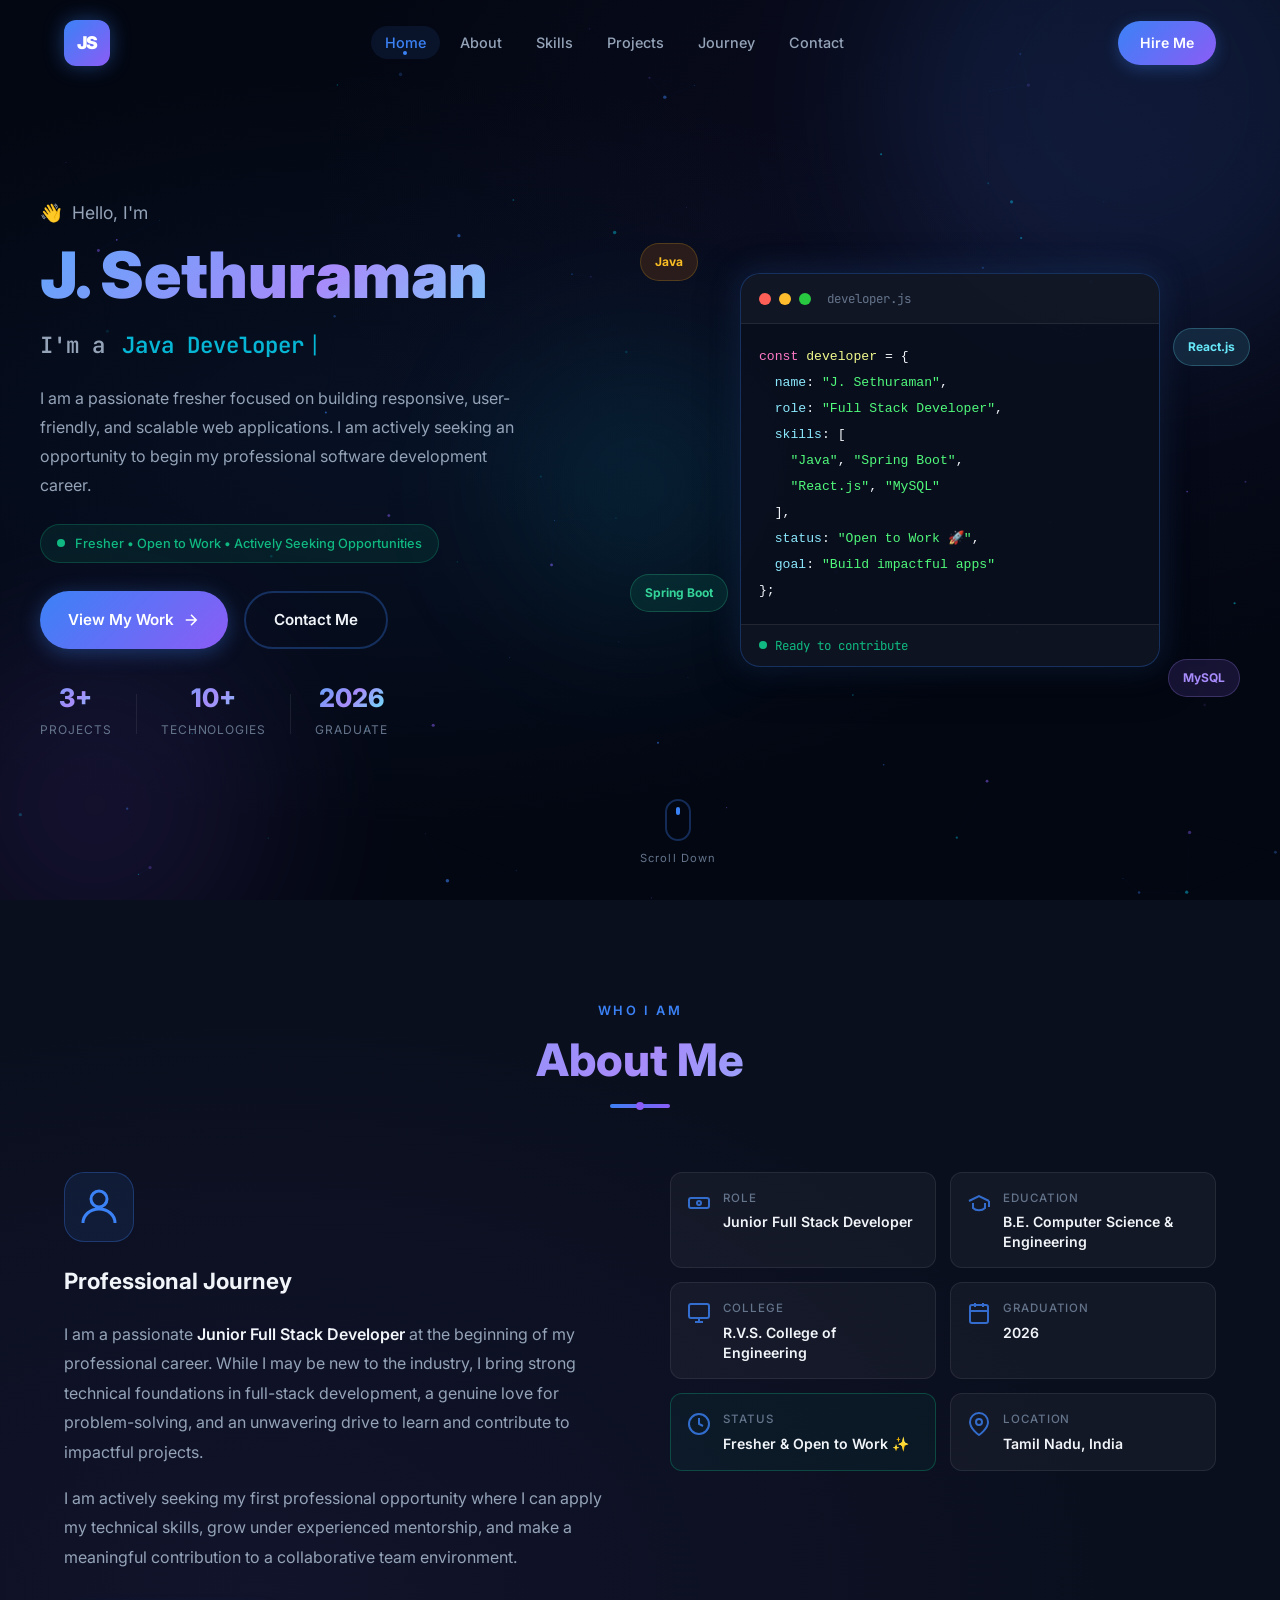
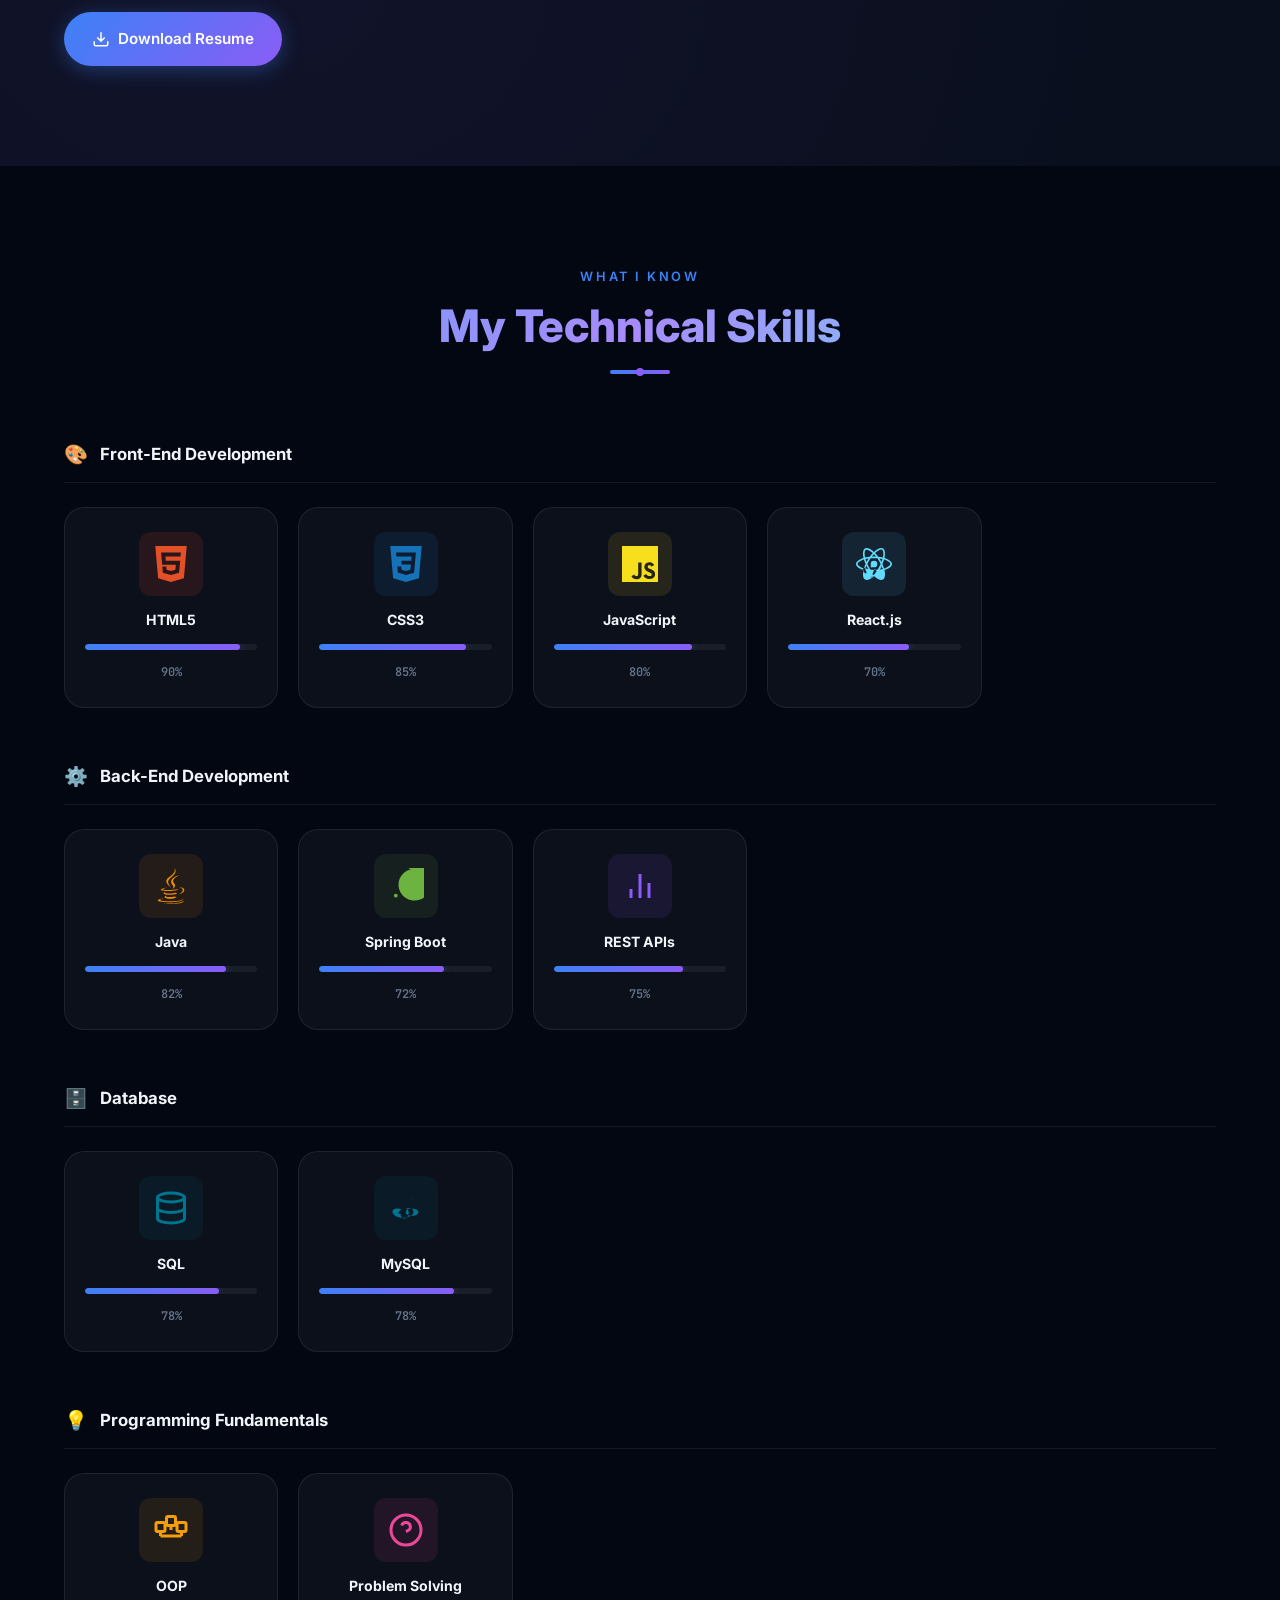
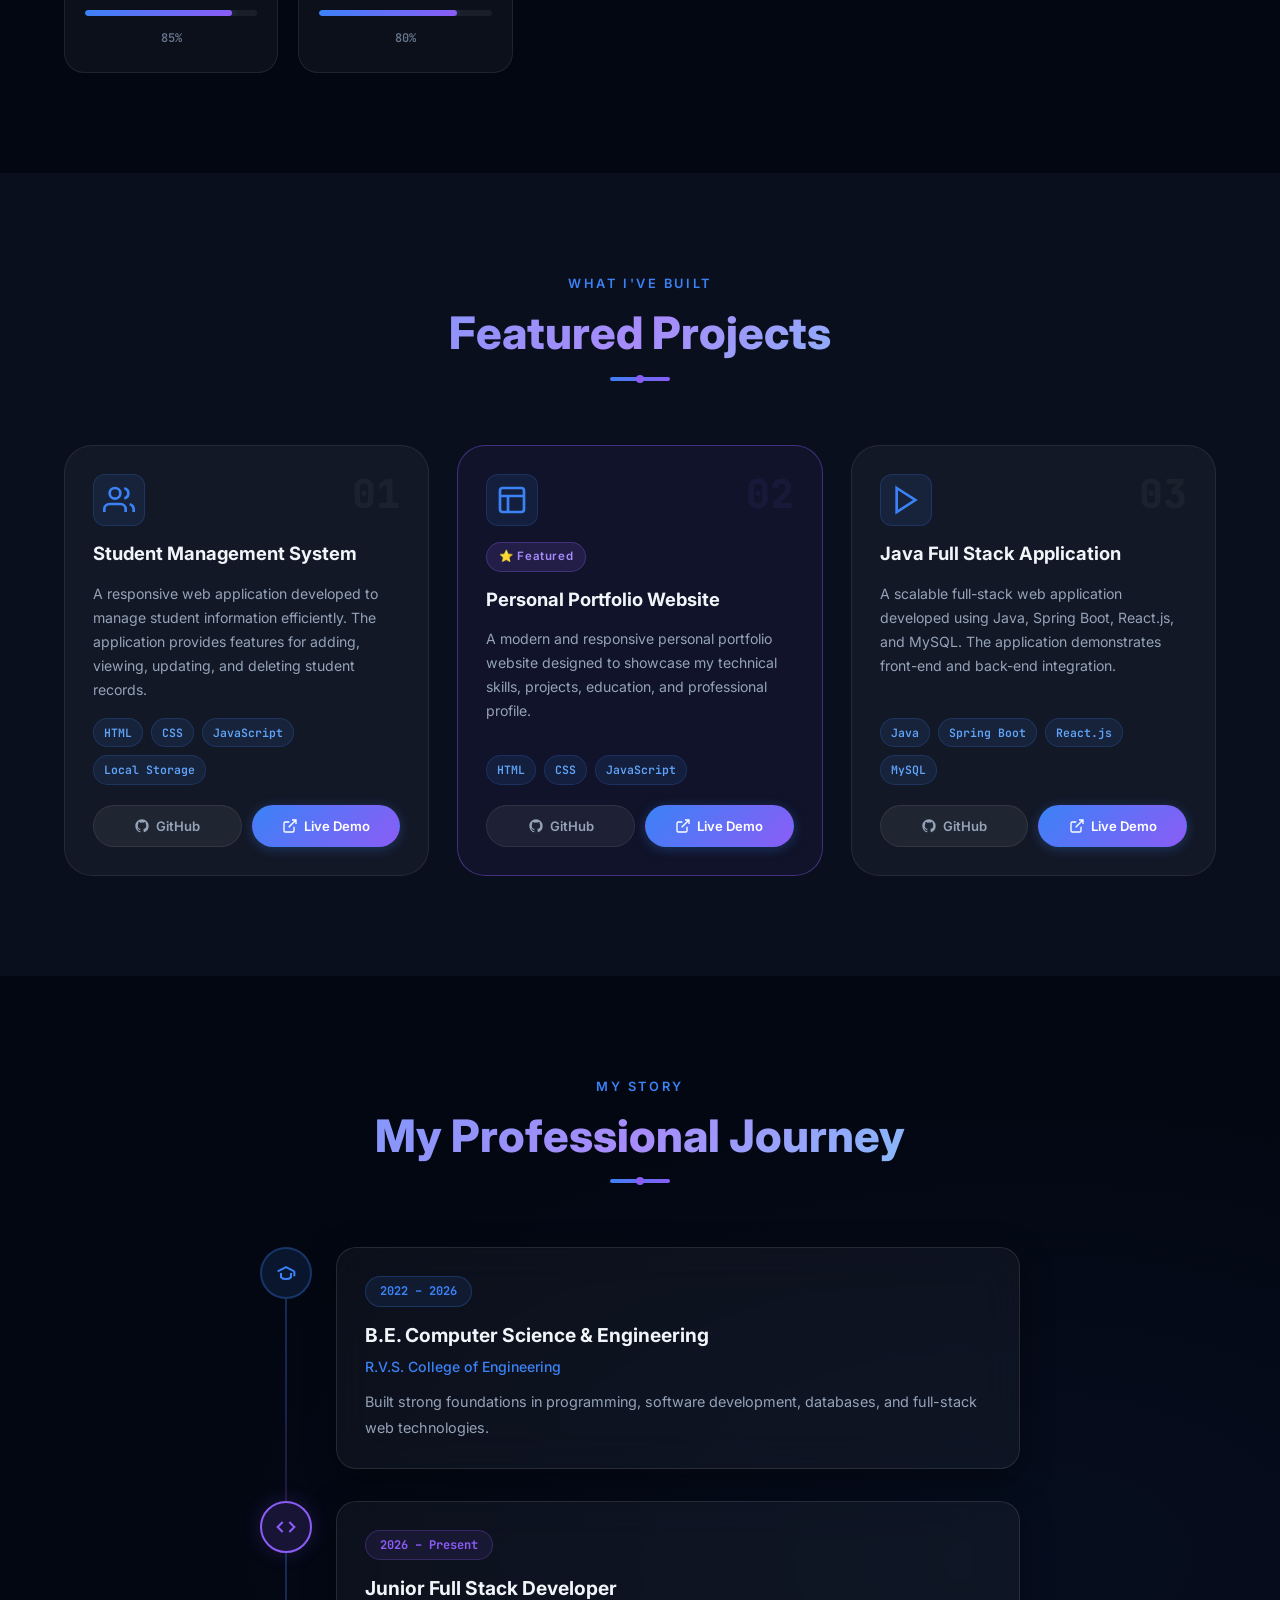
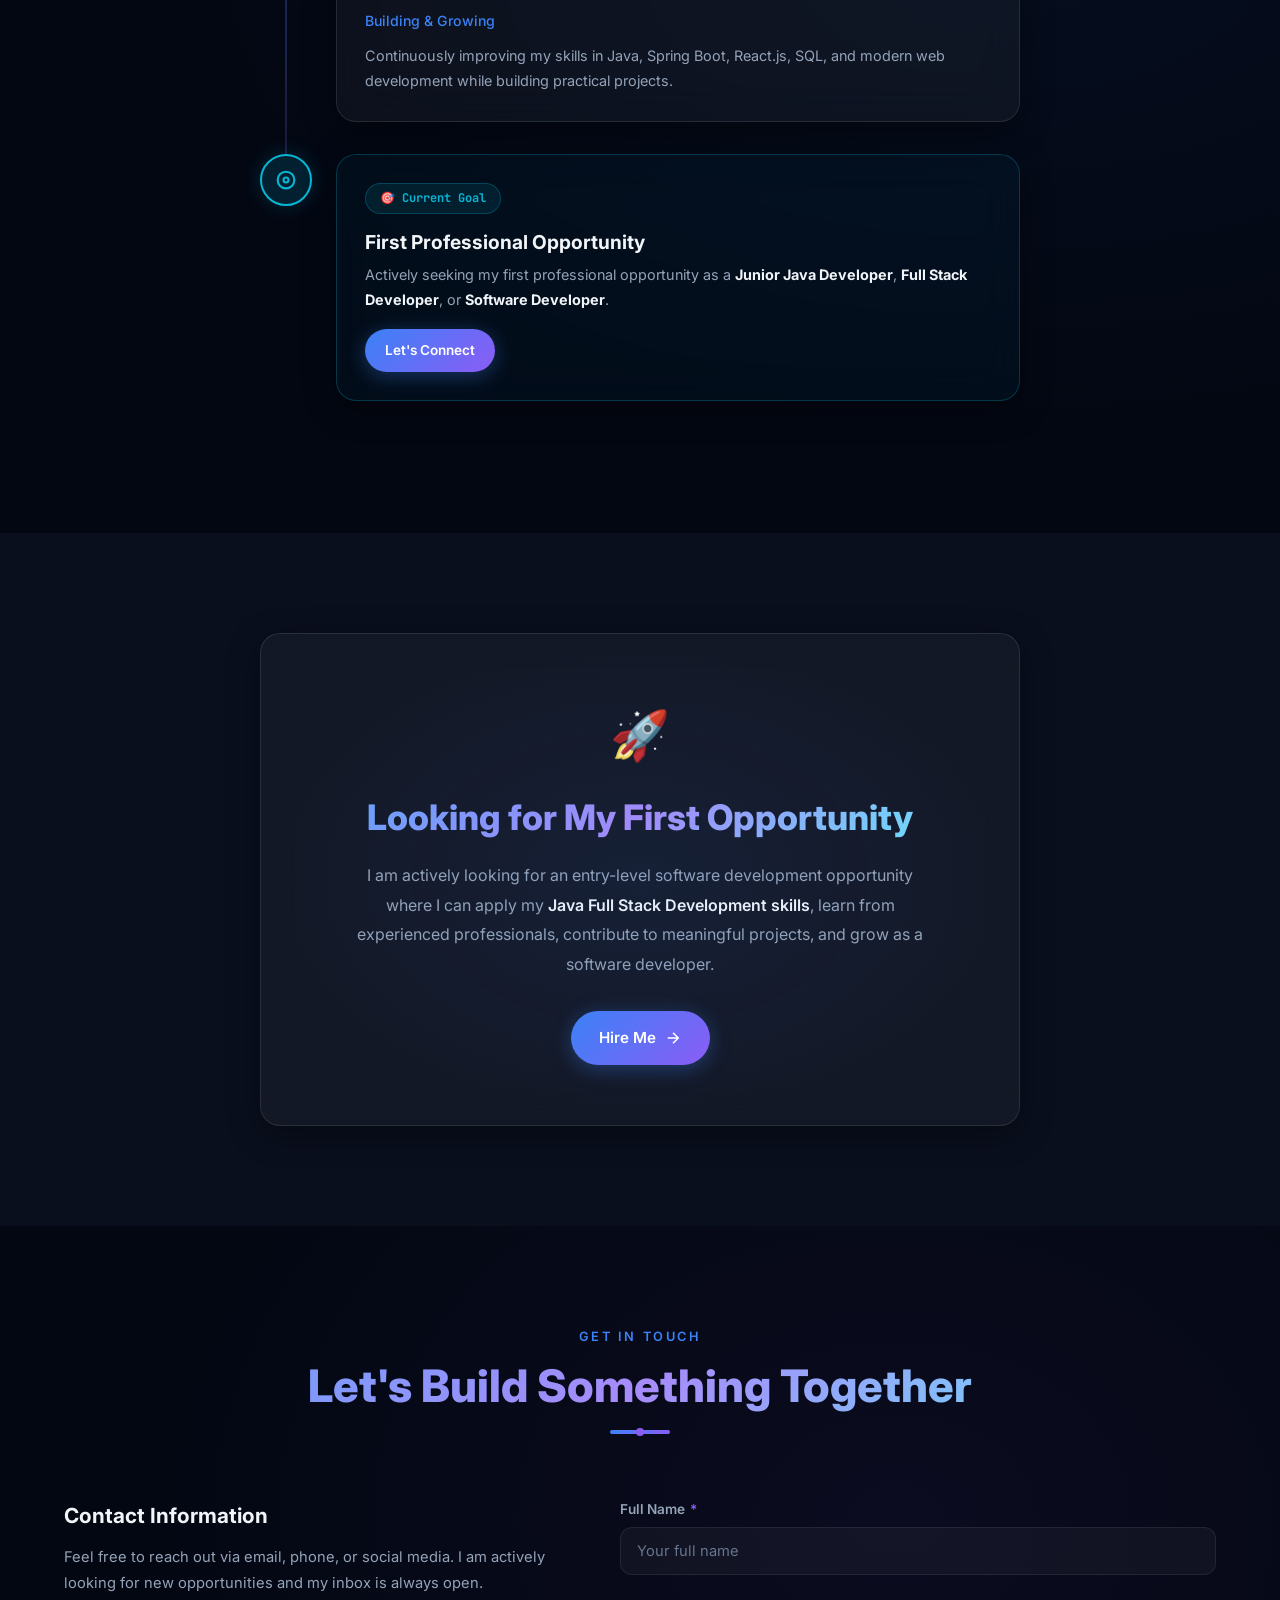
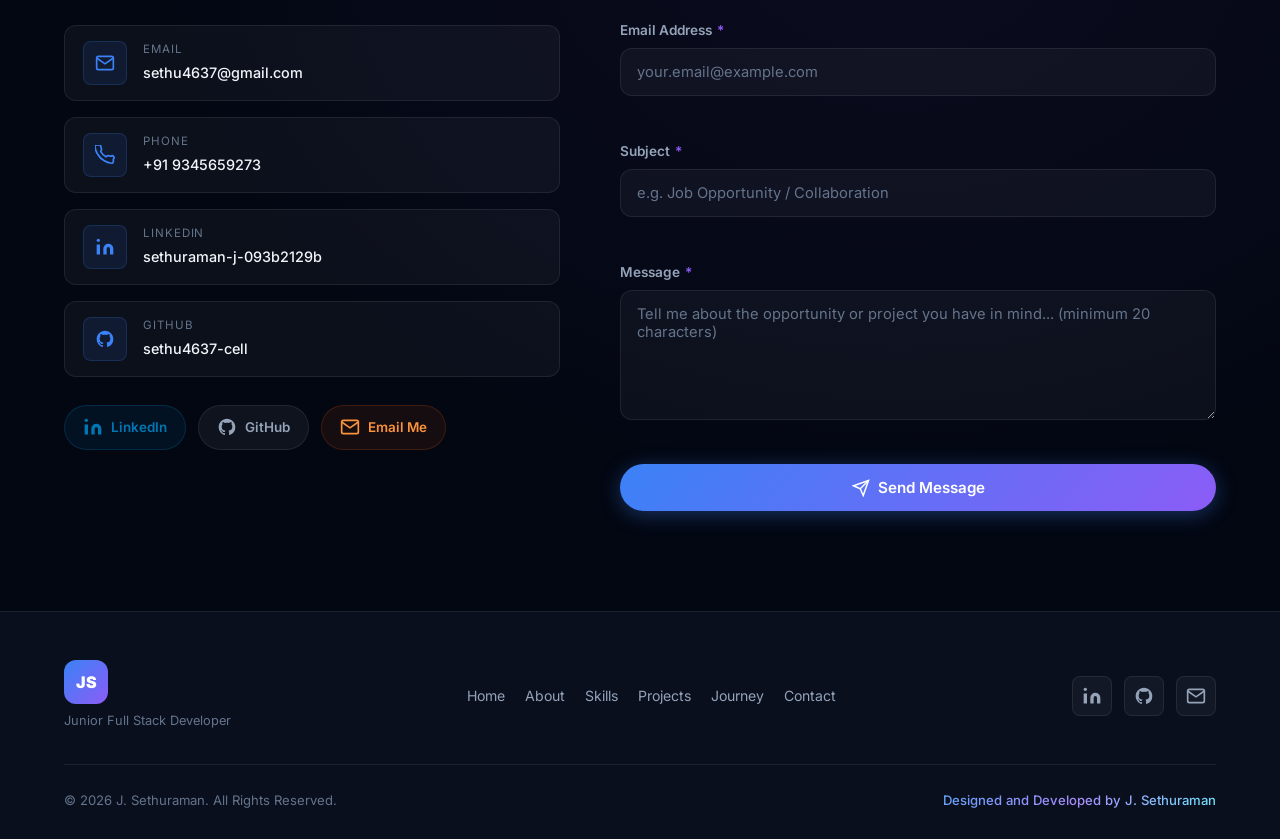
==== index.html @ eea94710 "first commit" ====
<!DOCTYPE html>
<html lang="en">
<head>
  <meta charset="UTF-8" />
  <meta name="viewport" content="width=device-width, initial-scale=1.0" />

  <!-- SEO Meta Tags -->
  <title>J. Sethuraman | Junior Full Stack Developer</title>
  <meta name="description" content="Official portfolio of J. Sethuraman, a Junior Full Stack Developer skilled in Java, Spring Boot, React.js, JavaScript, HTML, CSS, SQL, and MySQL." />
  <meta name="keywords" content="J. Sethuraman, Junior Full Stack Developer, Java Developer, Spring Boot, React.js, HTML, CSS, JavaScript, SQL, MySQL, Fresher, CSE 2026" />
  <meta name="author" content="J. Sethuraman" />
  <meta name="robots" content="index, follow" />

  <!-- Open Graph Meta Tags -->
  <meta property="og:title" content="J. Sethuraman | Junior Full Stack Developer" />
  <meta property="og:description" content="Official portfolio of J. Sethuraman, a Junior Full Stack Developer skilled in Java, Spring Boot, React.js, JavaScript, HTML, CSS, SQL, and MySQL." />
  <meta property="og:type" content="website" />
  <meta property="og:url" content="https://sethuraman-portfolio.com" />
  <meta property="og:image" content="assets/images/og-image.png" />

  <!-- Favicon Placeholder -->
  <!-- Replace with your actual favicon file -->
  <link rel="icon" type="image/png" href="assets/images/favicon.png" />

  <!-- Google Fonts -->
  <link rel="preconnect" href="https://fonts.googleapis.com" />
  <link rel="preconnect" href="https://fonts.gstatic.com" crossorigin />
  <link href="https://fonts.googleapis.com/css2?family=Inter:wght@300;400;500;600;700;800;900&family=JetBrains+Mono:wght@400;500;600&display=swap" rel="stylesheet" />

  <!-- Main Stylesheet -->
  <link rel="stylesheet" href="css/style.css" />
</head>
<body>

  <!-- ===========================
       LOADING SCREEN
  ============================ -->
  <div id="loading-screen" class="loading-screen" role="status" aria-label="Loading portfolio">
    <div class="loader-content">
      <div class="loader-logo">JS</div>
      <div class="loader-name">J. Sethuraman</div>
      <div class="loader-text">Loading Portfolio...</div>
      <div class="loader-bar-wrap">
        <div class="loader-bar" id="loader-bar"></div>
      </div>
      <div class="loader-dots">
        <span></span><span></span><span></span>
      </div>
    </div>
  </div>

  <!-- ===========================
       NAVIGATION BAR
  ============================ -->
  <header id="navbar" class="navbar" role="banner">
    <nav class="nav-container" aria-label="Main navigation">
      <!-- Logo -->
      <a href="#home" class="nav-logo" aria-label="J. Sethuraman - Home">
        <span class="logo-text">JS</span>
      </a>

      <!-- Navigation Links -->
      <ul class="nav-links" id="nav-links" role="list">
        <li><a href="#home"    class="nav-link active" data-section="home">Home</a></li>
        <li><a href="#about"   class="nav-link" data-section="about">About</a></li>
        <li><a href="#skills"  class="nav-link" data-section="skills">Skills</a></li>
        <li><a href="#projects" class="nav-link" data-section="projects">Projects</a></li>
        <li><a href="#journey" class="nav-link" data-section="journey">Journey</a></li>
        <li><a href="#contact" class="nav-link" data-section="contact">Contact</a></li>
      </ul>

      <!-- Hire Me CTA (desktop) -->
      <a href="#contact" class="nav-cta-btn" aria-label="Hire Me">Hire Me</a>

      <!-- Hamburger Button (mobile) -->
      <button class="hamburger" id="hamburger" aria-label="Toggle navigation menu" aria-expanded="false" aria-controls="nav-links">
        <span class="bar"></span>
        <span class="bar"></span>
        <span class="bar"></span>
      </button>
    </nav>
  </header>

  <!-- Mobile Menu Overlay -->
  <div class="mobile-overlay" id="mobile-overlay" aria-hidden="true"></div>

  <!-- ===========================
       HERO SECTION
  ============================ -->
  <main id="main-content">
    <section id="home" class="hero-section" aria-label="Hero introduction">

      <!-- Animated background particles canvas -->
      <canvas id="particles-canvas" aria-hidden="true"></canvas>

      <!-- Floating shapes (decorative) -->
      <div class="hero-bg-shapes" aria-hidden="true">
        <div class="shape shape-1"></div>
        <div class="shape shape-2"></div>
        <div class="shape shape-3"></div>
      </div>

      <div class="hero-container">
        <!-- Hero Text Content -->
        <div class="hero-text" data-reveal>
          <p class="hero-greeting">
            <span class="wave-emoji" aria-hidden="true">👋</span> Hello, I'm
          </p>
          <h1 class="hero-name">J. Sethuraman</h1>
          <div class="hero-role-wrap">
            <span class="hero-role-static">I'm a&nbsp;</span>
            <span class="hero-typing" id="typing-text" aria-live="polite"></span>
            <span class="typing-cursor" aria-hidden="true">|</span>
          </div>
          <p class="hero-description">
            I am a passionate fresher focused on building responsive, user-friendly, and
            scalable web applications. I am actively seeking an opportunity to begin my
            professional software development career.
          </p>

          <!-- Status Badge -->
          <div class="hero-status" aria-label="Current status">
            <span class="status-dot" aria-hidden="true"></span>
            <span>Fresher &bull; Open to Work &bull; Actively Seeking Opportunities</span>
          </div>

          <!-- CTA Buttons -->
          <div class="hero-buttons">
            <a href="#projects" class="btn btn-primary" aria-label="View my work">
              <span>View My Work</span>
              <svg width="18" height="18" viewBox="0 0 24 24" fill="none" stroke="currentColor" stroke-width="2" aria-hidden="true"><path d="M5 12h14M12 5l7 7-7 7"/></svg>
            </a>
            <a href="#contact" class="btn btn-secondary" aria-label="Contact me">
              <span>Contact Me</span>
            </a>
          </div>

          <!-- Quick Stats -->
          <div class="hero-stats">
            <div class="stat-item">
              <span class="stat-number">3+</span>
              <span class="stat-label">Projects</span>
            </div>
            <div class="stat-divider" aria-hidden="true"></div>
            <div class="stat-item">
              <span class="stat-number">10+</span>
              <span class="stat-label">Technologies</span>
            </div>
            <div class="stat-divider" aria-hidden="true"></div>
            <div class="stat-item">
              <span class="stat-number">2026</span>
              <span class="stat-label">Graduate</span>
            </div>
          </div>
        </div>

        <!-- Hero Visual (Abstract Code Card) -->
        <div class="hero-visual" aria-hidden="true" data-reveal>
          <div class="code-card">
            <div class="code-card-header">
              <span class="dot dot-red"></span>
              <span class="dot dot-yellow"></span>
              <span class="dot dot-green"></span>
              <span class="code-card-title">developer.js</span>
            </div>
            <div class="code-card-body">
              <pre class="code-snippet"><code><span class="code-keyword">const</span> <span class="code-var">developer</span> = {
  <span class="code-key">name</span>: <span class="code-str">"J. Sethuraman"</span>,
  <span class="code-key">role</span>: <span class="code-str">"Full Stack Developer"</span>,
  <span class="code-key">skills</span>: [
    <span class="code-str">"Java"</span>, <span class="code-str">"Spring Boot"</span>,
    <span class="code-str">"React.js"</span>, <span class="code-str">"MySQL"</span>
  ],
  <span class="code-key">status</span>: <span class="code-str">"Open to Work 🚀"</span>,
  <span class="code-key">goal</span>: <span class="code-str">"Build impactful apps"</span>
};</code></pre>
            </div>
            <div class="code-card-footer">
              <span class="code-status-dot"></span> Ready to contribute
            </div>
          </div>

          <!-- Floating tech badges -->
          <div class="floating-badge badge-java" aria-label="Java">Java</div>
          <div class="floating-badge badge-react" aria-label="React">React.js</div>
          <div class="floating-badge badge-spring" aria-label="Spring Boot">Spring Boot</div>
          <div class="floating-badge badge-sql" aria-label="SQL">MySQL</div>
        </div>
      </div>

      <!-- Scroll Down Indicator -->
      <div class="scroll-indicator" aria-label="Scroll down">
        <div class="scroll-mouse">
          <div class="scroll-wheel"></div>
        </div>
        <p class="scroll-text">Scroll Down</p>
      </div>
    </section>

    <!-- ===========================
         ABOUT SECTION
    ============================ -->
    <section id="about" class="about-section section" aria-labelledby="about-heading">
      <div class="container">
        <!-- Section Title -->
        <div class="section-header" data-reveal>
          <p class="section-tag">Who I Am</p>
          <h2 id="about-heading" class="section-title">About Me</h2>
          <div class="section-underline" aria-hidden="true"></div>
        </div>

        <div class="about-grid">
          <!-- About Text -->
          <div class="about-text-col" data-reveal>
            <div class="about-icon-wrap" aria-hidden="true">
              <svg width="48" height="48" viewBox="0 0 24 24" fill="none" stroke="currentColor" stroke-width="1.5"><circle cx="12" cy="8" r="4"/><path d="M4 20c0-4 3.6-7 8-7s8 3 8 7"/></svg>
            </div>
            <h3 class="about-subtitle">Professional Journey</h3>
            <p class="about-paragraph">
              I am a passionate <strong>Junior Full Stack Developer</strong> at the beginning of my professional career.
              While I may be new to the industry, I bring strong technical foundations in full-stack development,
              a genuine love for problem-solving, and an unwavering drive to learn and contribute to impactful projects.
            </p>
            <p class="about-paragraph">
              I am actively seeking my first professional opportunity where I can apply my technical skills,
              grow under experienced mentorship, and make a meaningful contribution to a collaborative team environment.
            </p>

            <!-- Download Resume Button -->
            <!-- DEVELOPER NOTE: Place your resume PDF file at: assets/resume.pdf -->
            <a href="assets/resume.pdf" class="btn btn-primary btn-resume" download aria-label="Download resume PDF">
              <svg width="18" height="18" viewBox="0 0 24 24" fill="none" stroke="currentColor" stroke-width="2" aria-hidden="true"><path d="M21 15v4a2 2 0 01-2 2H5a2 2 0 01-2-2v-4M7 10l5 5 5-5M12 15V3"/></svg>
              <span>Download Resume</span>
            </a>
          </div>

          <!-- About Info Cards -->
          <div class="about-cards-col" data-reveal>
            <div class="about-cards-grid">

              <div class="info-card" data-reveal-delay="0">
                <div class="info-card-icon" aria-hidden="true">
                  <svg width="24" height="24" viewBox="0 0 24 24" fill="none" stroke="currentColor" stroke-width="2"><path d="M20 7H4a2 2 0 00-2 2v6a2 2 0 002 2h16a2 2 0 002-2V9a2 2 0 00-2-2z"/><circle cx="12" cy="12" r="2"/></svg>
                </div>
                <div class="info-card-content">
                  <p class="info-card-label">Role</p>
                  <p class="info-card-value">Junior Full Stack Developer</p>
                </div>
              </div>

              <div class="info-card" data-reveal-delay="1">
                <div class="info-card-icon" aria-hidden="true">
                  <svg width="24" height="24" viewBox="0 0 24 24" fill="none" stroke="currentColor" stroke-width="2"><path d="M22 10v6M2 10l10-5 10 5M6 12v5c3 3 9 3 12 0v-5"/></svg>
                </div>
                <div class="info-card-content">
                  <p class="info-card-label">Education</p>
                  <p class="info-card-value">B.E. Computer Science &amp; Engineering</p>
                </div>
              </div>

              <div class="info-card" data-reveal-delay="2">
                <div class="info-card-icon" aria-hidden="true">
                  <svg width="24" height="24" viewBox="0 0 24 24" fill="none" stroke="currentColor" stroke-width="2"><rect x="2" y="3" width="20" height="14" rx="2"/><path d="M8 21h8M12 17v4"/></svg>
                </div>
                <div class="info-card-content">
                  <p class="info-card-label">College</p>
                  <p class="info-card-value">R.V.S. College of Engineering</p>
                </div>
              </div>

              <div class="info-card" data-reveal-delay="3">
                <div class="info-card-icon" aria-hidden="true">
                  <svg width="24" height="24" viewBox="0 0 24 24" fill="none" stroke="currentColor" stroke-width="2"><rect x="3" y="4" width="18" height="18" rx="2" ry="2"/><line x1="16" y1="2" x2="16" y2="6"/><line x1="8" y1="2" x2="8" y2="6"/><line x1="3" y1="10" x2="21" y2="10"/></svg>
                </div>
                <div class="info-card-content">
                  <p class="info-card-label">Graduation</p>
                  <p class="info-card-value">2026</p>
                </div>
              </div>

              <div class="info-card highlight-card" data-reveal-delay="4">
                <div class="info-card-icon" aria-hidden="true">
                  <svg width="24" height="24" viewBox="0 0 24 24" fill="none" stroke="currentColor" stroke-width="2"><circle cx="12" cy="12" r="10"/><polyline points="12 6 12 12 16 14"/></svg>
                </div>
                <div class="info-card-content">
                  <p class="info-card-label">Status</p>
                  <p class="info-card-value">Fresher &amp; Open to Work ✨</p>
                </div>
              </div>

              <div class="info-card" data-reveal-delay="5">
                <div class="info-card-icon" aria-hidden="true">
                  <svg width="24" height="24" viewBox="0 0 24 24" fill="none" stroke="currentColor" stroke-width="2"><path d="M21 10c0 7-9 13-9 13s-9-6-9-13a9 9 0 0118 0z"/><circle cx="12" cy="10" r="3"/></svg>
                </div>
                <div class="info-card-content">
                  <p class="info-card-label">Location</p>
                  <p class="info-card-value">Tamil Nadu, India</p>
                </div>
              </div>

            </div>
          </div>
        </div>
      </div>
    </section>

    <!-- ===========================
         SKILLS SECTION
    ============================ -->
    <section id="skills" class="skills-section section" aria-labelledby="skills-heading">
      <div class="container">
        <div class="section-header" data-reveal>
          <p class="section-tag">What I Know</p>
          <h2 id="skills-heading" class="section-title">My Technical Skills</h2>
          <div class="section-underline" aria-hidden="true"></div>
        </div>

        <!-- Front-End Skills -->
        <div class="skills-group" data-reveal>
          <h3 class="skills-group-title">
            <span class="skills-group-icon" aria-hidden="true">🎨</span>
            Front-End Development
          </h3>
          <div class="skills-grid">

            <div class="skill-card" tabindex="0" aria-label="HTML5 skill">
              <div class="skill-icon-wrap html5-color">
                <svg viewBox="0 0 24 24" width="36" height="36" fill="currentColor" aria-hidden="true"><path d="M1.5 0h21l-1.91 21.563L11.977 24l-8.565-2.438L1.5 0zm7.031 9.75l-.232-2.718 10.059.003.23-2.622L5.412 4.41l.698 8.01h9.126l-.326 3.426-2.91.804-2.955-.81-.188-2.11H6.248l.33 4.171L12 19.351l5.379-1.443.744-8.157H8.531z"/></svg>
              </div>
              <p class="skill-name">HTML5</p>
              <div class="skill-bar-wrap"><div class="skill-bar" data-width="90" style="--skill-w:90%"></div></div>
              <p class="skill-percent">90%</p>
            </div>

            <div class="skill-card" tabindex="0" aria-label="CSS3 skill">
              <div class="skill-icon-wrap css3-color">
                <svg viewBox="0 0 24 24" width="36" height="36" fill="currentColor" aria-hidden="true"><path d="M1.5 0h21l-1.91 21.563L11.977 24l-8.564-2.438L1.5 0zm17.09 4.413L5.41 4.41l.213 2.622 10.125.002-.255 2.716h-6.64l.24 2.573h6.182l-.366 3.523-2.91.804-2.956-.81-.188-2.11h-2.61l.29 3.855L12 19.288l5.373-1.53L18.59 4.414z"/></svg>
              </div>
              <p class="skill-name">CSS3</p>
              <div class="skill-bar-wrap"><div class="skill-bar" data-width="85" style="--skill-w:85%"></div></div>
              <p class="skill-percent">85%</p>
            </div>

            <div class="skill-card" tabindex="0" aria-label="JavaScript skill">
              <div class="skill-icon-wrap js-color">
                <svg viewBox="0 0 24 24" width="36" height="36" fill="currentColor" aria-hidden="true"><path d="M0 0h24v24H0V0zm22.034 18.276c-.175-1.095-.888-2.015-3.003-2.873-.736-.345-1.554-.585-1.797-1.14-.091-.33-.105-.51-.046-.705.15-.646.915-.84 1.515-.66.39.12.75.42.976.9 1.034-.676 1.034-.676 1.755-1.125-.27-.42-.404-.601-.586-.78-.63-.705-1.469-1.065-2.834-1.034l-.705.089c-.676.165-1.32.525-1.71 1.005-1.14 1.291-.811 3.541.569 4.471 1.365 1.02 3.361 1.244 3.616 2.205.24 1.17-.87 1.545-1.966 1.41-.811-.18-1.26-.586-1.755-1.336l-1.83 1.051c.21.48.45.689.81 1.109 1.74 1.756 6.09 1.666 6.871-1.004.029-.09.24-.705.074-1.65l.046.067zm-8.983-7.245h-2.248c0 1.938-.009 3.864-.009 5.805 0 1.232.063 2.363-.138 2.711-.33.689-1.18.601-1.566.48-.396-.196-.597-.466-.83-.855-.063-.105-.11-.196-.127-.196l-1.825 1.125c.305.63.75 1.172 1.324 1.517.855.51 2.004.675 3.207.405.783-.226 1.458-.691 1.811-1.411.51-.93.402-2.07.397-3.346.012-2.054 0-4.109 0-6.179l.004-.056z"/></svg>
              </div>
              <p class="skill-name">JavaScript</p>
              <div class="skill-bar-wrap"><div class="skill-bar" data-width="80" style="--skill-w:80%"></div></div>
              <p class="skill-percent">80%</p>
            </div>

            <div class="skill-card" tabindex="0" aria-label="React.js skill">
              <div class="skill-icon-wrap react-color">
                <svg viewBox="0 0 24 24" width="36" height="36" fill="currentColor" aria-hidden="true"><path d="M14.23 12.004a2.236 2.236 0 01-2.235 2.236 2.236 2.236 0 01-2.236-2.236 2.236 2.236 0 012.235-2.236 2.236 2.236 0 012.236 2.236zm2.648-10.69c-1.346 0-3.107.96-4.888 2.622-1.78-1.653-3.542-2.602-4.887-2.602-.41 0-.783.093-1.106.278-1.375.793-1.683 3.264-.973 6.365C1.98 8.917 0 10.42 0 12.004c0 1.59 1.99 3.097 5.043 4.03-.704 3.113-.39 5.588.988 6.38.32.187.69.275 1.102.275 1.345 0 3.107-.96 4.888-2.624 1.78 1.654 3.542 2.603 4.887 2.603.41 0 .783-.09 1.106-.275 1.374-.792 1.683-3.263.973-6.365C22.02 15.096 24 13.59 24 12.004c0-1.59-1.99-3.097-5.043-4.032.704-3.11.39-5.587-.988-6.38-.318-.184-.688-.277-1.092-.278zm-.005 1.09v.006c.225 0 .406.044.558.127.666.382.955 1.835.73 3.704-.054.46-.142.945-.25 1.44-.96-.236-2.006-.417-3.107-.534-.66-.905-1.345-1.727-2.035-2.447 1.592-1.48 3.087-2.292 4.104-2.295zm-9.77.02c1.012 0 2.514.808 4.11 2.28-.686.72-1.37 1.537-2.02 2.442-1.107.117-2.154.298-3.113.538-.112-.49-.195-.964-.254-1.42-.23-1.868.054-3.32.714-3.707.19-.09.4-.127.563-.132zm4.882 3.05c.455.468.91.992 1.36 1.564-.44-.02-.89-.034-1.345-.034-.46 0-.915.01-1.36.034.44-.572.895-1.096 1.345-1.565zM12 8.1c.74 0 1.477.034 2.202.093.406.582.802 1.203 1.183 1.86.372.64.71 1.29 1.018 1.946-.308.655-.646 1.31-1.013 1.95-.38.66-.773 1.288-1.18 1.87-.728.063-1.466.098-2.21.098-.74 0-1.477-.035-2.202-.093-.406-.582-.802-1.204-1.183-1.86-.372-.64-.71-1.29-1.018-1.946.303-.657.646-1.313 1.013-1.954.38-.66.773-1.286 1.18-1.868.728-.064 1.466-.098 2.21-.098zm-3.635.254c-.24.377-.48.763-.704 1.16-.225.39-.435.782-.635 1.174-.265-.656-.49-1.31-.676-1.947.64-.15 1.315-.283 2.015-.386zm7.26 0c.695.103 1.365.23 2.006.387-.18.632-.405 1.282-.66 1.933-.2-.39-.41-.783-.64-1.174-.225-.392-.465-.774-.705-1.146zm3.063.675c.484.15.944.317 1.375.498 1.732.74 2.852 1.708 2.852 2.476-.005.768-1.125 1.74-2.857 2.475-.42.18-.88.342-1.355.493-.28-.958-.646-1.956-1.1-2.98.45-1.017.81-2.01 1.085-2.964zm-13.395.004c.278.96.645 1.957 1.1 2.98-.45 1.017-.812 2.01-1.086 2.964-.484-.15-.944-.318-1.375-.498-1.732-.74-2.852-1.708-2.852-2.476.005-.768 1.125-1.74 2.857-2.475.42-.18.88-.342 1.356-.495zm11.33 4.044c.232.375.462.762.684 1.15.225.39.435.785.635 1.177-.64.15-1.32.285-2.02.39.24-.38.48-.762.705-1.15.226-.39.436-.78.636-1.176l-.64.41zm-9.75-.005c.2.392.41.783.64 1.174.225.392.465.774.705 1.15-.695-.104-1.365-.23-2.006-.387.18-.63.406-1.282.66-1.937zm4.064 5.61c.445-.977.895-2.03 1.311-3.14.532.35 1.04.745 1.51 1.178-.505 1.033-1.226 2.001-2.08 2.844-.23-.29-.48-.585-.74-.883zm-4.654-.158c-.765-.846-1.486-1.82-1.99-2.858.47-.432.978-.826 1.51-1.178.42 1.112.87 2.165 1.315 3.142-.275.3-.526.597-.835.894zm4.663 2.844c-.303-.3-.604-.617-.9-.94.285.02.575.034.87.034.295 0 .585-.014.87-.034-.295.324-.596.64-.9.94zm-.29-7.015c-.36-.104-.724-.2-1.093-.28.225-.36.45-.712.69-1.045.236.333.46.685.685 1.045-.09.026-.187.054-.28.28z"/></svg>
              </div>
              <p class="skill-name">React.js</p>
              <div class="skill-bar-wrap"><div class="skill-bar" data-width="70" style="--skill-w:70%"></div></div>
              <p class="skill-percent">70%</p>
            </div>

          </div>
        </div>

        <!-- Back-End Skills -->
        <div class="skills-group" data-reveal>
          <h3 class="skills-group-title">
            <span class="skills-group-icon" aria-hidden="true">⚙️</span>
            Back-End Development
          </h3>
          <div class="skills-grid">

            <div class="skill-card" tabindex="0" aria-label="Java skill">
              <div class="skill-icon-wrap java-color">
                <svg viewBox="0 0 24 24" width="36" height="36" fill="currentColor" aria-hidden="true"><path d="M8.851 18.56s-.917.534.653.714c1.902.218 2.874.187 4.969-.211 0 0 .552.346 1.321.646-4.699 2.013-10.633-.118-6.943-1.149M8.276 15.933s-1.028.761.542.924c2.032.209 3.636.227 6.413-.308 0 0 .384.389.987.602-5.679 1.661-12.007.13-7.942-1.218M13.116 11.475c1.158 1.333-.304 2.533-.304 2.533s2.939-1.518 1.589-3.418c-1.261-1.772-2.228-2.652 3.007-5.688 0-.001-8.216 2.051-4.292 6.573M19.33 20.504s.679.559-.747.991c-2.712.822-11.288 1.069-13.669.033-.856-.373.75-.89 1.254-.998.527-.114.828-.093.828-.093-.953-.671-6.156 1.317-2.643 1.887 9.58 1.553 17.462-.7 14.977-1.82M9.292 13.21s-4.362 1.036-1.544 1.412c1.189.159 3.561.123 5.77-.062 1.806-.152 3.618-.477 3.618-.477s-.637.272-1.098.587c-4.429 1.165-12.986.623-10.522-.568 2.082-1.006 3.776-.892 3.776-.892M17.116 17.584c4.503-2.34 2.421-4.589.968-4.285-.355.074-.515.138-.515.138s.132-.207.385-.297c2.875-1.011 5.086 2.981-.928 4.562 0-.001.07-.062.09-.118M14.401 0s2.494 2.494-2.365 6.33c-3.896 3.077-.888 4.832-.001 6.836-2.274-2.053-3.943-3.858-2.824-5.539 1.644-2.469 6.197-3.665 5.19-7.627M9.734 23.924c4.322.277 10.959-.153 11.116-2.198 0 0-.302.775-3.572 1.391-3.688.694-8.239.613-10.937.168 0-.001.553.457 3.393.639"/></svg>
              </div>
              <p class="skill-name">Java</p>
              <div class="skill-bar-wrap"><div class="skill-bar" data-width="82" style="--skill-w:82%"></div></div>
              <p class="skill-percent">82%</p>
            </div>

            <div class="skill-card" tabindex="0" aria-label="Spring Boot skill">
              <div class="skill-icon-wrap spring-color">
                <svg viewBox="0 0 24 24" width="36" height="36" fill="currentColor" aria-hidden="true"><path d="M21.8537 1.4158a10.4495 10.4495 0 01-1.284 2.2471A11.9666 11.9666 0 1014.2142.5l1.0904.2734a10.6055 10.6055 0 106.5491.6424zM5.2138 19.6444a1.2588 1.2588 0 111.2588-1.2588 1.2588 1.2588 0 01-1.2588 1.2588z"/></svg>
              </div>
              <p class="skill-name">Spring Boot</p>
              <div class="skill-bar-wrap"><div class="skill-bar" data-width="72" style="--skill-w:72%"></div></div>
              <p class="skill-percent">72%</p>
            </div>

            <div class="skill-card" tabindex="0" aria-label="REST APIs skill">
              <div class="skill-icon-wrap api-color">
                <svg viewBox="0 0 24 24" width="36" height="36" fill="none" stroke="currentColor" stroke-width="2" aria-hidden="true"><path d="M18 20V10M12 20V4M6 20v-6"/></svg>
              </div>
              <p class="skill-name">REST APIs</p>
              <div class="skill-bar-wrap"><div class="skill-bar" data-width="75" style="--skill-w:75%"></div></div>
              <p class="skill-percent">75%</p>
            </div>

          </div>
        </div>

        <!-- Database Skills -->
        <div class="skills-group" data-reveal>
          <h3 class="skills-group-title">
            <span class="skills-group-icon" aria-hidden="true">🗄️</span>
            Database
          </h3>
          <div class="skills-grid">

            <div class="skill-card" tabindex="0" aria-label="SQL skill">
              <div class="skill-icon-wrap sql-color">
                <svg viewBox="0 0 24 24" width="36" height="36" fill="none" stroke="currentColor" stroke-width="2" aria-hidden="true"><ellipse cx="12" cy="5" rx="9" ry="3"/><path d="M21 12c0 1.66-4 3-9 3s-9-1.34-9-3"/><path d="M3 5v14c0 1.66 4 3 9 3s9-1.34 9-3V5"/></svg>
              </div>
              <p class="skill-name">SQL</p>
              <div class="skill-bar-wrap"><div class="skill-bar" data-width="78" style="--skill-w:78%"></div></div>
              <p class="skill-percent">78%</p>
            </div>

            <div class="skill-card" tabindex="0" aria-label="MySQL skill">
              <div class="skill-icon-wrap mysql-color">
                <svg viewBox="0 0 24 24" width="36" height="36" fill="currentColor" aria-hidden="true"><path d="M16.405 5.501c-.115 0-.193.014-.274.033v.013h.014c.054.104.146.18.214.273.054.107.1.214.154.32l.014-.015c.094-.066.14-.172.14-.333-.04-.047-.046-.094-.062-.14-.015-.047-.04-.094-.2-.151zm-4.45 6.95l-.012.01c.122.063.236.127.345.197.073.048.148.097.22.147l.037.025c.11.076.213.157.313.24l.05.043a5.1 5.1 0 01.21.208l.017.018a3.455 3.455 0 01.37.505l.009.017c.07.13.136.267.184.41l.005.02c.043.136.073.281.091.434l.004.038c.012.103.018.212.018.322 0 .183-.014.365-.042.536l-.007.038a5.55 5.55 0 01-.076.41 7.53 7.53 0 01-.266.813c-.035.078-.07.158-.108.234l-.013.027a5.47 5.47 0 01-.14.278l-.013.024a5.88 5.88 0 01-.163.284 2.5 2.5 0 01-.187.274l-.012.017c-.072.098-.151.19-.237.277l-.015.015a3.89 3.89 0 01-.28.252l-.02.016c-.11.086-.225.163-.347.228l-.02.01c-.135.068-.275.12-.42.158l-.022.006c-.147.035-.298.055-.455.055-.156 0-.307-.02-.452-.055l-.022-.006a3.044 3.044 0 01-.42-.158l-.02-.01a3.62 3.62 0 01-.347-.228l-.02-.016a3.89 3.89 0 01-.28-.252l-.015-.015a3.755 3.755 0 01-.237-.277l-.012-.017a2.5 2.5 0 01-.187-.274 5.88 5.88 0 01-.163-.284l-.013-.024a5.47 5.47 0 01-.14-.278l-.013-.027c-.038-.076-.073-.156-.108-.234a7.53 7.53 0 01-.266-.813 5.55 5.55 0 01-.076-.41l-.007-.038A3.97 3.97 0 017 15.79c0-.11.006-.219.018-.322l.004-.038c.018-.153.048-.298.091-.434l.005-.02c.048-.143.114-.28.184-.41l.009-.017c.085-.153.18-.3.285-.44l.017-.025a3.455 3.455 0 01.29-.345l.017-.018c.068-.07.14-.14.213-.208l.05-.043c.1-.083.203-.164.313-.24l.037-.025c.072-.05.147-.099.22-.147.109-.07.223-.134.345-.197l-.012-.01C5.524 11.793 3 12.45 3 14.5c0 2.21 3.134 4 7 4s7-1.79 7-4c0-2.05-2.524-2.707-5.045-2.049zm5.045.049c.04 0 .082 0 .122.003 1.742.176 3.098 1.067 3.098 2.247 0 1.305-1.747 2.366-3.947 2.487-.09.005-.182.008-.273.008-.09 0-.183-.003-.273-.008-2.2-.121-3.947-1.182-3.947-2.487 0-1.18 1.356-2.07 3.098-2.247.04-.003.082-.003.122-.003zm0 0"/></svg>
              </div>
              <p class="skill-name">MySQL</p>
              <div class="skill-bar-wrap"><div class="skill-bar" data-width="78" style="--skill-w:78%"></div></div>
              <p class="skill-percent">78%</p>
            </div>

          </div>
        </div>

        <!-- Programming Fundamentals -->
        <div class="skills-group" data-reveal>
          <h3 class="skills-group-title">
            <span class="skills-group-icon" aria-hidden="true">💡</span>
            Programming Fundamentals
          </h3>
          <div class="skills-grid">

            <div class="skill-card" tabindex="0" aria-label="Object-Oriented Programming skill">
              <div class="skill-icon-wrap oop-color">
                <svg viewBox="0 0 24 24" width="36" height="36" fill="none" stroke="currentColor" stroke-width="2" aria-hidden="true"><rect x="2" y="7" width="6" height="6" rx="1"/><rect x="9" y="3" width="6" height="6" rx="1"/><rect x="16" y="7" width="6" height="6" rx="1"/><path d="M5 13v3M12 9v3M19 13v3M5 16h14"/></svg>
              </div>
              <p class="skill-name">OOP</p>
              <div class="skill-bar-wrap"><div class="skill-bar" data-width="85" style="--skill-w:85%"></div></div>
              <p class="skill-percent">85%</p>
            </div>

            <div class="skill-card" tabindex="0" aria-label="Problem Solving skill">
              <div class="skill-icon-wrap ps-color">
                <svg viewBox="0 0 24 24" width="36" height="36" fill="none" stroke="currentColor" stroke-width="2" aria-hidden="true"><circle cx="12" cy="12" r="10"/><path d="M9.09 9a3 3 0 015.83 1c0 2-3 3-3 3M12 17h.01"/></svg>
              </div>
              <p class="skill-name">Problem Solving</p>
              <div class="skill-bar-wrap"><div class="skill-bar" data-width="80" style="--skill-w:80%"></div></div>
              <p class="skill-percent">80%</p>
            </div>

          </div>
        </div>

      </div>
    </section>

    <!-- ===========================
         PROJECTS SECTION
    ============================ -->
    <section id="projects" class="projects-section section" aria-labelledby="projects-heading">
      <div class="container">
        <div class="section-header" data-reveal>
          <p class="section-tag">What I've Built</p>
          <h2 id="projects-heading" class="section-title">Featured Projects</h2>
          <div class="section-underline" aria-hidden="true"></div>
        </div>

        <div class="projects-grid">

          <!-- Project 1: Student Management System -->
          <!-- DEVELOPER NOTE: Replace '#' with your actual GitHub repo URL and Live Demo URL -->
          <article class="project-card" data-reveal tabindex="0" aria-label="Student Management System project">
            <div class="project-card-top">
              <div class="project-icon" aria-hidden="true">
                <svg width="32" height="32" viewBox="0 0 24 24" fill="none" stroke="currentColor" stroke-width="2"><path d="M17 21v-2a4 4 0 00-4-4H5a4 4 0 00-4 4v2"/><circle cx="9" cy="7" r="4"/><path d="M23 21v-2a4 4 0 00-3-3.87M16 3.13a4 4 0 010 7.75"/></svg>
              </div>
              <div class="project-number" aria-hidden="true">01</div>
            </div>
            <h3 class="project-title">Student Management System</h3>
            <p class="project-desc">
              A responsive web application developed to manage student information efficiently.
              The application provides features for adding, viewing, updating, and deleting student records.
            </p>
            <div class="project-tech" aria-label="Technologies used">
              <span class="tech-tag">HTML</span>
              <span class="tech-tag">CSS</span>
              <span class="tech-tag">JavaScript</span>
              <span class="tech-tag">Local Storage</span>
            </div>
            <div class="project-links">
              <!-- DEVELOPER NOTE: Replace '#' with your GitHub repository URL -->
              <a href="#" class="project-btn project-btn-github" target="_blank" rel="noopener noreferrer" aria-label="View Student Management System on GitHub">
                <svg width="16" height="16" viewBox="0 0 24 24" fill="currentColor" aria-hidden="true"><path d="M12 2C6.477 2 2 6.484 2 12.017c0 4.425 2.865 8.18 6.839 9.504.5.092.682-.217.682-.483 0-.237-.008-.868-.013-1.703-2.782.605-3.369-1.343-3.369-1.343-.454-1.158-1.11-1.466-1.11-1.466-.908-.62.069-.608.069-.608 1.003.07 1.531 1.032 1.531 1.032.892 1.53 2.341 1.088 2.91.832.092-.647.35-1.088.636-1.338-2.22-.253-4.555-1.113-4.555-4.951 0-1.093.39-1.988 1.029-2.688-.103-.253-.446-1.272.098-2.65 0 0 .84-.27 2.75 1.026A9.564 9.564 0 0112 6.844c.85.004 1.705.115 2.504.337 1.909-1.296 2.747-1.027 2.747-1.027.546 1.379.202 2.398.1 2.651.64.7 1.028 1.595 1.028 2.688 0 3.848-2.339 4.695-4.566 4.943.359.309.678.92.678 1.855 0 1.338-.012 2.419-.012 2.747 0 .268.18.58.688.482A10.019 10.019 0 0022 12.017C22 6.484 17.522 2 12 2z"/></svg>
                GitHub
              </a>
              <!-- DEVELOPER NOTE: Replace '#' with your Live Demo URL -->
              <a href="#" class="project-btn project-btn-demo" target="_blank" rel="noopener noreferrer" aria-label="View Student Management System live demo">
                <svg width="16" height="16" viewBox="0 0 24 24" fill="none" stroke="currentColor" stroke-width="2" aria-hidden="true"><path d="M18 13v6a2 2 0 01-2 2H5a2 2 0 01-2-2V8a2 2 0 012-2h6M15 3h6v6M10 14L21 3"/></svg>
                Live Demo
              </a>
            </div>
          </article>

          <!-- Project 2: Personal Portfolio Website -->
          <!-- DEVELOPER NOTE: Replace '#' with your actual GitHub repo URL and Live Demo URL -->
          <article class="project-card featured-project" data-reveal tabindex="0" aria-label="Personal Portfolio Website project">
            <div class="project-card-top">
              <div class="project-icon" aria-hidden="true">
                <svg width="32" height="32" viewBox="0 0 24 24" fill="none" stroke="currentColor" stroke-width="2"><rect x="3" y="3" width="18" height="18" rx="2"/><path d="M3 9h18M9 21V9"/></svg>
              </div>
              <div class="project-number featured-num" aria-hidden="true">02</div>
            </div>
            <div class="featured-badge" aria-label="Featured project">⭐ Featured</div>
            <h3 class="project-title">Personal Portfolio Website</h3>
            <p class="project-desc">
              A modern and responsive personal portfolio website designed to showcase my technical skills,
              projects, education, and professional profile.
            </p>
            <div class="project-tech" aria-label="Technologies used">
              <span class="tech-tag">HTML</span>
              <span class="tech-tag">CSS</span>
              <span class="tech-tag">JavaScript</span>
            </div>
            <div class="project-links">
              <a href="https://github.com/sethu4637-cell" class="project-btn project-btn-github" target="_blank" rel="noopener noreferrer" aria-label="View Personal Portfolio Website on GitHub">
                <svg width="16" height="16" viewBox="0 0 24 24" fill="currentColor" aria-hidden="true"><path d="M12 2C6.477 2 2 6.484 2 12.017c0 4.425 2.865 8.18 6.839 9.504.5.092.682-.217.682-.483 0-.237-.008-.868-.013-1.703-2.782.605-3.369-1.343-3.369-1.343-.454-1.158-1.11-1.466-1.11-1.466-.908-.62.069-.608.069-.608 1.003.07 1.531 1.032 1.531 1.032.892 1.53 2.341 1.088 2.91.832.092-.647.35-1.088.636-1.338-2.22-.253-4.555-1.113-4.555-4.951 0-1.093.39-1.988 1.029-2.688-.103-.253-.446-1.272.098-2.65 0 0 .84-.27 2.75 1.026A9.564 9.564 0 0112 6.844c.85.004 1.705.115 2.504.337 1.909-1.296 2.747-1.027 2.747-1.027.546 1.379.202 2.398.1 2.651.64.7 1.028 1.595 1.028 2.688 0 3.848-2.339 4.695-4.566 4.943.359.309.678.92.678 1.855 0 1.338-.012 2.419-.012 2.747 0 .268.18.58.688.482A10.019 10.019 0 0022 12.017C22 6.484 17.522 2 12 2z"/></svg>
                GitHub
              </a>
              <a href="#" class="project-btn project-btn-demo" target="_blank" rel="noopener noreferrer" aria-label="View Personal Portfolio Website live demo">
                <svg width="16" height="16" viewBox="0 0 24 24" fill="none" stroke="currentColor" stroke-width="2" aria-hidden="true"><path d="M18 13v6a2 2 0 01-2 2H5a2 2 0 01-2-2V8a2 2 0 012-2h6M15 3h6v6M10 14L21 3"/></svg>
                Live Demo
              </a>
            </div>
          </article>

          <!-- Project 3: Java Full Stack Application -->
          <!-- DEVELOPER NOTE: Replace '#' with your actual GitHub repo URL and Live Demo URL -->
          <article class="project-card" data-reveal tabindex="0" aria-label="Java Full Stack Application project">
            <div class="project-card-top">
              <div class="project-icon" aria-hidden="true">
                <svg width="32" height="32" viewBox="0 0 24 24" fill="none" stroke="currentColor" stroke-width="2"><path d="M5 3l14 9-14 9V3z"/></svg>
              </div>
              <div class="project-number" aria-hidden="true">03</div>
            </div>
            <h3 class="project-title">Java Full Stack Application</h3>
            <p class="project-desc">
              A scalable full-stack web application developed using Java, Spring Boot, React.js, and MySQL.
              The application demonstrates front-end and back-end integration.
            </p>
            <div class="project-tech" aria-label="Technologies used">
              <span class="tech-tag">Java</span>
              <span class="tech-tag">Spring Boot</span>
              <span class="tech-tag">React.js</span>
              <span class="tech-tag">MySQL</span>
            </div>
            <div class="project-links">
              <a href="#" class="project-btn project-btn-github" target="_blank" rel="noopener noreferrer" aria-label="View Java Full Stack Application on GitHub">
                <svg width="16" height="16" viewBox="0 0 24 24" fill="currentColor" aria-hidden="true"><path d="M12 2C6.477 2 2 6.484 2 12.017c0 4.425 2.865 8.18 6.839 9.504.5.092.682-.217.682-.483 0-.237-.008-.868-.013-1.703-2.782.605-3.369-1.343-3.369-1.343-.454-1.158-1.11-1.466-1.11-1.466-.908-.62.069-.608.069-.608 1.003.07 1.531 1.032 1.531 1.032.892 1.53 2.341 1.088 2.91.832.092-.647.35-1.088.636-1.338-2.22-.253-4.555-1.113-4.555-4.951 0-1.093.39-1.988 1.029-2.688-.103-.253-.446-1.272.098-2.65 0 0 .84-.27 2.75 1.026A9.564 9.564 0 0112 6.844c.85.004 1.705.115 2.504.337 1.909-1.296 2.747-1.027 2.747-1.027.546 1.379.202 2.398.1 2.651.64.7 1.028 1.595 1.028 2.688 0 3.848-2.339 4.695-4.566 4.943.359.309.678.92.678 1.855 0 1.338-.012 2.419-.012 2.747 0 .268.18.58.688.482A10.019 10.019 0 0022 12.017C22 6.484 17.522 2 12 2z"/></svg>
                GitHub
              </a>
              <a href="#" class="project-btn project-btn-demo" target="_blank" rel="noopener noreferrer" aria-label="View Java Full Stack Application live demo">
                <svg width="16" height="16" viewBox="0 0 24 24" fill="none" stroke="currentColor" stroke-width="2" aria-hidden="true"><path d="M18 13v6a2 2 0 01-2 2H5a2 2 0 01-2-2V8a2 2 0 012-2h6M15 3h6v6M10 14L21 3"/></svg>
                Live Demo
              </a>
            </div>
          </article>

        </div>
      </div>
    </section>

    <!-- ===========================
         PROFESSIONAL JOURNEY SECTION (Timeline)
    ============================ -->
    <section id="journey" class="journey-section section" aria-labelledby="journey-heading">
      <div class="container">
        <div class="section-header" data-reveal>
          <p class="section-tag">My Story</p>
          <h2 id="journey-heading" class="section-title">My Professional Journey</h2>
          <div class="section-underline" aria-hidden="true"></div>
        </div>

        <div class="timeline" role="list">

          <!-- Timeline Item 1 -->
          <div class="timeline-item" data-reveal role="listitem">
            <div class="timeline-marker" aria-hidden="true">
              <div class="timeline-dot">
                <svg width="20" height="20" viewBox="0 0 24 24" fill="none" stroke="currentColor" stroke-width="2.5"><path d="M22 10v6M2 10l10-5 10 5M6 12v5c3 3 9 3 12 0v-5"/></svg>
              </div>
              <div class="timeline-line"></div>
            </div>
            <div class="timeline-content glass-card">
              <div class="timeline-badge">2022 – 2026</div>
              <h3 class="timeline-title">B.E. Computer Science &amp; Engineering</h3>
              <p class="timeline-org">R.V.S. College of Engineering</p>
              <p class="timeline-desc">
                Built strong foundations in programming, software development, databases,
                and full-stack web technologies.
              </p>
            </div>
          </div>

          <!-- Timeline Item 2 -->
          <div class="timeline-item" data-reveal role="listitem">
            <div class="timeline-marker" aria-hidden="true">
              <div class="timeline-dot active-dot">
                <svg width="20" height="20" viewBox="0 0 24 24" fill="none" stroke="currentColor" stroke-width="2.5"><polyline points="16 18 22 12 16 6"/><polyline points="8 6 2 12 8 18"/></svg>
              </div>
              <div class="timeline-line"></div>
            </div>
            <div class="timeline-content glass-card">
              <div class="timeline-badge timeline-badge-active">2026 – Present</div>
              <h3 class="timeline-title">Junior Full Stack Developer</h3>
              <p class="timeline-org">Building &amp; Growing</p>
              <p class="timeline-desc">
                Continuously improving my skills in Java, Spring Boot, React.js, SQL,
                and modern web development while building practical projects.
              </p>
            </div>
          </div>

          <!-- Timeline Item 3 (Current Goal) -->
          <div class="timeline-item" data-reveal role="listitem">
            <div class="timeline-marker" aria-hidden="true">
              <div class="timeline-dot goal-dot">
                <svg width="20" height="20" viewBox="0 0 24 24" fill="none" stroke="currentColor" stroke-width="2.5"><circle cx="12" cy="12" r="10"/><circle cx="12" cy="12" r="3"/></svg>
              </div>
            </div>
            <div class="timeline-content glass-card goal-card">
              <div class="timeline-badge timeline-badge-goal">🎯 Current Goal</div>
              <h3 class="timeline-title">First Professional Opportunity</h3>
              <p class="timeline-desc">
                Actively seeking my first professional opportunity as a <strong>Junior Java Developer</strong>,
                <strong>Full Stack Developer</strong>, or <strong>Software Developer</strong>.
              </p>
              <a href="#contact" class="btn btn-primary btn-sm">Let's Connect</a>
            </div>
          </div>

        </div>
      </div>
    </section>

    <!-- ===========================
         CAREER OBJECTIVE SECTION
    ============================ -->
    <section id="career" class="career-section section" aria-labelledby="career-heading">
      <div class="container">
        <div class="career-card glass-card" data-reveal>
          <div class="career-icon" aria-hidden="true">🚀</div>
          <h2 id="career-heading" class="career-title">Looking for My First Opportunity</h2>
          <p class="career-text">
            I am actively looking for an entry-level software development opportunity where I can apply my
            <strong>Java Full Stack Development skills</strong>, learn from experienced professionals,
            contribute to meaningful projects, and grow as a software developer.
          </p>
          <a href="#contact" class="btn btn-primary btn-hire" aria-label="Hire me - contact section">
            <span>Hire Me</span>
            <svg width="18" height="18" viewBox="0 0 24 24" fill="none" stroke="currentColor" stroke-width="2" aria-hidden="true"><path d="M5 12h14M12 5l7 7-7 7"/></svg>
          </a>
        </div>
      </div>
    </section>

    <!-- ===========================
         CONTACT SECTION
    ============================ -->
    <section id="contact" class="contact-section section" aria-labelledby="contact-heading">
      <div class="container">
        <div class="section-header" data-reveal>
          <p class="section-tag">Get In Touch</p>
          <h2 id="contact-heading" class="section-title">Let's Build Something Together</h2>
          <div class="section-underline" aria-hidden="true"></div>
        </div>

        <div class="contact-grid">

          <!-- Contact Info -->
          <div class="contact-info-col" data-reveal>
            <h3 class="contact-info-title">Contact Information</h3>
            <p class="contact-info-desc">
              Feel free to reach out via email, phone, or social media. I am actively
              looking for new opportunities and my inbox is always open.
            </p>

            <div class="contact-details">
              <a href="mailto:sethu4637@gmail.com" class="contact-item" aria-label="Email: sethu4637@gmail.com">
                <div class="contact-item-icon" aria-hidden="true">
                  <svg width="20" height="20" viewBox="0 0 24 24" fill="none" stroke="currentColor" stroke-width="2"><path d="M4 4h16c1.1 0 2 .9 2 2v12c0 1.1-.9 2-2 2H4c-1.1 0-2-.9-2-2V6c0-1.1.9-2 2-2z"/><polyline points="22,6 12,13 2,6"/></svg>
                </div>
                <div>
                  <p class="contact-item-label">Email</p>
                  <p class="contact-item-value">sethu4637@gmail.com</p>
                </div>
              </a>

              <a href="tel:+919345659273" class="contact-item" aria-label="Phone: +91 9345659273">
                <div class="contact-item-icon" aria-hidden="true">
                  <svg width="20" height="20" viewBox="0 0 24 24" fill="none" stroke="currentColor" stroke-width="2"><path d="M22 16.92v3a2 2 0 01-2.18 2 19.79 19.79 0 01-8.63-3.07A19.5 19.5 0 013.07 10.8a19.79 19.79 0 01-3.07-8.68A2 2 0 012 0h3a2 2 0 012 1.72 12.84 12.84 0 00.7 2.81 2 2 0 01-.45 2.11L6.91 7.91a16 16 0 006.18 6.18l1.27-.84a2 2 0 012.11-.45 12.84 12.84 0 002.81.7A2 2 0 0122 16.92z"/></svg>
                </div>
                <div>
                  <p class="contact-item-label">Phone</p>
                  <p class="contact-item-value">+91 9345659273</p>
                </div>
              </a>

              <a href="https://www.linkedin.com/in/sethuraman-j-093b2129b" target="_blank" rel="noopener noreferrer" class="contact-item" aria-label="LinkedIn profile">
                <div class="contact-item-icon" aria-hidden="true">
                  <svg width="20" height="20" viewBox="0 0 24 24" fill="currentColor" aria-hidden="true"><path d="M16 8a6 6 0 016 6v7h-4v-7a2 2 0 00-2-2 2 2 0 00-2 2v7h-4v-7a6 6 0 016-6zM2 9h4v12H2z"/><circle cx="4" cy="4" r="2"/></svg>
                </div>
                <div>
                  <p class="contact-item-label">LinkedIn</p>
                  <p class="contact-item-value">sethuraman-j-093b2129b</p>
                </div>
              </a>

              <a href="https://github.com/sethu4637-cell" target="_blank" rel="noopener noreferrer" class="contact-item" aria-label="GitHub profile">
                <div class="contact-item-icon" aria-hidden="true">
                  <svg width="20" height="20" viewBox="0 0 24 24" fill="currentColor" aria-hidden="true"><path d="M12 2C6.477 2 2 6.484 2 12.017c0 4.425 2.865 8.18 6.839 9.504.5.092.682-.217.682-.483 0-.237-.008-.868-.013-1.703-2.782.605-3.369-1.343-3.369-1.343-.454-1.158-1.11-1.466-1.11-1.466-.908-.62.069-.608.069-.608 1.003.07 1.531 1.032 1.531 1.032.892 1.53 2.341 1.088 2.91.832.092-.647.35-1.088.636-1.338-2.22-.253-4.555-1.113-4.555-4.951 0-1.093.39-1.988 1.029-2.688-.103-.253-.446-1.272.098-2.65 0 0 .84-.27 2.75 1.026A9.564 9.564 0 0112 6.844c.85.004 1.705.115 2.504.337 1.909-1.296 2.747-1.027 2.747-1.027.546 1.379.202 2.398.1 2.651.64.7 1.028 1.595 1.028 2.688 0 3.848-2.339 4.695-4.566 4.943.359.309.678.92.678 1.855 0 1.338-.012 2.419-.012 2.747 0 .268.18.58.688.482A10.019 10.019 0 0022 12.017C22 6.484 17.522 2 12 2z"/></svg>
                </div>
                <div>
                  <p class="contact-item-label">GitHub</p>
                  <p class="contact-item-value">sethu4637-cell</p>
                </div>
              </a>
            </div>

            <!-- Social Media Buttons -->
            <div class="social-buttons" aria-label="Social media links">
              <a href="https://www.linkedin.com/in/sethuraman-j-093b2129b" target="_blank" rel="noopener noreferrer" class="social-btn social-linkedin" aria-label="Visit LinkedIn profile">
                <svg width="20" height="20" viewBox="0 0 24 24" fill="currentColor" aria-hidden="true"><path d="M16 8a6 6 0 016 6v7h-4v-7a2 2 0 00-2-2 2 2 0 00-2 2v7h-4v-7a6 6 0 016-6zM2 9h4v12H2z"/><circle cx="4" cy="4" r="2"/></svg>
                LinkedIn
              </a>
              <a href="https://github.com/sethu4637-cell" target="_blank" rel="noopener noreferrer" class="social-btn social-github" aria-label="Visit GitHub profile">
                <svg width="20" height="20" viewBox="0 0 24 24" fill="currentColor" aria-hidden="true"><path d="M12 2C6.477 2 2 6.484 2 12.017c0 4.425 2.865 8.18 6.839 9.504.5.092.682-.217.682-.483 0-.237-.008-.868-.013-1.703-2.782.605-3.369-1.343-3.369-1.343-.454-1.158-1.11-1.466-1.11-1.466-.908-.62.069-.608.069-.608 1.003.07 1.531 1.032 1.531 1.032.892 1.53 2.341 1.088 2.91.832.092-.647.35-1.088.636-1.338-2.22-.253-4.555-1.113-4.555-4.951 0-1.093.39-1.988 1.029-2.688-.103-.253-.446-1.272.098-2.65 0 0 .84-.27 2.75 1.026A9.564 9.564 0 0112 6.844c.85.004 1.705.115 2.504.337 1.909-1.296 2.747-1.027 2.747-1.027.546 1.379.202 2.398.1 2.651.64.7 1.028 1.595 1.028 2.688 0 3.848-2.339 4.695-4.566 4.943.359.309.678.92.678 1.855 0 1.338-.012 2.419-.012 2.747 0 .268.18.58.688.482A10.019 10.019 0 0022 12.017C22 6.484 17.522 2 12 2z"/></svg>
                GitHub
              </a>
              <a href="mailto:sethu4637@gmail.com" class="social-btn social-email" aria-label="Send email to sethu4637@gmail.com">
                <svg width="20" height="20" viewBox="0 0 24 24" fill="none" stroke="currentColor" stroke-width="2" aria-hidden="true"><path d="M4 4h16c1.1 0 2 .9 2 2v12c0 1.1-.9 2-2 2H4c-1.1 0-2-.9-2-2V6c0-1.1.9-2 2-2z"/><polyline points="22,6 12,13 2,6"/></svg>
                Email Me
              </a>
            </div>
          </div>

          <!-- Contact Form -->
          <!-- DEVELOPER NOTE: This form currently uses front-end validation only.
               To make the form send real emails, integrate Formspree (https://formspree.io),
               EmailJS (https://www.emailjs.com), or connect your own backend API.
               Example Formspree integration: change action="https://formspree.io/f/YOUR_FORM_ID" method="POST" -->
          <div class="contact-form-col" data-reveal>
            <form id="contact-form" class="contact-form" novalidate aria-label="Contact form">
              <div class="form-group">
                <label for="contact-name" class="form-label">Full Name <span aria-hidden="true">*</span></label>
                <input
                  type="text"
                  id="contact-name"
                  name="name"
                  class="form-input"
                  placeholder="Your full name"
                  autocomplete="name"
                  aria-required="true"
                  aria-describedby="name-error"
                />
                <span class="form-error" id="name-error" role="alert" aria-live="polite"></span>
              </div>

              <div class="form-group">
                <label for="contact-email" class="form-label">Email Address <span aria-hidden="true">*</span></label>
                <input
                  type="email"
                  id="contact-email"
                  name="email"
                  class="form-input"
                  placeholder="your.email@example.com"
                  autocomplete="email"
                  aria-required="true"
                  aria-describedby="email-error"
                />
                <span class="form-error" id="email-error" role="alert" aria-live="polite"></span>
              </div>

              <div class="form-group">
                <label for="contact-subject" class="form-label">Subject <span aria-hidden="true">*</span></label>
                <input
                  type="text"
                  id="contact-subject"
                  name="subject"
                  class="form-input"
                  placeholder="e.g. Job Opportunity / Collaboration"
                  aria-required="true"
                  aria-describedby="subject-error"
                />
                <span class="form-error" id="subject-error" role="alert" aria-live="polite"></span>
              </div>

              <div class="form-group">
                <label for="contact-message" class="form-label">Message <span aria-hidden="true">*</span></label>
                <textarea
                  id="contact-message"
                  name="message"
                  class="form-input form-textarea"
                  placeholder="Tell me about the opportunity or project you have in mind... (minimum 20 characters)"
                  rows="5"
                  aria-required="true"
                  aria-describedby="message-error"
                ></textarea>
                <span class="form-error" id="message-error" role="alert" aria-live="polite"></span>
              </div>

              <button type="submit" id="form-submit-btn" class="btn btn-primary btn-full" aria-label="Send message">
                <svg width="18" height="18" viewBox="0 0 24 24" fill="none" stroke="currentColor" stroke-width="2" aria-hidden="true"><line x1="22" y1="2" x2="11" y2="13"/><polygon points="22 2 15 22 11 13 2 9 22 2"/></svg>
                <span>Send Message</span>
              </button>
            </form>

            <!-- Success message - hidden initially -->
            <div id="form-success" class="form-success-msg" role="alert" aria-live="polite" hidden>
              <div class="success-icon" aria-hidden="true">✅</div>
              <h4>Message Sent!</h4>
              <p>Thank you! Your message has been received successfully. I'll get back to you soon.</p>
            </div>
          </div>

        </div>
      </div>
    </section>

  </main>

  <!-- ===========================
       FOOTER
  ============================ -->
  <footer class="footer" role="contentinfo">
    <div class="container">
      <div class="footer-content">
        <!-- Footer Logo -->
        <div class="footer-logo-area">
          <div class="footer-logo">JS</div>
          <p class="footer-tagline">Junior Full Stack Developer</p>
        </div>

        <!-- Footer Links -->
        <nav class="footer-nav" aria-label="Footer navigation">
          <a href="#home" class="footer-link">Home</a>
          <a href="#about" class="footer-link">About</a>
          <a href="#skills" class="footer-link">Skills</a>
          <a href="#projects" class="footer-link">Projects</a>
          <a href="#journey" class="footer-link">Journey</a>
          <a href="#contact" class="footer-link">Contact</a>
        </nav>

        <!-- Footer Social -->
        <div class="footer-social" aria-label="Social media links">
          <a href="https://www.linkedin.com/in/sethuraman-j-093b2129b" target="_blank" rel="noopener noreferrer" class="footer-social-icon" aria-label="LinkedIn">
            <svg width="20" height="20" viewBox="0 0 24 24" fill="currentColor" aria-hidden="true"><path d="M16 8a6 6 0 016 6v7h-4v-7a2 2 0 00-2-2 2 2 0 00-2 2v7h-4v-7a6 6 0 016-6zM2 9h4v12H2z"/><circle cx="4" cy="4" r="2"/></svg>
          </a>
          <a href="https://github.com/sethu4637-cell" target="_blank" rel="noopener noreferrer" class="footer-social-icon" aria-label="GitHub">
            <svg width="20" height="20" viewBox="0 0 24 24" fill="currentColor" aria-hidden="true"><path d="M12 2C6.477 2 2 6.484 2 12.017c0 4.425 2.865 8.18 6.839 9.504.5.092.682-.217.682-.483 0-.237-.008-.868-.013-1.703-2.782.605-3.369-1.343-3.369-1.343-.454-1.158-1.11-1.466-1.11-1.466-.908-.62.069-.608.069-.608 1.003.07 1.531 1.032 1.531 1.032.892 1.53 2.341 1.088 2.91.832.092-.647.35-1.088.636-1.338-2.22-.253-4.555-1.113-4.555-4.951 0-1.093.39-1.988 1.029-2.688-.103-.253-.446-1.272.098-2.65 0 0 .84-.27 2.75 1.026A9.564 9.564 0 0112 6.844c.85.004 1.705.115 2.504.337 1.909-1.296 2.747-1.027 2.747-1.027.546 1.379.202 2.398.1 2.651.64.7 1.028 1.595 1.028 2.688 0 3.848-2.339 4.695-4.566 4.943.359.309.678.92.678 1.855 0 1.338-.012 2.419-.012 2.747 0 .268.18.58.688.482A10.019 10.019 0 0022 12.017C22 6.484 17.522 2 12 2z"/></svg>
          </a>
          <a href="mailto:sethu4637@gmail.com" class="footer-social-icon" aria-label="Email">
            <svg width="20" height="20" viewBox="0 0 24 24" fill="none" stroke="currentColor" stroke-width="2" aria-hidden="true"><path d="M4 4h16c1.1 0 2 .9 2 2v12c0 1.1-.9 2-2 2H4c-1.1 0-2-.9-2-2V6c0-1.1.9-2 2-2z"/><polyline points="22,6 12,13 2,6"/></svg>
          </a>
        </div>
      </div>

      <!-- Footer Bottom -->
      <div class="footer-bottom">
        <p class="footer-copy">&copy; 2026 J. Sethuraman. All Rights Reserved.</p>
        <p class="footer-credit">Designed and Developed by J. Sethuraman</p>
      </div>
    </div>
  </footer>

  <!-- Back to Top Button -->
  <button id="back-to-top" class="back-to-top" aria-label="Back to top" title="Back to top" hidden>
    <svg width="20" height="20" viewBox="0 0 24 24" fill="none" stroke="currentColor" stroke-width="2.5" aria-hidden="true"><path d="M18 15l-6-6-6 6"/></svg>
  </button>

  <!-- Main JavaScript -->
  <script src="js/script.js"></script>
</body>
</html>
---- css/style.css ----
/* =============================================
   J. SETHURAMAN – PORTFOLIO STYLESHEET
   Senior Front-End Developer quality CSS
   Dark Theme | Glassmorphism | Neon Accents
   ============================================= */

/* ---- 1. CSS CUSTOM PROPERTIES (Design Tokens) ---- */
:root {
  /* Background Colors */
  --bg-primary: #030712;
  --bg-secondary: #0a0f1e;
  --bg-tertiary: #111827;
  --bg-card: rgba(255, 255, 255, 0.04);
  --bg-card-hover: rgba(255, 255, 255, 0.07);

  /* Accent Colors */
  --accent-blue: #3b82f6;
  --accent-blue-light: #60a5fa;
  --accent-purple: #8b5cf6;
  --accent-cyan: #06b6d4;
  --accent-green: #10b981;
  --accent-pink: #ec4899;

  /* Gradient Definitions */
  --gradient-primary: linear-gradient(135deg, var(--accent-blue), var(--accent-purple));
  --gradient-hero: linear-gradient(135deg, #3b82f6 0%, #8b5cf6 50%, #06b6d4 100%);
  --gradient-text: linear-gradient(135deg, #60a5fa, #a78bfa, #67e8f9);
  --gradient-card: linear-gradient(135deg, rgba(59,130,246,0.15), rgba(139,92,246,0.08));
  --gradient-glow: radial-gradient(ellipse at center, rgba(59,130,246,0.2), transparent 70%);

  /* Text Colors */
  --text-primary: #f1f5f9;
  --text-secondary: #94a3b8;
  --text-muted: #64748b;
  --text-accent: #60a5fa;

  /* Border Colors */
  --border-color: rgba(255, 255, 255, 0.08);
  --border-accent: rgba(59, 130, 246, 0.3);
  --border-hover: rgba(139, 92, 246, 0.5);

  /* Glass Effect */
  --glass-bg: rgba(255, 255, 255, 0.04);
  --glass-border: rgba(255, 255, 255, 0.1);
  --glass-shadow: 0 8px 32px rgba(0, 0, 0, 0.4);

  /* Typography */
  --font-primary: 'Inter', sans-serif;
  --font-mono: 'JetBrains Mono', 'Courier New', monospace;

  /* Spacing */
  --section-padding: 100px 0;
  --container-max: 1200px;
  --container-pad: 0 24px;

  /* Radius */
  --radius-sm: 8px;
  --radius-md: 12px;
  --radius-lg: 20px;
  --radius-xl: 28px;
  --radius-full: 9999px;

  /* Shadows */
  --shadow-sm: 0 2px 8px rgba(0,0,0,0.3);
  --shadow-md: 0 4px 20px rgba(0,0,0,0.4);
  --shadow-lg: 0 8px 40px rgba(0,0,0,0.5);
  --shadow-glow: 0 0 30px rgba(59,130,246,0.25);
  --shadow-glow-purple: 0 0 30px rgba(139,92,246,0.2);

  /* Transitions */
  --transition-fast: 0.2s ease;
  --transition-base: 0.3s ease;
  --transition-slow: 0.5s ease;
  --transition-bounce: 0.4s cubic-bezier(0.34,1.56,0.64,1);

  /* Z-index layers */
  --z-loading: 9999;
  --z-navbar: 1000;
  --z-modal: 900;
  --z-back-top: 800;
}

/* ---- 2. RESET & BASE ---- */
*, *::before, *::after {
  margin: 0;
  padding: 0;
  box-sizing: border-box;
}

html {
  scroll-behavior: smooth;
  font-size: 16px;
  text-size-adjust: 100%;
}

body {
  font-family: var(--font-primary);
  background-color: var(--bg-primary);
  color: var(--text-primary);
  line-height: 1.7;
  overflow-x: hidden;
  -webkit-font-smoothing: antialiased;
  -moz-osx-font-smoothing: grayscale;
}

/* Lock body scroll when loading screen is active */
body.loading {
  overflow: hidden;
}

img {
  max-width: 100%;
  height: auto;
  display: block;
}

a {
  color: inherit;
  text-decoration: none;
}

ul, ol {
  list-style: none;
}

button {
  font-family: inherit;
  cursor: pointer;
  border: none;
  background: none;
}

input, textarea, select {
  font-family: inherit;
}

/* ---- 3. UTILITY CLASSES ---- */
.container {
  max-width: var(--container-max);
  margin: 0 auto;
  padding: var(--container-pad);
}

.section {
  padding: var(--section-padding);
  position: relative;
}

.section-header {
  text-align: center;
  margin-bottom: 64px;
}

.section-tag {
  font-size: 0.8rem;
  font-weight: 600;
  letter-spacing: 0.2em;
  text-transform: uppercase;
  color: var(--accent-blue);
  margin-bottom: 12px;
  display: block;
}

.section-title {
  font-size: clamp(2rem, 4vw, 2.8rem);
  font-weight: 800;
  background: var(--gradient-text);
  -webkit-background-clip: text;
  -webkit-text-fill-color: transparent;
  background-clip: text;
  margin-bottom: 16px;
  line-height: 1.2;
}

.section-underline {
  width: 60px;
  height: 4px;
  background: var(--gradient-primary);
  margin: 0 auto;
  border-radius: var(--radius-full);
  position: relative;
}

.section-underline::after {
  content: '';
  position: absolute;
  left: 50%;
  top: 50%;
  transform: translate(-50%, -50%);
  width: 8px;
  height: 8px;
  background: var(--accent-purple);
  border-radius: 50%;
}

/* Glass Card */
.glass-card {
  background: var(--glass-bg);
  border: 1px solid var(--glass-border);
  backdrop-filter: blur(20px);
  -webkit-backdrop-filter: blur(20px);
  border-radius: var(--radius-lg);
  box-shadow: var(--glass-shadow);
  transition: transform var(--transition-base), box-shadow var(--transition-base), border-color var(--transition-base);
}

.glass-card:hover {
  transform: translateY(-4px);
  border-color: var(--border-accent);
  box-shadow: var(--glass-shadow), var(--shadow-glow);
}

/* ---- 4. BUTTON SYSTEM ---- */
.btn {
  display: inline-flex;
  align-items: center;
  gap: 8px;
  padding: 14px 28px;
  border-radius: var(--radius-full);
  font-size: 0.95rem;
  font-weight: 600;
  transition: all var(--transition-base);
  cursor: pointer;
  border: none;
  text-decoration: none;
  position: relative;
  overflow: hidden;
}

.btn::before {
  content: '';
  position: absolute;
  inset: 0;
  background: rgba(255,255,255,0.1);
  opacity: 0;
  transition: opacity var(--transition-fast);
}

.btn:hover::before {
  opacity: 1;
}

.btn-primary {
  background: var(--gradient-primary);
  color: #fff;
  box-shadow: 0 4px 20px rgba(59,130,246,0.35);
}

.btn-primary:hover {
  transform: translateY(-2px);
  box-shadow: 0 8px 30px rgba(59,130,246,0.5);
}

.btn-primary:active {
  transform: translateY(0);
}

.btn-secondary {
  background: transparent;
  color: var(--text-primary);
  border: 2px solid var(--border-accent);
  box-shadow: inset 0 0 0 0 var(--accent-blue);
}

.btn-secondary:hover {
  border-color: var(--accent-blue);
  color: var(--accent-blue);
  transform: translateY(-2px);
  box-shadow: 0 4px 20px rgba(59,130,246,0.2);
}

.btn-sm {
  padding: 10px 20px;
  font-size: 0.85rem;
  margin-top: 16px;
}

.btn-full {
  width: 100%;
  justify-content: center;
}

.btn-resume {
  margin-top: 24px;
}

.btn-hire {
  margin-top: 32px;
}

/* ---- 5. LOADING SCREEN ---- */
.loading-screen {
  position: fixed;
  inset: 0;
  background: var(--bg-primary);
  display: flex;
  align-items: center;
  justify-content: center;
  z-index: var(--z-loading);
  transition: opacity 0.6s ease, visibility 0.6s ease;
}

.loading-screen.hidden {
  opacity: 0;
  visibility: hidden;
  pointer-events: none;
}

.loader-content {
  text-align: center;
  animation: fadeInUp 0.6s ease both;
}

.loader-logo {
  width: 90px;
  height: 90px;
  background: var(--gradient-primary);
  border-radius: var(--radius-lg);
  display: flex;
  align-items: center;
  justify-content: center;
  font-size: 2rem;
  font-weight: 900;
  color: #fff;
  margin: 0 auto 20px;
  box-shadow: 0 0 40px rgba(59,130,246,0.5);
  animation: logoPulse 2s ease-in-out infinite;
}

.loader-name {
  font-size: 1.6rem;
  font-weight: 700;
  background: var(--gradient-text);
  -webkit-background-clip: text;
  -webkit-text-fill-color: transparent;
  background-clip: text;
  margin-bottom: 8px;
}

.loader-text {
  color: var(--text-secondary);
  font-size: 0.9rem;
  letter-spacing: 0.1em;
  margin-bottom: 28px;
}

.loader-bar-wrap {
  width: 200px;
  height: 4px;
  background: rgba(255,255,255,0.08);
  border-radius: var(--radius-full);
  margin: 0 auto 24px;
  overflow: hidden;
}

.loader-bar {
  height: 100%;
  width: 0%;
  background: var(--gradient-primary);
  border-radius: var(--radius-full);
  transition: width 0.4s ease;
  box-shadow: 0 0 10px rgba(59,130,246,0.6);
}

.loader-dots {
  display: flex;
  gap: 8px;
  justify-content: center;
}

.loader-dots span {
  width: 8px;
  height: 8px;
  background: var(--accent-blue);
  border-radius: 50%;
  animation: dotBounce 1.4s ease-in-out infinite;
}

.loader-dots span:nth-child(2) { animation-delay: 0.2s; background: var(--accent-purple); }
.loader-dots span:nth-child(3) { animation-delay: 0.4s; background: var(--accent-cyan); }

/* ---- 6. NAVBAR ---- */
.navbar {
  position: fixed;
  top: 0;
  left: 0;
  right: 0;
  z-index: var(--z-navbar);
  padding: 20px 0;
  transition: padding var(--transition-base), background var(--transition-base), box-shadow var(--transition-base);
}

.navbar.scrolled {
  padding: 12px 0;
  background: rgba(3, 7, 18, 0.9);
  backdrop-filter: blur(20px);
  -webkit-backdrop-filter: blur(20px);
  box-shadow: 0 4px 30px rgba(0,0,0,0.4);
  border-bottom: 1px solid var(--border-color);
}

.nav-container {
  max-width: var(--container-max);
  margin: 0 auto;
  padding: 0 24px;
  display: flex;
  align-items: center;
  justify-content: space-between;
  gap: 24px;
}

/* Logo */
.nav-logo {
  display: flex;
  align-items: center;
  text-decoration: none;
  flex-shrink: 0;
}

.logo-text {
  width: 46px;
  height: 46px;
  background: var(--gradient-primary);
  border-radius: var(--radius-md);
  display: flex;
  align-items: center;
  justify-content: center;
  font-weight: 900;
  font-size: 1.1rem;
  color: #fff;
  letter-spacing: -1px;
  box-shadow: 0 0 20px rgba(59,130,246,0.4);
  transition: transform var(--transition-bounce), box-shadow var(--transition-base);
}

.nav-logo:hover .logo-text {
  transform: scale(1.05) rotate(-3deg);
  box-shadow: 0 0 30px rgba(139,92,246,0.5);
}

/* Nav Links */
.nav-links {
  display: flex;
  align-items: center;
  gap: 6px;
}

.nav-link {
  padding: 8px 14px;
  border-radius: var(--radius-full);
  font-size: 0.9rem;
  font-weight: 500;
  color: var(--text-secondary);
  transition: all var(--transition-base);
  position: relative;
}

.nav-link::after {
  content: '';
  position: absolute;
  bottom: 4px;
  left: 50%;
  transform: translateX(-50%);
  width: 4px;
  height: 4px;
  border-radius: 50%;
  background: var(--accent-blue);
  opacity: 0;
  transition: opacity var(--transition-fast);
}

.nav-link:hover {
  color: var(--text-primary);
  background: rgba(255,255,255,0.06);
}

.nav-link.active {
  color: var(--accent-blue);
  background: rgba(59,130,246,0.1);
}

.nav-link.active::after {
  opacity: 1;
}

/* CTA button in nav */
.nav-cta-btn {
  padding: 10px 22px;
  background: var(--gradient-primary);
  color: #fff;
  border-radius: var(--radius-full);
  font-size: 0.88rem;
  font-weight: 600;
  transition: all var(--transition-base);
  flex-shrink: 0;
  box-shadow: 0 4px 15px rgba(59,130,246,0.3);
}

.nav-cta-btn:hover {
  transform: translateY(-2px);
  box-shadow: 0 8px 25px rgba(59,130,246,0.5);
}

/* Hamburger */
.hamburger {
  display: none;
  flex-direction: column;
  gap: 5px;
  width: 36px;
  height: 36px;
  align-items: center;
  justify-content: center;
  border-radius: var(--radius-sm);
  transition: background var(--transition-fast);
  cursor: pointer;
}

.hamburger:hover {
  background: rgba(255,255,255,0.06);
}

.bar {
  width: 22px;
  height: 2px;
  background: var(--text-primary);
  border-radius: 2px;
  transition: all 0.35s cubic-bezier(0.23, 1, 0.32, 1);
  transform-origin: center;
}

.hamburger.active .bar:nth-child(1) {
  transform: translateY(7px) rotate(45deg);
}

.hamburger.active .bar:nth-child(2) {
  opacity: 0;
  transform: scaleX(0);
}

.hamburger.active .bar:nth-child(3) {
  transform: translateY(-7px) rotate(-45deg);
}

/* Mobile Overlay */
.mobile-overlay {
  display: none;
  position: fixed;
  inset: 0;
  background: rgba(0,0,0,0.6);
  z-index: calc(var(--z-navbar) - 1);
  backdrop-filter: blur(4px);
}

.mobile-overlay.active {
  display: block;
}

/* ---- 7. HERO SECTION ---- */
.hero-section {
  min-height: 100vh;
  display: flex;
  flex-direction: column;
  justify-content: center;
  position: relative;
  overflow: hidden;
  padding: 100px 24px 60px;
  background: radial-gradient(ellipse at 30% 50%, rgba(59,130,246,0.08) 0%, transparent 60%),
              radial-gradient(ellipse at 80% 20%, rgba(139,92,246,0.06) 0%, transparent 50%);
}

/* Particles canvas */
#particles-canvas {
  position: absolute;
  inset: 0;
  pointer-events: none;
  z-index: 0;
}

/* Hero Background Shapes */
.hero-bg-shapes {
  position: absolute;
  inset: 0;
  pointer-events: none;
  z-index: 0;
  overflow: hidden;
}

.shape {
  position: absolute;
  border-radius: 50%;
  filter: blur(80px);
  opacity: 0.12;
  animation: shapeFloat 8s ease-in-out infinite;
}

.shape-1 {
  width: 500px;
  height: 500px;
  background: var(--accent-blue);
  top: -150px;
  right: -100px;
  animation-delay: 0s;
}

.shape-2 {
  width: 350px;
  height: 350px;
  background: var(--accent-purple);
  bottom: -80px;
  left: -80px;
  animation-delay: 3s;
}

.shape-3 {
  width: 250px;
  height: 250px;
  background: var(--accent-cyan);
  top: 40%;
  left: 40%;
  animation-delay: 6s;
}

.hero-container {
  max-width: var(--container-max);
  margin: 0 auto;
  width: 100%;
  display: grid;
  grid-template-columns: 1fr 1fr;
  gap: 60px;
  align-items: center;
  position: relative;
  z-index: 1;
}

/* Hero Text */
.hero-text {
  max-width: 620px;
}

.hero-greeting {
  font-size: 1.1rem;
  color: var(--text-secondary);
  margin-bottom: 12px;
  display: flex;
  align-items: center;
  gap: 10px;
}

.wave-emoji {
  display: inline-block;
  animation: wave 2.5s ease-in-out infinite;
}

.hero-name {
  font-size: clamp(2.5rem, 5vw, 4rem);
  font-weight: 900;
  line-height: 1.1;
  margin-bottom: 16px;
  background: var(--gradient-text);
  -webkit-background-clip: text;
  -webkit-text-fill-color: transparent;
  background-clip: text;
}

.hero-role-wrap {
  display: flex;
  align-items: center;
  flex-wrap: wrap;
  gap: 4px;
  font-size: clamp(1.1rem, 2vw, 1.4rem);
  font-weight: 600;
  color: var(--text-secondary);
  margin-bottom: 20px;
  font-family: var(--font-mono);
}

.hero-typing {
  color: var(--accent-cyan);
  min-width: 2ch;
}

.typing-cursor {
  color: var(--accent-cyan);
  animation: blink 1s step-end infinite;
  font-weight: 300;
}

.hero-description {
  font-size: 1rem;
  color: var(--text-secondary);
  line-height: 1.8;
  margin-bottom: 24px;
  max-width: 500px;
}

/* Status badge */
.hero-status {
  display: inline-flex;
  align-items: center;
  gap: 10px;
  background: rgba(16,185,129,0.1);
  border: 1px solid rgba(16,185,129,0.25);
  color: var(--accent-green);
  padding: 8px 16px;
  border-radius: var(--radius-full);
  font-size: 0.8rem;
  font-weight: 500;
  margin-bottom: 28px;
}

.status-dot {
  width: 8px;
  height: 8px;
  background: var(--accent-green);
  border-radius: 50%;
  flex-shrink: 0;
  animation: pulse-green 2s ease-in-out infinite;
}

/* Hero Buttons */
.hero-buttons {
  display: flex;
  gap: 16px;
  flex-wrap: wrap;
  margin-bottom: 36px;
}

/* Hero Stats */
.hero-stats {
  display: flex;
  align-items: center;
  gap: 24px;
}

.stat-item {
  text-align: center;
}

.stat-number {
  display: block;
  font-size: 1.6rem;
  font-weight: 800;
  background: var(--gradient-text);
  -webkit-background-clip: text;
  -webkit-text-fill-color: transparent;
  background-clip: text;
  line-height: 1;
  margin-bottom: 4px;
}

.stat-label {
  font-size: 0.75rem;
  color: var(--text-muted);
  text-transform: uppercase;
  letter-spacing: 0.08em;
}

.stat-divider {
  width: 1px;
  height: 40px;
  background: var(--border-color);
}

/* ---- 8. HERO VISUAL (Code Card) ---- */
.hero-visual {
  position: relative;
  display: flex;
  align-items: center;
  justify-content: center;
  padding: 40px;
}

.code-card {
  background: rgba(10, 15, 30, 0.95);
  border: 1px solid var(--border-accent);
  border-radius: var(--radius-lg);
  box-shadow: var(--shadow-lg), var(--shadow-glow);
  width: 100%;
  max-width: 420px;
  overflow: hidden;
  position: relative;
  z-index: 2;
  animation: cardFloat 6s ease-in-out infinite;
}

.code-card-header {
  display: flex;
  align-items: center;
  gap: 8px;
  padding: 14px 18px;
  background: rgba(255,255,255,0.03);
  border-bottom: 1px solid var(--border-color);
}

.dot {
  width: 12px;
  height: 12px;
  border-radius: 50%;
}

.dot-red    { background: #ff5f57; }
.dot-yellow { background: #ffbd2e; }
.dot-green  { background: #28c840; }

.code-card-title {
  margin-left: 8px;
  font-family: var(--font-mono);
  font-size: 0.78rem;
  color: var(--text-muted);
}

.code-card-body {
  padding: 20px 18px;
}

.code-snippet {
  font-family: var(--font-mono);
  font-size: 0.82rem;
  line-height: 1.9;
  tab-size: 2;
  overflow-x: auto;
}

/* Syntax Highlighting */
.code-keyword { color: #ff79c6; }
.code-var     { color: #f1fa8c; }
.code-key     { color: #8be9fd; }
.code-str     { color: #50fa7b; }

.code-card-footer {
  display: flex;
  align-items: center;
  gap: 8px;
  padding: 10px 18px;
  background: rgba(255,255,255,0.02);
  border-top: 1px solid var(--border-color);
  font-size: 0.78rem;
  color: var(--accent-green);
  font-family: var(--font-mono);
}

.code-status-dot {
  width: 8px;
  height: 8px;
  background: var(--accent-green);
  border-radius: 50%;
  animation: pulse-green 2s ease-in-out infinite;
}

/* Floating Badges */
.floating-badge {
  position: absolute;
  padding: 8px 14px;
  border-radius: var(--radius-full);
  font-size: 0.75rem;
  font-weight: 700;
  backdrop-filter: blur(12px);
  border: 1px solid rgba(255,255,255,0.15);
  z-index: 3;
  cursor: default;
  transition: transform var(--transition-base);
}

.floating-badge:hover {
  transform: scale(1.08);
}

.badge-java {
  top: 10px;
  left: -20px;
  background: rgba(237,117,0,0.15);
  color: #fbbf24;
  border-color: rgba(251,191,36,0.2);
  animation: badgeFloat1 5s ease-in-out infinite;
}

.badge-react {
  top: 20%;
  right: -10px;
  background: rgba(97,218,251,0.12);
  color: #67e8f9;
  border-color: rgba(103,232,249,0.25);
  animation: badgeFloat2 6s ease-in-out infinite;
}

.badge-spring {
  bottom: 20%;
  left: -30px;
  background: rgba(16,185,129,0.12);
  color: #34d399;
  border-color: rgba(52,211,153,0.25);
  animation: badgeFloat1 7s ease-in-out infinite 1s;
}

.badge-sql {
  bottom: 10px;
  right: 0;
  background: rgba(139,92,246,0.15);
  color: #a78bfa;
  border-color: rgba(167,139,250,0.25);
  animation: badgeFloat2 5.5s ease-in-out infinite 0.5s;
}

/* Scroll Indicator */
.scroll-indicator {
  position: absolute;
  bottom: 32px;
  left: 50%;
  transform: translateX(-50%);
  display: flex;
  flex-direction: column;
  align-items: center;
  gap: 8px;
  z-index: 2;
  animation: fadeInUp 1s ease 1s both;
}

.scroll-mouse {
  width: 26px;
  height: 42px;
  border: 2px solid var(--border-accent);
  border-radius: 13px;
  display: flex;
  justify-content: center;
  padding: 6px;
}

.scroll-wheel {
  width: 4px;
  height: 8px;
  background: var(--accent-blue);
  border-radius: 2px;
  animation: scrollWheel 2s ease-in-out infinite;
}

.scroll-text {
  font-size: 0.7rem;
  color: var(--text-muted);
  letter-spacing: 0.1em;
}

/* ---- 9. ABOUT SECTION ---- */
.about-section {
  background: var(--bg-secondary);
  position: relative;
}

.about-section::before {
  content: '';
  position: absolute;
  inset: 0;
  background: radial-gradient(ellipse at 20% 80%, rgba(139,92,246,0.06), transparent 60%);
  pointer-events: none;
}

.about-grid {
  display: grid;
  grid-template-columns: 1fr 1fr;
  gap: 60px;
  align-items: start;
}

.about-icon-wrap {
  width: 70px;
  height: 70px;
  background: rgba(59,130,246,0.1);
  border: 1px solid var(--border-accent);
  border-radius: var(--radius-lg);
  display: flex;
  align-items: center;
  justify-content: center;
  color: var(--accent-blue);
  margin-bottom: 20px;
}

.about-subtitle {
  font-size: 1.4rem;
  font-weight: 700;
  margin-bottom: 20px;
  color: var(--text-primary);
}

.about-paragraph {
  color: var(--text-secondary);
  line-height: 1.85;
  margin-bottom: 16px;
}

.about-paragraph strong {
  color: var(--text-primary);
  font-weight: 600;
}

/* About Info Cards Grid */
.about-cards-grid {
  display: grid;
  grid-template-columns: 1fr 1fr;
  gap: 14px;
}

.info-card {
  background: var(--bg-card);
  border: 1px solid var(--border-color);
  border-radius: var(--radius-md);
  padding: 16px;
  display: flex;
  align-items: flex-start;
  gap: 12px;
  transition: all var(--transition-base);
}

.info-card:hover {
  background: var(--bg-card-hover);
  border-color: var(--border-accent);
  transform: translateY(-2px);
  box-shadow: var(--shadow-md);
}

.highlight-card {
  border-color: rgba(16,185,129,0.3);
  background: rgba(16,185,129,0.05);
}

.highlight-card:hover {
  border-color: rgba(16,185,129,0.5);
}

.info-card-icon {
  flex-shrink: 0;
  color: var(--accent-blue);
  opacity: 0.8;
  margin-top: 2px;
}

.info-card-label {
  font-size: 0.72rem;
  text-transform: uppercase;
  letter-spacing: 0.08em;
  color: var(--text-muted);
  margin-bottom: 4px;
  font-weight: 500;
}

.info-card-value {
  font-size: 0.88rem;
  font-weight: 600;
  color: var(--text-primary);
  line-height: 1.4;
}

/* ---- 10. SKILLS SECTION ---- */
.skills-section {
  background: var(--bg-primary);
}

.skills-group {
  margin-bottom: 52px;
}

.skills-group:last-child {
  margin-bottom: 0;
}

.skills-group-title {
  display: flex;
  align-items: center;
  gap: 12px;
  font-size: 1.05rem;
  font-weight: 700;
  color: var(--text-primary);
  margin-bottom: 24px;
  padding-bottom: 12px;
  border-bottom: 1px solid var(--border-color);
}

.skills-group-icon {
  font-size: 1.2rem;
}

.skills-grid {
  display: grid;
  grid-template-columns: repeat(auto-fill, minmax(200px, 1fr));
  gap: 20px;
}

/* Skill Card */
.skill-card {
  background: var(--bg-card);
  border: 1px solid var(--border-color);
  border-radius: var(--radius-lg);
  padding: 24px 20px;
  display: flex;
  flex-direction: column;
  align-items: center;
  gap: 12px;
  transition: all var(--transition-base);
  cursor: default;
  position: relative;
  overflow: hidden;
}

.skill-card::before {
  content: '';
  position: absolute;
  bottom: 0;
  left: 0;
  right: 0;
  height: 3px;
  background: var(--gradient-primary);
  transform: scaleX(0);
  transition: transform var(--transition-base);
  transform-origin: left;
}

.skill-card:hover::before,
.skill-card:focus::before {
  transform: scaleX(1);
}

.skill-card:hover,
.skill-card:focus {
  background: var(--bg-card-hover);
  border-color: var(--border-accent);
  transform: translateY(-6px);
  box-shadow: var(--shadow-md), var(--shadow-glow);
  outline: none;
}

/* Skill icon wrappers */
.skill-icon-wrap {
  width: 64px;
  height: 64px;
  border-radius: var(--radius-md);
  display: flex;
  align-items: center;
  justify-content: center;
  background: rgba(255,255,255,0.06);
  transition: transform var(--transition-bounce);
}

.skill-card:hover .skill-icon-wrap {
  transform: scale(1.12) rotate(-5deg);
}

/* Skill colors */
.html5-color  { color: #e34f26; background: rgba(227,79,38,0.12); }
.css3-color   { color: #1572b6; background: rgba(21,114,182,0.12); }
.js-color     { color: #f7df1e; background: rgba(247,223,30,0.10); }
.react-color  { color: #61dafb; background: rgba(97,218,251,0.10); }
.java-color   { color: #ed8b00; background: rgba(237,139,0,0.10); }
.spring-color { color: #6db33f; background: rgba(109,179,63,0.10); }
.api-color    { color: #8b5cf6; background: rgba(139,92,246,0.10); }
.sql-color    { color: #00758f; background: rgba(0,117,143,0.10); }
.mysql-color  { color: #00758f; background: rgba(0,117,143,0.10); }
.oop-color    { color: #f59e0b; background: rgba(245,158,11,0.10); }
.ps-color     { color: #ec4899; background: rgba(236,72,153,0.10); }

.skill-name {
  font-size: 0.88rem;
  font-weight: 700;
  color: var(--text-primary);
  text-align: center;
}

.skill-bar-wrap {
  width: 100%;
  height: 6px;
  background: rgba(255,255,255,0.06);
  border-radius: var(--radius-full);
  overflow: hidden;
}

.skill-bar {
  height: 100%;
  width: 0%;
  background: var(--gradient-primary);
  border-radius: var(--radius-full);
  transition: width 1.2s cubic-bezier(0.25, 0.46, 0.45, 0.94);
  box-shadow: 0 0 8px rgba(59,130,246,0.4);
}

.skill-bar.animated {
  width: var(--skill-w);
}

.skill-percent {
  font-size: 0.75rem;
  font-weight: 600;
  color: var(--text-muted);
  font-family: var(--font-mono);
}

/* ---- 11. PROJECTS SECTION ---- */
.projects-section {
  background: var(--bg-secondary);
}

.projects-grid {
  display: grid;
  grid-template-columns: repeat(auto-fill, minmax(340px, 1fr));
  gap: 28px;
}

/* Project Card */
.project-card {
  background: var(--bg-card);
  border: 1px solid var(--border-color);
  border-radius: var(--radius-xl);
  padding: 28px;
  display: flex;
  flex-direction: column;
  gap: 16px;
  transition: all var(--transition-base);
  position: relative;
  overflow: hidden;
  cursor: default;
}

.project-card::before {
  content: '';
  position: absolute;
  inset: 0;
  background: var(--gradient-card);
  opacity: 0;
  transition: opacity var(--transition-base);
  pointer-events: none;
}

.project-card:hover::before {
  opacity: 1;
}

.project-card:hover,
.project-card:focus {
  border-color: var(--border-hover);
  transform: translateY(-8px);
  box-shadow: var(--shadow-lg), var(--shadow-glow-purple);
  outline: none;
}

/* Featured project highlight */
.featured-project {
  border-color: rgba(139,92,246,0.4);
  background: rgba(139,92,246,0.05);
}

.featured-project:hover {
  border-color: var(--accent-purple);
  box-shadow: var(--shadow-lg), 0 0 40px rgba(139,92,246,0.3);
}

.featured-badge {
  display: inline-flex;
  align-items: center;
  gap: 6px;
  background: rgba(139,92,246,0.15);
  color: #a78bfa;
  border: 1px solid rgba(139,92,246,0.3);
  border-radius: var(--radius-full);
  padding: 4px 12px;
  font-size: 0.72rem;
  font-weight: 600;
  letter-spacing: 0.05em;
  width: fit-content;
}

.project-card-top {
  display: flex;
  justify-content: space-between;
  align-items: flex-start;
}

.project-icon {
  width: 52px;
  height: 52px;
  background: rgba(59,130,246,0.1);
  border: 1px solid rgba(59,130,246,0.2);
  border-radius: var(--radius-md);
  display: flex;
  align-items: center;
  justify-content: center;
  color: var(--accent-blue);
  transition: all var(--transition-bounce);
}

.project-card:hover .project-icon {
  background: rgba(59,130,246,0.2);
  transform: scale(1.1) rotate(-8deg);
}

.project-number {
  font-size: 2.5rem;
  font-weight: 900;
  color: rgba(255,255,255,0.04);
  font-family: var(--font-mono);
  line-height: 1;
}

.featured-num {
  color: rgba(139,92,246,0.08);
}

.project-title {
  font-size: 1.15rem;
  font-weight: 700;
  color: var(--text-primary);
  line-height: 1.3;
}

.project-desc {
  font-size: 0.88rem;
  color: var(--text-secondary);
  line-height: 1.7;
  flex: 1;
}

/* Tech Tags */
.project-tech {
  display: flex;
  flex-wrap: wrap;
  gap: 8px;
}

.tech-tag {
  padding: 4px 10px;
  background: rgba(59,130,246,0.1);
  border: 1px solid rgba(59,130,246,0.2);
  color: var(--accent-blue-light);
  border-radius: var(--radius-full);
  font-size: 0.72rem;
  font-weight: 600;
  font-family: var(--font-mono);
  transition: all var(--transition-fast);
}

.tech-tag:hover {
  background: rgba(59,130,246,0.2);
  border-color: var(--accent-blue);
}

/* Project Buttons */
.project-links {
  display: flex;
  gap: 10px;
  margin-top: 4px;
}

.project-btn {
  display: inline-flex;
  align-items: center;
  gap: 6px;
  padding: 9px 16px;
  border-radius: var(--radius-full);
  font-size: 0.82rem;
  font-weight: 600;
  transition: all var(--transition-base);
  text-decoration: none;
  flex: 1;
  justify-content: center;
}

.project-btn-github {
  background: rgba(255,255,255,0.06);
  color: var(--text-secondary);
  border: 1px solid var(--border-color);
}

.project-btn-github:hover {
  background: rgba(255,255,255,0.1);
  color: var(--text-primary);
  border-color: rgba(255,255,255,0.2);
}

.project-btn-demo {
  background: var(--gradient-primary);
  color: #fff;
  border: 1px solid transparent;
  box-shadow: 0 2px 12px rgba(59,130,246,0.3);
}

.project-btn-demo:hover {
  transform: translateY(-2px);
  box-shadow: 0 4px 20px rgba(59,130,246,0.5);
}

/* ---- 12. JOURNEY / TIMELINE SECTION ---- */
.journey-section {
  background: var(--bg-primary);
  position: relative;
}

.journey-section::before {
  content: '';
  position: absolute;
  inset: 0;
  background: radial-gradient(ellipse at 80% 50%, rgba(59,130,246,0.05), transparent 60%);
  pointer-events: none;
}

.timeline {
  max-width: 760px;
  margin: 0 auto;
  display: flex;
  flex-direction: column;
  gap: 0;
  position: relative;
  z-index: 1;
}

.timeline-item {
  display: grid;
  grid-template-columns: auto 1fr;
  gap: 24px;
  position: relative;
}

.timeline-marker {
  display: flex;
  flex-direction: column;
  align-items: center;
  gap: 0;
  flex-shrink: 0;
}

.timeline-dot {
  width: 52px;
  height: 52px;
  background: rgba(59,130,246,0.12);
  border: 2px solid var(--border-accent);
  border-radius: 50%;
  display: flex;
  align-items: center;
  justify-content: center;
  color: var(--accent-blue);
  flex-shrink: 0;
  z-index: 2;
  position: relative;
  transition: all var(--transition-base);
}

.timeline-item:hover .timeline-dot {
  background: rgba(59,130,246,0.2);
  box-shadow: 0 0 20px rgba(59,130,246,0.3);
  transform: scale(1.1);
}

.active-dot {
  background: rgba(139,92,246,0.15);
  border-color: var(--accent-purple);
  color: var(--accent-purple);
  box-shadow: 0 0 20px rgba(139,92,246,0.2);
}

.goal-dot {
  background: rgba(6,182,212,0.15);
  border-color: var(--accent-cyan);
  color: var(--accent-cyan);
  box-shadow: 0 0 20px rgba(6,182,212,0.2);
}

.timeline-line {
  width: 2px;
  flex: 1;
  min-height: 40px;
  background: linear-gradient(to bottom, var(--border-accent), rgba(139,92,246,0.2));
  margin: 0;
}

.timeline-content {
  padding: 28px;
  margin-bottom: 32px;
  flex: 1;
}

.timeline-badge {
  display: inline-block;
  background: rgba(59,130,246,0.1);
  color: var(--accent-blue);
  border: 1px solid rgba(59,130,246,0.25);
  border-radius: var(--radius-full);
  padding: 4px 14px;
  font-size: 0.75rem;
  font-weight: 700;
  margin-bottom: 12px;
  font-family: var(--font-mono);
}

.timeline-badge-active {
  background: rgba(139,92,246,0.1);
  color: var(--accent-purple);
  border-color: rgba(139,92,246,0.25);
}

.timeline-badge-goal {
  background: rgba(6,182,212,0.1);
  color: var(--accent-cyan);
  border-color: rgba(6,182,212,0.25);
}

.timeline-title {
  font-size: 1.2rem;
  font-weight: 700;
  color: var(--text-primary);
  margin-bottom: 4px;
}

.timeline-org {
  font-size: 0.88rem;
  color: var(--accent-blue);
  font-weight: 500;
  margin-bottom: 10px;
}

.timeline-desc {
  font-size: 0.9rem;
  color: var(--text-secondary);
  line-height: 1.75;
}

.timeline-desc strong {
  color: var(--text-primary);
}

.goal-card {
  border-color: rgba(6,182,212,0.25);
  background: rgba(6,182,212,0.04);
}

/* ---- 13. CAREER OBJECTIVE SECTION ---- */
.career-section {
  background: var(--bg-secondary);
}

.career-card {
  max-width: 760px;
  margin: 0 auto;
  padding: 60px 48px;
  text-align: center;
  position: relative;
  overflow: hidden;
}

.career-card::before {
  content: '';
  position: absolute;
  inset: 0;
  background: radial-gradient(ellipse at center, rgba(59,130,246,0.08), transparent 70%);
  pointer-events: none;
}

.career-icon {
  font-size: 3rem;
  margin-bottom: 20px;
  display: block;
  animation: rocketPulse 3s ease-in-out infinite;
}

.career-title {
  font-size: clamp(1.6rem, 3vw, 2.2rem);
  font-weight: 800;
  background: var(--gradient-text);
  -webkit-background-clip: text;
  -webkit-text-fill-color: transparent;
  background-clip: text;
  margin-bottom: 20px;
  line-height: 1.3;
}

.career-text {
  font-size: 1rem;
  color: var(--text-secondary);
  line-height: 1.85;
  max-width: 580px;
  margin: 0 auto;
}

.career-text strong {
  color: var(--text-primary);
  font-weight: 600;
}

/* ---- 14. CONTACT SECTION ---- */
.contact-section {
  background: var(--bg-primary);
  position: relative;
}

.contact-section::before {
  content: '';
  position: absolute;
  inset: 0;
  background: radial-gradient(ellipse at 70% 30%, rgba(139,92,246,0.06), transparent 60%);
  pointer-events: none;
}

.contact-grid {
  display: grid;
  grid-template-columns: 1fr 1.2fr;
  gap: 60px;
  align-items: start;
  position: relative;
  z-index: 1;
}

.contact-info-title {
  font-size: 1.3rem;
  font-weight: 700;
  color: var(--text-primary);
  margin-bottom: 12px;
}

.contact-info-desc {
  color: var(--text-secondary);
  font-size: 0.92rem;
  line-height: 1.75;
  margin-bottom: 28px;
}

.contact-details {
  display: flex;
  flex-direction: column;
  gap: 16px;
  margin-bottom: 28px;
}

.contact-item {
  display: flex;
  align-items: center;
  gap: 16px;
  padding: 14px 18px;
  background: var(--bg-card);
  border: 1px solid var(--border-color);
  border-radius: var(--radius-md);
  text-decoration: none;
  color: inherit;
  transition: all var(--transition-base);
}

.contact-item:hover {
  background: var(--bg-card-hover);
  border-color: var(--border-accent);
  transform: translateX(4px);
}

.contact-item-icon {
  width: 44px;
  height: 44px;
  background: rgba(59,130,246,0.1);
  border: 1px solid rgba(59,130,246,0.2);
  border-radius: var(--radius-sm);
  display: flex;
  align-items: center;
  justify-content: center;
  color: var(--accent-blue);
  flex-shrink: 0;
}

.contact-item-label {
  font-size: 0.72rem;
  text-transform: uppercase;
  letter-spacing: 0.08em;
  color: var(--text-muted);
  margin-bottom: 2px;
}

.contact-item-value {
  font-size: 0.9rem;
  font-weight: 500;
  color: var(--text-primary);
}

/* Social Buttons */
.social-buttons {
  display: flex;
  gap: 12px;
  flex-wrap: wrap;
}

.social-btn {
  display: inline-flex;
  align-items: center;
  gap: 8px;
  padding: 10px 18px;
  border-radius: var(--radius-full);
  font-size: 0.84rem;
  font-weight: 600;
  transition: all var(--transition-base);
  border: 1px solid var(--border-color);
  text-decoration: none;
}

.social-linkedin {
  background: rgba(0,119,181,0.1);
  color: #0077b5;
  border-color: rgba(0,119,181,0.25);
}

.social-linkedin:hover {
  background: rgba(0,119,181,0.2);
  border-color: #0077b5;
  transform: translateY(-2px);
  box-shadow: 0 4px 15px rgba(0,119,181,0.25);
}

.social-github {
  background: rgba(255,255,255,0.05);
  color: var(--text-secondary);
  border-color: var(--border-color);
}

.social-github:hover {
  background: rgba(255,255,255,0.1);
  color: var(--text-primary);
  border-color: rgba(255,255,255,0.25);
  transform: translateY(-2px);
}

.social-email {
  background: rgba(234,88,12,0.08);
  color: #fb923c;
  border-color: rgba(234,88,12,0.2);
}

.social-email:hover {
  background: rgba(234,88,12,0.15);
  border-color: #fb923c;
  transform: translateY(-2px);
  box-shadow: 0 4px 15px rgba(234,88,12,0.2);
}

/* Contact Form */
.contact-form {
  display: flex;
  flex-direction: column;
  gap: 20px;
}

.form-group {
  display: flex;
  flex-direction: column;
  gap: 6px;
}

.form-label {
  font-size: 0.85rem;
  font-weight: 600;
  color: var(--text-secondary);
}

.form-label span {
  color: var(--accent-purple);
  margin-left: 2px;
}

.form-input {
  background: var(--bg-card);
  border: 1px solid var(--border-color);
  border-radius: var(--radius-md);
  padding: 14px 16px;
  color: var(--text-primary);
  font-size: 0.92rem;
  transition: all var(--transition-base);
  outline: none;
  width: 100%;
}

.form-input::placeholder {
  color: var(--text-muted);
}

.form-input:focus {
  border-color: var(--accent-blue);
  background: rgba(59,130,246,0.05);
  box-shadow: 0 0 0 3px rgba(59,130,246,0.12);
}

.form-input.error {
  border-color: #ef4444;
  background: rgba(239,68,68,0.05);
  box-shadow: 0 0 0 3px rgba(239,68,68,0.12);
}

.form-textarea {
  resize: vertical;
  min-height: 130px;
}

.form-error {
  font-size: 0.78rem;
  color: #f87171;
  font-weight: 500;
  min-height: 18px;
  display: block;
}

/* Form Success Message */
.form-success-msg {
  background: rgba(16,185,129,0.08);
  border: 1px solid rgba(16,185,129,0.25);
  border-radius: var(--radius-lg);
  padding: 40px 28px;
  text-align: center;
}

.success-icon {
  font-size: 2.5rem;
  margin-bottom: 16px;
  display: block;
  animation: successPop 0.6s cubic-bezier(0.34,1.56,0.64,1);
}

.form-success-msg h4 {
  font-size: 1.2rem;
  font-weight: 700;
  color: var(--accent-green);
  margin-bottom: 8px;
}

.form-success-msg p {
  color: var(--text-secondary);
  font-size: 0.92rem;
  line-height: 1.6;
}

/* ---- 15. FOOTER ---- */
.footer {
  background: var(--bg-secondary);
  border-top: 1px solid var(--border-color);
  padding: 48px 0 28px;
}

.footer-content {
  display: flex;
  align-items: center;
  justify-content: space-between;
  gap: 32px;
  flex-wrap: wrap;
  margin-bottom: 32px;
}

.footer-logo-area {
  display: flex;
  flex-direction: column;
  gap: 6px;
}

.footer-logo {
  width: 44px;
  height: 44px;
  background: var(--gradient-primary);
  border-radius: var(--radius-md);
  display: flex;
  align-items: center;
  justify-content: center;
  font-size: 1rem;
  font-weight: 900;
  color: #fff;
}

.footer-tagline {
  font-size: 0.8rem;
  color: var(--text-muted);
}

.footer-nav {
  display: flex;
  gap: 20px;
  flex-wrap: wrap;
}

.footer-link {
  font-size: 0.88rem;
  color: var(--text-secondary);
  text-decoration: none;
  transition: color var(--transition-fast);
}

.footer-link:hover {
  color: var(--accent-blue);
}

.footer-social {
  display: flex;
  gap: 12px;
}

.footer-social-icon {
  width: 40px;
  height: 40px;
  background: var(--bg-card);
  border: 1px solid var(--border-color);
  border-radius: var(--radius-sm);
  display: flex;
  align-items: center;
  justify-content: center;
  color: var(--text-secondary);
  text-decoration: none;
  transition: all var(--transition-base);
}

.footer-social-icon:hover {
  background: rgba(59,130,246,0.1);
  border-color: var(--border-accent);
  color: var(--accent-blue);
  transform: translateY(-2px);
}

.footer-bottom {
  display: flex;
  justify-content: space-between;
  align-items: center;
  gap: 16px;
  flex-wrap: wrap;
  padding-top: 24px;
  border-top: 1px solid var(--border-color);
}

.footer-copy,
.footer-credit {
  font-size: 0.82rem;
  color: var(--text-muted);
}

.footer-credit {
  background: var(--gradient-text);
  -webkit-background-clip: text;
  -webkit-text-fill-color: transparent;
  background-clip: text;
  font-weight: 500;
}

/* ---- 16. BACK TO TOP BUTTON ---- */
.back-to-top {
  position: fixed;
  bottom: 32px;
  right: 32px;
  width: 48px;
  height: 48px;
  background: var(--gradient-primary);
  border-radius: var(--radius-md);
  display: flex;
  align-items: center;
  justify-content: center;
  color: #fff;
  cursor: pointer;
  z-index: var(--z-back-top);
  box-shadow: 0 4px 20px rgba(59,130,246,0.4);
  transition: all var(--transition-bounce);
  border: none;
  opacity: 0;
  transform: translateY(16px);
}

.back-to-top.visible {
  opacity: 1;
  transform: translateY(0);
}

.back-to-top:hover {
  transform: translateY(-4px);
  box-shadow: 0 8px 30px rgba(59,130,246,0.6);
}

.back-to-top:active {
  transform: translateY(-2px);
}

/* ---- 17. SCROLL REVEAL ANIMATIONS ---- */
[data-reveal] {
  opacity: 0;
  transform: translateY(30px);
  transition: opacity 0.7s ease, transform 0.7s ease;
}

[data-reveal].revealed {
  opacity: 1;
  transform: translateY(0);
}

[data-reveal-delay="0"] { transition-delay: 0ms; }
[data-reveal-delay="1"] { transition-delay: 80ms; }
[data-reveal-delay="2"] { transition-delay: 160ms; }
[data-reveal-delay="3"] { transition-delay: 240ms; }
[data-reveal-delay="4"] { transition-delay: 320ms; }
[data-reveal-delay="5"] { transition-delay: 400ms; }

/* ---- 18. KEYFRAME ANIMATIONS ---- */
@keyframes fadeInUp {
  from { opacity: 0; transform: translateY(24px); }
  to   { opacity: 1; transform: translateY(0); }
}

@keyframes logoPulse {
  0%, 100% { box-shadow: 0 0 30px rgba(59,130,246,0.4); }
  50%       { box-shadow: 0 0 60px rgba(139,92,246,0.5); }
}

@keyframes dotBounce {
  0%, 80%, 100% { transform: scale(1); opacity: 0.6; }
  40%           { transform: scale(1.4); opacity: 1; }
}

@keyframes blink {
  0%, 100% { opacity: 1; }
  50%       { opacity: 0; }
}

@keyframes wave {
  0%, 100% { transform: rotate(0deg); }
  25%       { transform: rotate(20deg); }
  75%       { transform: rotate(-10deg); }
}

@keyframes shapeFloat {
  0%, 100% { transform: translateY(0) scale(1); }
  50%       { transform: translateY(-30px) scale(1.05); }
}

@keyframes cardFloat {
  0%, 100% { transform: translateY(0); }
  50%       { transform: translateY(-12px); }
}

@keyframes badgeFloat1 {
  0%, 100% { transform: translateY(0) rotate(-2deg); }
  50%       { transform: translateY(-10px) rotate(2deg); }
}

@keyframes badgeFloat2 {
  0%, 100% { transform: translateY(0) rotate(1deg); }
  50%       { transform: translateY(-8px) rotate(-1deg); }
}

@keyframes scrollWheel {
  0%        { opacity: 1; transform: translateY(0); }
  50%, 100% { opacity: 0; transform: translateY(8px); }
}

@keyframes pulse-green {
  0%, 100% { box-shadow: 0 0 0 0 rgba(16,185,129,0.4); }
  50%       { box-shadow: 0 0 0 6px rgba(16,185,129,0); }
}

@keyframes rocketPulse {
  0%, 100% { transform: translateY(0) rotate(0deg); }
  50%       { transform: translateY(-6px) rotate(8deg); }
}

@keyframes successPop {
  from { transform: scale(0) rotate(-30deg); opacity: 0; }
  to   { transform: scale(1) rotate(0deg);  opacity: 1; }
}

/* ---- 19. RESPONSIVE DESIGN ---- */

/* Large Desktop */
@media (max-width: 1280px) {
  .hero-container {
    gap: 40px;
  }
}

/* Tablet/Laptop */
@media (max-width: 1024px) {
  :root {
    --section-padding: 80px 0;
  }

  .hero-container {
    grid-template-columns: 1fr;
    text-align: center;
    gap: 50px;
  }

  .hero-text {
    max-width: 100%;
    align-items: center;
    display: flex;
    flex-direction: column;
  }

  .hero-greeting {
    justify-content: center;
  }

  .hero-description {
    max-width: 560px;
  }

  .hero-buttons {
    justify-content: center;
  }

  .hero-stats {
    justify-content: center;
  }

  .hero-visual {
    max-width: 480px;
    margin: 0 auto;
  }

  .about-grid {
    grid-template-columns: 1fr;
    gap: 40px;
  }

  .contact-grid {
    grid-template-columns: 1fr;
    gap: 40px;
  }

  .skills-grid {
    grid-template-columns: repeat(auto-fill, minmax(170px, 1fr));
  }
}

/* Tablet Portrait */
@media (max-width: 768px) {
  :root {
    --section-padding: 64px 0;
  }

  /* Navbar mobile */
  .nav-links {
    position: fixed;
    top: 0;
    right: -100%;
    width: min(320px, 85vw);
    height: 100vh;
    background: rgba(10, 15, 30, 0.97);
    backdrop-filter: blur(24px);
    -webkit-backdrop-filter: blur(24px);
    flex-direction: column;
    align-items: flex-start;
    justify-content: center;
    gap: 8px;
    padding: 40px 28px;
    border-left: 1px solid var(--border-color);
    transition: right 0.35s cubic-bezier(0.23, 1, 0.32, 1);
    z-index: var(--z-navbar);
  }

  .nav-links.open {
    right: 0;
  }

  .nav-link {
    font-size: 1.1rem;
    padding: 12px 16px;
    width: 100%;
  }

  .hamburger {
    display: flex;
  }

  .nav-cta-btn {
    display: none;
  }

  /* Hero */
  .hero-visual {
    padding: 20px;
  }

  .code-card {
    max-width: 340px;
  }

  .floating-badge {
    font-size: 0.7rem;
    padding: 6px 10px;
  }

  .badge-java  { left: -10px; }
  .badge-react { right: -5px; }
  .badge-spring { left: -15px; }
  .badge-sql   { right: 0; }

  /* About cards grid */
  .about-cards-grid {
    grid-template-columns: 1fr;
  }

  /* Timeline */
  .timeline-content {
    padding: 20px;
  }

  .timeline-dot {
    width: 42px;
    height: 42px;
  }

  /* Career card */
  .career-card {
    padding: 40px 24px;
  }

  /* Projects */
  .projects-grid {
    grid-template-columns: 1fr;
  }

  /* Footer */
  .footer-content {
    flex-direction: column;
    align-items: center;
    text-align: center;
  }

  .footer-bottom {
    flex-direction: column;
    text-align: center;
  }

  /* Back to top */
  .back-to-top {
    bottom: 24px;
    right: 24px;
  }
}

/* Mobile */
@media (max-width: 480px) {
  :root {
    --section-padding: 52px 0;
    --container-pad: 0 16px;
  }

  .hero-name {
    font-size: 2.2rem;
  }

  .hero-buttons {
    flex-direction: column;
    width: 100%;
  }

  .hero-buttons .btn {
    justify-content: center;
  }

  .hero-stats {
    gap: 16px;
  }

  .stat-number {
    font-size: 1.3rem;
  }

  .code-card {
    max-width: 300px;
  }

  .code-snippet {
    font-size: 0.72rem;
  }

  .about-cards-grid {
    grid-template-columns: 1fr;
  }

  .skills-grid {
    grid-template-columns: repeat(auto-fill, minmax(140px, 1fr));
    gap: 14px;
  }

  .skill-card {
    padding: 18px 14px;
  }

  .timeline-item {
    gap: 14px;
  }

  .timeline-dot {
    width: 36px;
    height: 36px;
  }

  .timeline-dot svg {
    width: 16px;
    height: 16px;
  }

  .social-buttons {
    flex-direction: column;
  }

  .social-btn {
    justify-content: center;
  }

  .section-title {
    font-size: 1.7rem;
  }
}

/* Very small screens */
@media (max-width: 360px) {
  .hero-section {
    padding: 90px 16px 50px;
  }

  .floating-badge {
    display: none;
  }
}

/* ---- 20. ACCESSIBILITY IMPROVEMENTS ---- */
@media (prefers-reduced-motion: reduce) {
  *,
  *::before,
  *::after {
    animation-duration: 0.01ms !important;
    animation-iteration-count: 1 !important;
    transition-duration: 0.01ms !important;
  }

  .wave-emoji,
  .shape,
  .floating-badge,
  .code-card,
  .career-icon,
  .loader-dots span,
  .scroll-wheel {
    animation: none !important;
  }
}

/* Focus visible styles for keyboard accessibility */
:focus-visible {
  outline: 2px solid var(--accent-blue);
  outline-offset: 3px;
  border-radius: 4px;
}

/* High contrast / forced colors */
@media (forced-colors: active) {
  .btn-primary,
  .gradient-text,
  .section-title {
    forced-color-adjust: none;
  }
}

/* Print styles */
@media print {
  .loading-screen,
  .navbar,
  .back-to-top,
  #particles-canvas,
  .hero-bg-shapes,
  .floating-badge {
    display: none !important;
  }

  body {
    background: white;
    color: black;
  }
}
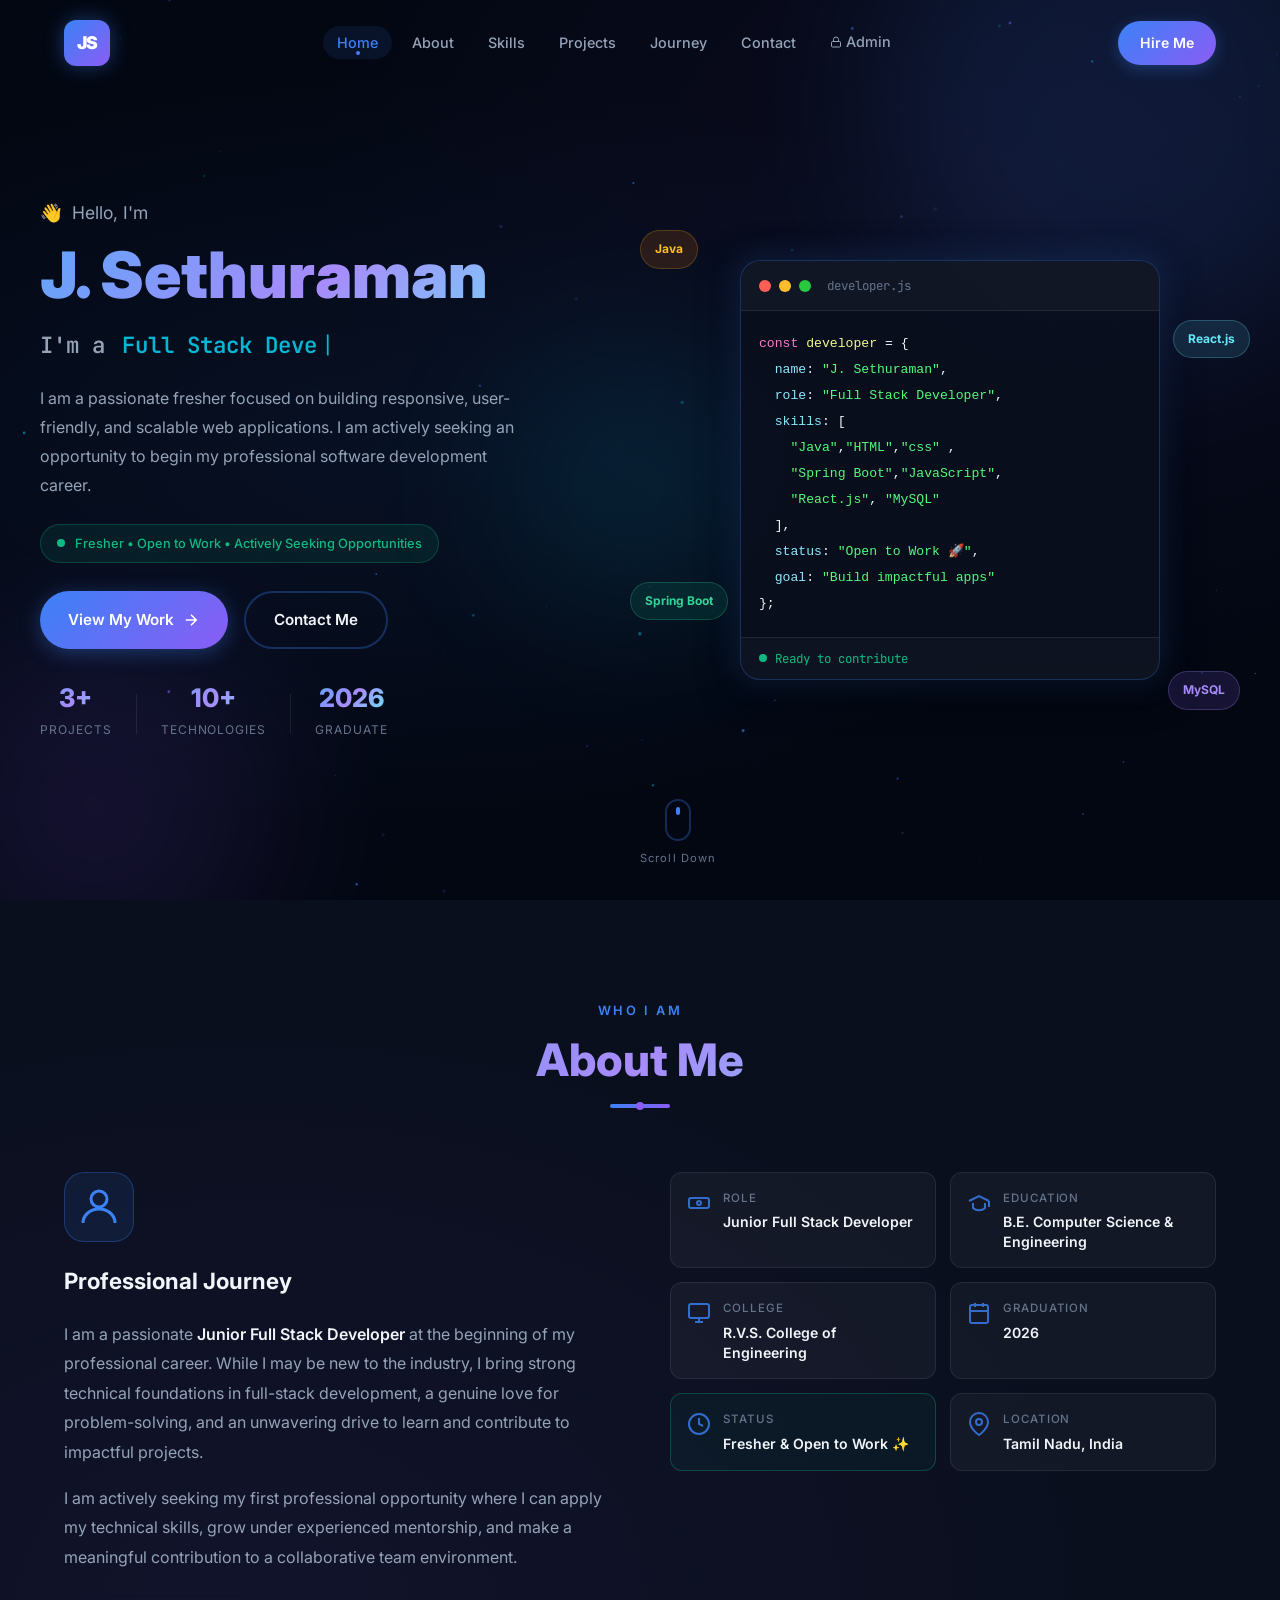
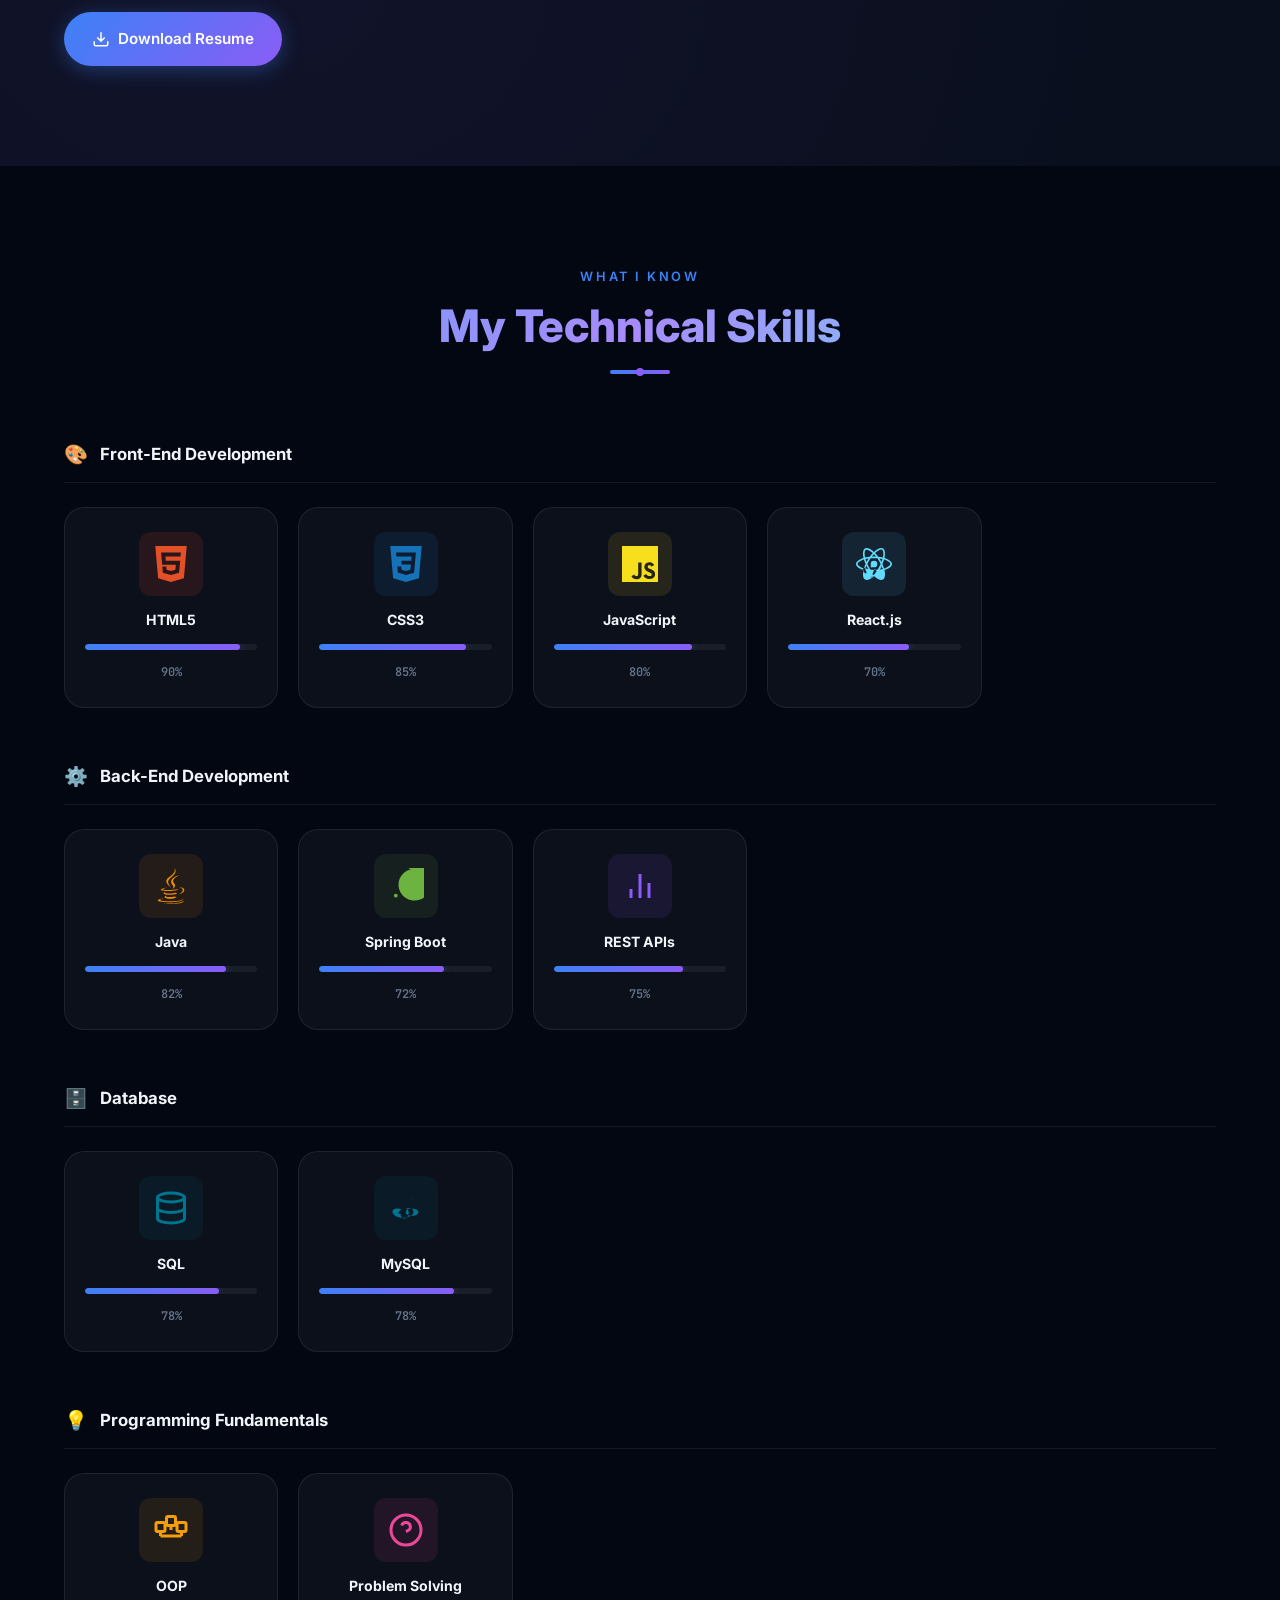
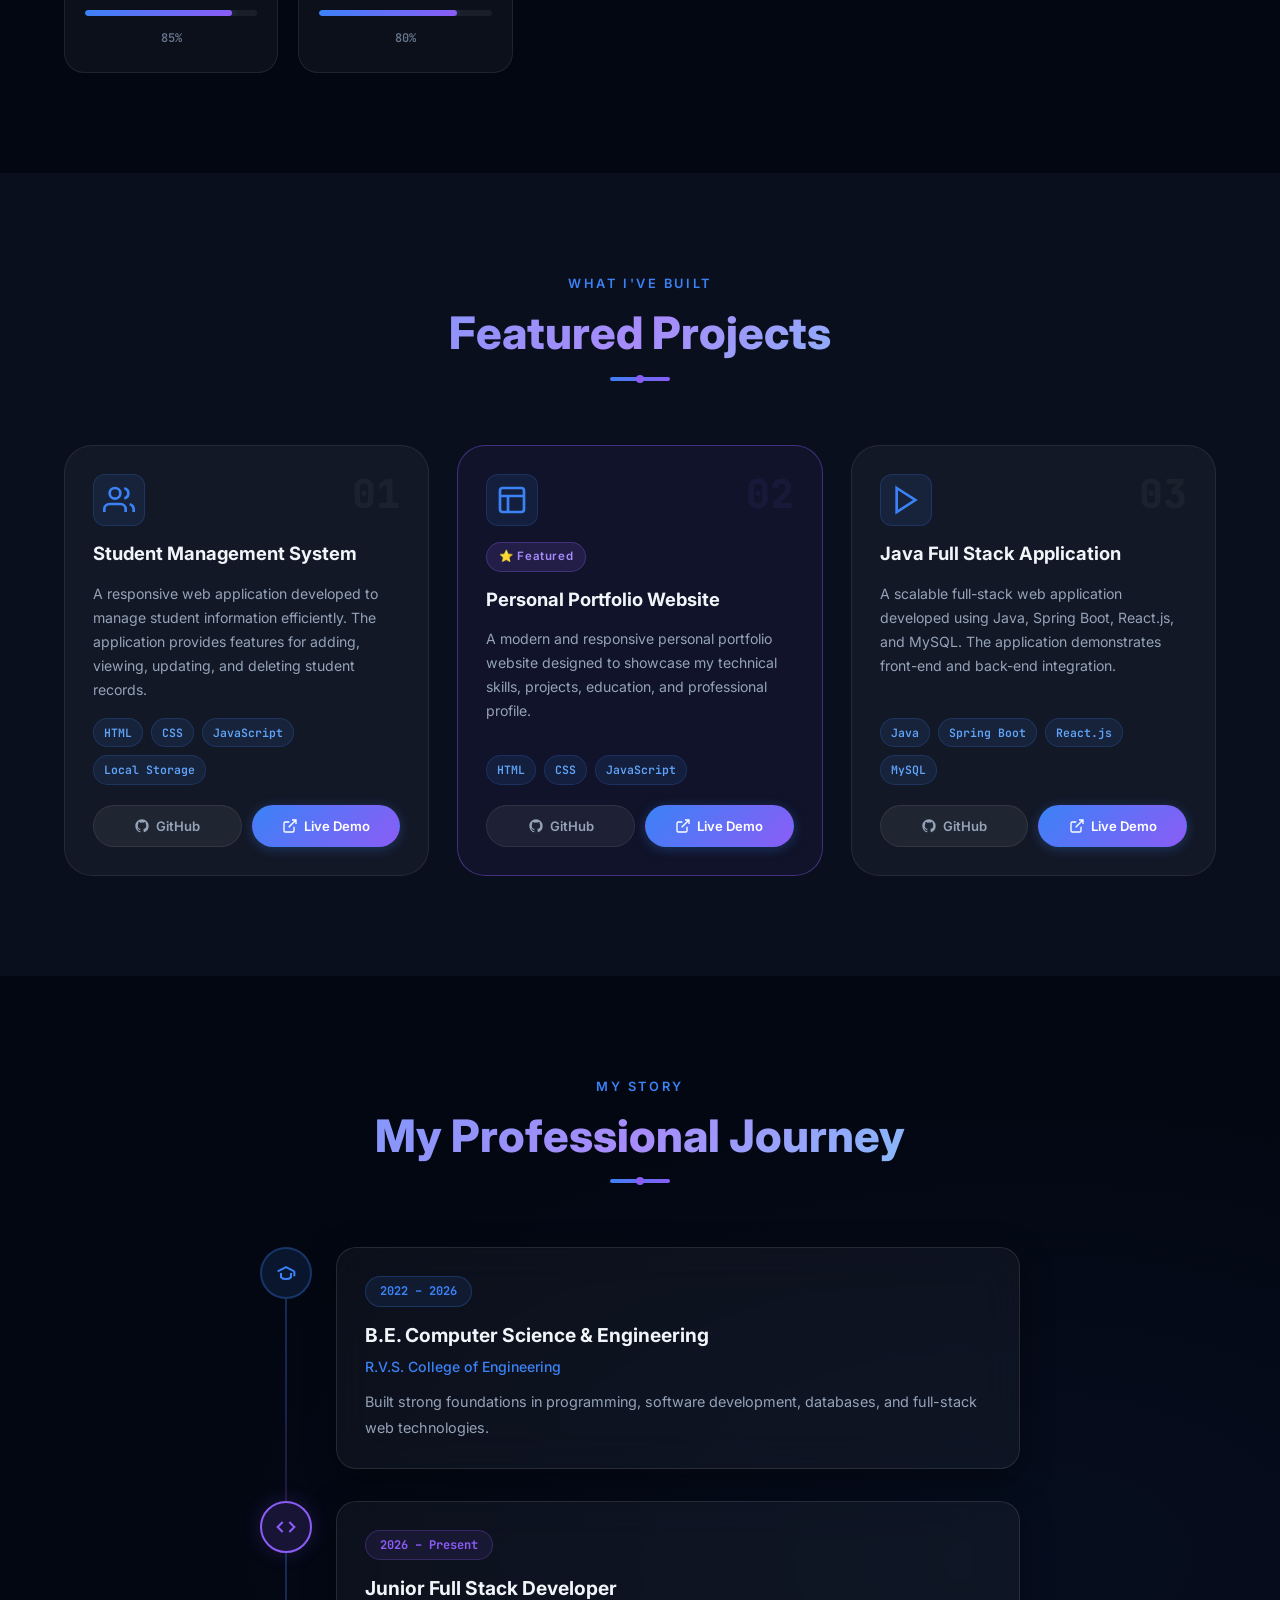
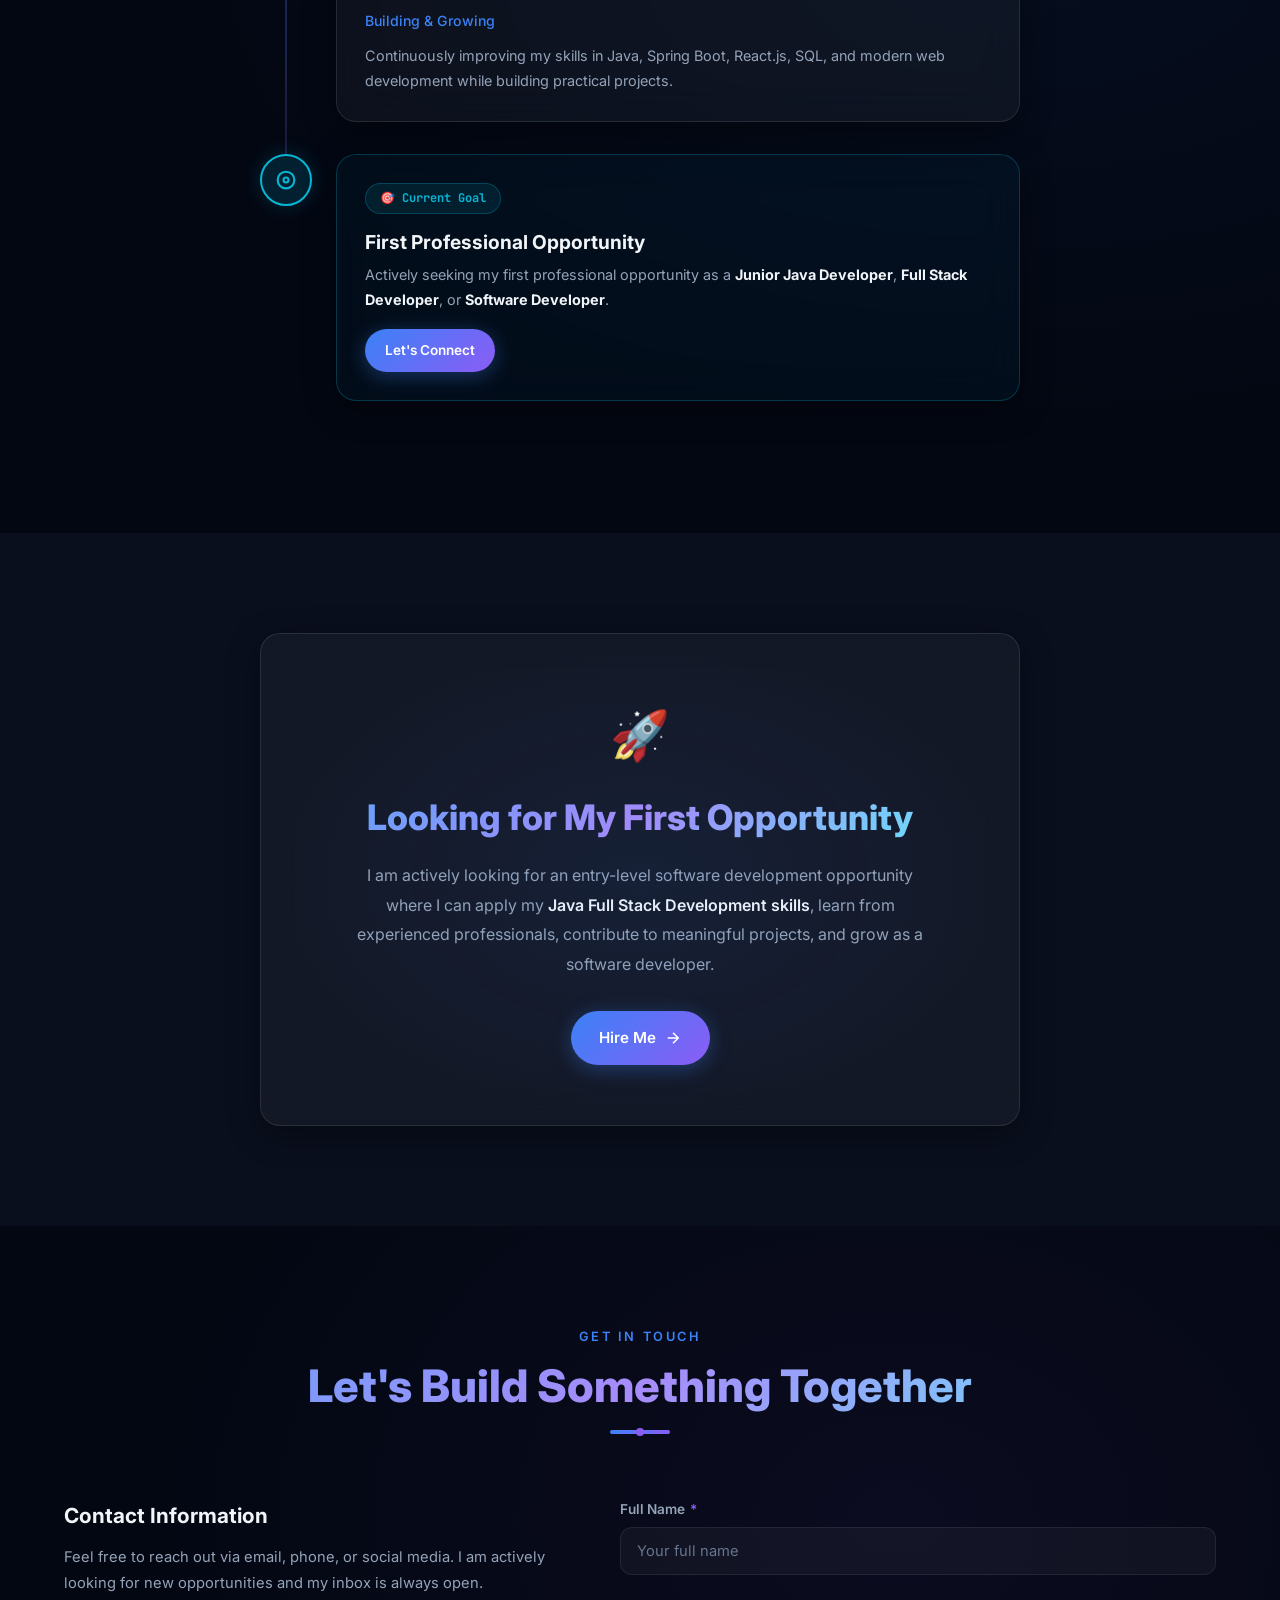
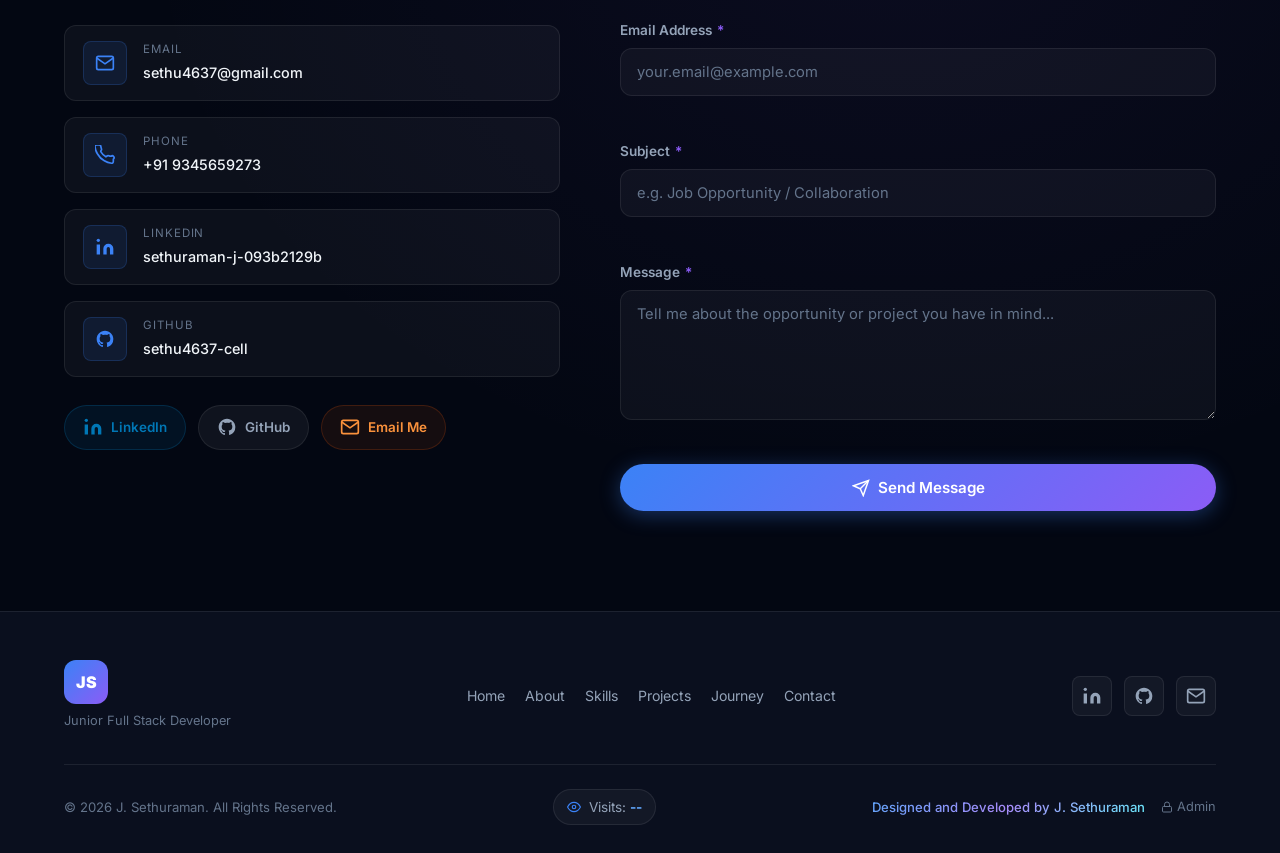
==== commit b382b2dd: "Fix portfolio project" ====
--- a/index.html
+++ b/index.html
@@ -1,890 +1,1767 @@
-<!DOCTYPE html>
-<html lang="en">
-<head>
-  <meta charset="UTF-8" />
-  <meta name="viewport" content="width=device-width, initial-scale=1.0" />
-
-  <!-- SEO Meta Tags -->
-  <title>J. Sethuraman | Junior Full Stack Developer</title>
-  <meta name="description" content="Official portfolio of J. Sethuraman, a Junior Full Stack Developer skilled in Java, Spring Boot, React.js, JavaScript, HTML, CSS, SQL, and MySQL." />
-  <meta name="keywords" content="J. Sethuraman, Junior Full Stack Developer, Java Developer, Spring Boot, React.js, HTML, CSS, JavaScript, SQL, MySQL, Fresher, CSE 2026" />
-  <meta name="author" content="J. Sethuraman" />
-  <meta name="robots" content="index, follow" />
-
-  <!-- Open Graph Meta Tags -->
-  <meta property="og:title" content="J. Sethuraman | Junior Full Stack Developer" />
-  <meta property="og:description" content="Official portfolio of J. Sethuraman, a Junior Full Stack Developer skilled in Java, Spring Boot, React.js, JavaScript, HTML, CSS, SQL, and MySQL." />
-  <meta property="og:type" content="website" />
-  <meta property="og:url" content="https://sethuraman-portfolio.com" />
-  <meta property="og:image" content="assets/images/og-image.png" />
-
-  <!-- Favicon Placeholder -->
-  <!-- Replace with your actual favicon file -->
-  <link rel="icon" type="image/png" href="assets/images/favicon.png" />
-
-  <!-- Google Fonts -->
-  <link rel="preconnect" href="https://fonts.googleapis.com" />
-  <link rel="preconnect" href="https://fonts.gstatic.com" crossorigin />
-  <link href="https://fonts.googleapis.com/css2?family=Inter:wght@300;400;500;600;700;800;900&family=JetBrains+Mono:wght@400;500;600&display=swap" rel="stylesheet" />
-
-  <!-- Main Stylesheet -->
-  <link rel="stylesheet" href="css/style.css" />
-</head>
-<body>
-
-  <!-- ===========================
-       LOADING SCREEN
-  ============================ -->
-  <div id="loading-screen" class="loading-screen" role="status" aria-label="Loading portfolio">
-    <div class="loader-content">
-      <div class="loader-logo">JS</div>
-      <div class="loader-name">J. Sethuraman</div>
-      <div class="loader-text">Loading Portfolio...</div>
-      <div class="loader-bar-wrap">
-        <div class="loader-bar" id="loader-bar"></div>
-      </div>
-      <div class="loader-dots">
-        <span></span><span></span><span></span>
-      </div>
-    </div>
-  </div>
-
-  <!-- ===========================
-       NAVIGATION BAR
-  ============================ -->
-  <header id="navbar" class="navbar" role="banner">
-    <nav class="nav-container" aria-label="Main navigation">
-      <!-- Logo -->
-      <a href="#home" class="nav-logo" aria-label="J. Sethuraman - Home">
-        <span class="logo-text">JS</span>
-      </a>
-
-      <!-- Navigation Links -->
-      <ul class="nav-links" id="nav-links" role="list">
-        <li><a href="#home"    class="nav-link active" data-section="home">Home</a></li>
-        <li><a href="#about"   class="nav-link" data-section="about">About</a></li>
-        <li><a href="#skills"  class="nav-link" data-section="skills">Skills</a></li>
-        <li><a href="#projects" class="nav-link" data-section="projects">Projects</a></li>
-        <li><a href="#journey" class="nav-link" data-section="journey">Journey</a></li>
-        <li><a href="#contact" class="nav-link" data-section="contact">Contact</a></li>
-      </ul>
-
-      <!-- Hire Me CTA (desktop) -->
-      <a href="#contact" class="nav-cta-btn" aria-label="Hire Me">Hire Me</a>
-
-      <!-- Hamburger Button (mobile) -->
-      <button class="hamburger" id="hamburger" aria-label="Toggle navigation menu" aria-expanded="false" aria-controls="nav-links">
-        <span class="bar"></span>
-        <span class="bar"></span>
-        <span class="bar"></span>
-      </button>
-    </nav>
-  </header>
-
-  <!-- Mobile Menu Overlay -->
-  <div class="mobile-overlay" id="mobile-overlay" aria-hidden="true"></div>
-
-  <!-- ===========================
-       HERO SECTION
-  ============================ -->
-  <main id="main-content">
-    <section id="home" class="hero-section" aria-label="Hero introduction">
-
-      <!-- Animated background particles canvas -->
-      <canvas id="particles-canvas" aria-hidden="true"></canvas>
-
-      <!-- Floating shapes (decorative) -->
-      <div class="hero-bg-shapes" aria-hidden="true">
-        <div class="shape shape-1"></div>
-        <div class="shape shape-2"></div>
-        <div class="shape shape-3"></div>
-      </div>
-
-      <div class="hero-container">
-        <!-- Hero Text Content -->
-        <div class="hero-text" data-reveal>
-          <p class="hero-greeting">
-            <span class="wave-emoji" aria-hidden="true">👋</span> Hello, I'm
-          </p>
-          <h1 class="hero-name">J. Sethuraman</h1>
-          <div class="hero-role-wrap">
-            <span class="hero-role-static">I'm a&nbsp;</span>
-            <span class="hero-typing" id="typing-text" aria-live="polite"></span>
-            <span class="typing-cursor" aria-hidden="true">|</span>
-          </div>
-          <p class="hero-description">
-            I am a passionate fresher focused on building responsive, user-friendly, and
-            scalable web applications. I am actively seeking an opportunity to begin my
-            professional software development career.
-          </p>
-
-          <!-- Status Badge -->
-          <div class="hero-status" aria-label="Current status">
-            <span class="status-dot" aria-hidden="true"></span>
-            <span>Fresher &bull; Open to Work &bull; Actively Seeking Opportunities</span>
-          </div>
-
-          <!-- CTA Buttons -->
-          <div class="hero-buttons">
-            <a href="#projects" class="btn btn-primary" aria-label="View my work">
-              <span>View My Work</span>
-              <svg width="18" height="18" viewBox="0 0 24 24" fill="none" stroke="currentColor" stroke-width="2" aria-hidden="true"><path d="M5 12h14M12 5l7 7-7 7"/></svg>
-            </a>
-            <a href="#contact" class="btn btn-secondary" aria-label="Contact me">
-              <span>Contact Me</span>
-            </a>
-          </div>
-
-          <!-- Quick Stats -->
-          <div class="hero-stats">
-            <div class="stat-item">
-              <span class="stat-number">3+</span>
-              <span class="stat-label">Projects</span>
-            </div>
-            <div class="stat-divider" aria-hidden="true"></div>
-            <div class="stat-item">
-              <span class="stat-number">10+</span>
-              <span class="stat-label">Technologies</span>
-            </div>
-            <div class="stat-divider" aria-hidden="true"></div>
-            <div class="stat-item">
-              <span class="stat-number">2026</span>
-              <span class="stat-label">Graduate</span>
-            </div>
-          </div>
-        </div>
-
-        <!-- Hero Visual (Abstract Code Card) -->
-        <div class="hero-visual" aria-hidden="true" data-reveal>
-          <div class="code-card">
-            <div class="code-card-header">
-              <span class="dot dot-red"></span>
-              <span class="dot dot-yellow"></span>
-              <span class="dot dot-green"></span>
-              <span class="code-card-title">developer.js</span>
-            </div>
-            <div class="code-card-body">
-              <pre class="code-snippet"><code><span class="code-keyword">const</span> <span class="code-var">developer</span> = {
-  <span class="code-key">name</span>: <span class="code-str">"J. Sethuraman"</span>,
-  <span class="code-key">role</span>: <span class="code-str">"Full Stack Developer"</span>,
-  <span class="code-key">skills</span>: [
-    <span class="code-str">"Java"</span>, <span class="code-str">"Spring Boot"</span>,
-    <span class="code-str">"React.js"</span>, <span class="code-str">"MySQL"</span>
-  ],
-  <span class="code-key">status</span>: <span class="code-str">"Open to Work 🚀"</span>,
-  <span class="code-key">goal</span>: <span class="code-str">"Build impactful apps"</span>
-};</code></pre>
-            </div>
-            <div class="code-card-footer">
-              <span class="code-status-dot"></span> Ready to contribute
-            </div>
-          </div>
-
-          <!-- Floating tech badges -->
-          <div class="floating-badge badge-java" aria-label="Java">Java</div>
-          <div class="floating-badge badge-react" aria-label="React">React.js</div>
-          <div class="floating-badge badge-spring" aria-label="Spring Boot">Spring Boot</div>
-          <div class="floating-badge badge-sql" aria-label="SQL">MySQL</div>
-        </div>
-      </div>
-
-      <!-- Scroll Down Indicator -->
-      <div class="scroll-indicator" aria-label="Scroll down">
-        <div class="scroll-mouse">
-          <div class="scroll-wheel"></div>
-        </div>
-        <p class="scroll-text">Scroll Down</p>
-      </div>
-    </section>
-
-    <!-- ===========================
-         ABOUT SECTION
-    ============================ -->
-    <section id="about" class="about-section section" aria-labelledby="about-heading">
-      <div class="container">
-        <!-- Section Title -->
-        <div class="section-header" data-reveal>
-          <p class="section-tag">Who I Am</p>
-          <h2 id="about-heading" class="section-title">About Me</h2>
-          <div class="section-underline" aria-hidden="true"></div>
-        </div>
-
-        <div class="about-grid">
-          <!-- About Text -->
-          <div class="about-text-col" data-reveal>
-            <div class="about-icon-wrap" aria-hidden="true">
-              <svg width="48" height="48" viewBox="0 0 24 24" fill="none" stroke="currentColor" stroke-width="1.5"><circle cx="12" cy="8" r="4"/><path d="M4 20c0-4 3.6-7 8-7s8 3 8 7"/></svg>
-            </div>
-            <h3 class="about-subtitle">Professional Journey</h3>
-            <p class="about-paragraph">
-              I am a passionate <strong>Junior Full Stack Developer</strong> at the beginning of my professional career.
-              While I may be new to the industry, I bring strong technical foundations in full-stack development,
-              a genuine love for problem-solving, and an unwavering drive to learn and contribute to impactful projects.
-            </p>
-            <p class="about-paragraph">
-              I am actively seeking my first professional opportunity where I can apply my technical skills,
-              grow under experienced mentorship, and make a meaningful contribution to a collaborative team environment.
-            </p>
-
-            <!-- Download Resume Button -->
-            <!-- DEVELOPER NOTE: Place your resume PDF file at: assets/resume.pdf -->
-            <a href="assets/resume.pdf" class="btn btn-primary btn-resume" download aria-label="Download resume PDF">
-              <svg width="18" height="18" viewBox="0 0 24 24" fill="none" stroke="currentColor" stroke-width="2" aria-hidden="true"><path d="M21 15v4a2 2 0 01-2 2H5a2 2 0 01-2-2v-4M7 10l5 5 5-5M12 15V3"/></svg>
-              <span>Download Resume</span>
-            </a>
-          </div>
-
-          <!-- About Info Cards -->
-          <div class="about-cards-col" data-reveal>
-            <div class="about-cards-grid">
-
-              <div class="info-card" data-reveal-delay="0">
-                <div class="info-card-icon" aria-hidden="true">
-                  <svg width="24" height="24" viewBox="0 0 24 24" fill="none" stroke="currentColor" stroke-width="2"><path d="M20 7H4a2 2 0 00-2 2v6a2 2 0 002 2h16a2 2 0 002-2V9a2 2 0 00-2-2z"/><circle cx="12" cy="12" r="2"/></svg>
-                </div>
-                <div class="info-card-content">
-                  <p class="info-card-label">Role</p>
-                  <p class="info-card-value">Junior Full Stack Developer</p>
-                </div>
-              </div>
-
-              <div class="info-card" data-reveal-delay="1">
-                <div class="info-card-icon" aria-hidden="true">
-                  <svg width="24" height="24" viewBox="0 0 24 24" fill="none" stroke="currentColor" stroke-width="2"><path d="M22 10v6M2 10l10-5 10 5M6 12v5c3 3 9 3 12 0v-5"/></svg>
-                </div>
-                <div class="info-card-content">
-                  <p class="info-card-label">Education</p>
-                  <p class="info-card-value">B.E. Computer Science &amp; Engineering</p>
-                </div>
-              </div>
-
-              <div class="info-card" data-reveal-delay="2">
-                <div class="info-card-icon" aria-hidden="true">
-                  <svg width="24" height="24" viewBox="0 0 24 24" fill="none" stroke="currentColor" stroke-width="2"><rect x="2" y="3" width="20" height="14" rx="2"/><path d="M8 21h8M12 17v4"/></svg>
-                </div>
-                <div class="info-card-content">
-                  <p class="info-card-label">College</p>
-                  <p class="info-card-value">R.V.S. College of Engineering</p>
-                </div>
-              </div>
-
-              <div class="info-card" data-reveal-delay="3">
-                <div class="info-card-icon" aria-hidden="true">
-                  <svg width="24" height="24" viewBox="0 0 24 24" fill="none" stroke="currentColor" stroke-width="2"><rect x="3" y="4" width="18" height="18" rx="2" ry="2"/><line x1="16" y1="2" x2="16" y2="6"/><line x1="8" y1="2" x2="8" y2="6"/><line x1="3" y1="10" x2="21" y2="10"/></svg>
-                </div>
-                <div class="info-card-content">
-                  <p class="info-card-label">Graduation</p>
-                  <p class="info-card-value">2026</p>
-                </div>
-              </div>
-
-              <div class="info-card highlight-card" data-reveal-delay="4">
-                <div class="info-card-icon" aria-hidden="true">
-                  <svg width="24" height="24" viewBox="0 0 24 24" fill="none" stroke="currentColor" stroke-width="2"><circle cx="12" cy="12" r="10"/><polyline points="12 6 12 12 16 14"/></svg>
-                </div>
-                <div class="info-card-content">
-                  <p class="info-card-label">Status</p>
-                  <p class="info-card-value">Fresher &amp; Open to Work ✨</p>
-                </div>
-              </div>
-
-              <div class="info-card" data-reveal-delay="5">
-                <div class="info-card-icon" aria-hidden="true">
-                  <svg width="24" height="24" viewBox="0 0 24 24" fill="none" stroke="currentColor" stroke-width="2"><path d="M21 10c0 7-9 13-9 13s-9-6-9-13a9 9 0 0118 0z"/><circle cx="12" cy="10" r="3"/></svg>
-                </div>
-                <div class="info-card-content">
-                  <p class="info-card-label">Location</p>
-                  <p class="info-card-value">Tamil Nadu, India</p>
-                </div>
-              </div>
-
-            </div>
-          </div>
-        </div>
-      </div>
-    </section>
-
-    <!-- ===========================
-         SKILLS SECTION
-    ============================ -->
-    <section id="skills" class="skills-section section" aria-labelledby="skills-heading">
-      <div class="container">
-        <div class="section-header" data-reveal>
-          <p class="section-tag">What I Know</p>
-          <h2 id="skills-heading" class="section-title">My Technical Skills</h2>
-          <div class="section-underline" aria-hidden="true"></div>
-        </div>
-
-        <!-- Front-End Skills -->
-        <div class="skills-group" data-reveal>
-          <h3 class="skills-group-title">
-            <span class="skills-group-icon" aria-hidden="true">🎨</span>
-            Front-End Development
-          </h3>
-          <div class="skills-grid">
-
-            <div class="skill-card" tabindex="0" aria-label="HTML5 skill">
-              <div class="skill-icon-wrap html5-color">
-                <svg viewBox="0 0 24 24" width="36" height="36" fill="currentColor" aria-hidden="true"><path d="M1.5 0h21l-1.91 21.563L11.977 24l-8.565-2.438L1.5 0zm7.031 9.75l-.232-2.718 10.059.003.23-2.622L5.412 4.41l.698 8.01h9.126l-.326 3.426-2.91.804-2.955-.81-.188-2.11H6.248l.33 4.171L12 19.351l5.379-1.443.744-8.157H8.531z"/></svg>
-              </div>
-              <p class="skill-name">HTML5</p>
-              <div class="skill-bar-wrap"><div class="skill-bar" data-width="90" style="--skill-w:90%"></div></div>
-              <p class="skill-percent">90%</p>
-            </div>
-
-            <div class="skill-card" tabindex="0" aria-label="CSS3 skill">
-              <div class="skill-icon-wrap css3-color">
-                <svg viewBox="0 0 24 24" width="36" height="36" fill="currentColor" aria-hidden="true"><path d="M1.5 0h21l-1.91 21.563L11.977 24l-8.564-2.438L1.5 0zm17.09 4.413L5.41 4.41l.213 2.622 10.125.002-.255 2.716h-6.64l.24 2.573h6.182l-.366 3.523-2.91.804-2.956-.81-.188-2.11h-2.61l.29 3.855L12 19.288l5.373-1.53L18.59 4.414z"/></svg>
-              </div>
-              <p class="skill-name">CSS3</p>
-              <div class="skill-bar-wrap"><div class="skill-bar" data-width="85" style="--skill-w:85%"></div></div>
-              <p class="skill-percent">85%</p>
-            </div>
-
-            <div class="skill-card" tabindex="0" aria-label="JavaScript skill">
-              <div class="skill-icon-wrap js-color">
-                <svg viewBox="0 0 24 24" width="36" height="36" fill="currentColor" aria-hidden="true"><path d="M0 0h24v24H0V0zm22.034 18.276c-.175-1.095-.888-2.015-3.003-2.873-.736-.345-1.554-.585-1.797-1.14-.091-.33-.105-.51-.046-.705.15-.646.915-.84 1.515-.66.39.12.75.42.976.9 1.034-.676 1.034-.676 1.755-1.125-.27-.42-.404-.601-.586-.78-.63-.705-1.469-1.065-2.834-1.034l-.705.089c-.676.165-1.32.525-1.71 1.005-1.14 1.291-.811 3.541.569 4.471 1.365 1.02 3.361 1.244 3.616 2.205.24 1.17-.87 1.545-1.966 1.41-.811-.18-1.26-.586-1.755-1.336l-1.83 1.051c.21.48.45.689.81 1.109 1.74 1.756 6.09 1.666 6.871-1.004.029-.09.24-.705.074-1.65l.046.067zm-8.983-7.245h-2.248c0 1.938-.009 3.864-.009 5.805 0 1.232.063 2.363-.138 2.711-.33.689-1.18.601-1.566.48-.396-.196-.597-.466-.83-.855-.063-.105-.11-.196-.127-.196l-1.825 1.125c.305.63.75 1.172 1.324 1.517.855.51 2.004.675 3.207.405.783-.226 1.458-.691 1.811-1.411.51-.93.402-2.07.397-3.346.012-2.054 0-4.109 0-6.179l.004-.056z"/></svg>
-              </div>
-              <p class="skill-name">JavaScript</p>
-              <div class="skill-bar-wrap"><div class="skill-bar" data-width="80" style="--skill-w:80%"></div></div>
-              <p class="skill-percent">80%</p>
-            </div>
-
-            <div class="skill-card" tabindex="0" aria-label="React.js skill">
-              <div class="skill-icon-wrap react-color">
-                <svg viewBox="0 0 24 24" width="36" height="36" fill="currentColor" aria-hidden="true"><path d="M14.23 12.004a2.236 2.236 0 01-2.235 2.236 2.236 2.236 0 01-2.236-2.236 2.236 2.236 0 012.235-2.236 2.236 2.236 0 012.236 2.236zm2.648-10.69c-1.346 0-3.107.96-4.888 2.622-1.78-1.653-3.542-2.602-4.887-2.602-.41 0-.783.093-1.106.278-1.375.793-1.683 3.264-.973 6.365C1.98 8.917 0 10.42 0 12.004c0 1.59 1.99 3.097 5.043 4.03-.704 3.113-.39 5.588.988 6.38.32.187.69.275 1.102.275 1.345 0 3.107-.96 4.888-2.624 1.78 1.654 3.542 2.603 4.887 2.603.41 0 .783-.09 1.106-.275 1.374-.792 1.683-3.263.973-6.365C22.02 15.096 24 13.59 24 12.004c0-1.59-1.99-3.097-5.043-4.032.704-3.11.39-5.587-.988-6.38-.318-.184-.688-.277-1.092-.278zm-.005 1.09v.006c.225 0 .406.044.558.127.666.382.955 1.835.73 3.704-.054.46-.142.945-.25 1.44-.96-.236-2.006-.417-3.107-.534-.66-.905-1.345-1.727-2.035-2.447 1.592-1.48 3.087-2.292 4.104-2.295zm-9.77.02c1.012 0 2.514.808 4.11 2.28-.686.72-1.37 1.537-2.02 2.442-1.107.117-2.154.298-3.113.538-.112-.49-.195-.964-.254-1.42-.23-1.868.054-3.32.714-3.707.19-.09.4-.127.563-.132zm4.882 3.05c.455.468.91.992 1.36 1.564-.44-.02-.89-.034-1.345-.034-.46 0-.915.01-1.36.034.44-.572.895-1.096 1.345-1.565zM12 8.1c.74 0 1.477.034 2.202.093.406.582.802 1.203 1.183 1.86.372.64.71 1.29 1.018 1.946-.308.655-.646 1.31-1.013 1.95-.38.66-.773 1.288-1.18 1.87-.728.063-1.466.098-2.21.098-.74 0-1.477-.035-2.202-.093-.406-.582-.802-1.204-1.183-1.86-.372-.64-.71-1.29-1.018-1.946.303-.657.646-1.313 1.013-1.954.38-.66.773-1.286 1.18-1.868.728-.064 1.466-.098 2.21-.098zm-3.635.254c-.24.377-.48.763-.704 1.16-.225.39-.435.782-.635 1.174-.265-.656-.49-1.31-.676-1.947.64-.15 1.315-.283 2.015-.386zm7.26 0c.695.103 1.365.23 2.006.387-.18.632-.405 1.282-.66 1.933-.2-.39-.41-.783-.64-1.174-.225-.392-.465-.774-.705-1.146zm3.063.675c.484.15.944.317 1.375.498 1.732.74 2.852 1.708 2.852 2.476-.005.768-1.125 1.74-2.857 2.475-.42.18-.88.342-1.355.493-.28-.958-.646-1.956-1.1-2.98.45-1.017.81-2.01 1.085-2.964zm-13.395.004c.278.96.645 1.957 1.1 2.98-.45 1.017-.812 2.01-1.086 2.964-.484-.15-.944-.318-1.375-.498-1.732-.74-2.852-1.708-2.852-2.476.005-.768 1.125-1.74 2.857-2.475.42-.18.88-.342 1.356-.495zm11.33 4.044c.232.375.462.762.684 1.15.225.39.435.785.635 1.177-.64.15-1.32.285-2.02.39.24-.38.48-.762.705-1.15.226-.39.436-.78.636-1.176l-.64.41zm-9.75-.005c.2.392.41.783.64 1.174.225.392.465.774.705 1.15-.695-.104-1.365-.23-2.006-.387.18-.63.406-1.282.66-1.937zm4.064 5.61c.445-.977.895-2.03 1.311-3.14.532.35 1.04.745 1.51 1.178-.505 1.033-1.226 2.001-2.08 2.844-.23-.29-.48-.585-.74-.883zm-4.654-.158c-.765-.846-1.486-1.82-1.99-2.858.47-.432.978-.826 1.51-1.178.42 1.112.87 2.165 1.315 3.142-.275.3-.526.597-.835.894zm4.663 2.844c-.303-.3-.604-.617-.9-.94.285.02.575.034.87.034.295 0 .585-.014.87-.034-.295.324-.596.64-.9.94zm-.29-7.015c-.36-.104-.724-.2-1.093-.28.225-.36.45-.712.69-1.045.236.333.46.685.685 1.045-.09.026-.187.054-.28.28z"/></svg>
-              </div>
-              <p class="skill-name">React.js</p>
-              <div class="skill-bar-wrap"><div class="skill-bar" data-width="70" style="--skill-w:70%"></div></div>
-              <p class="skill-percent">70%</p>
-            </div>
-
-          </div>
-        </div>
-
-        <!-- Back-End Skills -->
-        <div class="skills-group" data-reveal>
-          <h3 class="skills-group-title">
-            <span class="skills-group-icon" aria-hidden="true">⚙️</span>
-            Back-End Development
-          </h3>
-          <div class="skills-grid">
-
-            <div class="skill-card" tabindex="0" aria-label="Java skill">
-              <div class="skill-icon-wrap java-color">
-                <svg viewBox="0 0 24 24" width="36" height="36" fill="currentColor" aria-hidden="true"><path d="M8.851 18.56s-.917.534.653.714c1.902.218 2.874.187 4.969-.211 0 0 .552.346 1.321.646-4.699 2.013-10.633-.118-6.943-1.149M8.276 15.933s-1.028.761.542.924c2.032.209 3.636.227 6.413-.308 0 0 .384.389.987.602-5.679 1.661-12.007.13-7.942-1.218M13.116 11.475c1.158 1.333-.304 2.533-.304 2.533s2.939-1.518 1.589-3.418c-1.261-1.772-2.228-2.652 3.007-5.688 0-.001-8.216 2.051-4.292 6.573M19.33 20.504s.679.559-.747.991c-2.712.822-11.288 1.069-13.669.033-.856-.373.75-.89 1.254-.998.527-.114.828-.093.828-.093-.953-.671-6.156 1.317-2.643 1.887 9.58 1.553 17.462-.7 14.977-1.82M9.292 13.21s-4.362 1.036-1.544 1.412c1.189.159 3.561.123 5.77-.062 1.806-.152 3.618-.477 3.618-.477s-.637.272-1.098.587c-4.429 1.165-12.986.623-10.522-.568 2.082-1.006 3.776-.892 3.776-.892M17.116 17.584c4.503-2.34 2.421-4.589.968-4.285-.355.074-.515.138-.515.138s.132-.207.385-.297c2.875-1.011 5.086 2.981-.928 4.562 0-.001.07-.062.09-.118M14.401 0s2.494 2.494-2.365 6.33c-3.896 3.077-.888 4.832-.001 6.836-2.274-2.053-3.943-3.858-2.824-5.539 1.644-2.469 6.197-3.665 5.19-7.627M9.734 23.924c4.322.277 10.959-.153 11.116-2.198 0 0-.302.775-3.572 1.391-3.688.694-8.239.613-10.937.168 0-.001.553.457 3.393.639"/></svg>
-              </div>
-              <p class="skill-name">Java</p>
-              <div class="skill-bar-wrap"><div class="skill-bar" data-width="82" style="--skill-w:82%"></div></div>
-              <p class="skill-percent">82%</p>
-            </div>
-
-            <div class="skill-card" tabindex="0" aria-label="Spring Boot skill">
-              <div class="skill-icon-wrap spring-color">
-                <svg viewBox="0 0 24 24" width="36" height="36" fill="currentColor" aria-hidden="true"><path d="M21.8537 1.4158a10.4495 10.4495 0 01-1.284 2.2471A11.9666 11.9666 0 1014.2142.5l1.0904.2734a10.6055 10.6055 0 106.5491.6424zM5.2138 19.6444a1.2588 1.2588 0 111.2588-1.2588 1.2588 1.2588 0 01-1.2588 1.2588z"/></svg>
-              </div>
-              <p class="skill-name">Spring Boot</p>
-              <div class="skill-bar-wrap"><div class="skill-bar" data-width="72" style="--skill-w:72%"></div></div>
-              <p class="skill-percent">72%</p>
-            </div>
-
-            <div class="skill-card" tabindex="0" aria-label="REST APIs skill">
-              <div class="skill-icon-wrap api-color">
-                <svg viewBox="0 0 24 24" width="36" height="36" fill="none" stroke="currentColor" stroke-width="2" aria-hidden="true"><path d="M18 20V10M12 20V4M6 20v-6"/></svg>
-              </div>
-              <p class="skill-name">REST APIs</p>
-              <div class="skill-bar-wrap"><div class="skill-bar" data-width="75" style="--skill-w:75%"></div></div>
-              <p class="skill-percent">75%</p>
-            </div>
-
-          </div>
-        </div>
-
-        <!-- Database Skills -->
-        <div class="skills-group" data-reveal>
-          <h3 class="skills-group-title">
-            <span class="skills-group-icon" aria-hidden="true">🗄️</span>
-            Database
-          </h3>
-          <div class="skills-grid">
-
-            <div class="skill-card" tabindex="0" aria-label="SQL skill">
-              <div class="skill-icon-wrap sql-color">
-                <svg viewBox="0 0 24 24" width="36" height="36" fill="none" stroke="currentColor" stroke-width="2" aria-hidden="true"><ellipse cx="12" cy="5" rx="9" ry="3"/><path d="M21 12c0 1.66-4 3-9 3s-9-1.34-9-3"/><path d="M3 5v14c0 1.66 4 3 9 3s9-1.34 9-3V5"/></svg>
-              </div>
-              <p class="skill-name">SQL</p>
-              <div class="skill-bar-wrap"><div class="skill-bar" data-width="78" style="--skill-w:78%"></div></div>
-              <p class="skill-percent">78%</p>
-            </div>
-
-            <div class="skill-card" tabindex="0" aria-label="MySQL skill">
-              <div class="skill-icon-wrap mysql-color">
-                <svg viewBox="0 0 24 24" width="36" height="36" fill="currentColor" aria-hidden="true"><path d="M16.405 5.501c-.115 0-.193.014-.274.033v.013h.014c.054.104.146.18.214.273.054.107.1.214.154.32l.014-.015c.094-.066.14-.172.14-.333-.04-.047-.046-.094-.062-.14-.015-.047-.04-.094-.2-.151zm-4.45 6.95l-.012.01c.122.063.236.127.345.197.073.048.148.097.22.147l.037.025c.11.076.213.157.313.24l.05.043a5.1 5.1 0 01.21.208l.017.018a3.455 3.455 0 01.37.505l.009.017c.07.13.136.267.184.41l.005.02c.043.136.073.281.091.434l.004.038c.012.103.018.212.018.322 0 .183-.014.365-.042.536l-.007.038a5.55 5.55 0 01-.076.41 7.53 7.53 0 01-.266.813c-.035.078-.07.158-.108.234l-.013.027a5.47 5.47 0 01-.14.278l-.013.024a5.88 5.88 0 01-.163.284 2.5 2.5 0 01-.187.274l-.012.017c-.072.098-.151.19-.237.277l-.015.015a3.89 3.89 0 01-.28.252l-.02.016c-.11.086-.225.163-.347.228l-.02.01c-.135.068-.275.12-.42.158l-.022.006c-.147.035-.298.055-.455.055-.156 0-.307-.02-.452-.055l-.022-.006a3.044 3.044 0 01-.42-.158l-.02-.01a3.62 3.62 0 01-.347-.228l-.02-.016a3.89 3.89 0 01-.28-.252l-.015-.015a3.755 3.755 0 01-.237-.277l-.012-.017a2.5 2.5 0 01-.187-.274 5.88 5.88 0 01-.163-.284l-.013-.024a5.47 5.47 0 01-.14-.278l-.013-.027c-.038-.076-.073-.156-.108-.234a7.53 7.53 0 01-.266-.813 5.55 5.55 0 01-.076-.41l-.007-.038A3.97 3.97 0 017 15.79c0-.11.006-.219.018-.322l.004-.038c.018-.153.048-.298.091-.434l.005-.02c.048-.143.114-.28.184-.41l.009-.017c.085-.153.18-.3.285-.44l.017-.025a3.455 3.455 0 01.29-.345l.017-.018c.068-.07.14-.14.213-.208l.05-.043c.1-.083.203-.164.313-.24l.037-.025c.072-.05.147-.099.22-.147.109-.07.223-.134.345-.197l-.012-.01C5.524 11.793 3 12.45 3 14.5c0 2.21 3.134 4 7 4s7-1.79 7-4c0-2.05-2.524-2.707-5.045-2.049zm5.045.049c.04 0 .082 0 .122.003 1.742.176 3.098 1.067 3.098 2.247 0 1.305-1.747 2.366-3.947 2.487-.09.005-.182.008-.273.008-.09 0-.183-.003-.273-.008-2.2-.121-3.947-1.182-3.947-2.487 0-1.18 1.356-2.07 3.098-2.247.04-.003.082-.003.122-.003zm0 0"/></svg>
-              </div>
-              <p class="skill-name">MySQL</p>
-              <div class="skill-bar-wrap"><div class="skill-bar" data-width="78" style="--skill-w:78%"></div></div>
-              <p class="skill-percent">78%</p>
-            </div>
-
-          </div>
-        </div>
-
-        <!-- Programming Fundamentals -->
-        <div class="skills-group" data-reveal>
-          <h3 class="skills-group-title">
-            <span class="skills-group-icon" aria-hidden="true">💡</span>
-            Programming Fundamentals
-          </h3>
-          <div class="skills-grid">
-
-            <div class="skill-card" tabindex="0" aria-label="Object-Oriented Programming skill">
-              <div class="skill-icon-wrap oop-color">
-                <svg viewBox="0 0 24 24" width="36" height="36" fill="none" stroke="currentColor" stroke-width="2" aria-hidden="true"><rect x="2" y="7" width="6" height="6" rx="1"/><rect x="9" y="3" width="6" height="6" rx="1"/><rect x="16" y="7" width="6" height="6" rx="1"/><path d="M5 13v3M12 9v3M19 13v3M5 16h14"/></svg>
-              </div>
-              <p class="skill-name">OOP</p>
-              <div class="skill-bar-wrap"><div class="skill-bar" data-width="85" style="--skill-w:85%"></div></div>
-              <p class="skill-percent">85%</p>
-            </div>
-
-            <div class="skill-card" tabindex="0" aria-label="Problem Solving skill">
-              <div class="skill-icon-wrap ps-color">
-                <svg viewBox="0 0 24 24" width="36" height="36" fill="none" stroke="currentColor" stroke-width="2" aria-hidden="true"><circle cx="12" cy="12" r="10"/><path d="M9.09 9a3 3 0 015.83 1c0 2-3 3-3 3M12 17h.01"/></svg>
-              </div>
-              <p class="skill-name">Problem Solving</p>
-              <div class="skill-bar-wrap"><div class="skill-bar" data-width="80" style="--skill-w:80%"></div></div>
-              <p class="skill-percent">80%</p>
-            </div>
-
-          </div>
-        </div>
-
-      </div>
-    </section>
-
-    <!-- ===========================
-         PROJECTS SECTION
-    ============================ -->
-    <section id="projects" class="projects-section section" aria-labelledby="projects-heading">
-      <div class="container">
-        <div class="section-header" data-reveal>
-          <p class="section-tag">What I've Built</p>
-          <h2 id="projects-heading" class="section-title">Featured Projects</h2>
-          <div class="section-underline" aria-hidden="true"></div>
-        </div>
-
-        <div class="projects-grid">
-
-          <!-- Project 1: Student Management System -->
-          <!-- DEVELOPER NOTE: Replace '#' with your actual GitHub repo URL and Live Demo URL -->
-          <article class="project-card" data-reveal tabindex="0" aria-label="Student Management System project">
-            <div class="project-card-top">
-              <div class="project-icon" aria-hidden="true">
-                <svg width="32" height="32" viewBox="0 0 24 24" fill="none" stroke="currentColor" stroke-width="2"><path d="M17 21v-2a4 4 0 00-4-4H5a4 4 0 00-4 4v2"/><circle cx="9" cy="7" r="4"/><path d="M23 21v-2a4 4 0 00-3-3.87M16 3.13a4 4 0 010 7.75"/></svg>
-              </div>
-              <div class="project-number" aria-hidden="true">01</div>
-            </div>
-            <h3 class="project-title">Student Management System</h3>
-            <p class="project-desc">
-              A responsive web application developed to manage student information efficiently.
-              The application provides features for adding, viewing, updating, and deleting student records.
-            </p>
-            <div class="project-tech" aria-label="Technologies used">
-              <span class="tech-tag">HTML</span>
-              <span class="tech-tag">CSS</span>
-              <span class="tech-tag">JavaScript</span>
-              <span class="tech-tag">Local Storage</span>
-            </div>
-            <div class="project-links">
-              <!-- DEVELOPER NOTE: Replace '#' with your GitHub repository URL -->
-              <a href="#" class="project-btn project-btn-github" target="_blank" rel="noopener noreferrer" aria-label="View Student Management System on GitHub">
-                <svg width="16" height="16" viewBox="0 0 24 24" fill="currentColor" aria-hidden="true"><path d="M12 2C6.477 2 2 6.484 2 12.017c0 4.425 2.865 8.18 6.839 9.504.5.092.682-.217.682-.483 0-.237-.008-.868-.013-1.703-2.782.605-3.369-1.343-3.369-1.343-.454-1.158-1.11-1.466-1.11-1.466-.908-.62.069-.608.069-.608 1.003.07 1.531 1.032 1.531 1.032.892 1.53 2.341 1.088 2.91.832.092-.647.35-1.088.636-1.338-2.22-.253-4.555-1.113-4.555-4.951 0-1.093.39-1.988 1.029-2.688-.103-.253-.446-1.272.098-2.65 0 0 .84-.27 2.75 1.026A9.564 9.564 0 0112 6.844c.85.004 1.705.115 2.504.337 1.909-1.296 2.747-1.027 2.747-1.027.546 1.379.202 2.398.1 2.651.64.7 1.028 1.595 1.028 2.688 0 3.848-2.339 4.695-4.566 4.943.359.309.678.92.678 1.855 0 1.338-.012 2.419-.012 2.747 0 .268.18.58.688.482A10.019 10.019 0 0022 12.017C22 6.484 17.522 2 12 2z"/></svg>
-                GitHub
-              </a>
-              <!-- DEVELOPER NOTE: Replace '#' with your Live Demo URL -->
-              <a href="#" class="project-btn project-btn-demo" target="_blank" rel="noopener noreferrer" aria-label="View Student Management System live demo">
-                <svg width="16" height="16" viewBox="0 0 24 24" fill="none" stroke="currentColor" stroke-width="2" aria-hidden="true"><path d="M18 13v6a2 2 0 01-2 2H5a2 2 0 01-2-2V8a2 2 0 012-2h6M15 3h6v6M10 14L21 3"/></svg>
-                Live Demo
-              </a>
-            </div>
-          </article>
-
-          <!-- Project 2: Personal Portfolio Website -->
-          <!-- DEVELOPER NOTE: Replace '#' with your actual GitHub repo URL and Live Demo URL -->
-          <article class="project-card featured-project" data-reveal tabindex="0" aria-label="Personal Portfolio Website project">
-            <div class="project-card-top">
-              <div class="project-icon" aria-hidden="true">
-                <svg width="32" height="32" viewBox="0 0 24 24" fill="none" stroke="currentColor" stroke-width="2"><rect x="3" y="3" width="18" height="18" rx="2"/><path d="M3 9h18M9 21V9"/></svg>
-              </div>
-              <div class="project-number featured-num" aria-hidden="true">02</div>
-            </div>
-            <div class="featured-badge" aria-label="Featured project">⭐ Featured</div>
-            <h3 class="project-title">Personal Portfolio Website</h3>
-            <p class="project-desc">
-              A modern and responsive personal portfolio website designed to showcase my technical skills,
-              projects, education, and professional profile.
-            </p>
-            <div class="project-tech" aria-label="Technologies used">
-              <span class="tech-tag">HTML</span>
-              <span class="tech-tag">CSS</span>
-              <span class="tech-tag">JavaScript</span>
-            </div>
-            <div class="project-links">
-              <a href="https://github.com/sethu4637-cell" class="project-btn project-btn-github" target="_blank" rel="noopener noreferrer" aria-label="View Personal Portfolio Website on GitHub">
-                <svg width="16" height="16" viewBox="0 0 24 24" fill="currentColor" aria-hidden="true"><path d="M12 2C6.477 2 2 6.484 2 12.017c0 4.425 2.865 8.18 6.839 9.504.5.092.682-.217.682-.483 0-.237-.008-.868-.013-1.703-2.782.605-3.369-1.343-3.369-1.343-.454-1.158-1.11-1.466-1.11-1.466-.908-.62.069-.608.069-.608 1.003.07 1.531 1.032 1.531 1.032.892 1.53 2.341 1.088 2.91.832.092-.647.35-1.088.636-1.338-2.22-.253-4.555-1.113-4.555-4.951 0-1.093.39-1.988 1.029-2.688-.103-.253-.446-1.272.098-2.65 0 0 .84-.27 2.75 1.026A9.564 9.564 0 0112 6.844c.85.004 1.705.115 2.504.337 1.909-1.296 2.747-1.027 2.747-1.027.546 1.379.202 2.398.1 2.651.64.7 1.028 1.595 1.028 2.688 0 3.848-2.339 4.695-4.566 4.943.359.309.678.92.678 1.855 0 1.338-.012 2.419-.012 2.747 0 .268.18.58.688.482A10.019 10.019 0 0022 12.017C22 6.484 17.522 2 12 2z"/></svg>
-                GitHub
-              </a>
-              <a href="#" class="project-btn project-btn-demo" target="_blank" rel="noopener noreferrer" aria-label="View Personal Portfolio Website live demo">
-                <svg width="16" height="16" viewBox="0 0 24 24" fill="none" stroke="currentColor" stroke-width="2" aria-hidden="true"><path d="M18 13v6a2 2 0 01-2 2H5a2 2 0 01-2-2V8a2 2 0 012-2h6M15 3h6v6M10 14L21 3"/></svg>
-                Live Demo
-              </a>
-            </div>
-          </article>
-
-          <!-- Project 3: Java Full Stack Application -->
-          <!-- DEVELOPER NOTE: Replace '#' with your actual GitHub repo URL and Live Demo URL -->
-          <article class="project-card" data-reveal tabindex="0" aria-label="Java Full Stack Application project">
-            <div class="project-card-top">
-              <div class="project-icon" aria-hidden="true">
-                <svg width="32" height="32" viewBox="0 0 24 24" fill="none" stroke="currentColor" stroke-width="2"><path d="M5 3l14 9-14 9V3z"/></svg>
-              </div>
-              <div class="project-number" aria-hidden="true">03</div>
-            </div>
-            <h3 class="project-title">Java Full Stack Application</h3>
-            <p class="project-desc">
-              A scalable full-stack web application developed using Java, Spring Boot, React.js, and MySQL.
-              The application demonstrates front-end and back-end integration.
-            </p>
-            <div class="project-tech" aria-label="Technologies used">
-              <span class="tech-tag">Java</span>
-              <span class="tech-tag">Spring Boot</span>
-              <span class="tech-tag">React.js</span>
-              <span class="tech-tag">MySQL</span>
-            </div>
-            <div class="project-links">
-              <a href="#" class="project-btn project-btn-github" target="_blank" rel="noopener noreferrer" aria-label="View Java Full Stack Application on GitHub">
-                <svg width="16" height="16" viewBox="0 0 24 24" fill="currentColor" aria-hidden="true"><path d="M12 2C6.477 2 2 6.484 2 12.017c0 4.425 2.865 8.18 6.839 9.504.5.092.682-.217.682-.483 0-.237-.008-.868-.013-1.703-2.782.605-3.369-1.343-3.369-1.343-.454-1.158-1.11-1.466-1.11-1.466-.908-.62.069-.608.069-.608 1.003.07 1.531 1.032 1.531 1.032.892 1.53 2.341 1.088 2.91.832.092-.647.35-1.088.636-1.338-2.22-.253-4.555-1.113-4.555-4.951 0-1.093.39-1.988 1.029-2.688-.103-.253-.446-1.272.098-2.65 0 0 .84-.27 2.75 1.026A9.564 9.564 0 0112 6.844c.85.004 1.705.115 2.504.337 1.909-1.296 2.747-1.027 2.747-1.027.546 1.379.202 2.398.1 2.651.64.7 1.028 1.595 1.028 2.688 0 3.848-2.339 4.695-4.566 4.943.359.309.678.92.678 1.855 0 1.338-.012 2.419-.012 2.747 0 .268.18.58.688.482A10.019 10.019 0 0022 12.017C22 6.484 17.522 2 12 2z"/></svg>
-                GitHub
-              </a>
-              <a href="#" class="project-btn project-btn-demo" target="_blank" rel="noopener noreferrer" aria-label="View Java Full Stack Application live demo">
-                <svg width="16" height="16" viewBox="0 0 24 24" fill="none" stroke="currentColor" stroke-width="2" aria-hidden="true"><path d="M18 13v6a2 2 0 01-2 2H5a2 2 0 01-2-2V8a2 2 0 012-2h6M15 3h6v6M10 14L21 3"/></svg>
-                Live Demo
-              </a>
-            </div>
-          </article>
-
-        </div>
-      </div>
-    </section>
-
-    <!-- ===========================
-         PROFESSIONAL JOURNEY SECTION (Timeline)
-    ============================ -->
-    <section id="journey" class="journey-section section" aria-labelledby="journey-heading">
-      <div class="container">
-        <div class="section-header" data-reveal>
-          <p class="section-tag">My Story</p>
-          <h2 id="journey-heading" class="section-title">My Professional Journey</h2>
-          <div class="section-underline" aria-hidden="true"></div>
-        </div>
-
-        <div class="timeline" role="list">
-
-          <!-- Timeline Item 1 -->
-          <div class="timeline-item" data-reveal role="listitem">
-            <div class="timeline-marker" aria-hidden="true">
-              <div class="timeline-dot">
-                <svg width="20" height="20" viewBox="0 0 24 24" fill="none" stroke="currentColor" stroke-width="2.5"><path d="M22 10v6M2 10l10-5 10 5M6 12v5c3 3 9 3 12 0v-5"/></svg>
-              </div>
-              <div class="timeline-line"></div>
-            </div>
-            <div class="timeline-content glass-card">
-              <div class="timeline-badge">2022 – 2026</div>
-              <h3 class="timeline-title">B.E. Computer Science &amp; Engineering</h3>
-              <p class="timeline-org">R.V.S. College of Engineering</p>
-              <p class="timeline-desc">
-                Built strong foundations in programming, software development, databases,
-                and full-stack web technologies.
-              </p>
-            </div>
-          </div>
-
-          <!-- Timeline Item 2 -->
-          <div class="timeline-item" data-reveal role="listitem">
-            <div class="timeline-marker" aria-hidden="true">
-              <div class="timeline-dot active-dot">
-                <svg width="20" height="20" viewBox="0 0 24 24" fill="none" stroke="currentColor" stroke-width="2.5"><polyline points="16 18 22 12 16 6"/><polyline points="8 6 2 12 8 18"/></svg>
-              </div>
-              <div class="timeline-line"></div>
-            </div>
-            <div class="timeline-content glass-card">
-              <div class="timeline-badge timeline-badge-active">2026 – Present</div>
-              <h3 class="timeline-title">Junior Full Stack Developer</h3>
-              <p class="timeline-org">Building &amp; Growing</p>
-              <p class="timeline-desc">
-                Continuously improving my skills in Java, Spring Boot, React.js, SQL,
-                and modern web development while building practical projects.
-              </p>
-            </div>
-          </div>
-
-          <!-- Timeline Item 3 (Current Goal) -->
-          <div class="timeline-item" data-reveal role="listitem">
-            <div class="timeline-marker" aria-hidden="true">
-              <div class="timeline-dot goal-dot">
-                <svg width="20" height="20" viewBox="0 0 24 24" fill="none" stroke="currentColor" stroke-width="2.5"><circle cx="12" cy="12" r="10"/><circle cx="12" cy="12" r="3"/></svg>
-              </div>
-            </div>
-            <div class="timeline-content glass-card goal-card">
-              <div class="timeline-badge timeline-badge-goal">🎯 Current Goal</div>
-              <h3 class="timeline-title">First Professional Opportunity</h3>
-              <p class="timeline-desc">
-                Actively seeking my first professional opportunity as a <strong>Junior Java Developer</strong>,
-                <strong>Full Stack Developer</strong>, or <strong>Software Developer</strong>.
-              </p>
-              <a href="#contact" class="btn btn-primary btn-sm">Let's Connect</a>
-            </div>
-          </div>
-
-        </div>
-      </div>
-    </section>
-
-    <!-- ===========================
-         CAREER OBJECTIVE SECTION
-    ============================ -->
-    <section id="career" class="career-section section" aria-labelledby="career-heading">
-      <div class="container">
-        <div class="career-card glass-card" data-reveal>
-          <div class="career-icon" aria-hidden="true">🚀</div>
-          <h2 id="career-heading" class="career-title">Looking for My First Opportunity</h2>
-          <p class="career-text">
-            I am actively looking for an entry-level software development opportunity where I can apply my
-            <strong>Java Full Stack Development skills</strong>, learn from experienced professionals,
-            contribute to meaningful projects, and grow as a software developer.
-          </p>
-          <a href="#contact" class="btn btn-primary btn-hire" aria-label="Hire me - contact section">
-            <span>Hire Me</span>
-            <svg width="18" height="18" viewBox="0 0 24 24" fill="none" stroke="currentColor" stroke-width="2" aria-hidden="true"><path d="M5 12h14M12 5l7 7-7 7"/></svg>
-          </a>
-        </div>
-      </div>
-    </section>
-
-    <!-- ===========================
-         CONTACT SECTION
-    ============================ -->
-    <section id="contact" class="contact-section section" aria-labelledby="contact-heading">
-      <div class="container">
-        <div class="section-header" data-reveal>
-          <p class="section-tag">Get In Touch</p>
-          <h2 id="contact-heading" class="section-title">Let's Build Something Together</h2>
-          <div class="section-underline" aria-hidden="true"></div>
-        </div>
-
-        <div class="contact-grid">
-
-          <!-- Contact Info -->
-          <div class="contact-info-col" data-reveal>
-            <h3 class="contact-info-title">Contact Information</h3>
-            <p class="contact-info-desc">
-              Feel free to reach out via email, phone, or social media. I am actively
-              looking for new opportunities and my inbox is always open.
-            </p>
-
-            <div class="contact-details">
-              <a href="mailto:sethu4637@gmail.com" class="contact-item" aria-label="Email: sethu4637@gmail.com">
-                <div class="contact-item-icon" aria-hidden="true">
-                  <svg width="20" height="20" viewBox="0 0 24 24" fill="none" stroke="currentColor" stroke-width="2"><path d="M4 4h16c1.1 0 2 .9 2 2v12c0 1.1-.9 2-2 2H4c-1.1 0-2-.9-2-2V6c0-1.1.9-2 2-2z"/><polyline points="22,6 12,13 2,6"/></svg>
-                </div>
-                <div>
-                  <p class="contact-item-label">Email</p>
-                  <p class="contact-item-value">sethu4637@gmail.com</p>
-                </div>
-              </a>
-
-              <a href="tel:+919345659273" class="contact-item" aria-label="Phone: +91 9345659273">
-                <div class="contact-item-icon" aria-hidden="true">
-                  <svg width="20" height="20" viewBox="0 0 24 24" fill="none" stroke="currentColor" stroke-width="2"><path d="M22 16.92v3a2 2 0 01-2.18 2 19.79 19.79 0 01-8.63-3.07A19.5 19.5 0 013.07 10.8a19.79 19.79 0 01-3.07-8.68A2 2 0 012 0h3a2 2 0 012 1.72 12.84 12.84 0 00.7 2.81 2 2 0 01-.45 2.11L6.91 7.91a16 16 0 006.18 6.18l1.27-.84a2 2 0 012.11-.45 12.84 12.84 0 002.81.7A2 2 0 0122 16.92z"/></svg>
-                </div>
-                <div>
-                  <p class="contact-item-label">Phone</p>
-                  <p class="contact-item-value">+91 9345659273</p>
-                </div>
-              </a>
-
-              <a href="https://www.linkedin.com/in/sethuraman-j-093b2129b" target="_blank" rel="noopener noreferrer" class="contact-item" aria-label="LinkedIn profile">
-                <div class="contact-item-icon" aria-hidden="true">
-                  <svg width="20" height="20" viewBox="0 0 24 24" fill="currentColor" aria-hidden="true"><path d="M16 8a6 6 0 016 6v7h-4v-7a2 2 0 00-2-2 2 2 0 00-2 2v7h-4v-7a6 6 0 016-6zM2 9h4v12H2z"/><circle cx="4" cy="4" r="2"/></svg>
-                </div>
-                <div>
-                  <p class="contact-item-label">LinkedIn</p>
-                  <p class="contact-item-value">sethuraman-j-093b2129b</p>
-                </div>
-              </a>
-
-              <a href="https://github.com/sethu4637-cell" target="_blank" rel="noopener noreferrer" class="contact-item" aria-label="GitHub profile">
-                <div class="contact-item-icon" aria-hidden="true">
-                  <svg width="20" height="20" viewBox="0 0 24 24" fill="currentColor" aria-hidden="true"><path d="M12 2C6.477 2 2 6.484 2 12.017c0 4.425 2.865 8.18 6.839 9.504.5.092.682-.217.682-.483 0-.237-.008-.868-.013-1.703-2.782.605-3.369-1.343-3.369-1.343-.454-1.158-1.11-1.466-1.11-1.466-.908-.62.069-.608.069-.608 1.003.07 1.531 1.032 1.531 1.032.892 1.53 2.341 1.088 2.91.832.092-.647.35-1.088.636-1.338-2.22-.253-4.555-1.113-4.555-4.951 0-1.093.39-1.988 1.029-2.688-.103-.253-.446-1.272.098-2.65 0 0 .84-.27 2.75 1.026A9.564 9.564 0 0112 6.844c.85.004 1.705.115 2.504.337 1.909-1.296 2.747-1.027 2.747-1.027.546 1.379.202 2.398.1 2.651.64.7 1.028 1.595 1.028 2.688 0 3.848-2.339 4.695-4.566 4.943.359.309.678.92.678 1.855 0 1.338-.012 2.419-.012 2.747 0 .268.18.58.688.482A10.019 10.019 0 0022 12.017C22 6.484 17.522 2 12 2z"/></svg>
-                </div>
-                <div>
-                  <p class="contact-item-label">GitHub</p>
-                  <p class="contact-item-value">sethu4637-cell</p>
-                </div>
-              </a>
-            </div>
-
-            <!-- Social Media Buttons -->
-            <div class="social-buttons" aria-label="Social media links">
-              <a href="https://www.linkedin.com/in/sethuraman-j-093b2129b" target="_blank" rel="noopener noreferrer" class="social-btn social-linkedin" aria-label="Visit LinkedIn profile">
-                <svg width="20" height="20" viewBox="0 0 24 24" fill="currentColor" aria-hidden="true"><path d="M16 8a6 6 0 016 6v7h-4v-7a2 2 0 00-2-2 2 2 0 00-2 2v7h-4v-7a6 6 0 016-6zM2 9h4v12H2z"/><circle cx="4" cy="4" r="2"/></svg>
-                LinkedIn
-              </a>
-              <a href="https://github.com/sethu4637-cell" target="_blank" rel="noopener noreferrer" class="social-btn social-github" aria-label="Visit GitHub profile">
-                <svg width="20" height="20" viewBox="0 0 24 24" fill="currentColor" aria-hidden="true"><path d="M12 2C6.477 2 2 6.484 2 12.017c0 4.425 2.865 8.18 6.839 9.504.5.092.682-.217.682-.483 0-.237-.008-.868-.013-1.703-2.782.605-3.369-1.343-3.369-1.343-.454-1.158-1.11-1.466-1.11-1.466-.908-.62.069-.608.069-.608 1.003.07 1.531 1.032 1.531 1.032.892 1.53 2.341 1.088 2.91.832.092-.647.35-1.088.636-1.338-2.22-.253-4.555-1.113-4.555-4.951 0-1.093.39-1.988 1.029-2.688-.103-.253-.446-1.272.098-2.65 0 0 .84-.27 2.75 1.026A9.564 9.564 0 0112 6.844c.85.004 1.705.115 2.504.337 1.909-1.296 2.747-1.027 2.747-1.027.546 1.379.202 2.398.1 2.651.64.7 1.028 1.595 1.028 2.688 0 3.848-2.339 4.695-4.566 4.943.359.309.678.92.678 1.855 0 1.338-.012 2.419-.012 2.747 0 .268.18.58.688.482A10.019 10.019 0 0022 12.017C22 6.484 17.522 2 12 2z"/></svg>
-                GitHub
-              </a>
-              <a href="mailto:sethu4637@gmail.com" class="social-btn social-email" aria-label="Send email to sethu4637@gmail.com">
-                <svg width="20" height="20" viewBox="0 0 24 24" fill="none" stroke="currentColor" stroke-width="2" aria-hidden="true"><path d="M4 4h16c1.1 0 2 .9 2 2v12c0 1.1-.9 2-2 2H4c-1.1 0-2-.9-2-2V6c0-1.1.9-2 2-2z"/><polyline points="22,6 12,13 2,6"/></svg>
-                Email Me
-              </a>
-            </div>
-          </div>
-
-          <!-- Contact Form -->
-          <!-- DEVELOPER NOTE: This form currently uses front-end validation only.
-               To make the form send real emails, integrate Formspree (https://formspree.io),
-               EmailJS (https://www.emailjs.com), or connect your own backend API.
-               Example Formspree integration: change action="https://formspree.io/f/YOUR_FORM_ID" method="POST" -->
-          <div class="contact-form-col" data-reveal>
-            <form id="contact-form" class="contact-form" novalidate aria-label="Contact form">
-              <div class="form-group">
-                <label for="contact-name" class="form-label">Full Name <span aria-hidden="true">*</span></label>
-                <input
-                  type="text"
-                  id="contact-name"
-                  name="name"
-                  class="form-input"
-                  placeholder="Your full name"
-                  autocomplete="name"
-                  aria-required="true"
-                  aria-describedby="name-error"
-                />
-                <span class="form-error" id="name-error" role="alert" aria-live="polite"></span>
-              </div>
-
-              <div class="form-group">
-                <label for="contact-email" class="form-label">Email Address <span aria-hidden="true">*</span></label>
-                <input
-                  type="email"
-                  id="contact-email"
-                  name="email"
-                  class="form-input"
-                  placeholder="your.email@example.com"
-                  autocomplete="email"
-                  aria-required="true"
-                  aria-describedby="email-error"
-                />
-                <span class="form-error" id="email-error" role="alert" aria-live="polite"></span>
-              </div>
-
-              <div class="form-group">
-                <label for="contact-subject" class="form-label">Subject <span aria-hidden="true">*</span></label>
-                <input
-                  type="text"
-                  id="contact-subject"
-                  name="subject"
-                  class="form-input"
-                  placeholder="e.g. Job Opportunity / Collaboration"
-                  aria-required="true"
-                  aria-describedby="subject-error"
-                />
-                <span class="form-error" id="subject-error" role="alert" aria-live="polite"></span>
-              </div>
-
-              <div class="form-group">
-                <label for="contact-message" class="form-label">Message <span aria-hidden="true">*</span></label>
-                <textarea
-                  id="contact-message"
-                  name="message"
-                  class="form-input form-textarea"
-                  placeholder="Tell me about the opportunity or project you have in mind... (minimum 20 characters)"
-                  rows="5"
-                  aria-required="true"
-                  aria-describedby="message-error"
-                ></textarea>
-                <span class="form-error" id="message-error" role="alert" aria-live="polite"></span>
-              </div>
-
-              <button type="submit" id="form-submit-btn" class="btn btn-primary btn-full" aria-label="Send message">
-                <svg width="18" height="18" viewBox="0 0 24 24" fill="none" stroke="currentColor" stroke-width="2" aria-hidden="true"><line x1="22" y1="2" x2="11" y2="13"/><polygon points="22 2 15 22 11 13 2 9 22 2"/></svg>
-                <span>Send Message</span>
-              </button>
-            </form>
-
-            <!-- Success message - hidden initially -->
-            <div id="form-success" class="form-success-msg" role="alert" aria-live="polite" hidden>
-              <div class="success-icon" aria-hidden="true">✅</div>
-              <h4>Message Sent!</h4>
-              <p>Thank you! Your message has been received successfully. I'll get back to you soon.</p>
-            </div>
-          </div>
-
-        </div>
-      </div>
-    </section>
-
-  </main>
-
-  <!-- ===========================
-       FOOTER
-  ============================ -->
-  <footer class="footer" role="contentinfo">
-    <div class="container">
-      <div class="footer-content">
-        <!-- Footer Logo -->
-        <div class="footer-logo-area">
-          <div class="footer-logo">JS</div>
-          <p class="footer-tagline">Junior Full Stack Developer</p>
-        </div>
-
-        <!-- Footer Links -->
-        <nav class="footer-nav" aria-label="Footer navigation">
-          <a href="#home" class="footer-link">Home</a>
-          <a href="#about" class="footer-link">About</a>
-          <a href="#skills" class="footer-link">Skills</a>
-          <a href="#projects" class="footer-link">Projects</a>
-          <a href="#journey" class="footer-link">Journey</a>
-          <a href="#contact" class="footer-link">Contact</a>
-        </nav>
-
-        <!-- Footer Social -->
-        <div class="footer-social" aria-label="Social media links">
-          <a href="https://www.linkedin.com/in/sethuraman-j-093b2129b" target="_blank" rel="noopener noreferrer" class="footer-social-icon" aria-label="LinkedIn">
-            <svg width="20" height="20" viewBox="0 0 24 24" fill="currentColor" aria-hidden="true"><path d="M16 8a6 6 0 016 6v7h-4v-7a2 2 0 00-2-2 2 2 0 00-2 2v7h-4v-7a6 6 0 016-6zM2 9h4v12H2z"/><circle cx="4" cy="4" r="2"/></svg>
-          </a>
-          <a href="https://github.com/sethu4637-cell" target="_blank" rel="noopener noreferrer" class="footer-social-icon" aria-label="GitHub">
-            <svg width="20" height="20" viewBox="0 0 24 24" fill="currentColor" aria-hidden="true"><path d="M12 2C6.477 2 2 6.484 2 12.017c0 4.425 2.865 8.18 6.839 9.504.5.092.682-.217.682-.483 0-.237-.008-.868-.013-1.703-2.782.605-3.369-1.343-3.369-1.343-.454-1.158-1.11-1.466-1.11-1.466-.908-.62.069-.608.069-.608 1.003.07 1.531 1.032 1.531 1.032.892 1.53 2.341 1.088 2.91.832.092-.647.35-1.088.636-1.338-2.22-.253-4.555-1.113-4.555-4.951 0-1.093.39-1.988 1.029-2.688-.103-.253-.446-1.272.098-2.65 0 0 .84-.27 2.75 1.026A9.564 9.564 0 0112 6.844c.85.004 1.705.115 2.504.337 1.909-1.296 2.747-1.027 2.747-1.027.546 1.379.202 2.398.1 2.651.64.7 1.028 1.595 1.028 2.688 0 3.848-2.339 4.695-4.566 4.943.359.309.678.92.678 1.855 0 1.338-.012 2.419-.012 2.747 0 .268.18.58.688.482A10.019 10.019 0 0022 12.017C22 6.484 17.522 2 12 2z"/></svg>
-          </a>
-          <a href="mailto:sethu4637@gmail.com" class="footer-social-icon" aria-label="Email">
-            <svg width="20" height="20" viewBox="0 0 24 24" fill="none" stroke="currentColor" stroke-width="2" aria-hidden="true"><path d="M4 4h16c1.1 0 2 .9 2 2v12c0 1.1-.9 2-2 2H4c-1.1 0-2-.9-2-2V6c0-1.1.9-2 2-2z"/><polyline points="22,6 12,13 2,6"/></svg>
-          </a>
-        </div>
-      </div>
-
-      <!-- Footer Bottom -->
-      <div class="footer-bottom">
-        <p class="footer-copy">&copy; 2026 J. Sethuraman. All Rights Reserved.</p>
-        <p class="footer-credit">Designed and Developed by J. Sethuraman</p>
-      </div>
-    </div>
-  </footer>
-
-  <!-- Back to Top Button -->
-  <button id="back-to-top" class="back-to-top" aria-label="Back to top" title="Back to top" hidden>
-    <svg width="20" height="20" viewBox="0 0 24 24" fill="none" stroke="currentColor" stroke-width="2.5" aria-hidden="true"><path d="M18 15l-6-6-6 6"/></svg>
-  </button>
-
-  <!-- Main JavaScript -->
-  <script src="js/script.js"></script>
-</body>
-</html>
+<!doctype html>
+<html lang="en">
+  <head>
+    <meta charset="UTF-8" />
+    <meta name="viewport" content="width=device-width, initial-scale=1.0" />
+
+    <!-- SEO Meta Tags -->
+    <title>J. Sethuraman | Junior Full Stack Developer</title>
+    <meta
+      name="description"
+      content="Official portfolio of J. Sethuraman, a Junior Full Stack Developer skilled in Java, Spring Boot, React.js, JavaScript, HTML, CSS, SQL, and MySQL."
+    />
+    <meta
+      name="keywords"
+      content="J. Sethuraman, Junior Full Stack Developer, Java Developer, Spring Boot, React.js, HTML, CSS, JavaScript, SQL, MySQL, Fresher, CSE 2026"
+    />
+    <meta name="author" content="J. Sethuraman" />
+    <meta name="robots" content="index, follow" />
+
+    <!-- Open Graph Meta Tags -->
+    <meta
+      property="og:title"
+      content="J. Sethuraman | Junior Full Stack Developer"
+    />
+    <meta
+      property="og:description"
+      content="Official portfolio of J. Sethuraman, a Junior Full Stack Developer skilled in Java, Spring Boot, React.js, JavaScript, HTML, CSS, SQL, and MySQL."
+    />
+    <meta property="og:type" content="website" />
+    <meta property="og:url" content="https://sethuraman-portfolio.com" />
+    <meta property="og:image" content="assets/images/og-image.png" />
+
+    <!-- Favicon Placeholder -->
+    <!-- Replace with your actual favicon file -->
+    <link rel="icon" type="image/png" href="assets/images/favicon.png" />
+
+    <!-- Google Fonts -->
+    <link rel="preconnect" href="https://fonts.googleapis.com" />
+    <link rel="preconnect" href="https://fonts.gstatic.com" crossorigin />
+    <link
+      href="https://fonts.googleapis.com/css2?family=Inter:wght@300;400;500;600;700;800;900&family=JetBrains+Mono:wght@400;500;600&display=swap"
+      rel="stylesheet"
+    />
+
+    <!-- Main Stylesheet -->
+    <link rel="stylesheet" href="css/style.css" />
+  </head>
+  <body>
+    <!-- ===========================
+       LOADING SCREEN
+  ============================ -->
+    <div
+      id="loading-screen"
+      class="loading-screen"
+      role="status"
+      aria-label="Loading portfolio"
+    >
+      <div class="loader-content">
+        <div class="loader-logo">JS</div>
+        <div class="loader-name">J. Sethuraman</div>
+        <div class="loader-text">Loading Portfolio...</div>
+        <div class="loader-bar-wrap">
+          <div class="loader-bar" id="loader-bar"></div>
+        </div>
+        <div class="loader-dots"><span></span><span></span><span></span></div>
+      </div>
+    </div>
+
+    <!-- ===========================
+       NAVIGATION BAR
+  ============================ -->
+    <header id="navbar" class="navbar" role="banner">
+      <nav class="nav-container" aria-label="Main navigation">
+        <!-- Logo -->
+        <a href="#home" class="nav-logo" aria-label="J. Sethuraman - Home">
+          <span class="logo-text">JS</span>
+        </a>
+
+        <!-- Navigation Links -->
+        <ul class="nav-links" id="nav-links" role="list">
+          <li>
+            <a href="#home" class="nav-link active" data-section="home">Home</a>
+          </li>
+          <li>
+            <a href="#about" class="nav-link" data-section="about">About</a>
+          </li>
+          <li>
+            <a href="#skills" class="nav-link" data-section="skills">Skills</a>
+          </li>
+          <li>
+            <a href="#projects" class="nav-link" data-section="projects"
+              >Projects</a
+            >
+          </li>
+          <li>
+            <a href="#journey" class="nav-link" data-section="journey"
+              >Journey</a
+            >
+          </li>
+          <li>
+            <a href="#contact" class="nav-link" data-section="contact"
+              >Contact</a
+            >
+          </li>
+          <li>
+            <a href="/admin/login" class="nav-link" title="Admin Portal" aria-label="Admin Portal">
+              <span style="display: inline-flex; align-items: center; gap: 4px;">
+                <svg width="12" height="12" viewBox="0 0 24 24" fill="none" stroke="currentColor" stroke-width="2" aria-hidden="true"><rect x="3" y="11" width="18" height="11" rx="2"/><path d="M7 11V7a5 5 0 0110 0v4"/></svg>
+                Admin
+              </span>
+            </a>
+          </li>
+        </ul>
+
+        <!-- Hire Me CTA (desktop) -->
+        <a href="#contact" class="nav-cta-btn" aria-label="Hire Me">Hire Me</a>
+
+        <!-- Hamburger Button (mobile) -->
+        <button
+          class="hamburger"
+          id="hamburger"
+          aria-label="Toggle navigation menu"
+          aria-expanded="false"
+          aria-controls="nav-links"
+        >
+          <span class="bar"></span>
+          <span class="bar"></span>
+          <span class="bar"></span>
+        </button>
+      </nav>
+    </header>
+
+    <!-- Mobile Menu Overlay -->
+    <div class="mobile-overlay" id="mobile-overlay" aria-hidden="true"></div>
+
+    <!-- ===========================
+       HERO SECTION
+  ============================ -->
+    <main id="main-content">
+      <section id="home" class="hero-section" aria-label="Hero introduction">
+        <!-- Animated background particles canvas -->
+        <canvas id="particles-canvas" aria-hidden="true"></canvas>
+
+        <!-- Floating shapes (decorative) -->
+        <div class="hero-bg-shapes" aria-hidden="true">
+          <div class="shape shape-1"></div>
+          <div class="shape shape-2"></div>
+          <div class="shape shape-3"></div>
+        </div>
+
+        <div class="hero-container">
+          <!-- Hero Text Content -->
+          <div class="hero-text" data-reveal>
+            <p class="hero-greeting">
+              <span class="wave-emoji" aria-hidden="true">👋</span> Hello, I'm
+            </p>
+            <h1 class="hero-name">J. Sethuraman</h1>
+            <div class="hero-role-wrap">
+              <span class="hero-role-static">I'm a&nbsp;</span>
+              <span
+                class="hero-typing"
+                id="typing-text"
+                aria-live="polite"
+              ></span>
+              <span class="typing-cursor" aria-hidden="true">|</span>
+            </div>
+            <p class="hero-description">
+              I am a passionate fresher focused on building responsive,
+              user-friendly, and scalable web applications. I am actively
+              seeking an opportunity to begin my professional software
+              development career.
+            </p>
+
+            <!-- Status Badge -->
+            <div class="hero-status" aria-label="Current status">
+              <span class="status-dot" aria-hidden="true"></span>
+              <span
+                >Fresher &bull; Open to Work &bull; Actively Seeking
+                Opportunities</span
+              >
+            </div>
+
+            <!-- CTA Buttons -->
+            <div class="hero-buttons">
+              <a
+                href="#projects"
+                class="btn btn-primary"
+                aria-label="View my work"
+              >
+                <span>View My Work</span>
+                <svg
+                  width="18"
+                  height="18"
+                  viewBox="0 0 24 24"
+                  fill="none"
+                  stroke="currentColor"
+                  stroke-width="2"
+                  aria-hidden="true"
+                >
+                  <path d="M5 12h14M12 5l7 7-7 7" />
+                </svg>
+              </a>
+              <a
+                href="#contact"
+                class="btn btn-secondary"
+                aria-label="Contact me"
+              >
+                <span>Contact Me</span>
+              </a>
+            </div>
+
+            <!-- Quick Stats -->
+            <div class="hero-stats">
+              <div class="stat-item">
+                <span class="stat-number">3+</span>
+                <span class="stat-label">Projects</span>
+              </div>
+              <div class="stat-divider" aria-hidden="true"></div>
+              <div class="stat-item">
+                <span class="stat-number">10+</span>
+                <span class="stat-label">Technologies</span>
+              </div>
+              <div class="stat-divider" aria-hidden="true"></div>
+              <div class="stat-item">
+                <span class="stat-number">2026</span>
+                <span class="stat-label">Graduate</span>
+              </div>
+            </div>
+          </div>
+
+          <!-- Hero Visual (Abstract Code Card) -->
+          <div class="hero-visual" aria-hidden="true" data-reveal>
+            <div class="code-card">
+              <div class="code-card-header">
+                <span class="dot dot-red"></span>
+                <span class="dot dot-yellow"></span>
+                <span class="dot dot-green"></span>
+                <span class="code-card-title">developer.js</span>
+              </div>
+              <div class="code-card-body">
+                <pre
+                  class="code-snippet"
+                ><code><span class="code-keyword">const</span> <span class="code-var">developer</span> = {
+  <span class="code-key">name</span>: <span class="code-str">"J. Sethuraman"</span>,
+  <span class="code-key">role</span>: <span class="code-str">"Full Stack Developer"</span>,
+  <span class="code-key">skills</span>: [
+    <span class="code-str">"Java"</span>,<span class="code-str">"HTML"</span>,<span class="code-str">"css"</span> ,
+    <span class="code-str">"Spring Boot"</span>,<span class="code-str">"JavaScript"</span>,
+    <span class="code-str">"React.js"</span>, <span class="code-str">"MySQL"</span>
+  ],
+  <span class="code-key">status</span>: <span class="code-str">"Open to Work 🚀"</span>,
+  <span class="code-key">goal</span>: <span class="code-str">"Build impactful apps"</span>
+};</code></pre>
+              </div>
+              <div class="code-card-footer">
+                <span class="code-status-dot"></span> Ready to contribute
+              </div>
+            </div>
+
+            <!-- Floating tech badges -->
+            <div class="floating-badge badge-java" aria-label="Java">Java</div>
+            <div class="floating-badge badge-react" aria-label="React">
+              React.js
+            </div>
+            <div class="floating-badge badge-spring" aria-label="Spring Boot">
+              Spring Boot
+            </div>
+            <div class="floating-badge badge-sql" aria-label="SQL">MySQL</div>
+          </div>
+        </div>
+
+        <!-- Scroll Down Indicator -->
+        <div class="scroll-indicator" aria-label="Scroll down">
+          <div class="scroll-mouse">
+            <div class="scroll-wheel"></div>
+          </div>
+          <p class="scroll-text">Scroll Down</p>
+        </div>
+      </section>
+
+      <!-- ===========================
+         ABOUT SECTION
+    ============================ -->
+      <section
+        id="about"
+        class="about-section section"
+        aria-labelledby="about-heading"
+      >
+        <div class="container">
+          <!-- Section Title -->
+          <div class="section-header" data-reveal>
+            <p class="section-tag">Who I Am</p>
+            <h2 id="about-heading" class="section-title">About Me</h2>
+            <div class="section-underline" aria-hidden="true"></div>
+          </div>
+
+          <div class="about-grid">
+            <!-- About Text -->
+            <div class="about-text-col" data-reveal>
+              <div class="about-icon-wrap" aria-hidden="true">
+                <svg
+                  width="48"
+                  height="48"
+                  viewBox="0 0 24 24"
+                  fill="none"
+                  stroke="currentColor"
+                  stroke-width="1.5"
+                >
+                  <circle cx="12" cy="8" r="4" />
+                  <path d="M4 20c0-4 3.6-7 8-7s8 3 8 7" />
+                </svg>
+              </div>
+              <h3 class="about-subtitle">Professional Journey</h3>
+              <p class="about-paragraph">
+                I am a passionate
+                <strong>Junior Full Stack Developer</strong> at the beginning of
+                my professional career. While I may be new to the industry, I
+                bring strong technical foundations in full-stack development, a
+                genuine love for problem-solving, and an unwavering drive to
+                learn and contribute to impactful projects.
+              </p>
+              <p class="about-paragraph">
+                I am actively seeking my first professional opportunity where I
+                can apply my technical skills, grow under experienced
+                mentorship, and make a meaningful contribution to a
+                collaborative team environment.
+              </p>
+
+              <!-- Download Resume Button -->
+              <!-- DEVELOPER NOTE: Place your resume PDF file at: assets/resume.pdf -->
+              <a
+                href="assets/resume.pdf"
+                class="btn btn-primary btn-resume"
+                download
+                aria-label="Download resume PDF"
+              >
+                <svg
+                  width="18"
+                  height="18"
+                  viewBox="0 0 24 24"
+                  fill="none"
+                  stroke="currentColor"
+                  stroke-width="2"
+                  aria-hidden="true"
+                >
+                  <path
+                    d="M21 15v4a2 2 0 01-2 2H5a2 2 0 01-2-2v-4M7 10l5 5 5-5M12 15V3"
+                  />
+                </svg>
+                <span>Download Resume</span>
+              </a>
+            </div>
+
+            <!-- About Info Cards -->
+            <div class="about-cards-col" data-reveal>
+              <div class="about-cards-grid">
+                <div class="info-card" data-reveal-delay="0">
+                  <div class="info-card-icon" aria-hidden="true">
+                    <svg
+                      width="24"
+                      height="24"
+                      viewBox="0 0 24 24"
+                      fill="none"
+                      stroke="currentColor"
+                      stroke-width="2"
+                    >
+                      <path
+                        d="M20 7H4a2 2 0 00-2 2v6a2 2 0 002 2h16a2 2 0 002-2V9a2 2 0 00-2-2z"
+                      />
+                      <circle cx="12" cy="12" r="2" />
+                    </svg>
+                  </div>
+                  <div class="info-card-content">
+                    <p class="info-card-label">Role</p>
+                    <p class="info-card-value">Junior Full Stack Developer</p>
+                  </div>
+                </div>
+
+                <div class="info-card" data-reveal-delay="1">
+                  <div class="info-card-icon" aria-hidden="true">
+                    <svg
+                      width="24"
+                      height="24"
+                      viewBox="0 0 24 24"
+                      fill="none"
+                      stroke="currentColor"
+                      stroke-width="2"
+                    >
+                      <path
+                        d="M22 10v6M2 10l10-5 10 5M6 12v5c3 3 9 3 12 0v-5"
+                      />
+                    </svg>
+                  </div>
+                  <div class="info-card-content">
+                    <p class="info-card-label">Education</p>
+                    <p class="info-card-value">
+                      B.E. Computer Science &amp; Engineering
+                    </p>
+                  </div>
+                </div>
+
+                <div class="info-card" data-reveal-delay="2">
+                  <div class="info-card-icon" aria-hidden="true">
+                    <svg
+                      width="24"
+                      height="24"
+                      viewBox="0 0 24 24"
+                      fill="none"
+                      stroke="currentColor"
+                      stroke-width="2"
+                    >
+                      <rect x="2" y="3" width="20" height="14" rx="2" />
+                      <path d="M8 21h8M12 17v4" />
+                    </svg>
+                  </div>
+                  <div class="info-card-content">
+                    <p class="info-card-label">College</p>
+                    <p class="info-card-value">R.V.S. College of Engineering</p>
+                  </div>
+                </div>
+
+                <div class="info-card" data-reveal-delay="3">
+                  <div class="info-card-icon" aria-hidden="true">
+                    <svg
+                      width="24"
+                      height="24"
+                      viewBox="0 0 24 24"
+                      fill="none"
+                      stroke="currentColor"
+                      stroke-width="2"
+                    >
+                      <rect x="3" y="4" width="18" height="18" rx="2" ry="2" />
+                      <line x1="16" y1="2" x2="16" y2="6" />
+                      <line x1="8" y1="2" x2="8" y2="6" />
+                      <line x1="3" y1="10" x2="21" y2="10" />
+                    </svg>
+                  </div>
+                  <div class="info-card-content">
+                    <p class="info-card-label">Graduation</p>
+                    <p class="info-card-value">2026</p>
+                  </div>
+                </div>
+
+                <div class="info-card highlight-card" data-reveal-delay="4">
+                  <div class="info-card-icon" aria-hidden="true">
+                    <svg
+                      width="24"
+                      height="24"
+                      viewBox="0 0 24 24"
+                      fill="none"
+                      stroke="currentColor"
+                      stroke-width="2"
+                    >
+                      <circle cx="12" cy="12" r="10" />
+                      <polyline points="12 6 12 12 16 14" />
+                    </svg>
+                  </div>
+                  <div class="info-card-content">
+                    <p class="info-card-label">Status</p>
+                    <p class="info-card-value">Fresher &amp; Open to Work ✨</p>
+                  </div>
+                </div>
+
+                <div class="info-card" data-reveal-delay="5">
+                  <div class="info-card-icon" aria-hidden="true">
+                    <svg
+                      width="24"
+                      height="24"
+                      viewBox="0 0 24 24"
+                      fill="none"
+                      stroke="currentColor"
+                      stroke-width="2"
+                    >
+                      <path d="M21 10c0 7-9 13-9 13s-9-6-9-13a9 9 0 0118 0z" />
+                      <circle cx="12" cy="10" r="3" />
+                    </svg>
+                  </div>
+                  <div class="info-card-content">
+                    <p class="info-card-label">Location</p>
+                    <p class="info-card-value">Tamil Nadu, India</p>
+                  </div>
+                </div>
+              </div>
+            </div>
+          </div>
+        </div>
+      </section>
+
+      <!-- ===========================
+         SKILLS SECTION
+    ============================ -->
+      <section
+        id="skills"
+        class="skills-section section"
+        aria-labelledby="skills-heading"
+      >
+        <div class="container">
+          <div class="section-header" data-reveal>
+            <p class="section-tag">What I Know</p>
+            <h2 id="skills-heading" class="section-title">
+              My Technical Skills
+            </h2>
+            <div class="section-underline" aria-hidden="true"></div>
+          </div>
+
+          <!-- Front-End Skills -->
+          <div class="skills-group" data-reveal>
+            <h3 class="skills-group-title">
+              <span class="skills-group-icon" aria-hidden="true">🎨</span>
+              Front-End Development
+            </h3>
+            <div class="skills-grid">
+              <div class="skill-card" tabindex="0" aria-label="HTML5 skill">
+                <div class="skill-icon-wrap html5-color">
+                  <svg
+                    viewBox="0 0 24 24"
+                    width="36"
+                    height="36"
+                    fill="currentColor"
+                    aria-hidden="true"
+                  >
+                    <path
+                      d="M1.5 0h21l-1.91 21.563L11.977 24l-8.565-2.438L1.5 0zm7.031 9.75l-.232-2.718 10.059.003.23-2.622L5.412 4.41l.698 8.01h9.126l-.326 3.426-2.91.804-2.955-.81-.188-2.11H6.248l.33 4.171L12 19.351l5.379-1.443.744-8.157H8.531z"
+                    />
+                  </svg>
+                </div>
+                <p class="skill-name">HTML5</p>
+                <div class="skill-bar-wrap">
+                  <div
+                    class="skill-bar"
+                    data-width="90"
+                    style="--skill-w: 90%"
+                  ></div>
+                </div>
+                <p class="skill-percent">90%</p>
+              </div>
+
+              <div class="skill-card" tabindex="0" aria-label="CSS3 skill">
+                <div class="skill-icon-wrap css3-color">
+                  <svg
+                    viewBox="0 0 24 24"
+                    width="36"
+                    height="36"
+                    fill="currentColor"
+                    aria-hidden="true"
+                  >
+                    <path
+                      d="M1.5 0h21l-1.91 21.563L11.977 24l-8.564-2.438L1.5 0zm17.09 4.413L5.41 4.41l.213 2.622 10.125.002-.255 2.716h-6.64l.24 2.573h6.182l-.366 3.523-2.91.804-2.956-.81-.188-2.11h-2.61l.29 3.855L12 19.288l5.373-1.53L18.59 4.414z"
+                    />
+                  </svg>
+                </div>
+                <p class="skill-name">CSS3</p>
+                <div class="skill-bar-wrap">
+                  <div
+                    class="skill-bar"
+                    data-width="85"
+                    style="--skill-w: 85%"
+                  ></div>
+                </div>
+                <p class="skill-percent">85%</p>
+              </div>
+
+              <div
+                class="skill-card"
+                tabindex="0"
+                aria-label="JavaScript skill"
+              >
+                <div class="skill-icon-wrap js-color">
+                  <svg
+                    viewBox="0 0 24 24"
+                    width="36"
+                    height="36"
+                    fill="currentColor"
+                    aria-hidden="true"
+                  >
+                    <path
+                      d="M0 0h24v24H0V0zm22.034 18.276c-.175-1.095-.888-2.015-3.003-2.873-.736-.345-1.554-.585-1.797-1.14-.091-.33-.105-.51-.046-.705.15-.646.915-.84 1.515-.66.39.12.75.42.976.9 1.034-.676 1.034-.676 1.755-1.125-.27-.42-.404-.601-.586-.78-.63-.705-1.469-1.065-2.834-1.034l-.705.089c-.676.165-1.32.525-1.71 1.005-1.14 1.291-.811 3.541.569 4.471 1.365 1.02 3.361 1.244 3.616 2.205.24 1.17-.87 1.545-1.966 1.41-.811-.18-1.26-.586-1.755-1.336l-1.83 1.051c.21.48.45.689.81 1.109 1.74 1.756 6.09 1.666 6.871-1.004.029-.09.24-.705.074-1.65l.046.067zm-8.983-7.245h-2.248c0 1.938-.009 3.864-.009 5.805 0 1.232.063 2.363-.138 2.711-.33.689-1.18.601-1.566.48-.396-.196-.597-.466-.83-.855-.063-.105-.11-.196-.127-.196l-1.825 1.125c.305.63.75 1.172 1.324 1.517.855.51 2.004.675 3.207.405.783-.226 1.458-.691 1.811-1.411.51-.93.402-2.07.397-3.346.012-2.054 0-4.109 0-6.179l.004-.056z"
+                    />
+                  </svg>
+                </div>
+                <p class="skill-name">JavaScript</p>
+                <div class="skill-bar-wrap">
+                  <div
+                    class="skill-bar"
+                    data-width="80"
+                    style="--skill-w: 80%"
+                  ></div>
+                </div>
+                <p class="skill-percent">80%</p>
+              </div>
+
+              <div class="skill-card" tabindex="0" aria-label="React.js skill">
+                <div class="skill-icon-wrap react-color">
+                  <svg
+                    viewBox="0 0 24 24"
+                    width="36"
+                    height="36"
+                    fill="currentColor"
+                    aria-hidden="true"
+                  >
+                    <path
+                      d="M14.23 12.004a2.236 2.236 0 01-2.235 2.236 2.236 2.236 0 01-2.236-2.236 2.236 2.236 0 012.235-2.236 2.236 2.236 0 012.236 2.236zm2.648-10.69c-1.346 0-3.107.96-4.888 2.622-1.78-1.653-3.542-2.602-4.887-2.602-.41 0-.783.093-1.106.278-1.375.793-1.683 3.264-.973 6.365C1.98 8.917 0 10.42 0 12.004c0 1.59 1.99 3.097 5.043 4.03-.704 3.113-.39 5.588.988 6.38.32.187.69.275 1.102.275 1.345 0 3.107-.96 4.888-2.624 1.78 1.654 3.542 2.603 4.887 2.603.41 0 .783-.09 1.106-.275 1.374-.792 1.683-3.263.973-6.365C22.02 15.096 24 13.59 24 12.004c0-1.59-1.99-3.097-5.043-4.032.704-3.11.39-5.587-.988-6.38-.318-.184-.688-.277-1.092-.278zm-.005 1.09v.006c.225 0 .406.044.558.127.666.382.955 1.835.73 3.704-.054.46-.142.945-.25 1.44-.96-.236-2.006-.417-3.107-.534-.66-.905-1.345-1.727-2.035-2.447 1.592-1.48 3.087-2.292 4.104-2.295zm-9.77.02c1.012 0 2.514.808 4.11 2.28-.686.72-1.37 1.537-2.02 2.442-1.107.117-2.154.298-3.113.538-.112-.49-.195-.964-.254-1.42-.23-1.868.054-3.32.714-3.707.19-.09.4-.127.563-.132zm4.882 3.05c.455.468.91.992 1.36 1.564-.44-.02-.89-.034-1.345-.034-.46 0-.915.01-1.36.034.44-.572.895-1.096 1.345-1.565zM12 8.1c.74 0 1.477.034 2.202.093.406.582.802 1.203 1.183 1.86.372.64.71 1.29 1.018 1.946-.308.655-.646 1.31-1.013 1.95-.38.66-.773 1.288-1.18 1.87-.728.063-1.466.098-2.21.098-.74 0-1.477-.035-2.202-.093-.406-.582-.802-1.204-1.183-1.86-.372-.64-.71-1.29-1.018-1.946.303-.657.646-1.313 1.013-1.954.38-.66.773-1.286 1.18-1.868.728-.064 1.466-.098 2.21-.098zm-3.635.254c-.24.377-.48.763-.704 1.16-.225.39-.435.782-.635 1.174-.265-.656-.49-1.31-.676-1.947.64-.15 1.315-.283 2.015-.386zm7.26 0c.695.103 1.365.23 2.006.387-.18.632-.405 1.282-.66 1.933-.2-.39-.41-.783-.64-1.174-.225-.392-.465-.774-.705-1.146zm3.063.675c.484.15.944.317 1.375.498 1.732.74 2.852 1.708 2.852 2.476-.005.768-1.125 1.74-2.857 2.475-.42.18-.88.342-1.355.493-.28-.958-.646-1.956-1.1-2.98.45-1.017.81-2.01 1.085-2.964zm-13.395.004c.278.96.645 1.957 1.1 2.98-.45 1.017-.812 2.01-1.086 2.964-.484-.15-.944-.318-1.375-.498-1.732-.74-2.852-1.708-2.852-2.476.005-.768 1.125-1.74 2.857-2.475.42-.18.88-.342 1.356-.495zm11.33 4.044c.232.375.462.762.684 1.15.225.39.435.785.635 1.177-.64.15-1.32.285-2.02.39.24-.38.48-.762.705-1.15.226-.39.436-.78.636-1.176l-.64.41zm-9.75-.005c.2.392.41.783.64 1.174.225.392.465.774.705 1.15-.695-.104-1.365-.23-2.006-.387.18-.63.406-1.282.66-1.937zm4.064 5.61c.445-.977.895-2.03 1.311-3.14.532.35 1.04.745 1.51 1.178-.505 1.033-1.226 2.001-2.08 2.844-.23-.29-.48-.585-.74-.883zm-4.654-.158c-.765-.846-1.486-1.82-1.99-2.858.47-.432.978-.826 1.51-1.178.42 1.112.87 2.165 1.315 3.142-.275.3-.526.597-.835.894zm4.663 2.844c-.303-.3-.604-.617-.9-.94.285.02.575.034.87.034.295 0 .585-.014.87-.034-.295.324-.596.64-.9.94zm-.29-7.015c-.36-.104-.724-.2-1.093-.28.225-.36.45-.712.69-1.045.236.333.46.685.685 1.045-.09.026-.187.054-.28.28z"
+                    />
+                  </svg>
+                </div>
+                <p class="skill-name">React.js</p>
+                <div class="skill-bar-wrap">
+                  <div
+                    class="skill-bar"
+                    data-width="70"
+                    style="--skill-w: 70%"
+                  ></div>
+                </div>
+                <p class="skill-percent">70%</p>
+              </div>
+            </div>
+          </div>
+
+          <!-- Back-End Skills -->
+          <div class="skills-group" data-reveal>
+            <h3 class="skills-group-title">
+              <span class="skills-group-icon" aria-hidden="true">⚙️</span>
+              Back-End Development
+            </h3>
+            <div class="skills-grid">
+              <div class="skill-card" tabindex="0" aria-label="Java skill">
+                <div class="skill-icon-wrap java-color">
+                  <svg
+                    viewBox="0 0 24 24"
+                    width="36"
+                    height="36"
+                    fill="currentColor"
+                    aria-hidden="true"
+                  >
+                    <path
+                      d="M8.851 18.56s-.917.534.653.714c1.902.218 2.874.187 4.969-.211 0 0 .552.346 1.321.646-4.699 2.013-10.633-.118-6.943-1.149M8.276 15.933s-1.028.761.542.924c2.032.209 3.636.227 6.413-.308 0 0 .384.389.987.602-5.679 1.661-12.007.13-7.942-1.218M13.116 11.475c1.158 1.333-.304 2.533-.304 2.533s2.939-1.518 1.589-3.418c-1.261-1.772-2.228-2.652 3.007-5.688 0-.001-8.216 2.051-4.292 6.573M19.33 20.504s.679.559-.747.991c-2.712.822-11.288 1.069-13.669.033-.856-.373.75-.89 1.254-.998.527-.114.828-.093.828-.093-.953-.671-6.156 1.317-2.643 1.887 9.58 1.553 17.462-.7 14.977-1.82M9.292 13.21s-4.362 1.036-1.544 1.412c1.189.159 3.561.123 5.77-.062 1.806-.152 3.618-.477 3.618-.477s-.637.272-1.098.587c-4.429 1.165-12.986.623-10.522-.568 2.082-1.006 3.776-.892 3.776-.892M17.116 17.584c4.503-2.34 2.421-4.589.968-4.285-.355.074-.515.138-.515.138s.132-.207.385-.297c2.875-1.011 5.086 2.981-.928 4.562 0-.001.07-.062.09-.118M14.401 0s2.494 2.494-2.365 6.33c-3.896 3.077-.888 4.832-.001 6.836-2.274-2.053-3.943-3.858-2.824-5.539 1.644-2.469 6.197-3.665 5.19-7.627M9.734 23.924c4.322.277 10.959-.153 11.116-2.198 0 0-.302.775-3.572 1.391-3.688.694-8.239.613-10.937.168 0-.001.553.457 3.393.639"
+                    />
+                  </svg>
+                </div>
+                <p class="skill-name">Java</p>
+                <div class="skill-bar-wrap">
+                  <div
+                    class="skill-bar"
+                    data-width="82"
+                    style="--skill-w: 82%"
+                  ></div>
+                </div>
+                <p class="skill-percent">82%</p>
+              </div>
+
+              <div
+                class="skill-card"
+                tabindex="0"
+                aria-label="Spring Boot skill"
+              >
+                <div class="skill-icon-wrap spring-color">
+                  <svg
+                    viewBox="0 0 24 24"
+                    width="36"
+                    height="36"
+                    fill="currentColor"
+                    aria-hidden="true"
+                  >
+                    <path
+                      d="M21.8537 1.4158a10.4495 10.4495 0 01-1.284 2.2471A11.9666 11.9666 0 1014.2142.5l1.0904.2734a10.6055 10.6055 0 106.5491.6424zM5.2138 19.6444a1.2588 1.2588 0 111.2588-1.2588 1.2588 1.2588 0 01-1.2588 1.2588z"
+                    />
+                  </svg>
+                </div>
+                <p class="skill-name">Spring Boot</p>
+                <div class="skill-bar-wrap">
+                  <div
+                    class="skill-bar"
+                    data-width="72"
+                    style="--skill-w: 72%"
+                  ></div>
+                </div>
+                <p class="skill-percent">72%</p>
+              </div>
+
+              <div class="skill-card" tabindex="0" aria-label="REST APIs skill">
+                <div class="skill-icon-wrap api-color">
+                  <svg
+                    viewBox="0 0 24 24"
+                    width="36"
+                    height="36"
+                    fill="none"
+                    stroke="currentColor"
+                    stroke-width="2"
+                    aria-hidden="true"
+                  >
+                    <path d="M18 20V10M12 20V4M6 20v-6" />
+                  </svg>
+                </div>
+                <p class="skill-name">REST APIs</p>
+                <div class="skill-bar-wrap">
+                  <div
+                    class="skill-bar"
+                    data-width="75"
+                    style="--skill-w: 75%"
+                  ></div>
+                </div>
+                <p class="skill-percent">75%</p>
+              </div>
+            </div>
+          </div>
+
+          <!-- Database Skills -->
+          <div class="skills-group" data-reveal>
+            <h3 class="skills-group-title">
+              <span class="skills-group-icon" aria-hidden="true">🗄️</span>
+              Database
+            </h3>
+            <div class="skills-grid">
+              <div class="skill-card" tabindex="0" aria-label="SQL skill">
+                <div class="skill-icon-wrap sql-color">
+                  <svg
+                    viewBox="0 0 24 24"
+                    width="36"
+                    height="36"
+                    fill="none"
+                    stroke="currentColor"
+                    stroke-width="2"
+                    aria-hidden="true"
+                  >
+                    <ellipse cx="12" cy="5" rx="9" ry="3" />
+                    <path d="M21 12c0 1.66-4 3-9 3s-9-1.34-9-3" />
+                    <path d="M3 5v14c0 1.66 4 3 9 3s9-1.34 9-3V5" />
+                  </svg>
+                </div>
+                <p class="skill-name">SQL</p>
+                <div class="skill-bar-wrap">
+                  <div
+                    class="skill-bar"
+                    data-width="78"
+                    style="--skill-w: 78%"
+                  ></div>
+                </div>
+                <p class="skill-percent">78%</p>
+              </div>
+
+              <div class="skill-card" tabindex="0" aria-label="MySQL skill">
+                <div class="skill-icon-wrap mysql-color">
+                  <svg
+                    viewBox="0 0 24 24"
+                    width="36"
+                    height="36"
+                    fill="currentColor"
+                    aria-hidden="true"
+                  >
+                    <path
+                      d="M16.405 5.501c-.115 0-.193.014-.274.033v.013h.014c.054.104.146.18.214.273.054.107.1.214.154.32l.014-.015c.094-.066.14-.172.14-.333-.04-.047-.046-.094-.062-.14-.015-.047-.04-.094-.2-.151zm-4.45 6.95l-.012.01c.122.063.236.127.345.197.073.048.148.097.22.147l.037.025c.11.076.213.157.313.24l.05.043a5.1 5.1 0 01.21.208l.017.018a3.455 3.455 0 01.37.505l.009.017c.07.13.136.267.184.41l.005.02c.043.136.073.281.091.434l.004.038c.012.103.018.212.018.322 0 .183-.014.365-.042.536l-.007.038a5.55 5.55 0 01-.076.41 7.53 7.53 0 01-.266.813c-.035.078-.07.158-.108.234l-.013.027a5.47 5.47 0 01-.14.278l-.013.024a5.88 5.88 0 01-.163.284 2.5 2.5 0 01-.187.274l-.012.017c-.072.098-.151.19-.237.277l-.015.015a3.89 3.89 0 01-.28.252l-.02.016c-.11.086-.225.163-.347.228l-.02.01c-.135.068-.275.12-.42.158l-.022.006c-.147.035-.298.055-.455.055-.156 0-.307-.02-.452-.055l-.022-.006a3.044 3.044 0 01-.42-.158l-.02-.01a3.62 3.62 0 01-.347-.228l-.02-.016a3.89 3.89 0 01-.28-.252l-.015-.015a3.755 3.755 0 01-.237-.277l-.012-.017a2.5 2.5 0 01-.187-.274 5.88 5.88 0 01-.163-.284l-.013-.024a5.47 5.47 0 01-.14-.278l-.013-.027c-.038-.076-.073-.156-.108-.234a7.53 7.53 0 01-.266-.813 5.55 5.55 0 01-.076-.41l-.007-.038A3.97 3.97 0 017 15.79c0-.11.006-.219.018-.322l.004-.038c.018-.153.048-.298.091-.434l.005-.02c.048-.143.114-.28.184-.41l.009-.017c.085-.153.18-.3.285-.44l.017-.025a3.455 3.455 0 01.29-.345l.017-.018c.068-.07.14-.14.213-.208l.05-.043c.1-.083.203-.164.313-.24l.037-.025c.072-.05.147-.099.22-.147.109-.07.223-.134.345-.197l-.012-.01C5.524 11.793 3 12.45 3 14.5c0 2.21 3.134 4 7 4s7-1.79 7-4c0-2.05-2.524-2.707-5.045-2.049zm5.045.049c.04 0 .082 0 .122.003 1.742.176 3.098 1.067 3.098 2.247 0 1.305-1.747 2.366-3.947 2.487-.09.005-.182.008-.273.008-.09 0-.183-.003-.273-.008-2.2-.121-3.947-1.182-3.947-2.487 0-1.18 1.356-2.07 3.098-2.247.04-.003.082-.003.122-.003zm0 0"
+                    />
+                  </svg>
+                </div>
+                <p class="skill-name">MySQL</p>
+                <div class="skill-bar-wrap">
+                  <div
+                    class="skill-bar"
+                    data-width="78"
+                    style="--skill-w: 78%"
+                  ></div>
+                </div>
+                <p class="skill-percent">78%</p>
+              </div>
+            </div>
+          </div>
+
+          <!-- Programming Fundamentals -->
+          <div class="skills-group" data-reveal>
+            <h3 class="skills-group-title">
+              <span class="skills-group-icon" aria-hidden="true">💡</span>
+              Programming Fundamentals
+            </h3>
+            <div class="skills-grid">
+              <div
+                class="skill-card"
+                tabindex="0"
+                aria-label="Object-Oriented Programming skill"
+              >
+                <div class="skill-icon-wrap oop-color">
+                  <svg
+                    viewBox="0 0 24 24"
+                    width="36"
+                    height="36"
+                    fill="none"
+                    stroke="currentColor"
+                    stroke-width="2"
+                    aria-hidden="true"
+                  >
+                    <rect x="2" y="7" width="6" height="6" rx="1" />
+                    <rect x="9" y="3" width="6" height="6" rx="1" />
+                    <rect x="16" y="7" width="6" height="6" rx="1" />
+                    <path d="M5 13v3M12 9v3M19 13v3M5 16h14" />
+                  </svg>
+                </div>
+                <p class="skill-name">OOP</p>
+                <div class="skill-bar-wrap">
+                  <div
+                    class="skill-bar"
+                    data-width="85"
+                    style="--skill-w: 85%"
+                  ></div>
+                </div>
+                <p class="skill-percent">85%</p>
+              </div>
+
+              <div
+                class="skill-card"
+                tabindex="0"
+                aria-label="Problem Solving skill"
+              >
+                <div class="skill-icon-wrap ps-color">
+                  <svg
+                    viewBox="0 0 24 24"
+                    width="36"
+                    height="36"
+                    fill="none"
+                    stroke="currentColor"
+                    stroke-width="2"
+                    aria-hidden="true"
+                  >
+                    <circle cx="12" cy="12" r="10" />
+                    <path d="M9.09 9a3 3 0 015.83 1c0 2-3 3-3 3M12 17h.01" />
+                  </svg>
+                </div>
+                <p class="skill-name">Problem Solving</p>
+                <div class="skill-bar-wrap">
+                  <div
+                    class="skill-bar"
+                    data-width="80"
+                    style="--skill-w: 80%"
+                  ></div>
+                </div>
+                <p class="skill-percent">80%</p>
+              </div>
+            </div>
+          </div>
+        </div>
+      </section>
+
+      <!-- ===========================
+         PROJECTS SECTION
+    ============================ -->
+      <section
+        id="projects"
+        class="projects-section section"
+        aria-labelledby="projects-heading"
+      >
+        <div class="container">
+          <div class="section-header" data-reveal>
+            <p class="section-tag">What I've Built</p>
+            <h2 id="projects-heading" class="section-title">
+              Featured Projects
+            </h2>
+            <div class="section-underline" aria-hidden="true"></div>
+          </div>
+
+          <div class="projects-grid">
+            <!-- Project 1: Student Management System -->
+            <!-- DEVELOPER NOTE: Replace '#' with your actual GitHub repo URL and Live Demo URL -->
+            <article
+              class="project-card"
+              data-reveal
+              tabindex="0"
+              aria-label="Student Management System project"
+            >
+              <div class="project-card-top">
+                <div class="project-icon" aria-hidden="true">
+                  <svg
+                    width="32"
+                    height="32"
+                    viewBox="0 0 24 24"
+                    fill="none"
+                    stroke="currentColor"
+                    stroke-width="2"
+                  >
+                    <path d="M17 21v-2a4 4 0 00-4-4H5a4 4 0 00-4 4v2" />
+                    <circle cx="9" cy="7" r="4" />
+                    <path
+                      d="M23 21v-2a4 4 0 00-3-3.87M16 3.13a4 4 0 010 7.75"
+                    />
+                  </svg>
+                </div>
+                <div class="project-number" aria-hidden="true">01</div>
+              </div>
+              <h3 class="project-title">Student Management System</h3>
+              <p class="project-desc">
+                A responsive web application developed to manage student
+                information efficiently. The application provides features for
+                adding, viewing, updating, and deleting student records.
+              </p>
+              <div class="project-tech" aria-label="Technologies used">
+                <span class="tech-tag">HTML</span>
+                <span class="tech-tag">CSS</span>
+                <span class="tech-tag">JavaScript</span>
+                <span class="tech-tag">Local Storage</span>
+              </div>
+              <div class="project-links">
+                <!-- DEVELOPER NOTE: Replace '#' with your GitHub repository URL -->
+                <a
+                  href="#"
+                  class="project-btn project-btn-github"
+                  target="_blank"
+                  rel="noopener noreferrer"
+                  aria-label="View Student Management System on GitHub"
+                >
+                  <svg
+                    width="16"
+                    height="16"
+                    viewBox="0 0 24 24"
+                    fill="currentColor"
+                    aria-hidden="true"
+                  >
+                    <path
+                      d="M12 2C6.477 2 2 6.484 2 12.017c0 4.425 2.865 8.18 6.839 9.504.5.092.682-.217.682-.483 0-.237-.008-.868-.013-1.703-2.782.605-3.369-1.343-3.369-1.343-.454-1.158-1.11-1.466-1.11-1.466-.908-.62.069-.608.069-.608 1.003.07 1.531 1.032 1.531 1.032.892 1.53 2.341 1.088 2.91.832.092-.647.35-1.088.636-1.338-2.22-.253-4.555-1.113-4.555-4.951 0-1.093.39-1.988 1.029-2.688-.103-.253-.446-1.272.098-2.65 0 0 .84-.27 2.75 1.026A9.564 9.564 0 0112 6.844c.85.004 1.705.115 2.504.337 1.909-1.296 2.747-1.027 2.747-1.027.546 1.379.202 2.398.1 2.651.64.7 1.028 1.595 1.028 2.688 0 3.848-2.339 4.695-4.566 4.943.359.309.678.92.678 1.855 0 1.338-.012 2.419-.012 2.747 0 .268.18.58.688.482A10.019 10.019 0 0022 12.017C22 6.484 17.522 2 12 2z"
+                    />
+                  </svg>
+                  GitHub
+                </a>
+                <!-- DEVELOPER NOTE: Replace '#' with your Live Demo URL -->
+                <a
+                  href="#"
+                  class="project-btn project-btn-demo"
+                  target="_blank"
+                  rel="noopener noreferrer"
+                  aria-label="View Student Management System live demo"
+                >
+                  <svg
+                    width="16"
+                    height="16"
+                    viewBox="0 0 24 24"
+                    fill="none"
+                    stroke="currentColor"
+                    stroke-width="2"
+                    aria-hidden="true"
+                  >
+                    <path
+                      d="M18 13v6a2 2 0 01-2 2H5a2 2 0 01-2-2V8a2 2 0 012-2h6M15 3h6v6M10 14L21 3"
+                    />
+                  </svg>
+                  Live Demo
+                </a>
+              </div>
+            </article>
+
+            <!-- Project 2: Personal Portfolio Website -->
+            <!-- DEVELOPER NOTE: Replace '#' with your actual GitHub repo URL and Live Demo URL -->
+            <article
+              class="project-card featured-project"
+              data-reveal
+              tabindex="0"
+              aria-label="Personal Portfolio Website project"
+            >
+              <div class="project-card-top">
+                <div class="project-icon" aria-hidden="true">
+                  <svg
+                    width="32"
+                    height="32"
+                    viewBox="0 0 24 24"
+                    fill="none"
+                    stroke="currentColor"
+                    stroke-width="2"
+                  >
+                    <rect x="3" y="3" width="18" height="18" rx="2" />
+                    <path d="M3 9h18M9 21V9" />
+                  </svg>
+                </div>
+                <div class="project-number featured-num" aria-hidden="true">
+                  02
+                </div>
+              </div>
+              <div class="featured-badge" aria-label="Featured project">
+                ⭐ Featured
+              </div>
+              <h3 class="project-title">Personal Portfolio Website</h3>
+              <p class="project-desc">
+                A modern and responsive personal portfolio website designed to
+                showcase my technical skills, projects, education, and
+                professional profile.
+              </p>
+              <div class="project-tech" aria-label="Technologies used">
+                <span class="tech-tag">HTML</span>
+                <span class="tech-tag">CSS</span>
+                <span class="tech-tag">JavaScript</span>
+              </div>
+              <div class="project-links">
+                <a
+                  href="https://github.com/sethu4637-cell"
+                  class="project-btn project-btn-github"
+                  target="_blank"
+                  rel="noopener noreferrer"
+                  aria-label="View Personal Portfolio Website on GitHub"
+                >
+                  <svg
+                    width="16"
+                    height="16"
+                    viewBox="0 0 24 24"
+                    fill="currentColor"
+                    aria-hidden="true"
+                  >
+                    <path
+                      d="M12 2C6.477 2 2 6.484 2 12.017c0 4.425 2.865 8.18 6.839 9.504.5.092.682-.217.682-.483 0-.237-.008-.868-.013-1.703-2.782.605-3.369-1.343-3.369-1.343-.454-1.158-1.11-1.466-1.11-1.466-.908-.62.069-.608.069-.608 1.003.07 1.531 1.032 1.531 1.032.892 1.53 2.341 1.088 2.91.832.092-.647.35-1.088.636-1.338-2.22-.253-4.555-1.113-4.555-4.951 0-1.093.39-1.988 1.029-2.688-.103-.253-.446-1.272.098-2.65 0 0 .84-.27 2.75 1.026A9.564 9.564 0 0112 6.844c.85.004 1.705.115 2.504.337 1.909-1.296 2.747-1.027 2.747-1.027.546 1.379.202 2.398.1 2.651.64.7 1.028 1.595 1.028 2.688 0 3.848-2.339 4.695-4.566 4.943.359.309.678.92.678 1.855 0 1.338-.012 2.419-.012 2.747 0 .268.18.58.688.482A10.019 10.019 0 0022 12.017C22 6.484 17.522 2 12 2z"
+                    />
+                  </svg>
+                  GitHub
+                </a>
+                <a
+                  href="#"
+                  class="project-btn project-btn-demo"
+                  target="_blank"
+                  rel="noopener noreferrer"
+                  aria-label="View Personal Portfolio Website live demo"
+                >
+                  <svg
+                    width="16"
+                    height="16"
+                    viewBox="0 0 24 24"
+                    fill="none"
+                    stroke="currentColor"
+                    stroke-width="2"
+                    aria-hidden="true"
+                  >
+                    <path
+                      d="M18 13v6a2 2 0 01-2 2H5a2 2 0 01-2-2V8a2 2 0 012-2h6M15 3h6v6M10 14L21 3"
+                    />
+                  </svg>
+                  Live Demo
+                </a>
+              </div>
+            </article>
+
+            <!-- Project 3: Java Full Stack Application -->
+            <!-- DEVELOPER NOTE: Replace '#' with your actual GitHub repo URL and Live Demo URL -->
+            <article
+              class="project-card"
+              data-reveal
+              tabindex="0"
+              aria-label="Java Full Stack Application project"
+            >
+              <div class="project-card-top">
+                <div class="project-icon" aria-hidden="true">
+                  <svg
+                    width="32"
+                    height="32"
+                    viewBox="0 0 24 24"
+                    fill="none"
+                    stroke="currentColor"
+                    stroke-width="2"
+                  >
+                    <path d="M5 3l14 9-14 9V3z" />
+                  </svg>
+                </div>
+                <div class="project-number" aria-hidden="true">03</div>
+              </div>
+              <h3 class="project-title">Java Full Stack Application</h3>
+              <p class="project-desc">
+                A scalable full-stack web application developed using Java,
+                Spring Boot, React.js, and MySQL. The application demonstrates
+                front-end and back-end integration.
+              </p>
+              <div class="project-tech" aria-label="Technologies used">
+                <span class="tech-tag">Java</span>
+                <span class="tech-tag">Spring Boot</span>
+                <span class="tech-tag">React.js</span>
+                <span class="tech-tag">MySQL</span>
+              </div>
+              <div class="project-links">
+                <a
+                  href="#"
+                  class="project-btn project-btn-github"
+                  target="_blank"
+                  rel="noopener noreferrer"
+                  aria-label="View Java Full Stack Application on GitHub"
+                >
+                  <svg
+                    width="16"
+                    height="16"
+                    viewBox="0 0 24 24"
+                    fill="currentColor"
+                    aria-hidden="true"
+                  >
+                    <path
+                      d="M12 2C6.477 2 2 6.484 2 12.017c0 4.425 2.865 8.18 6.839 9.504.5.092.682-.217.682-.483 0-.237-.008-.868-.013-1.703-2.782.605-3.369-1.343-3.369-1.343-.454-1.158-1.11-1.466-1.11-1.466-.908-.62.069-.608.069-.608 1.003.07 1.531 1.032 1.531 1.032.892 1.53 2.341 1.088 2.91.832.092-.647.35-1.088.636-1.338-2.22-.253-4.555-1.113-4.555-4.951 0-1.093.39-1.988 1.029-2.688-.103-.253-.446-1.272.098-2.65 0 0 .84-.27 2.75 1.026A9.564 9.564 0 0112 6.844c.85.004 1.705.115 2.504.337 1.909-1.296 2.747-1.027 2.747-1.027.546 1.379.202 2.398.1 2.651.64.7 1.028 1.595 1.028 2.688 0 3.848-2.339 4.695-4.566 4.943.359.309.678.92.678 1.855 0 1.338-.012 2.419-.012 2.747 0 .268.18.58.688.482A10.019 10.019 0 0022 12.017C22 6.484 17.522 2 12 2z"
+                    />
+                  </svg>
+                  GitHub
+                </a>
+                <a
+                  href="#"
+                  class="project-btn project-btn-demo"
+                  target="_blank"
+                  rel="noopener noreferrer"
+                  aria-label="View Java Full Stack Application live demo"
+                >
+                  <svg
+                    width="16"
+                    height="16"
+                    viewBox="0 0 24 24"
+                    fill="none"
+                    stroke="currentColor"
+                    stroke-width="2"
+                    aria-hidden="true"
+                  >
+                    <path
+                      d="M18 13v6a2 2 0 01-2 2H5a2 2 0 01-2-2V8a2 2 0 012-2h6M15 3h6v6M10 14L21 3"
+                    />
+                  </svg>
+                  Live Demo
+                </a>
+              </div>
+            </article>
+          </div>
+        </div>
+      </section>
+
+      <!-- ===========================
+         PROFESSIONAL JOURNEY SECTION (Timeline)
+    ============================ -->
+      <section
+        id="journey"
+        class="journey-section section"
+        aria-labelledby="journey-heading"
+      >
+        <div class="container">
+          <div class="section-header" data-reveal>
+            <p class="section-tag">My Story</p>
+            <h2 id="journey-heading" class="section-title">
+              My Professional Journey
+            </h2>
+            <div class="section-underline" aria-hidden="true"></div>
+          </div>
+
+          <div class="timeline" role="list">
+            <!-- Timeline Item 1 -->
+            <div class="timeline-item" data-reveal role="listitem">
+              <div class="timeline-marker" aria-hidden="true">
+                <div class="timeline-dot">
+                  <svg
+                    width="20"
+                    height="20"
+                    viewBox="0 0 24 24"
+                    fill="none"
+                    stroke="currentColor"
+                    stroke-width="2.5"
+                  >
+                    <path d="M22 10v6M2 10l10-5 10 5M6 12v5c3 3 9 3 12 0v-5" />
+                  </svg>
+                </div>
+                <div class="timeline-line"></div>
+              </div>
+              <div class="timeline-content glass-card">
+                <div class="timeline-badge">2022 – 2026</div>
+                <h3 class="timeline-title">
+                  B.E. Computer Science &amp; Engineering
+                </h3>
+                <p class="timeline-org">R.V.S. College of Engineering</p>
+                <p class="timeline-desc">
+                  Built strong foundations in programming, software development,
+                  databases, and full-stack web technologies.
+                </p>
+              </div>
+            </div>
+
+            <!-- Timeline Item 2 -->
+            <div class="timeline-item" data-reveal role="listitem">
+              <div class="timeline-marker" aria-hidden="true">
+                <div class="timeline-dot active-dot">
+                  <svg
+                    width="20"
+                    height="20"
+                    viewBox="0 0 24 24"
+                    fill="none"
+                    stroke="currentColor"
+                    stroke-width="2.5"
+                  >
+                    <polyline points="16 18 22 12 16 6" />
+                    <polyline points="8 6 2 12 8 18" />
+                  </svg>
+                </div>
+                <div class="timeline-line"></div>
+              </div>
+              <div class="timeline-content glass-card">
+                <div class="timeline-badge timeline-badge-active">
+                  2026 – Present
+                </div>
+                <h3 class="timeline-title">Junior Full Stack Developer</h3>
+                <p class="timeline-org">Building &amp; Growing</p>
+                <p class="timeline-desc">
+                  Continuously improving my skills in Java, Spring Boot,
+                  React.js, SQL, and modern web development while building
+                  practical projects.
+                </p>
+              </div>
+            </div>
+
+            <!-- Timeline Item 3 (Current Goal) -->
+            <div class="timeline-item" data-reveal role="listitem">
+              <div class="timeline-marker" aria-hidden="true">
+                <div class="timeline-dot goal-dot">
+                  <svg
+                    width="20"
+                    height="20"
+                    viewBox="0 0 24 24"
+                    fill="none"
+                    stroke="currentColor"
+                    stroke-width="2.5"
+                  >
+                    <circle cx="12" cy="12" r="10" />
+                    <circle cx="12" cy="12" r="3" />
+                  </svg>
+                </div>
+              </div>
+              <div class="timeline-content glass-card goal-card">
+                <div class="timeline-badge timeline-badge-goal">
+                  🎯 Current Goal
+                </div>
+                <h3 class="timeline-title">First Professional Opportunity</h3>
+                <p class="timeline-desc">
+                  Actively seeking my first professional opportunity as a
+                  <strong>Junior Java Developer</strong>,
+                  <strong>Full Stack Developer</strong>, or
+                  <strong>Software Developer</strong>.
+                </p>
+                <a href="#contact" class="btn btn-primary btn-sm"
+                  >Let's Connect</a
+                >
+              </div>
+            </div>
+          </div>
+        </div>
+      </section>
+
+
+
+
+
+
+
+
+      <!-- ===========================
+       FOOTER
+  ============================ -->
+
+      <section
+        id="career"
+        class="career-section section"
+        aria-labelledby="career-heading"
+      >
+        <div class="container">
+          <div class="career-card glass-card" data-reveal>
+            <div class="career-icon" aria-hidden="true">🚀</div>
+            <h2 id="career-heading" class="career-title">
+              Looking for My First Opportunity
+            </h2>
+            <p class="career-text">
+              I am actively looking for an entry-level software development
+              opportunity where I can apply my
+              <strong>Java Full Stack Development skills</strong>, learn from
+              experienced professionals, contribute to meaningful projects, and
+              grow as a software developer.
+            </p>
+            <a
+              href="#contact"
+              class="btn btn-primary btn-hire"
+              aria-label="Hire me - contact section"
+            >
+              <span>Hire Me</span>
+              <svg
+                width="18"
+                height="18"
+                viewBox="0 0 24 24"
+                fill="none"
+                stroke="currentColor"
+                stroke-width="2"
+                aria-hidden="true"
+              >
+                <path d="M5 12h14M12 5l7 7-7 7" />
+              </svg>
+            </a>
+          </div>
+        </div>
+      </section>
+
+      <!-- ===========================
+         CONTACT SECTION
+    ============================ -->
+      <section
+        id="contact"
+        class="contact-section section"
+        aria-labelledby="contact-heading"
+      >
+        <div class="container">
+          <div class="section-header" data-reveal>
+            <p class="section-tag">Get In Touch</p>
+            <h2 id="contact-heading" class="section-title">
+              Let's Build Something Together
+            </h2>
+            <div class="section-underline" aria-hidden="true"></div>
+          </div>
+
+          <div class="contact-grid">
+            <!-- Contact Info -->
+            <div class="contact-info-col" data-reveal>
+              <h3 class="contact-info-title">Contact Information</h3>
+              <p class="contact-info-desc">
+                Feel free to reach out via email, phone, or social media. I am
+                actively looking for new opportunities and my inbox is always
+                open.
+              </p>
+
+              <div class="contact-details">
+                <a
+                  href="mailto:sethu4637@gmail.com"
+                  class="contact-item"
+                  aria-label="Email: sethu4637@gmail.com"
+                >
+                  <div class="contact-item-icon" aria-hidden="true">
+                    <svg
+                      width="20"
+                      height="20"
+                      viewBox="0 0 24 24"
+                      fill="none"
+                      stroke="currentColor"
+                      stroke-width="2"
+                    >
+                      <path
+                        d="M4 4h16c1.1 0 2 .9 2 2v12c0 1.1-.9 2-2 2H4c-1.1 0-2-.9-2-2V6c0-1.1.9-2 2-2z"
+                      />
+                      <polyline points="22,6 12,13 2,6" />
+                    </svg>
+                  </div>
+                  <div>
+                    <p class="contact-item-label">Email</p>
+                    <p class="contact-item-value">sethu4637@gmail.com</p>
+                  </div>
+                </a>
+
+                <a
+                  href="tel:+919345659273"
+                  class="contact-item"
+                  aria-label="Phone: +91 9345659273"
+                >
+                  <div class="contact-item-icon" aria-hidden="true">
+                    <svg
+                      width="20"
+                      height="20"
+                      viewBox="0 0 24 24"
+                      fill="none"
+                      stroke="currentColor"
+                      stroke-width="2"
+                    >
+                      <path
+                        d="M22 16.92v3a2 2 0 01-2.18 2 19.79 19.79 0 01-8.63-3.07A19.5 19.5 0 013.07 10.8a19.79 19.79 0 01-3.07-8.68A2 2 0 012 0h3a2 2 0 012 1.72 12.84 12.84 0 00.7 2.81 2 2 0 01-.45 2.11L6.91 7.91a16 16 0 006.18 6.18l1.27-.84a2 2 0 012.11-.45 12.84 12.84 0 002.81.7A2 2 0 0122 16.92z"
+                      />
+                    </svg>
+                  </div>
+                  <div>
+                    <p class="contact-item-label">Phone</p>
+                    <p class="contact-item-value">+91 9345659273</p>
+                  </div>
+                </a>
+
+                <a
+                  href="https://www.linkedin.com/in/sethuraman-j-093b2129b"
+                  target="_blank"
+                  rel="noopener noreferrer"
+                  class="contact-item"
+                  aria-label="LinkedIn profile"
+                >
+                  <div class="contact-item-icon" aria-hidden="true">
+                    <svg
+                      width="20"
+                      height="20"
+                      viewBox="0 0 24 24"
+                      fill="currentColor"
+                      aria-hidden="true"
+                    >
+                      <path
+                        d="M16 8a6 6 0 016 6v7h-4v-7a2 2 0 00-2-2 2 2 0 00-2 2v7h-4v-7a6 6 0 016-6zM2 9h4v12H2z"
+                      />
+                      <circle cx="4" cy="4" r="2" />
+                    </svg>
+                  </div>
+                  <div>
+                    <p class="contact-item-label">LinkedIn</p>
+                    <p class="contact-item-value">sethuraman-j-093b2129b</p>
+                  </div>
+                </a>
+
+                <a
+                  href="https://github.com/sethu4637-cell"
+                  target="_blank"
+                  rel="noopener noreferrer"
+                  class="contact-item"
+                  aria-label="GitHub profile"
+                >
+                  <div class="contact-item-icon" aria-hidden="true">
+                    <svg
+                      width="20"
+                      height="20"
+                      viewBox="0 0 24 24"
+                      fill="currentColor"
+                      aria-hidden="true"
+                    >
+                      <path
+                        d="M12 2C6.477 2 2 6.484 2 12.017c0 4.425 2.865 8.18 6.839 9.504.5.092.682-.217.682-.483 0-.237-.008-.868-.013-1.703-2.782.605-3.369-1.343-3.369-1.343-.454-1.158-1.11-1.466-1.11-1.466-.908-.62.069-.608.069-.608 1.003.07 1.531 1.032 1.531 1.032.892 1.53 2.341 1.088 2.91.832.092-.647.35-1.088.636-1.338-2.22-.253-4.555-1.113-4.555-4.951 0-1.093.39-1.988 1.029-2.688-.103-.253-.446-1.272.098-2.65 0 0 .84-.27 2.75 1.026A9.564 9.564 0 0112 6.844c.85.004 1.705.115 2.504.337 1.909-1.296 2.747-1.027 2.747-1.027.546 1.379.202 2.398.1 2.651.64.7 1.028 1.595 1.028 2.688 0 3.848-2.339 4.695-4.566 4.943.359.309.678.92.678 1.855 0 1.338-.012 2.419-.012 2.747 0 .268.18.58.688.482A10.019 10.019 0 0022 12.017C22 6.484 17.522 2 12 2z"
+                      />
+                    </svg>
+                  </div>
+                  <div>
+                    <p class="contact-item-label">GitHub</p>
+                    <p class="contact-item-value">sethu4637-cell</p>
+                  </div>
+                </a>
+              </div>
+
+              <!-- Social Media Buttons -->
+              <div class="social-buttons" aria-label="Social media links">
+                <a
+                  href="https://www.linkedin.com/in/sethuraman-j-093b2129b"
+                  target="_blank"
+                  rel="noopener noreferrer"
+                  class="social-btn social-linkedin"
+                  aria-label="Visit LinkedIn profile"
+                >
+                  <svg
+                    width="20"
+                    height="20"
+                    viewBox="0 0 24 24"
+                    fill="currentColor"
+                    aria-hidden="true"
+                  >
+                    <path
+                      d="M16 8a6 6 0 016 6v7h-4v-7a2 2 0 00-2-2 2 2 0 00-2 2v7h-4v-7a6 6 0 016-6zM2 9h4v12H2z"
+                    />
+                    <circle cx="4" cy="4" r="2" />
+                  </svg>
+                  LinkedIn
+                </a>
+                <a
+                  href="https://github.com/sethu4637-cell"
+                  target="_blank"
+                  rel="noopener noreferrer"
+                  class="social-btn social-github"
+                  aria-label="Visit GitHub profile"
+                >
+                  <svg
+                    width="20"
+                    height="20"
+                    viewBox="0 0 24 24"
+                    fill="currentColor"
+                    aria-hidden="true"
+                  >
+                    <path
+                      d="M12 2C6.477 2 2 6.484 2 12.017c0 4.425 2.865 8.18 6.839 9.504.5.092.682-.217.682-.483 0-.237-.008-.868-.013-1.703-2.782.605-3.369-1.343-3.369-1.343-.454-1.158-1.11-1.466-1.11-1.466-.908-.62.069-.608.069-.608 1.003.07 1.531 1.032 1.531 1.032.892 1.53 2.341 1.088 2.91.832.092-.647.35-1.088.636-1.338-2.22-.253-4.555-1.113-4.555-4.951 0-1.093.39-1.988 1.029-2.688-.103-.253-.446-1.272.098-2.65 0 0 .84-.27 2.75 1.026A9.564 9.564 0 0112 6.844c.85.004 1.705.115 2.504.337 1.909-1.296 2.747-1.027 2.747-1.027.546 1.379.202 2.398.1 2.651.64.7 1.028 1.595 1.028 2.688 0 3.848-2.339 4.695-4.566 4.943.359.309.678.92.678 1.855 0 1.338-.012 2.419-.012 2.747 0 .268.18.58.688.482A10.019 10.019 0 0022 12.017C22 6.484 17.522 2 12 2z"
+                    />
+                  </svg>
+                  GitHub
+                </a>
+                <a
+                  href="mailto:sethu4637@gmail.com"
+                  class="social-btn social-email"
+                  aria-label="Send email to sethu4637@gmail.com"
+                >
+                  <svg
+                    width="20"
+                    height="20"
+                    viewBox="0 0 24 24"
+                    fill="none"
+                    stroke="currentColor"
+                    stroke-width="2"
+                    aria-hidden="true"
+                  >
+                    <path
+                      d="M4 4h16c1.1 0 2 .9 2 2v12c0 1.1-.9 2-2 2H4c-1.1 0-2-.9-2-2V6c0-1.1.9-2 2-2z"
+                    />
+                    <polyline points="22,6 12,13 2,6" />
+                  </svg>
+                  Email Me
+                </a>
+              </div>
+            </div>
+            <!-- Contact Form -->
+            <!-- DEVELOPER NOTE: This form currently uses front-end validation only.
+               To make the form send real emails, integrate Formspree (https://formspree.io),
+               EmailJS (https://www.emailjs.com), or connect your own backend API.
+               Example Formspree integration: change action="https://formspree.io/f/YOUR_FORM_ID" method="POST" -->
+            <div class="contact-form-col" data-reveal>
+             <form
+  id="contact-form"
+  class="contact-form"
+  aria-label="Contact form"
+>
+  <!-- Name -->
+  <div class="form-group">
+
+    <label for="contact-name" class="form-label">
+      Full Name <span aria-hidden="true">*</span>
+    </label>
+
+    <input
+      type="text"
+      id="contact-name"
+      name="name"
+      class="form-input"
+      placeholder="Your full name"
+      autocomplete="name"
+      required
+    />
+    <span id="name-error" class="form-error" aria-live="polite"></span>
+
+  </div>
+
+
+  <!-- Email -->
+  <div class="form-group">
+
+    <label for="contact-email" class="form-label">
+      Email Address <span aria-hidden="true">*</span>
+    </label>
+
+    <input
+      type="email"
+      id="contact-email"
+      name="email"
+      class="form-input"
+      placeholder="your.email@example.com"
+      autocomplete="email"
+      required
+    />
+    <span id="email-error" class="form-error" aria-live="polite"></span>
+
+  </div>
+
+
+  <!-- Subject -->
+  <div class="form-group">
+
+    <label for="contact-subject" class="form-label">
+      Subject <span aria-hidden="true">*</span>
+    </label>
+
+    <input
+      type="text"
+      id="contact-subject"
+      name="subject"
+      class="form-input"
+      placeholder="e.g. Job Opportunity / Collaboration"
+      required
+    />
+    <span id="subject-error" class="form-error" aria-live="polite"></span>
+
+  </div>
+
+
+  <!-- Message -->
+  <div class="form-group">
+
+    <label for="contact-message" class="form-label">
+      Message <span aria-hidden="true">*</span>
+    </label>
+
+    <textarea
+      id="contact-message"
+      name="message"
+      class="form-input form-textarea"
+      placeholder="Tell me about the opportunity or project you have in mind..."
+      rows="5"
+      required
+    ></textarea>
+    <span id="message-error" class="form-error" aria-live="polite"></span>
+
+  </div>
+
+
+  <!-- Submit Button -->
+  <button
+    type="submit"
+    id="form-submit-btn"
+    class="btn btn-primary btn-full"
+    aria-label="Send message"
+  >
+
+    <svg
+      width="18"
+      height="18"
+      viewBox="0 0 24 24"
+      fill="none"
+      stroke="currentColor"
+      stroke-width="2"
+      aria-hidden="true"
+    >
+      <line x1="22" y1="2" x2="11" y2="13" />
+      <polygon points="22 2 15 22 11 13 2 9 22 2" />
+    </svg>
+
+    <span>Send Message</span>
+
+  </button>
+
+</form>
+              <!-- Success message - hidden initially -->
+              <div
+                id="form-success"
+                class="form-success-msg"
+                role="alert"
+                aria-live="polite"
+                hidden
+              >
+                <div class="success-icon" aria-hidden="true">✓</div>
+                <h4>Message Sent!</h4>
+                <p>
+                  Thank you! Your message has been received successfully. I'll
+                  get back to you soon.
+                </p>
+              </div>
+
+              <!-- Error message - hidden initially -->
+              <div
+                id="form-error"
+                class="form-error-msg"
+                role="alert"
+                aria-live="polite"
+                hidden
+                style="margin-top: 1rem; padding: 1rem; background: rgba(239, 68, 68, 0.12); border: 1px solid rgba(239, 68, 68, 0.3); border-radius: 8px; color: #f87171; font-size: 0.95rem; text-align: center;"
+              ></div>
+            </div>
+          </div>
+        </div>
+      </section>
+    </main>
+
+    <!--================
+   Footer
+   ================-->
+
+    <footer class="footer" role="contentinfo">
+      <div class="container">
+        <div class="footer-content">
+          <!-- Footer Logo -->
+          <div class="footer-logo-area">
+            <div class="footer-logo">JS</div>
+            <p class="footer-tagline">Junior Full Stack Developer</p>
+          </div>
+
+          <!-- Footer Links -->
+          <nav class="footer-nav" aria-label="Footer navigation">
+            <a href="#home" class="footer-link">Home</a>
+            <a href="#about" class="footer-link">About</a>
+            <a href="#skills" class="footer-link">Skills</a>
+            <a href="#projects" class="footer-link">Projects</a>
+            <a href="#journey" class="footer-link">Journey</a>
+            <a href="#contact" class="footer-link">Contact</a>
+          </nav>
+
+          <!-- Footer Social -->
+          <div class="footer-social" aria-label="Social media links">
+            <a
+              href="https://www.linkedin.com/in/sethuraman-j-093b2129b"
+              target="_blank"
+              rel="noopener noreferrer"
+              class="footer-social-icon"
+              aria-label="LinkedIn"
+            >
+              <svg
+                width="20"
+                height="20"
+                viewBox="0 0 24 24"
+                fill="currentColor"
+                aria-hidden="true"
+              >
+                <path
+                  d="M16 8a6 6 0 016 6v7h-4v-7a2 2 0 00-2-2 2 2 0 00-2 2v7h-4v-7a6 6 0 016-6zM2 9h4v12H2z"
+                />
+                <circle cx="4" cy="4" r="2" />
+              </svg>
+            </a>
+            <a
+              href="https://github.com/sethu4637-cell"
+              target="_blank"
+              rel="noopener noreferrer"
+              class="footer-social-icon"
+              aria-label="GitHub"
+            >
+              <svg
+                width="20"
+                height="20"
+                viewBox="0 0 24 24"
+                fill="currentColor"
+                aria-hidden="true"
+              >
+                <path
+                  d="M12 2C6.477 2 2 6.484 2 12.017c0 4.425 2.865 8.18 6.839 9.504.5.092.682-.217.682-.483 0-.237-.008-.868-.013-1.703-2.782.605-3.369-1.343-3.369-1.343-.454-1.158-1.11-1.466-1.11-1.466-.908-.62.069-.608.069-.608 1.003.07 1.531 1.032 1.531 1.032.892 1.53 2.341 1.088 2.91.832.092-.647.35-1.088.636-1.338-2.22-.253-4.555-1.113-4.555-4.951 0-1.093.39-1.988 1.029-2.688-.103-.253-.446-1.272.098-2.65 0 0 .84-.27 2.75 1.026A9.564 9.564 0 0112 6.844c.85.004 1.705.115 2.504.337 1.909-1.296 2.747-1.027 2.747-1.027.546 1.379.202 2.398.1 2.651.64.7 1.028 1.595 1.028 2.688 0 3.848-2.339 4.695-4.566 4.943.359.309.678.92.678 1.855 0 1.338-.012 2.419-.012 2.747 0 .268.18.58.688.482A10.019 10.019 0 0022 12.017C22 6.484 17.522 2 12 2z"
+                />
+              </svg>
+            </a>
+            <a
+              href="mailto:sethu4637@gmail.com"
+              class="footer-social-icon"
+              aria-label="Email"
+            >
+              <svg
+                width="20"
+                height="20"
+                viewBox="0 0 24 24"
+                fill="none"
+                stroke="currentColor"
+                stroke-width="2"
+                aria-hidden="true"
+              >
+                <path
+                  d="M4 4h16c1.1 0 2 .9 2 2v12c0 1.1-.9 2-2 2H4c-1.1 0-2-.9-2-2V6c0-1.1.9-2 2-2z"
+                />
+                <polyline points="22,6 12,13 2,6" />
+              </svg>
+            </a>
+          </div>
+        </div>
+
+        <!-- Footer Bottom -->
+        <div class="footer-bottom">
+          <p class="footer-copy">
+            &copy; 2026 J. Sethuraman. All Rights Reserved.
+          </p>
+          <div class="footer-visitor-badge" id="visitor-badge" style="display: inline-flex; align-items: center; gap: 0.45rem; font-size: 0.85rem; color: #94a3b8; background: rgba(255,255,255,0.04); padding: 0.35rem 0.85rem; border-radius: 9999px; border: 1px solid rgba(255,255,255,0.08);">
+            <svg width="14" height="14" viewBox="0 0 24 24" fill="none" stroke="#3b82f6" stroke-width="2" aria-hidden="true">
+              <path d="M1 12s4-8 11-8 11 8 11 8-4 8-11 8-11-8-11-8z"></path>
+              <circle cx="12" cy="12" r="3"></circle>
+            </svg>
+            <span>Visits: <strong id="visitor-count" style="color: #60a5fa;">--</strong></span>
+          </div>
+          <div style="display: inline-flex; align-items: center; gap: 1rem;">
+            <p class="footer-credit">Designed and Developed by J. Sethuraman</p>
+            <a href="/admin/login" class="footer-admin-link" style="color: #64748b; font-size: 0.8rem; text-decoration: none; display: inline-flex; align-items: center; gap: 0.25rem; transition: color 0.2s;" onmouseover="this.style.color='#94a3b8'" onmouseout="this.style.color='#64748b'" title="Admin Portal" aria-label="Admin Portal">
+              <svg width="12" height="12" viewBox="0 0 24 24" fill="none" stroke="currentColor" stroke-width="2" aria-hidden="true"><rect x="3" y="11" width="18" height="11" rx="2" ry="2"></rect><path d="M7 11V7a5 5 0 0 1 10 0v4"></path></svg>
+              <span>Admin</span>
+            </a>
+          </div>
+        </div>
+      </div>
+    </footer>
+
+    <!-- Back to Top Button -->
+    <button
+      id="back-to-top"
+      class="back-to-top"
+      aria-label="Back to top"
+      title="Back to top"
+      hidden
+    >
+      <svg
+        width="20"
+        height="20"
+        viewBox="0 0 24 24"
+        fill="none"
+        stroke="currentColor"
+        stroke-width="2.5"
+        aria-hidden="true"
+      >
+        <path d="M18 15l-6-6-6 6" />
+      </svg>
+    </button>
+
+    <!-- Main JavaScript -->
+    <script src="js/script.js"></script>
+  </body>
+</html>
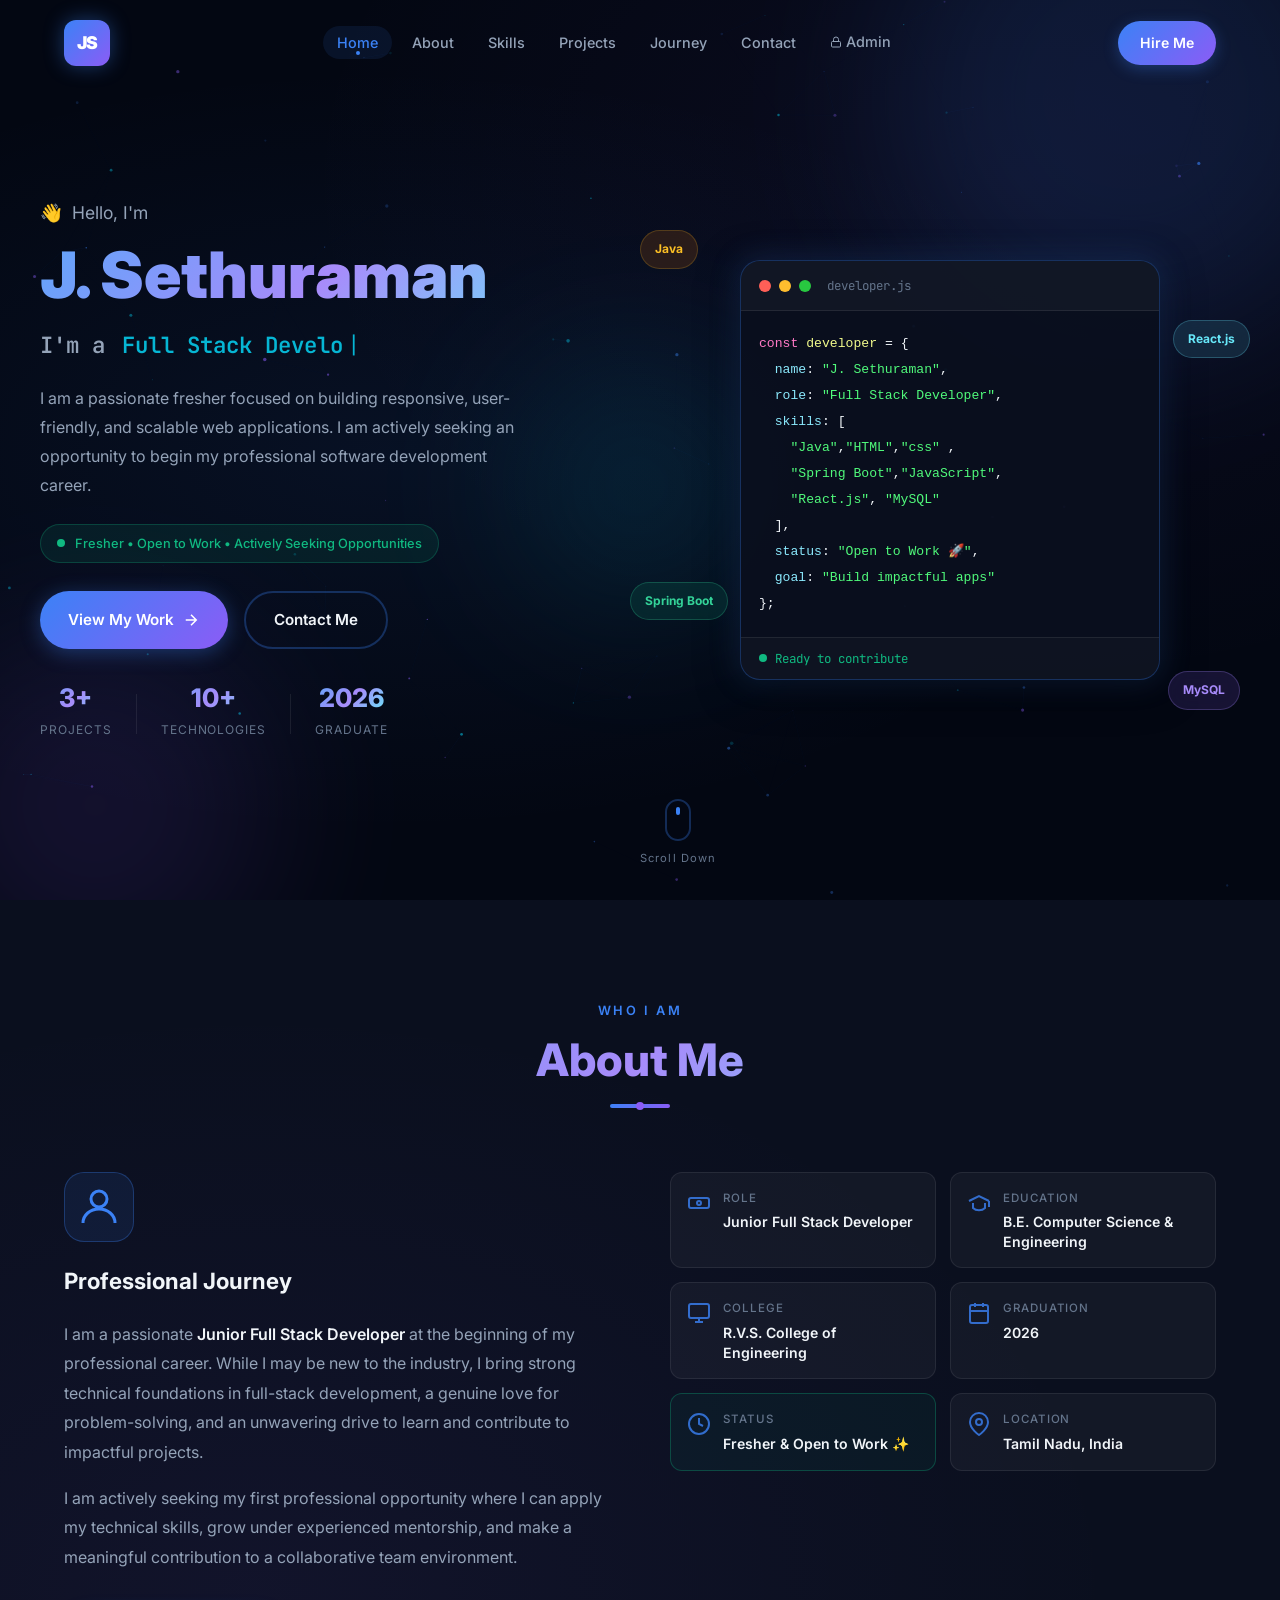
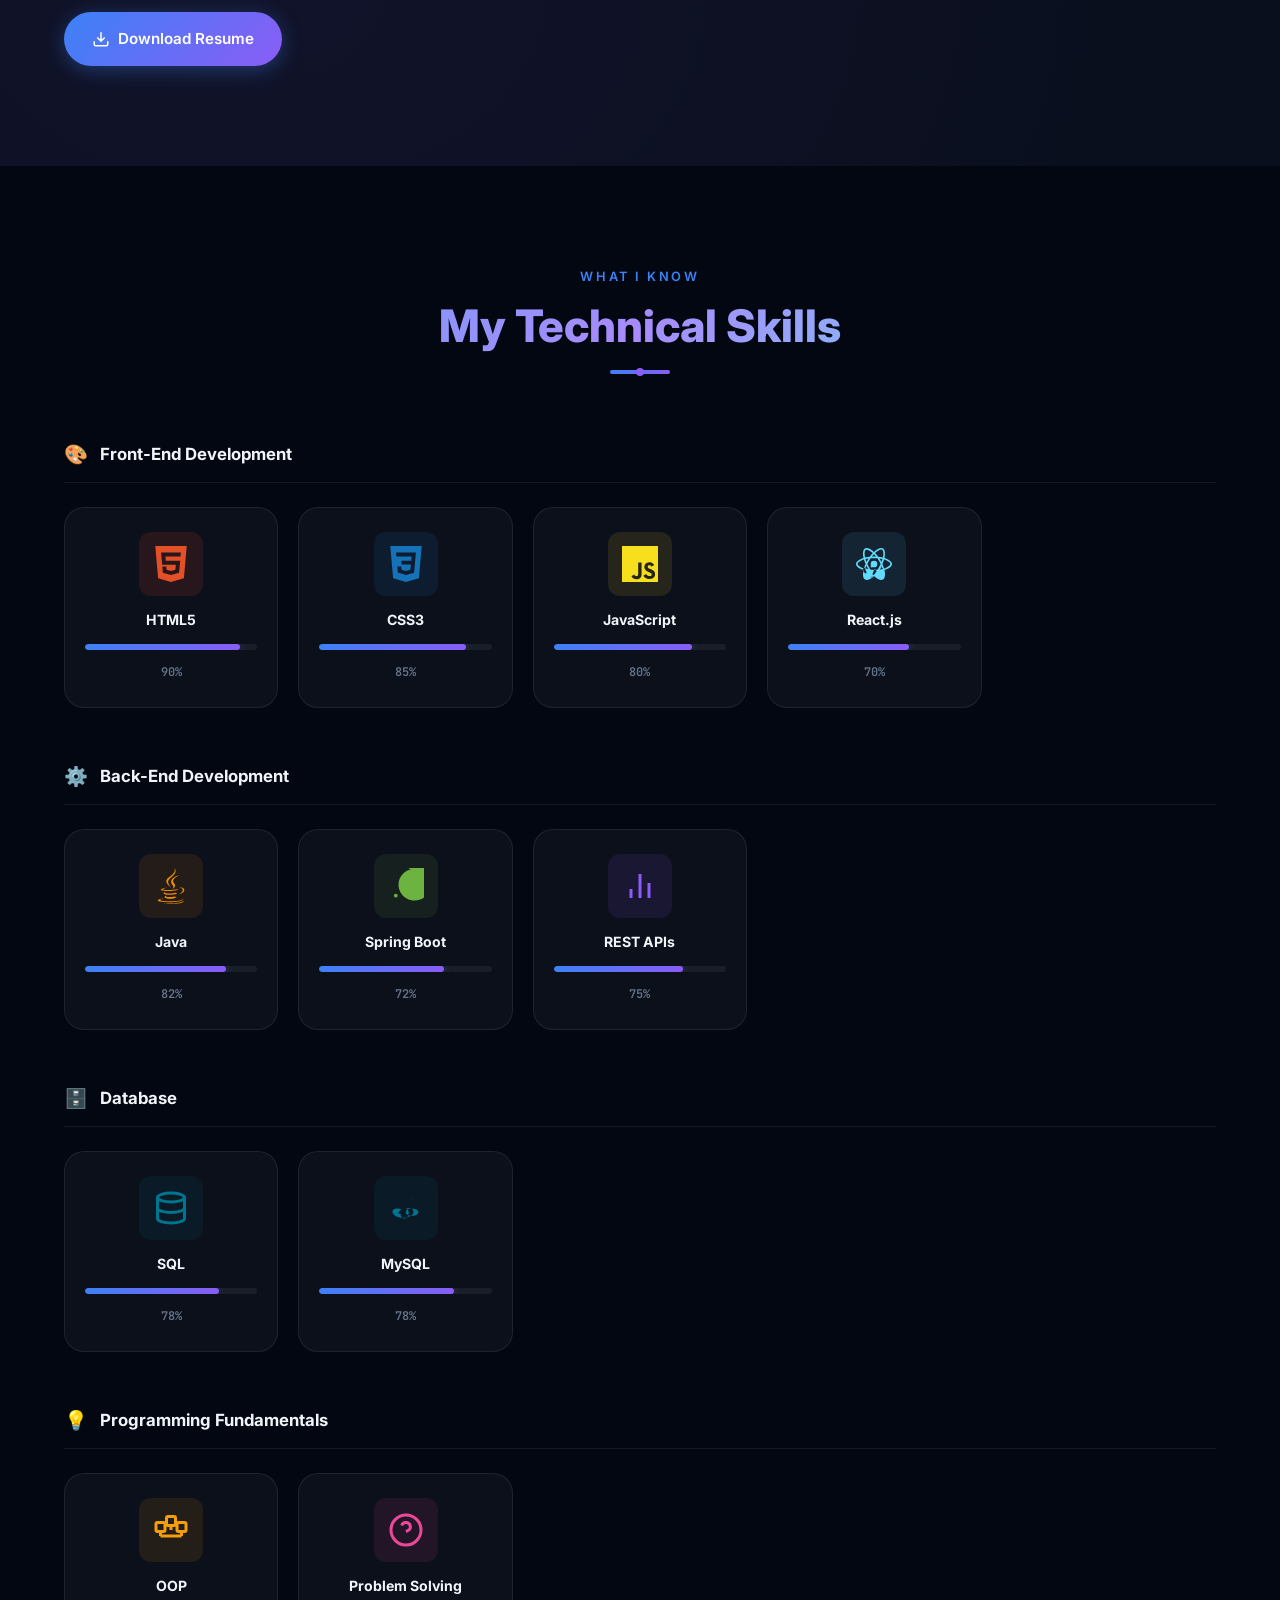
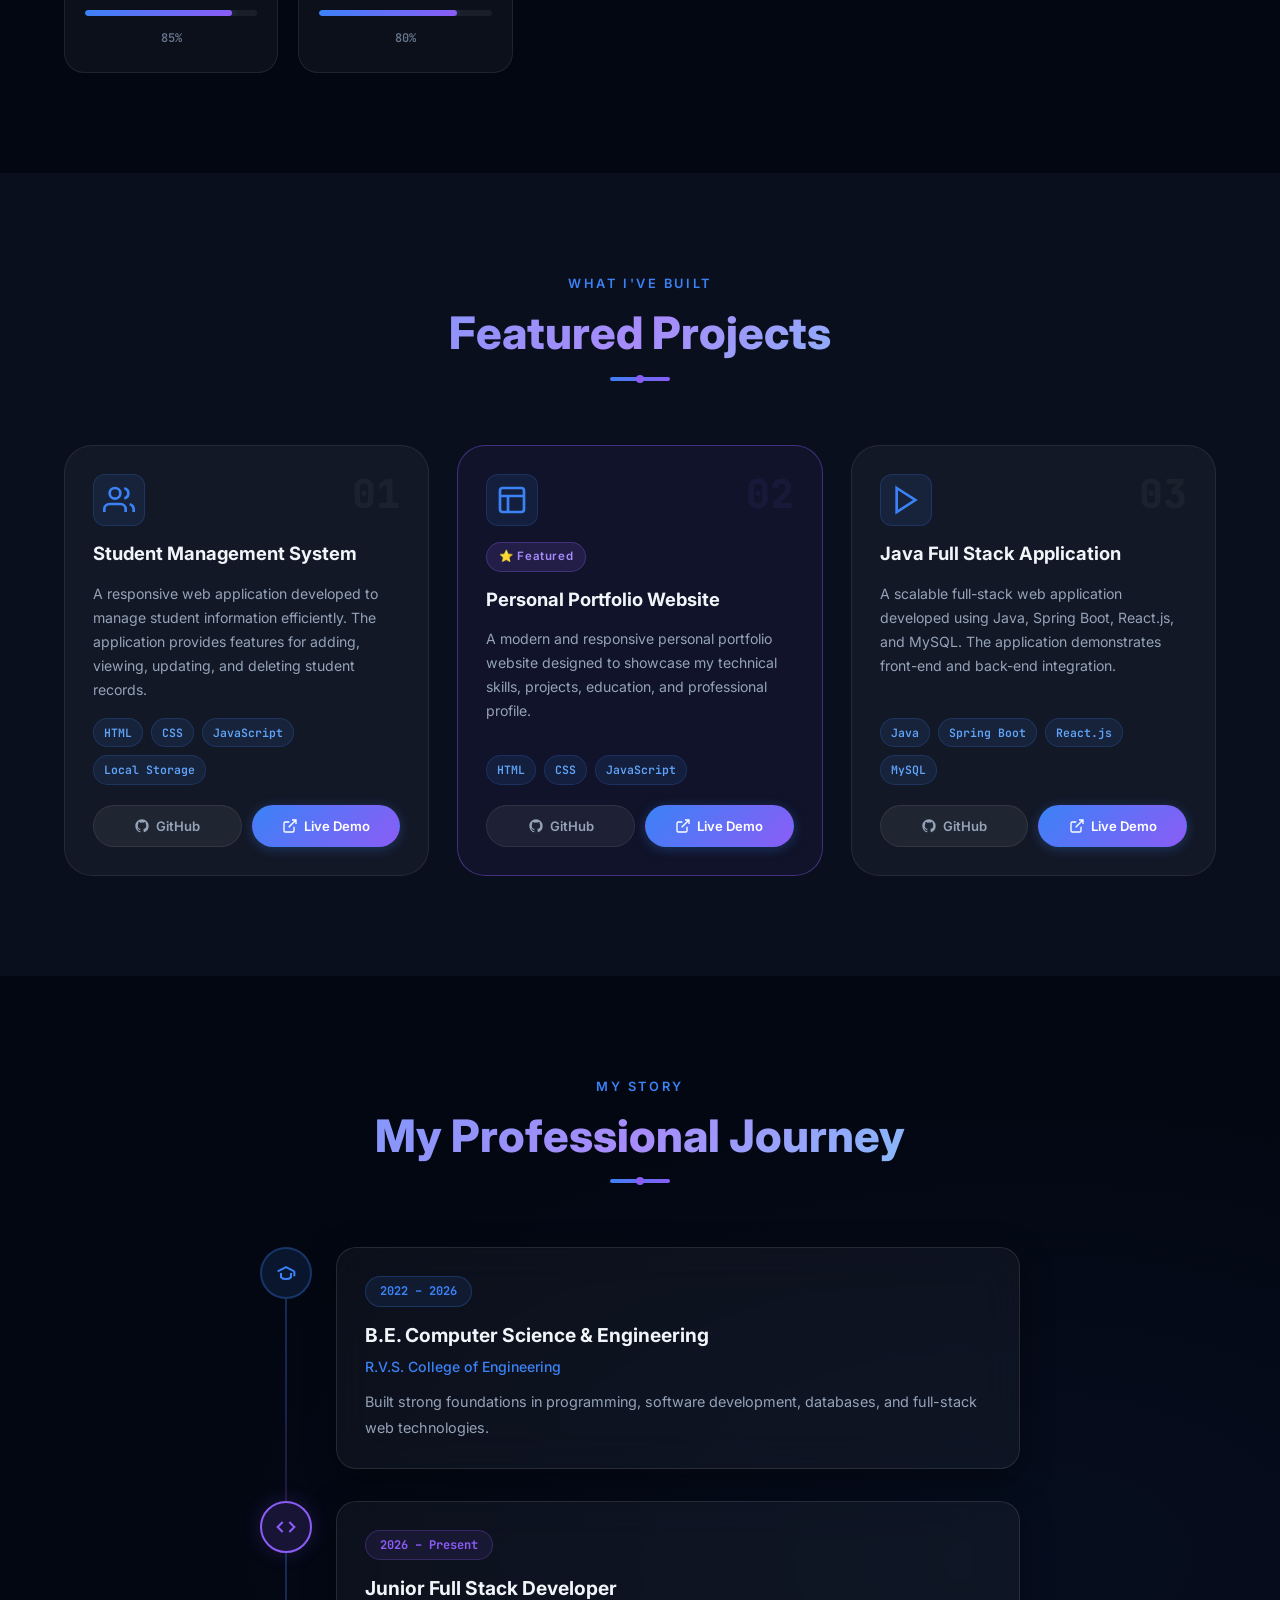
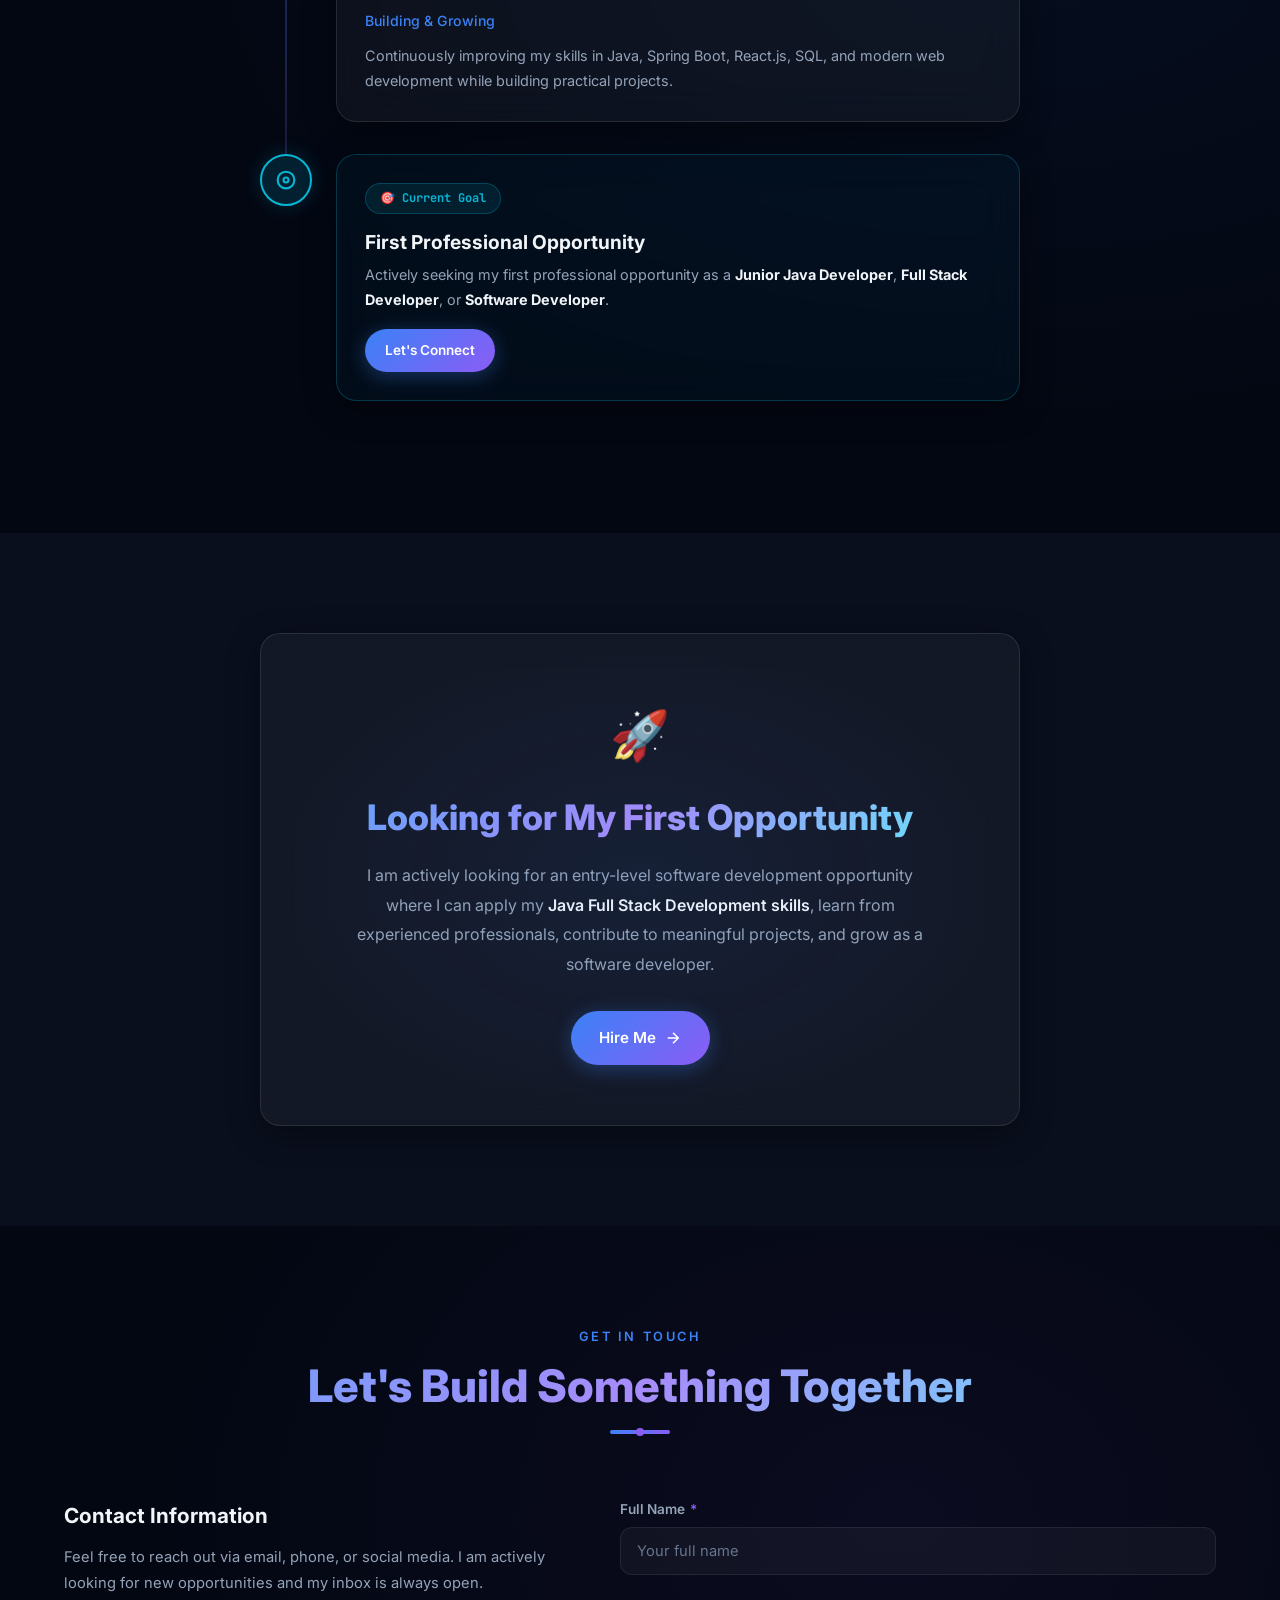
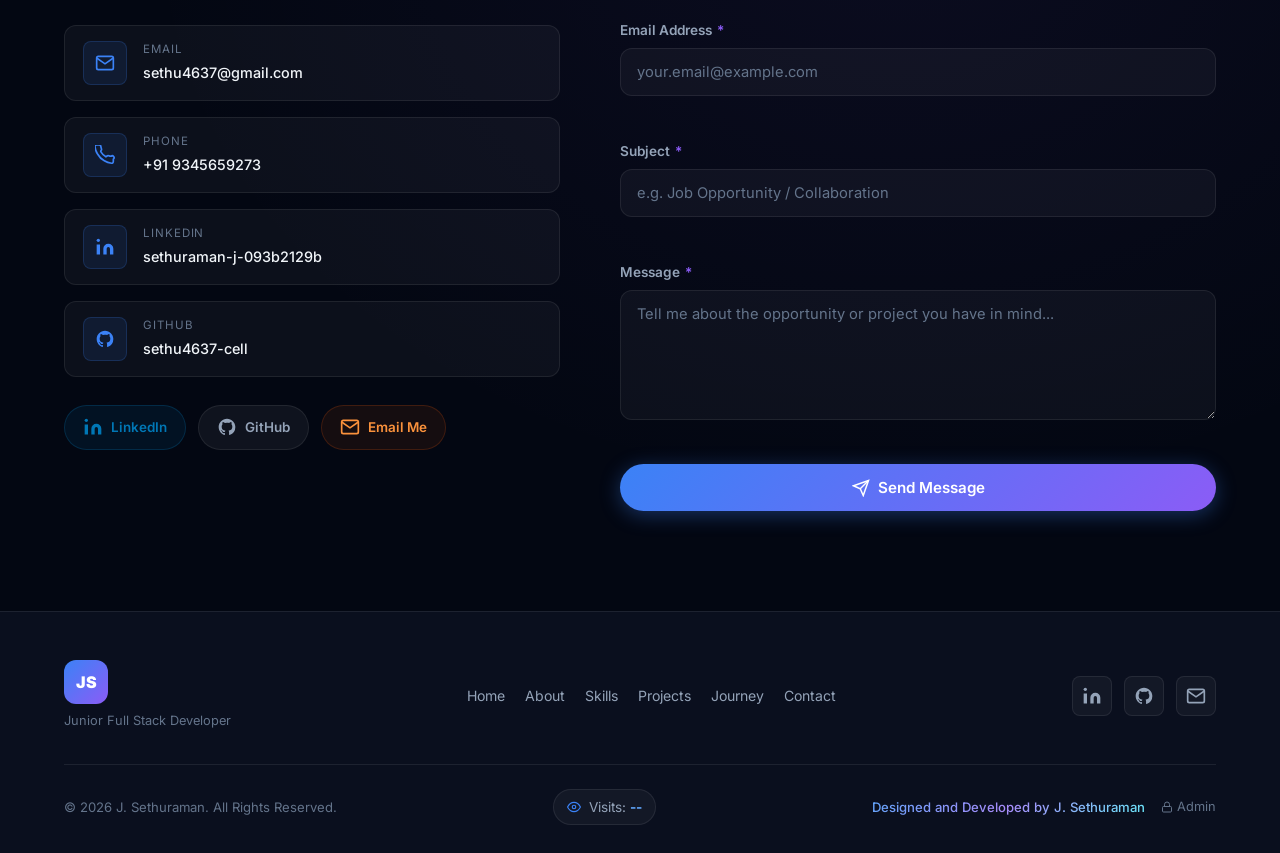
==== commit 876a3193: "Update portfolio" ====
--- a/index.html
+++ b/index.html
@@ -103,7 +103,7 @@
             >
           </li>
           <li>
-            <a href="/admin/login" class="nav-link" title="Admin Portal" aria-label="Admin Portal">
+            <a href="admin/login.html" class="nav-link" title="Admin Portal" aria-label="Admin Portal">
               <span style="display: inline-flex; align-items: center; gap: 4px;">
                 <svg width="12" height="12" viewBox="0 0 24 24" fill="none" stroke="currentColor" stroke-width="2" aria-hidden="true"><rect x="3" y="11" width="18" height="11" rx="2"/><path d="M7 11V7a5 5 0 0110 0v4"/></svg>
                 Admin
@@ -1731,7 +1731,7 @@
           </div>
           <div style="display: inline-flex; align-items: center; gap: 1rem;">
             <p class="footer-credit">Designed and Developed by J. Sethuraman</p>
-            <a href="/admin/login" class="footer-admin-link" style="color: #64748b; font-size: 0.8rem; text-decoration: none; display: inline-flex; align-items: center; gap: 0.25rem; transition: color 0.2s;" onmouseover="this.style.color='#94a3b8'" onmouseout="this.style.color='#64748b'" title="Admin Portal" aria-label="Admin Portal">
+            <a href="admin/login.html" class="footer-admin-link" style="color: #64748b; font-size: 0.8rem; text-decoration: none; display: inline-flex; align-items: center; gap: 0.25rem; transition: color 0.2s;" onmouseover="this.style.color='#94a3b8'" onmouseout="this.style.color='#64748b'" title="Admin Portal" aria-label="Admin Portal">
               <svg width="12" height="12" viewBox="0 0 24 24" fill="none" stroke="currentColor" stroke-width="2" aria-hidden="true"><rect x="3" y="11" width="18" height="11" rx="2" ry="2"></rect><path d="M7 11V7a5 5 0 0 1 10 0v4"></path></svg>
               <span>Admin</span>
             </a>
@@ -1761,7 +1761,8 @@
       </svg>
     </button>
 
-    <!-- Main JavaScript -->
+    <!-- Configuration & Main JavaScript -->
+    <script src="js/config.js"></script>
     <script src="js/script.js"></script>
   </body>
 </html>
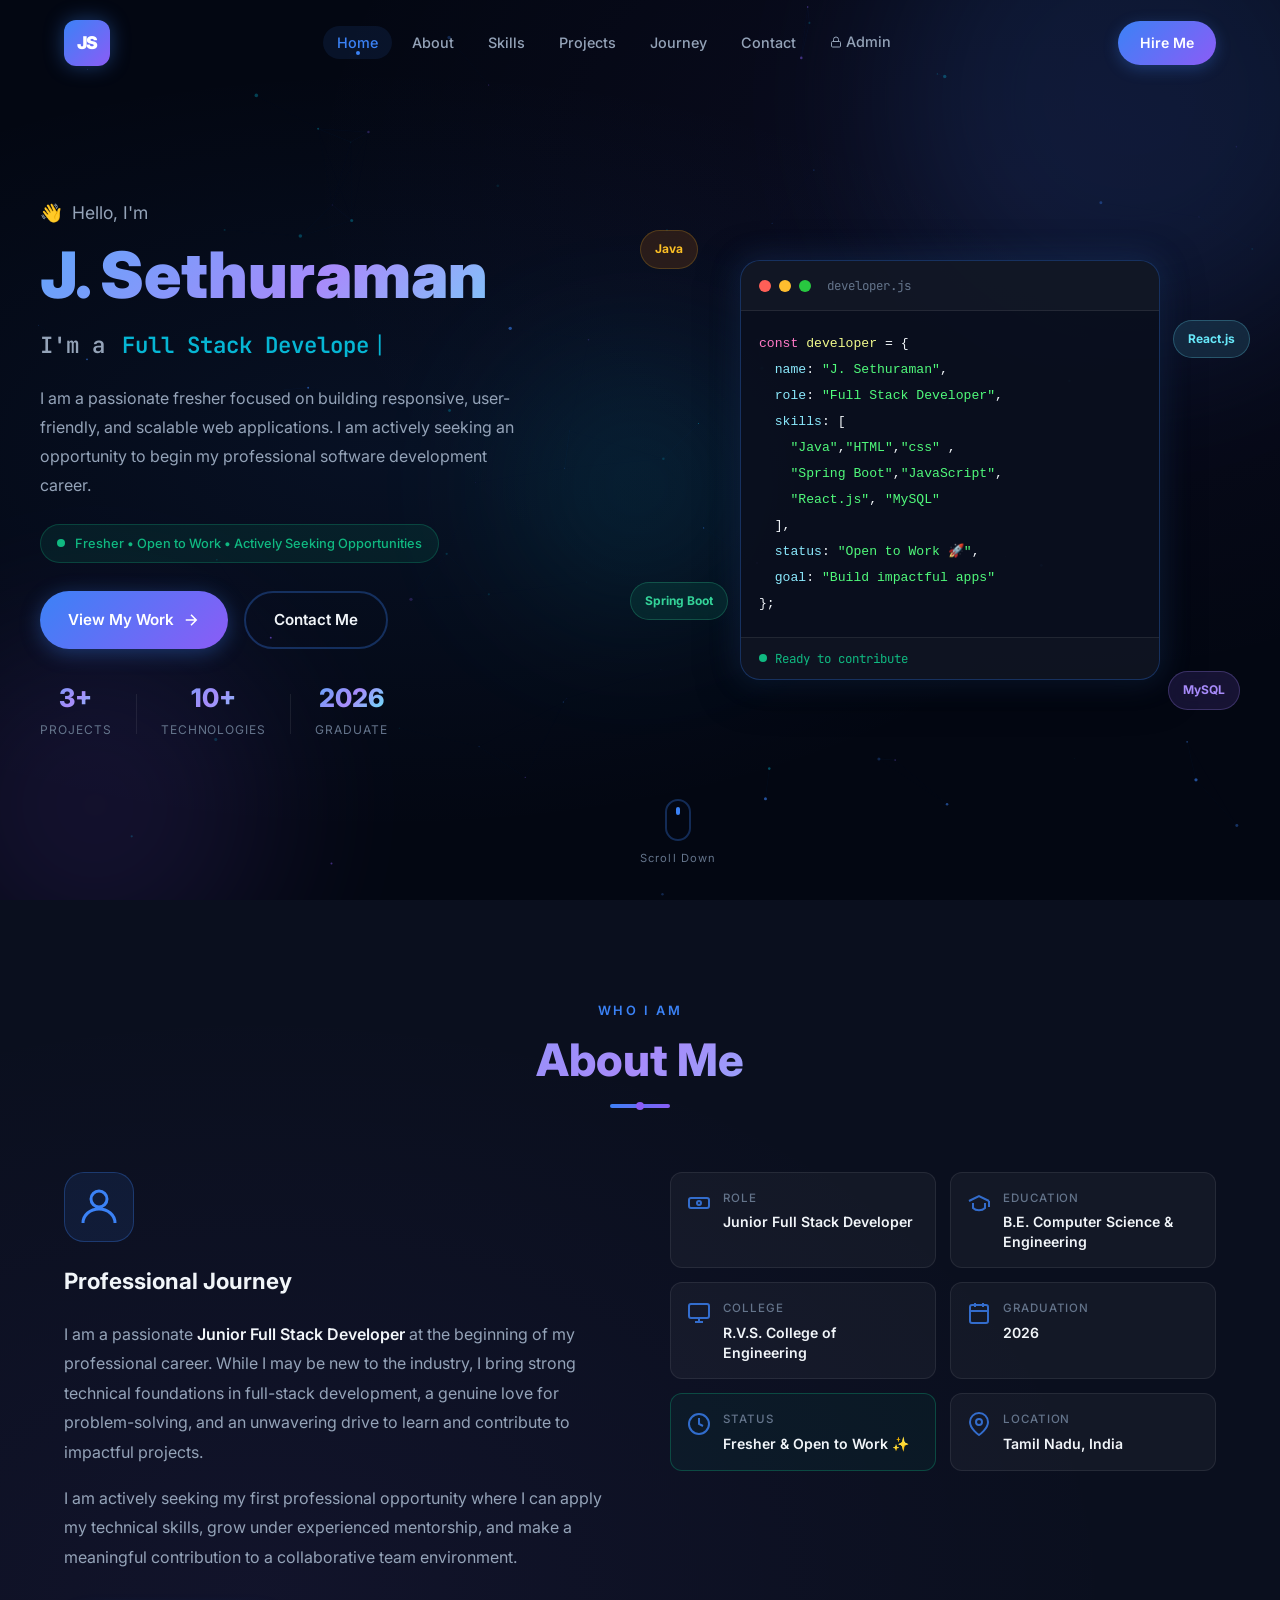
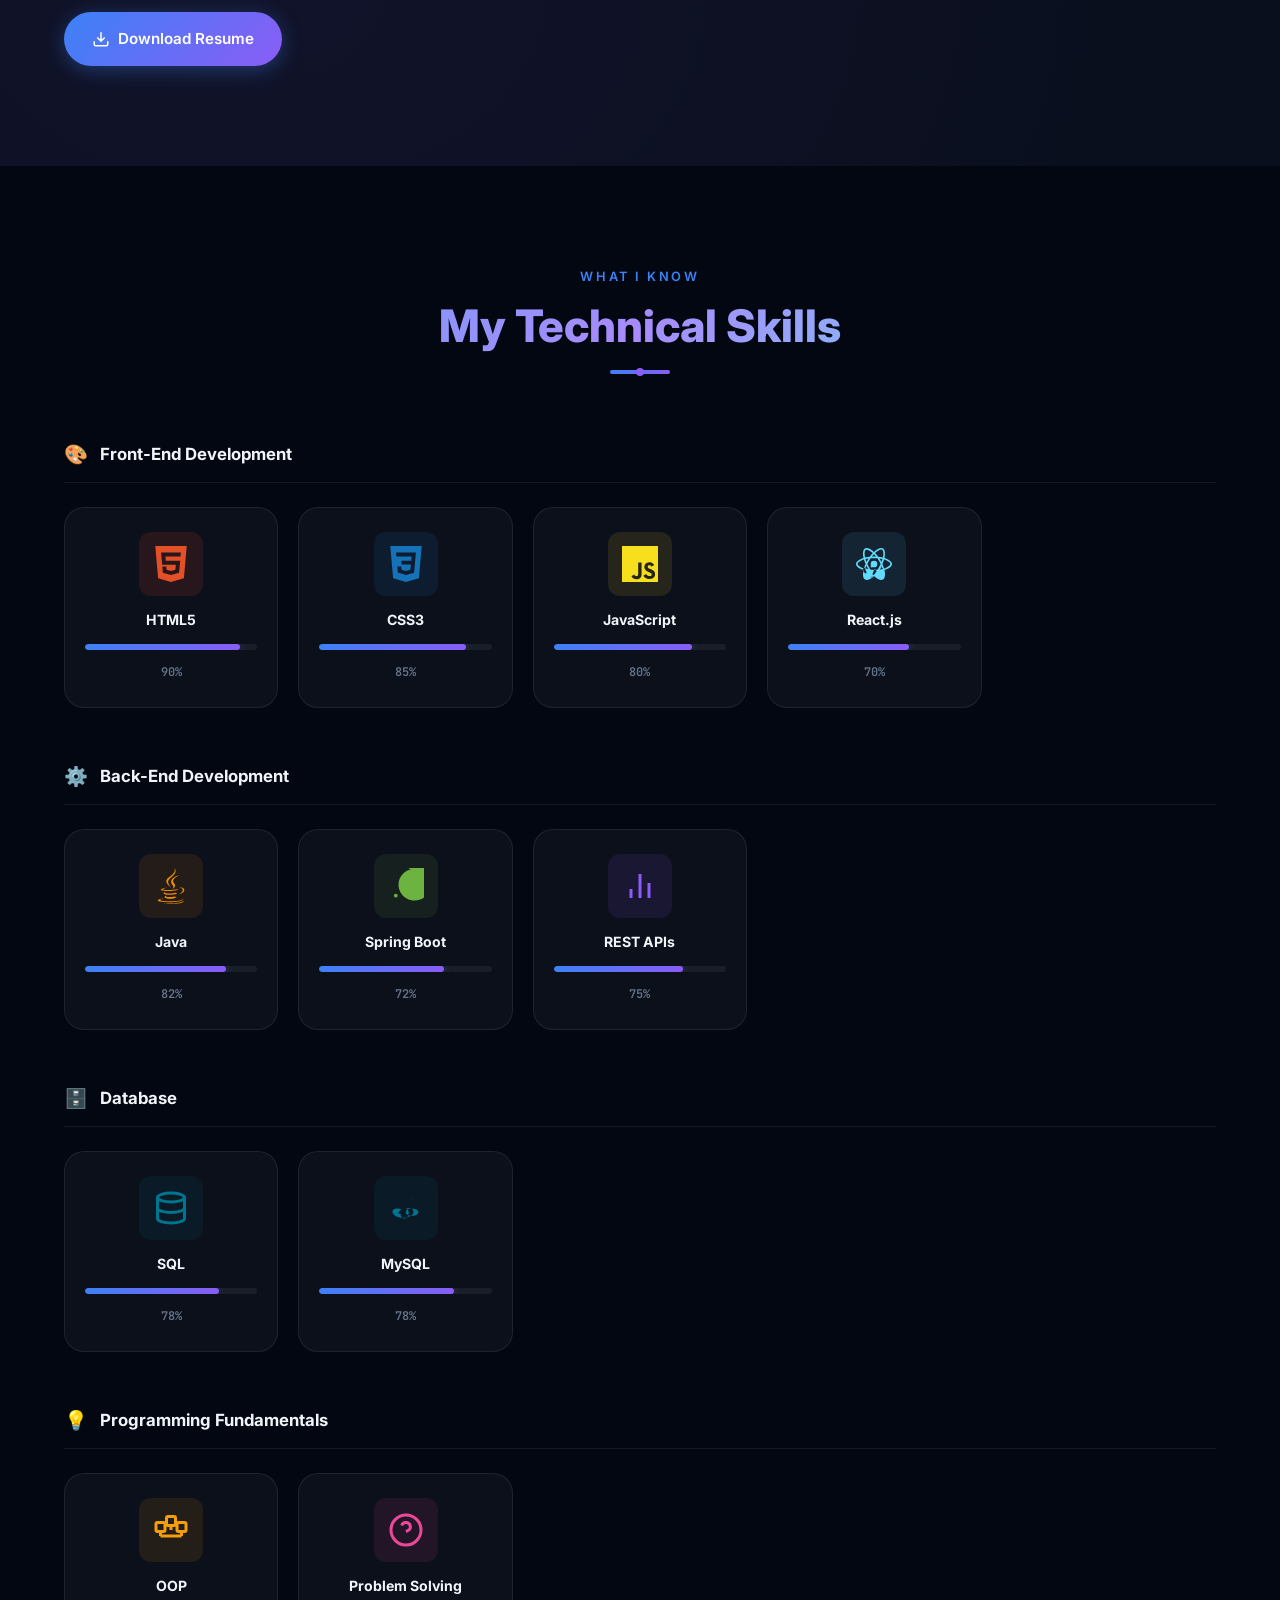
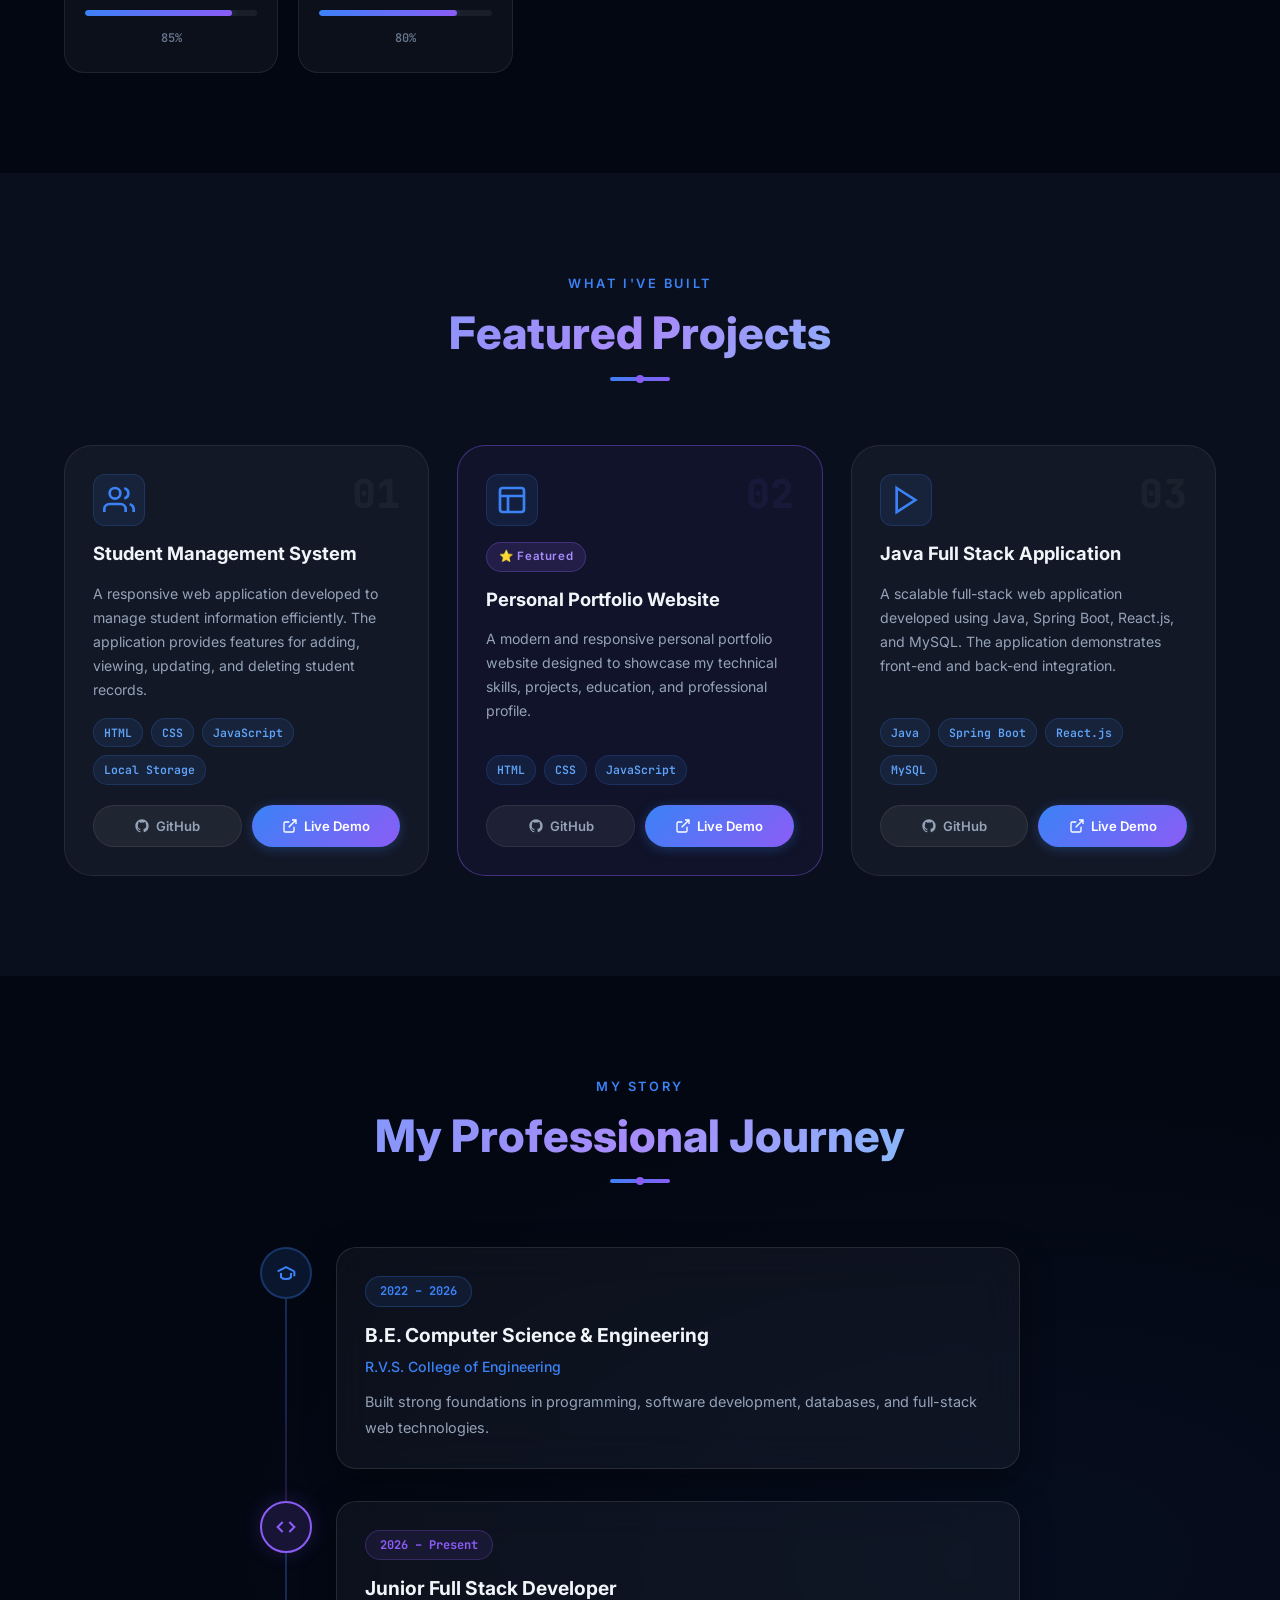
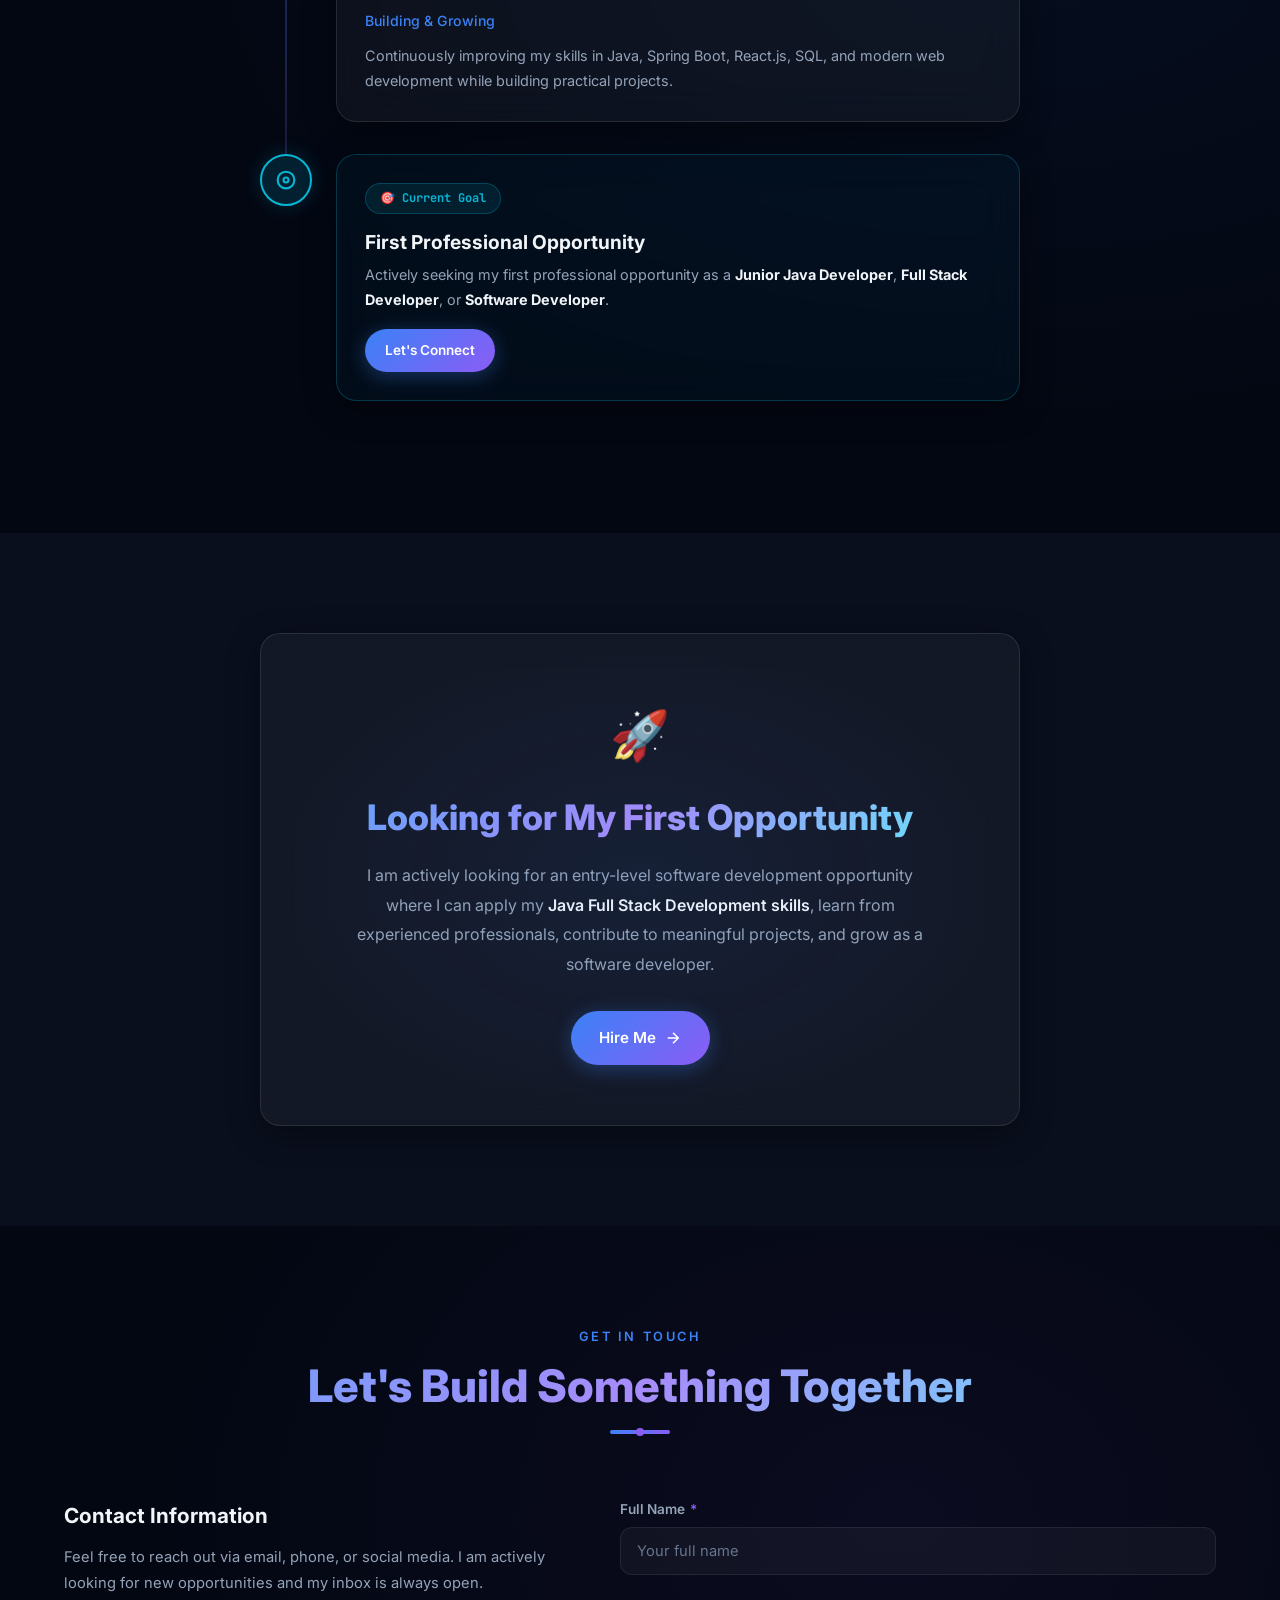
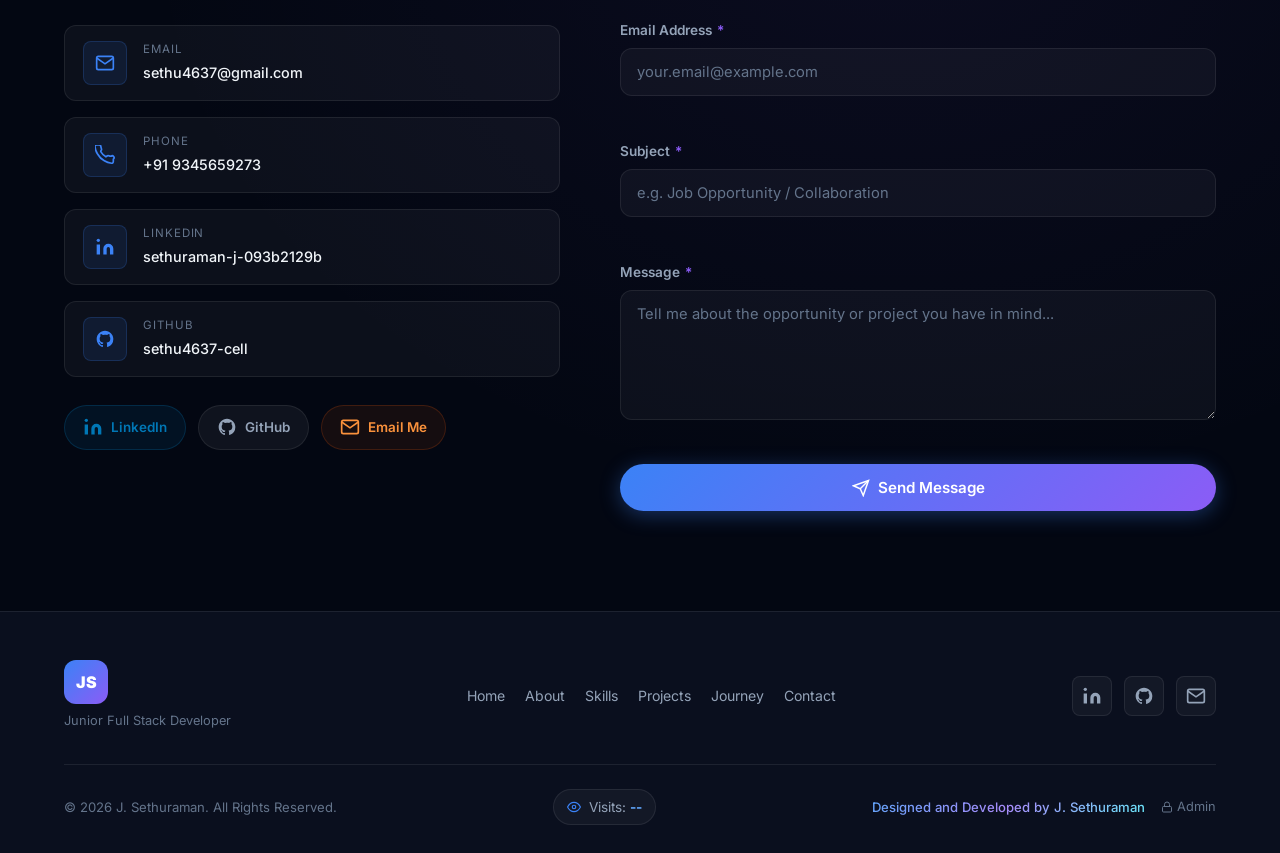
==== commit 84b1e2e9: "add google verification tag" ====
--- a/index.html
+++ b/index.html
@@ -44,6 +44,10 @@
 
     <!-- Main Stylesheet -->
     <link rel="stylesheet" href="css/style.css" />
+    <meta
+      name="google-site-verification"
+      content="N0dcXwu0-KNxWc-pU3ncqhKLSQGDzsY0Sv7LXLmllJM"
+    />
   </head>
   <body>
     <!-- ===========================
@@ -103,9 +107,25 @@
             >
           </li>
           <li>
-            <a href="admin/login.html" class="nav-link" title="Admin Portal" aria-label="Admin Portal">
-              <span style="display: inline-flex; align-items: center; gap: 4px;">
-                <svg width="12" height="12" viewBox="0 0 24 24" fill="none" stroke="currentColor" stroke-width="2" aria-hidden="true"><rect x="3" y="11" width="18" height="11" rx="2"/><path d="M7 11V7a5 5 0 0110 0v4"/></svg>
+            <a
+              href="admin/login.html"
+              class="nav-link"
+              title="Admin Portal"
+              aria-label="Admin Portal"
+            >
+              <span style="display: inline-flex; align-items: center; gap: 4px">
+                <svg
+                  width="12"
+                  height="12"
+                  viewBox="0 0 24 24"
+                  fill="none"
+                  stroke="currentColor"
+                  stroke-width="2"
+                  aria-hidden="true"
+                >
+                  <rect x="3" y="11" width="18" height="11" rx="2" />
+                  <path d="M7 11V7a5 5 0 0110 0v4" />
+                </svg>
                 Admin
               </span>
             </a>
@@ -1229,13 +1249,6 @@
           </div>
         </div>
       </section>
-
-
-
-
-
-
-
 
       <!-- ===========================
        FOOTER
@@ -1486,119 +1499,120 @@
                EmailJS (https://www.emailjs.com), or connect your own backend API.
                Example Formspree integration: change action="https://formspree.io/f/YOUR_FORM_ID" method="POST" -->
             <div class="contact-form-col" data-reveal>
-             <form
-  id="contact-form"
-  class="contact-form"
-  aria-label="Contact form"
->
-  <!-- Name -->
-  <div class="form-group">
-
-    <label for="contact-name" class="form-label">
-      Full Name <span aria-hidden="true">*</span>
-    </label>
-
-    <input
-      type="text"
-      id="contact-name"
-      name="name"
-      class="form-input"
-      placeholder="Your full name"
-      autocomplete="name"
-      required
-    />
-    <span id="name-error" class="form-error" aria-live="polite"></span>
-
-  </div>
-
-
-  <!-- Email -->
-  <div class="form-group">
-
-    <label for="contact-email" class="form-label">
-      Email Address <span aria-hidden="true">*</span>
-    </label>
-
-    <input
-      type="email"
-      id="contact-email"
-      name="email"
-      class="form-input"
-      placeholder="your.email@example.com"
-      autocomplete="email"
-      required
-    />
-    <span id="email-error" class="form-error" aria-live="polite"></span>
-
-  </div>
-
-
-  <!-- Subject -->
-  <div class="form-group">
-
-    <label for="contact-subject" class="form-label">
-      Subject <span aria-hidden="true">*</span>
-    </label>
-
-    <input
-      type="text"
-      id="contact-subject"
-      name="subject"
-      class="form-input"
-      placeholder="e.g. Job Opportunity / Collaboration"
-      required
-    />
-    <span id="subject-error" class="form-error" aria-live="polite"></span>
-
-  </div>
-
-
-  <!-- Message -->
-  <div class="form-group">
-
-    <label for="contact-message" class="form-label">
-      Message <span aria-hidden="true">*</span>
-    </label>
-
-    <textarea
-      id="contact-message"
-      name="message"
-      class="form-input form-textarea"
-      placeholder="Tell me about the opportunity or project you have in mind..."
-      rows="5"
-      required
-    ></textarea>
-    <span id="message-error" class="form-error" aria-live="polite"></span>
-
-  </div>
-
-
-  <!-- Submit Button -->
-  <button
-    type="submit"
-    id="form-submit-btn"
-    class="btn btn-primary btn-full"
-    aria-label="Send message"
-  >
-
-    <svg
-      width="18"
-      height="18"
-      viewBox="0 0 24 24"
-      fill="none"
-      stroke="currentColor"
-      stroke-width="2"
-      aria-hidden="true"
-    >
-      <line x1="22" y1="2" x2="11" y2="13" />
-      <polygon points="22 2 15 22 11 13 2 9 22 2" />
-    </svg>
-
-    <span>Send Message</span>
-
-  </button>
-
-</form>
+              <form
+                id="contact-form"
+                class="contact-form"
+                aria-label="Contact form"
+              >
+                <!-- Name -->
+                <div class="form-group">
+                  <label for="contact-name" class="form-label">
+                    Full Name <span aria-hidden="true">*</span>
+                  </label>
+
+                  <input
+                    type="text"
+                    id="contact-name"
+                    name="name"
+                    class="form-input"
+                    placeholder="Your full name"
+                    autocomplete="name"
+                    required
+                  />
+                  <span
+                    id="name-error"
+                    class="form-error"
+                    aria-live="polite"
+                  ></span>
+                </div>
+
+                <!-- Email -->
+                <div class="form-group">
+                  <label for="contact-email" class="form-label">
+                    Email Address <span aria-hidden="true">*</span>
+                  </label>
+
+                  <input
+                    type="email"
+                    id="contact-email"
+                    name="email"
+                    class="form-input"
+                    placeholder="your.email@example.com"
+                    autocomplete="email"
+                    required
+                  />
+                  <span
+                    id="email-error"
+                    class="form-error"
+                    aria-live="polite"
+                  ></span>
+                </div>
+
+                <!-- Subject -->
+                <div class="form-group">
+                  <label for="contact-subject" class="form-label">
+                    Subject <span aria-hidden="true">*</span>
+                  </label>
+
+                  <input
+                    type="text"
+                    id="contact-subject"
+                    name="subject"
+                    class="form-input"
+                    placeholder="e.g. Job Opportunity / Collaboration"
+                    required
+                  />
+                  <span
+                    id="subject-error"
+                    class="form-error"
+                    aria-live="polite"
+                  ></span>
+                </div>
+
+                <!-- Message -->
+                <div class="form-group">
+                  <label for="contact-message" class="form-label">
+                    Message <span aria-hidden="true">*</span>
+                  </label>
+
+                  <textarea
+                    id="contact-message"
+                    name="message"
+                    class="form-input form-textarea"
+                    placeholder="Tell me about the opportunity or project you have in mind..."
+                    rows="5"
+                    required
+                  ></textarea>
+                  <span
+                    id="message-error"
+                    class="form-error"
+                    aria-live="polite"
+                  ></span>
+                </div>
+
+                <!-- Submit Button -->
+                <button
+                  type="submit"
+                  id="form-submit-btn"
+                  class="btn btn-primary btn-full"
+                  aria-label="Send message"
+                >
+                  <svg
+                    width="18"
+                    height="18"
+                    viewBox="0 0 24 24"
+                    fill="none"
+                    stroke="currentColor"
+                    stroke-width="2"
+                    aria-hidden="true"
+                  >
+                    <line x1="22" y1="2" x2="11" y2="13" />
+                    <polygon points="22 2 15 22 11 13 2 9 22 2" />
+                  </svg>
+
+                  <span>Send Message</span>
+                </button>
+              </form>
               <!-- Success message - hidden initially -->
               <div
                 id="form-success"
@@ -1622,7 +1636,16 @@
                 role="alert"
                 aria-live="polite"
                 hidden
-                style="margin-top: 1rem; padding: 1rem; background: rgba(239, 68, 68, 0.12); border: 1px solid rgba(239, 68, 68, 0.3); border-radius: 8px; color: #f87171; font-size: 0.95rem; text-align: center;"
+                style="
+                  margin-top: 1rem;
+                  padding: 1rem;
+                  background: rgba(239, 68, 68, 0.12);
+                  border: 1px solid rgba(239, 68, 68, 0.3);
+                  border-radius: 8px;
+                  color: #f87171;
+                  font-size: 0.95rem;
+                  text-align: center;
+                "
               ></div>
             </div>
           </div>
@@ -1722,17 +1745,71 @@
           <p class="footer-copy">
             &copy; 2026 J. Sethuraman. All Rights Reserved.
           </p>
-          <div class="footer-visitor-badge" id="visitor-badge" style="display: inline-flex; align-items: center; gap: 0.45rem; font-size: 0.85rem; color: #94a3b8; background: rgba(255,255,255,0.04); padding: 0.35rem 0.85rem; border-radius: 9999px; border: 1px solid rgba(255,255,255,0.08);">
-            <svg width="14" height="14" viewBox="0 0 24 24" fill="none" stroke="#3b82f6" stroke-width="2" aria-hidden="true">
+          <div
+            class="footer-visitor-badge"
+            id="visitor-badge"
+            style="
+              display: inline-flex;
+              align-items: center;
+              gap: 0.45rem;
+              font-size: 0.85rem;
+              color: #94a3b8;
+              background: rgba(255, 255, 255, 0.04);
+              padding: 0.35rem 0.85rem;
+              border-radius: 9999px;
+              border: 1px solid rgba(255, 255, 255, 0.08);
+            "
+          >
+            <svg
+              width="14"
+              height="14"
+              viewBox="0 0 24 24"
+              fill="none"
+              stroke="#3b82f6"
+              stroke-width="2"
+              aria-hidden="true"
+            >
               <path d="M1 12s4-8 11-8 11 8 11 8-4 8-11 8-11-8-11-8z"></path>
               <circle cx="12" cy="12" r="3"></circle>
             </svg>
-            <span>Visits: <strong id="visitor-count" style="color: #60a5fa;">--</strong></span>
-          </div>
-          <div style="display: inline-flex; align-items: center; gap: 1rem;">
+            <span
+              >Visits:
+              <strong id="visitor-count" style="color: #60a5fa"
+                >--</strong
+              ></span
+            >
+          </div>
+          <div style="display: inline-flex; align-items: center; gap: 1rem">
             <p class="footer-credit">Designed and Developed by J. Sethuraman</p>
-            <a href="admin/login.html" class="footer-admin-link" style="color: #64748b; font-size: 0.8rem; text-decoration: none; display: inline-flex; align-items: center; gap: 0.25rem; transition: color 0.2s;" onmouseover="this.style.color='#94a3b8'" onmouseout="this.style.color='#64748b'" title="Admin Portal" aria-label="Admin Portal">
-              <svg width="12" height="12" viewBox="0 0 24 24" fill="none" stroke="currentColor" stroke-width="2" aria-hidden="true"><rect x="3" y="11" width="18" height="11" rx="2" ry="2"></rect><path d="M7 11V7a5 5 0 0 1 10 0v4"></path></svg>
+            <a
+              href="admin/login.html"
+              class="footer-admin-link"
+              style="
+                color: #64748b;
+                font-size: 0.8rem;
+                text-decoration: none;
+                display: inline-flex;
+                align-items: center;
+                gap: 0.25rem;
+                transition: color 0.2s;
+              "
+              onmouseover="this.style.color = '#94a3b8'"
+              onmouseout="this.style.color = '#64748b'"
+              title="Admin Portal"
+              aria-label="Admin Portal"
+            >
+              <svg
+                width="12"
+                height="12"
+                viewBox="0 0 24 24"
+                fill="none"
+                stroke="currentColor"
+                stroke-width="2"
+                aria-hidden="true"
+              >
+                <rect x="3" y="11" width="18" height="11" rx="2" ry="2"></rect>
+                <path d="M7 11V7a5 5 0 0 1 10 0v4"></path>
+              </svg>
               <span>Admin</span>
             </a>
           </div>
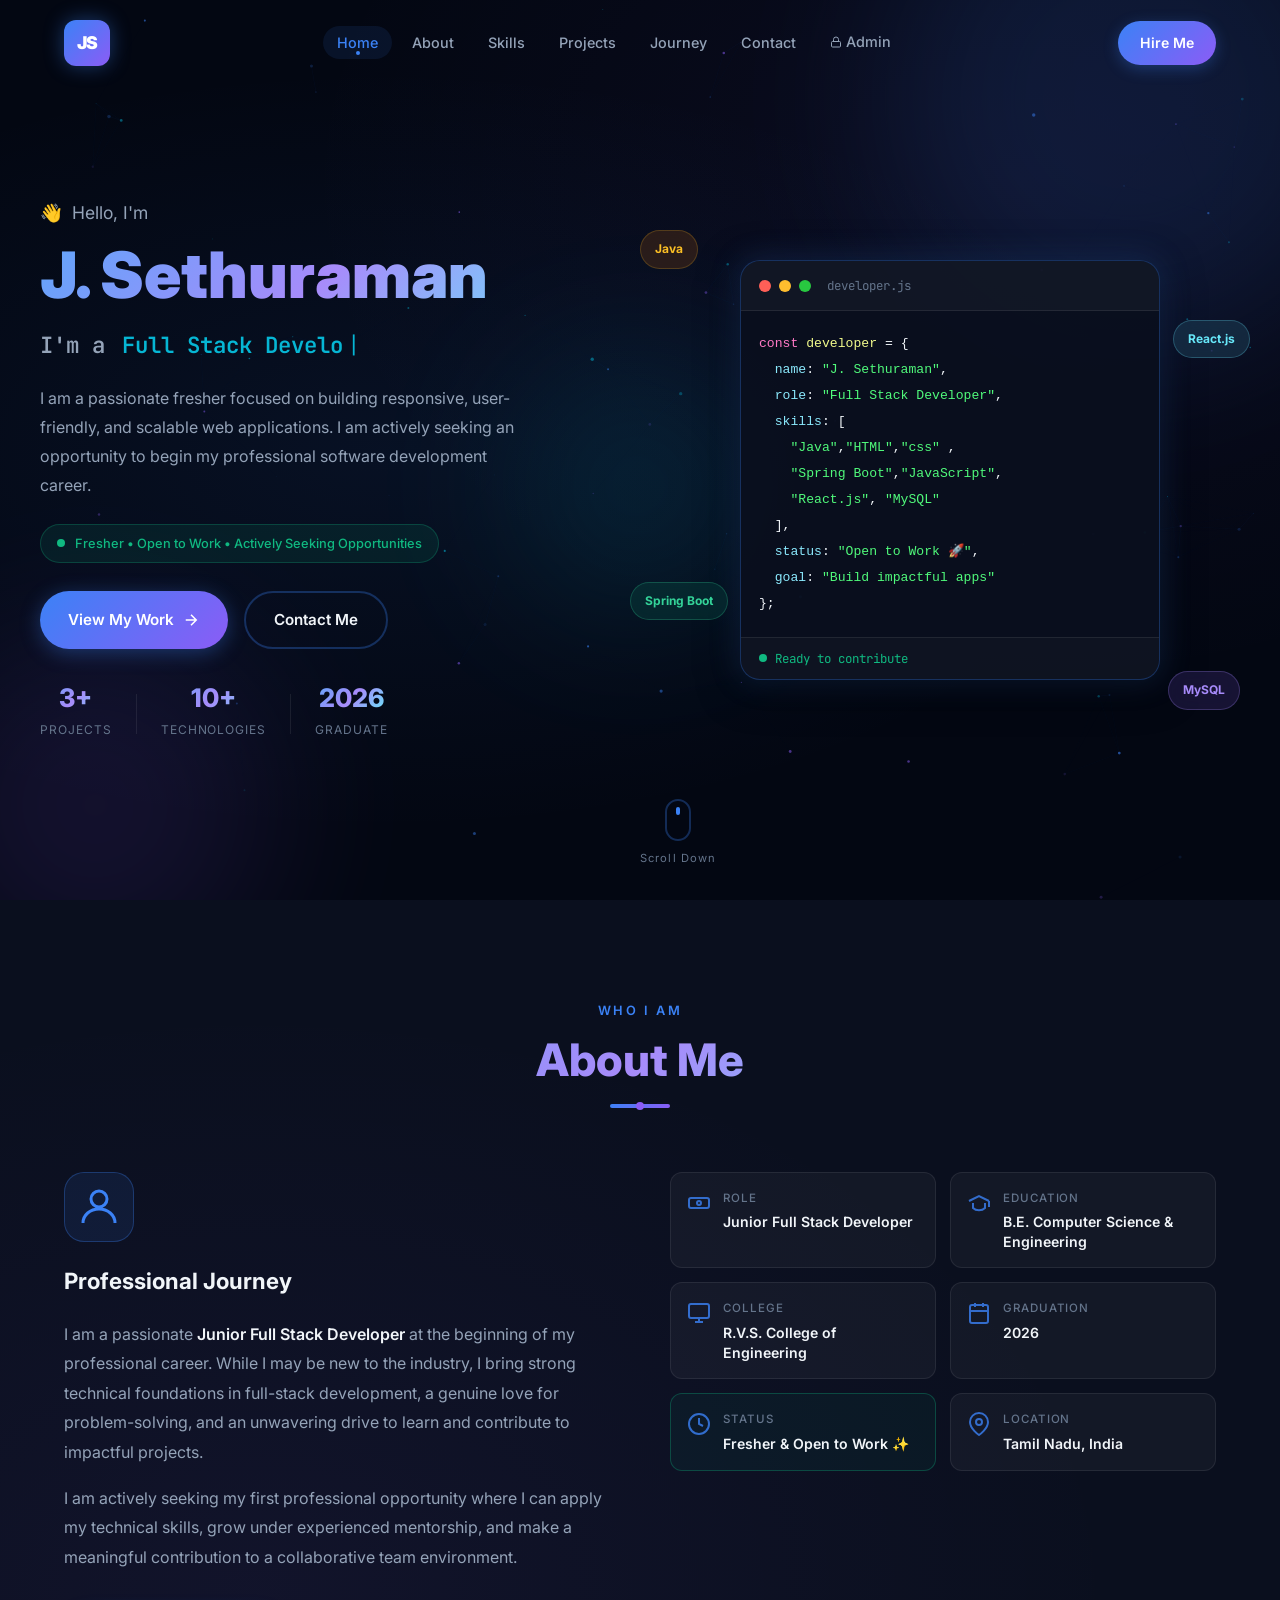
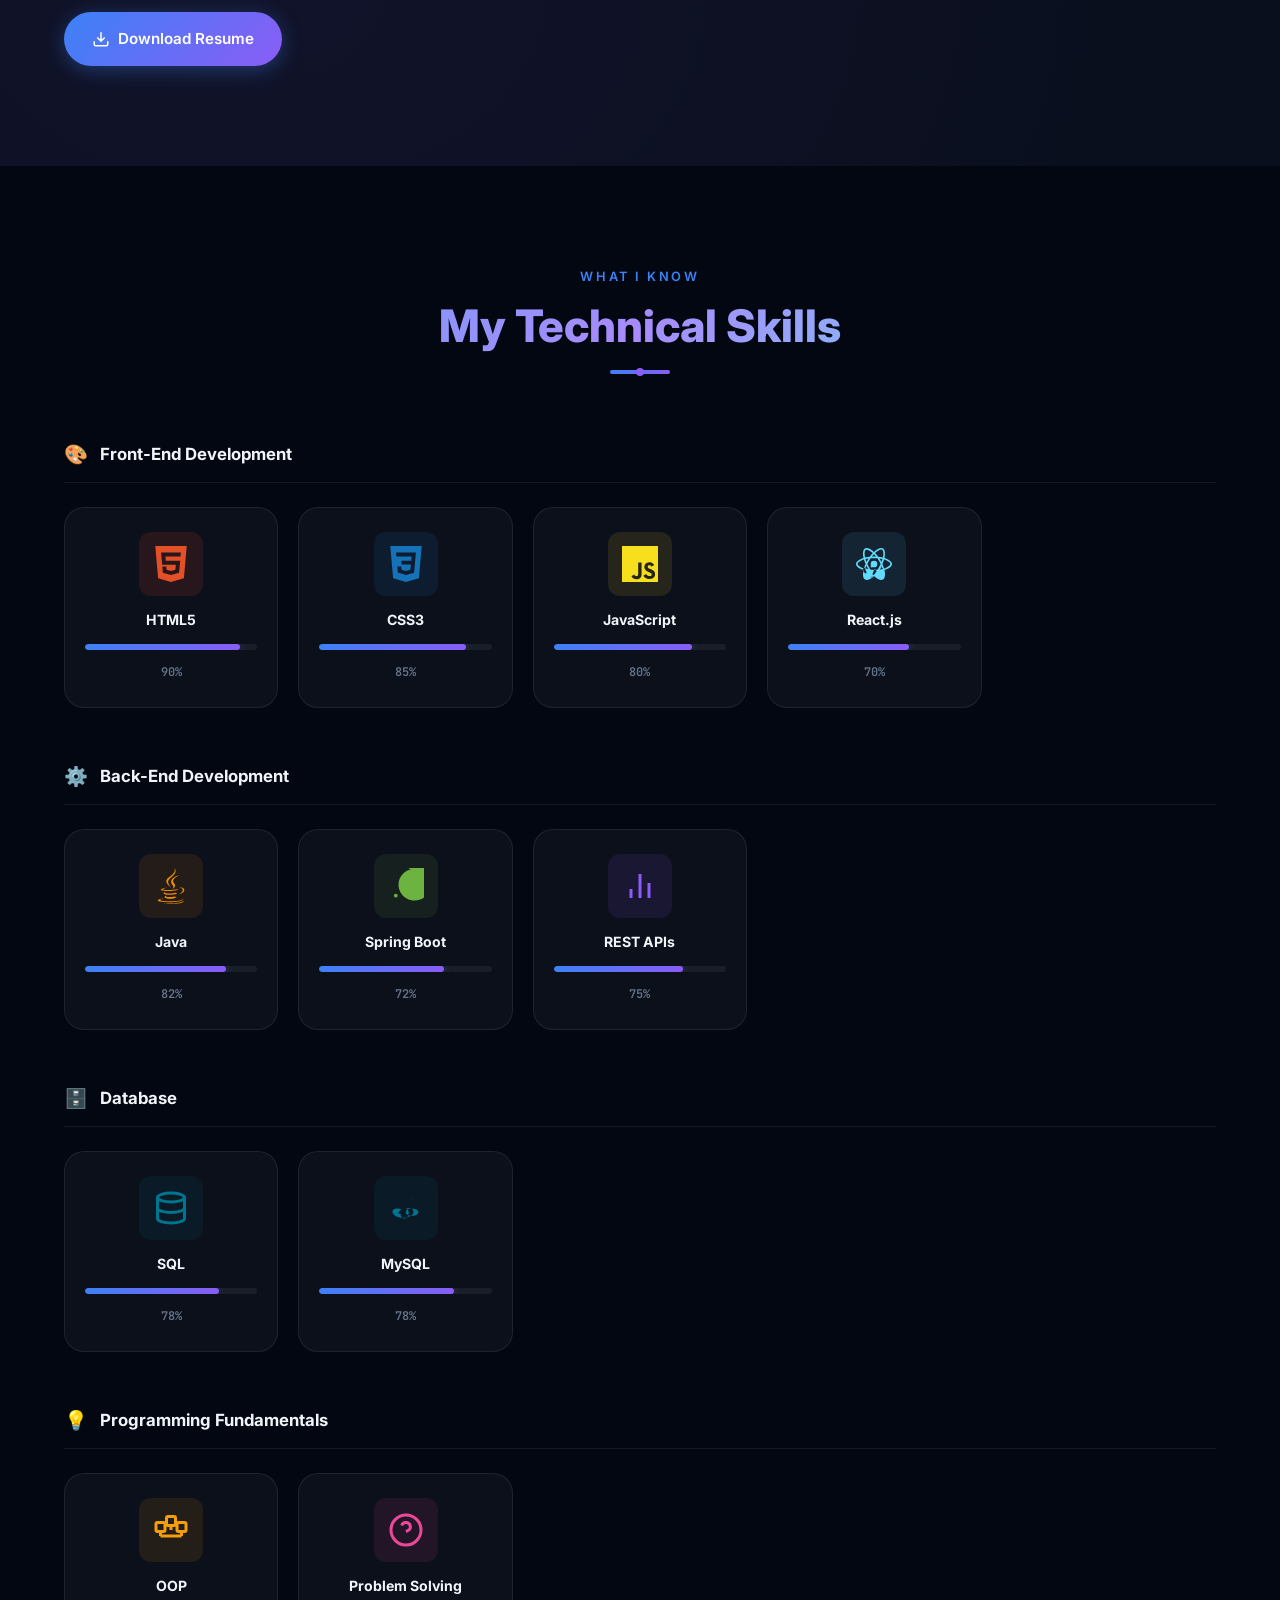
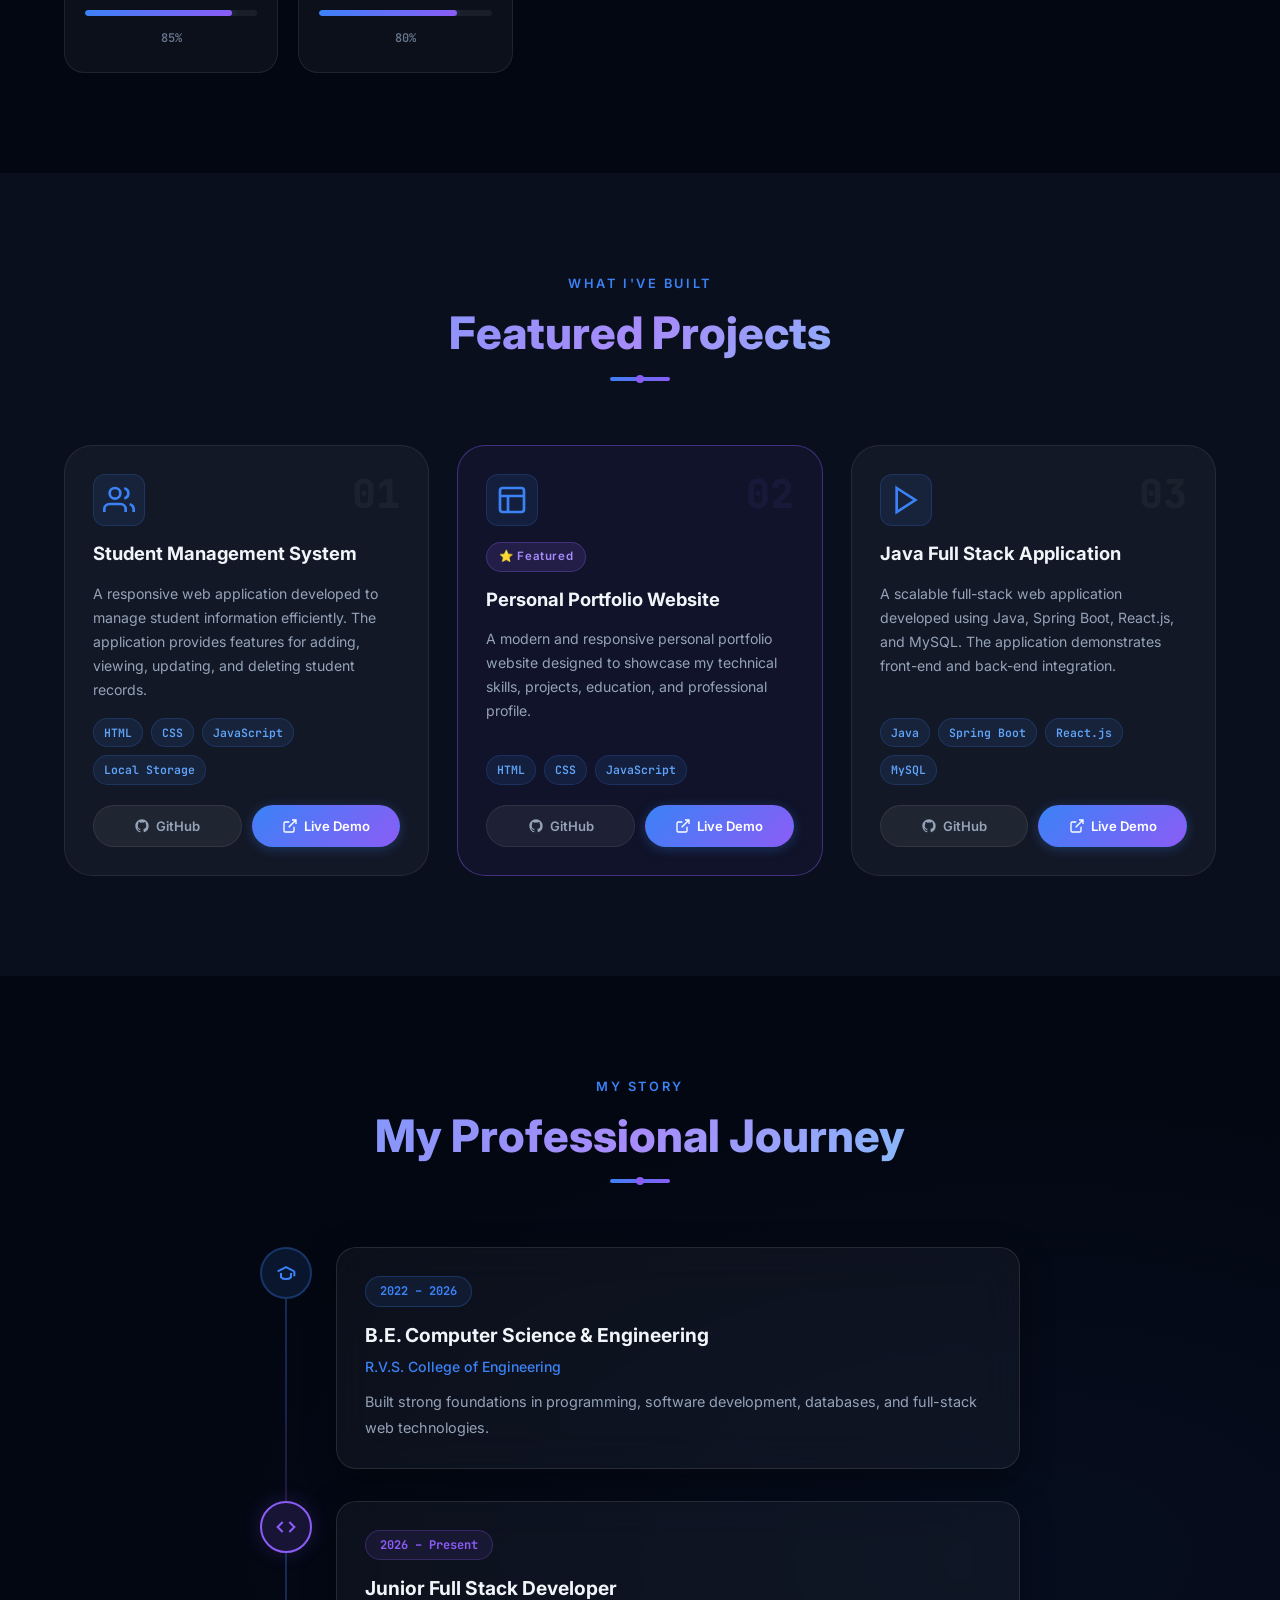
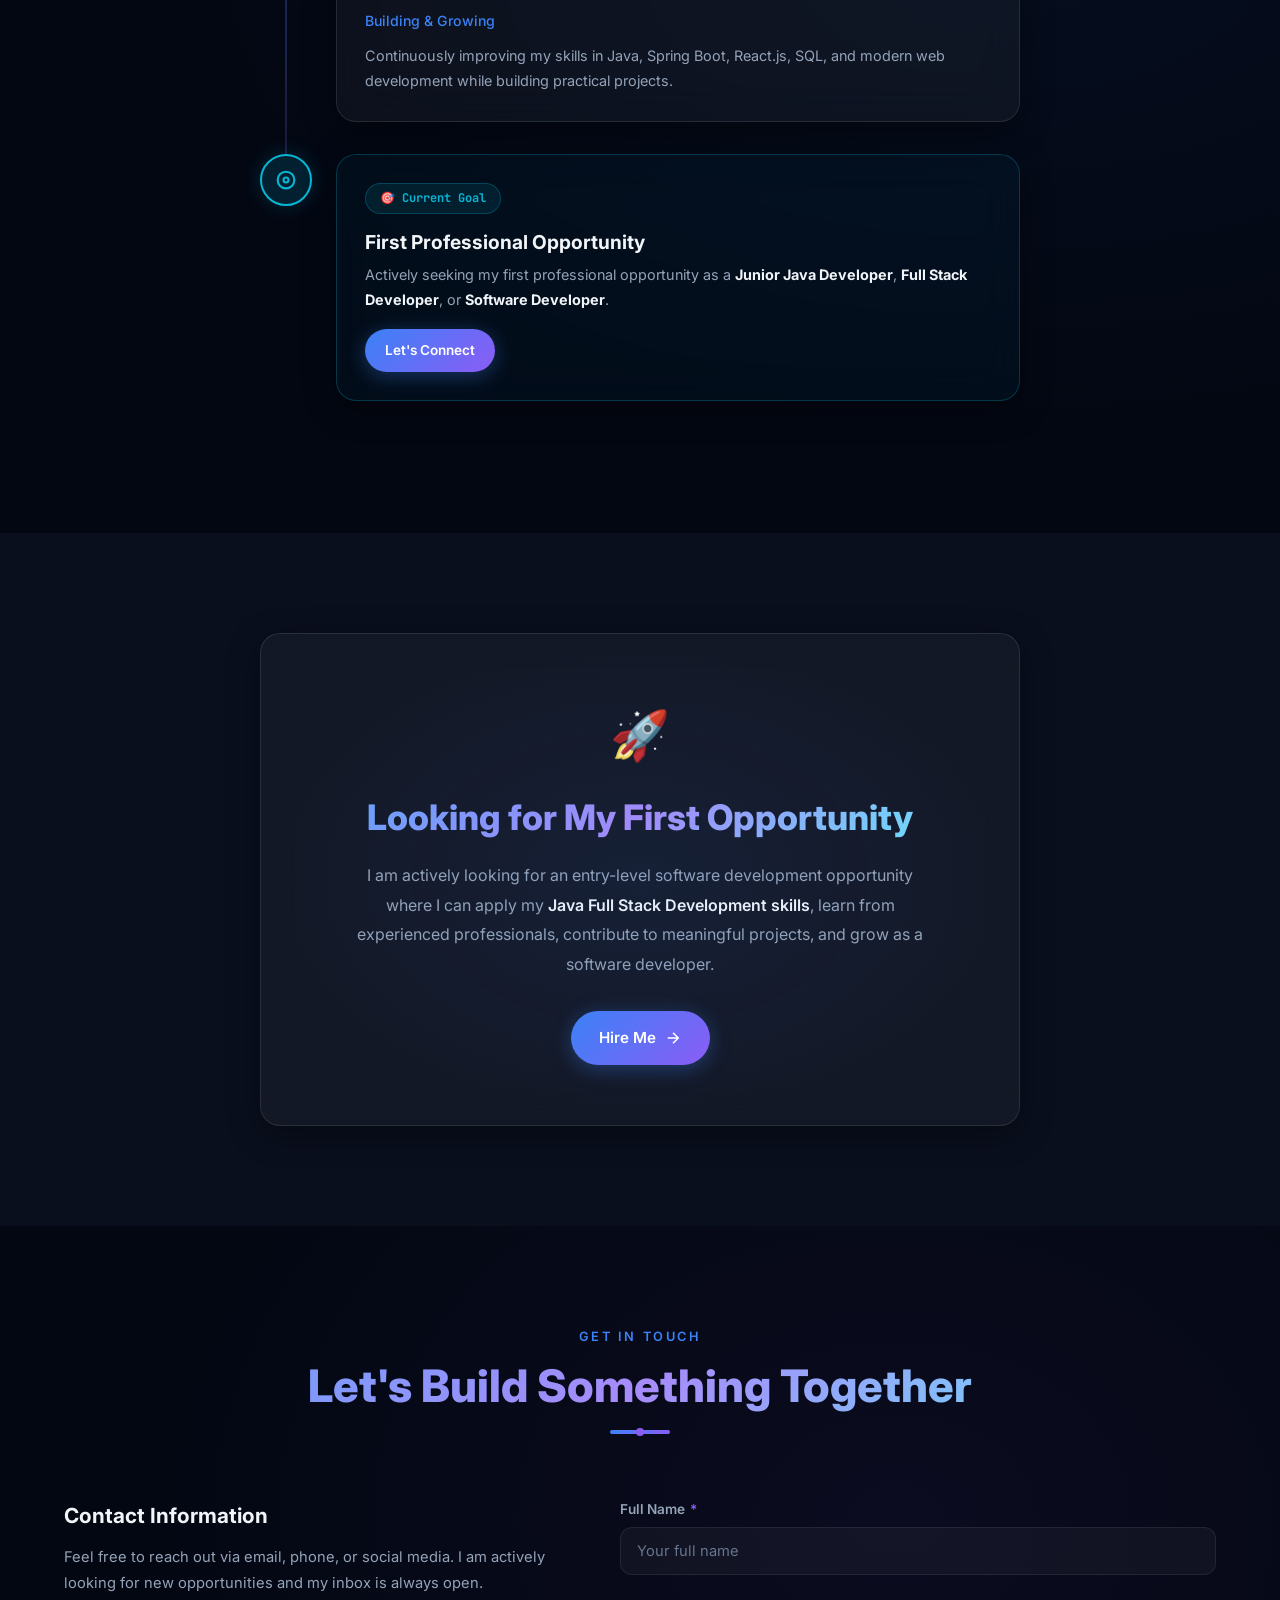
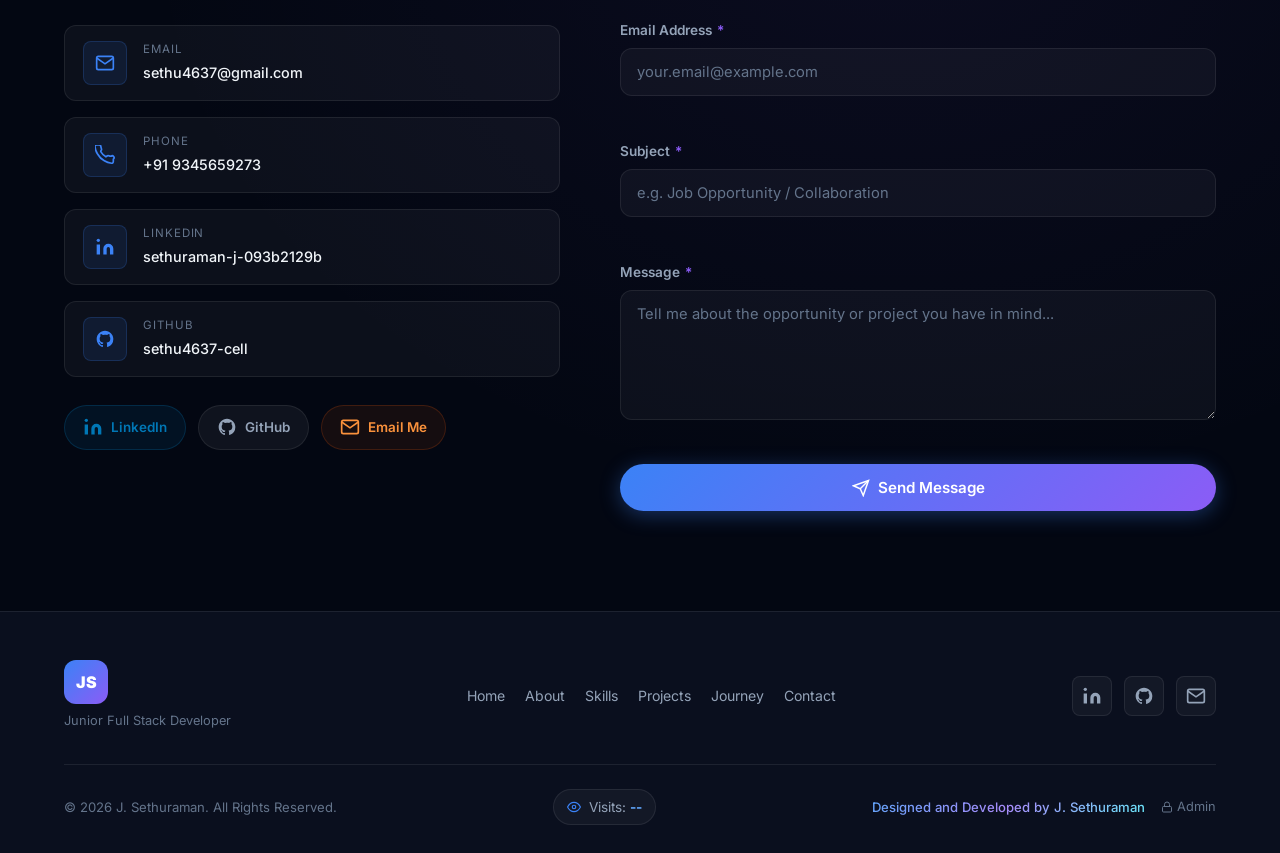
==== commit c40687c7: "Fix Google  verification tag" ====
--- a/index.html
+++ b/index.html
@@ -44,10 +44,7 @@
 
     <!-- Main Stylesheet -->
     <link rel="stylesheet" href="css/style.css" />
-    <meta
-      name="google-site-verification"
-      content="N0dcXwu0-KNxWc-pU3ncqhKLSQGDzsY0Sv7LXLmllJM"
-    />
+ 
   </head>
   <body>
     <!-- ===========================
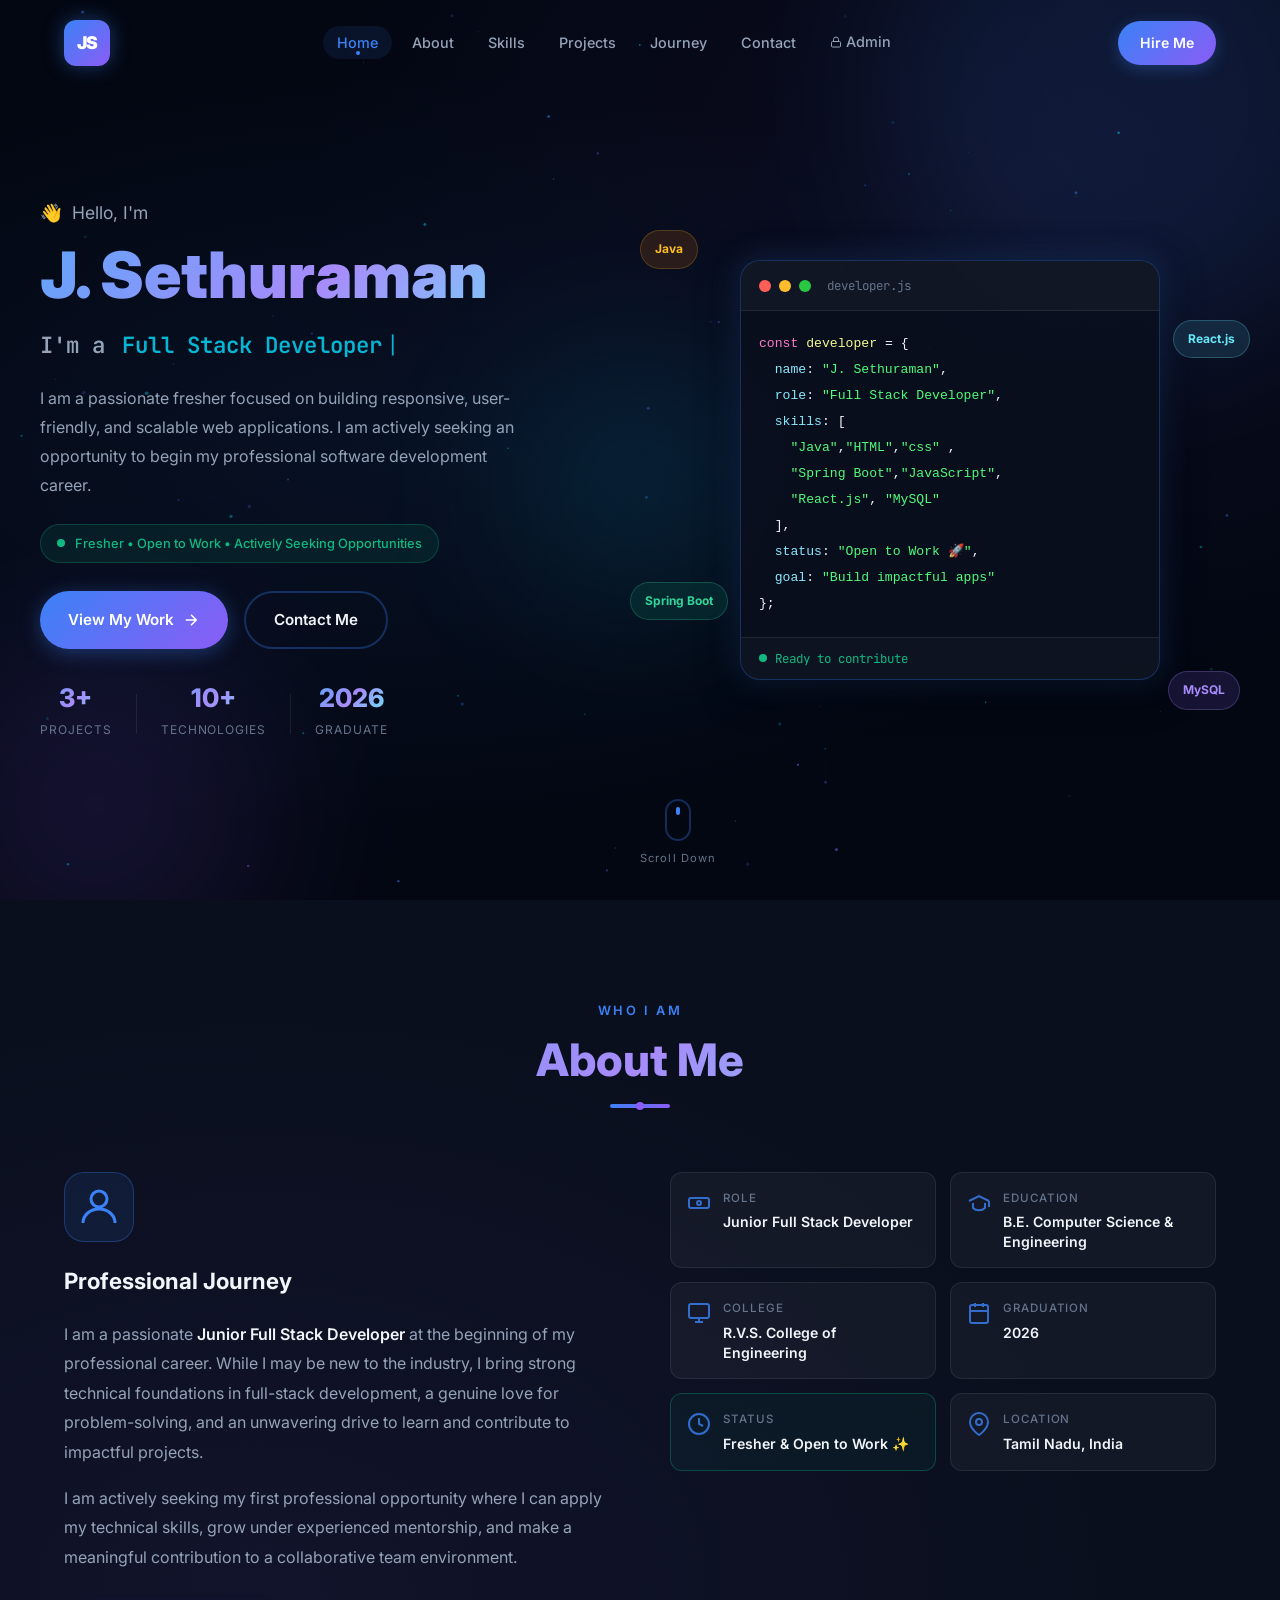
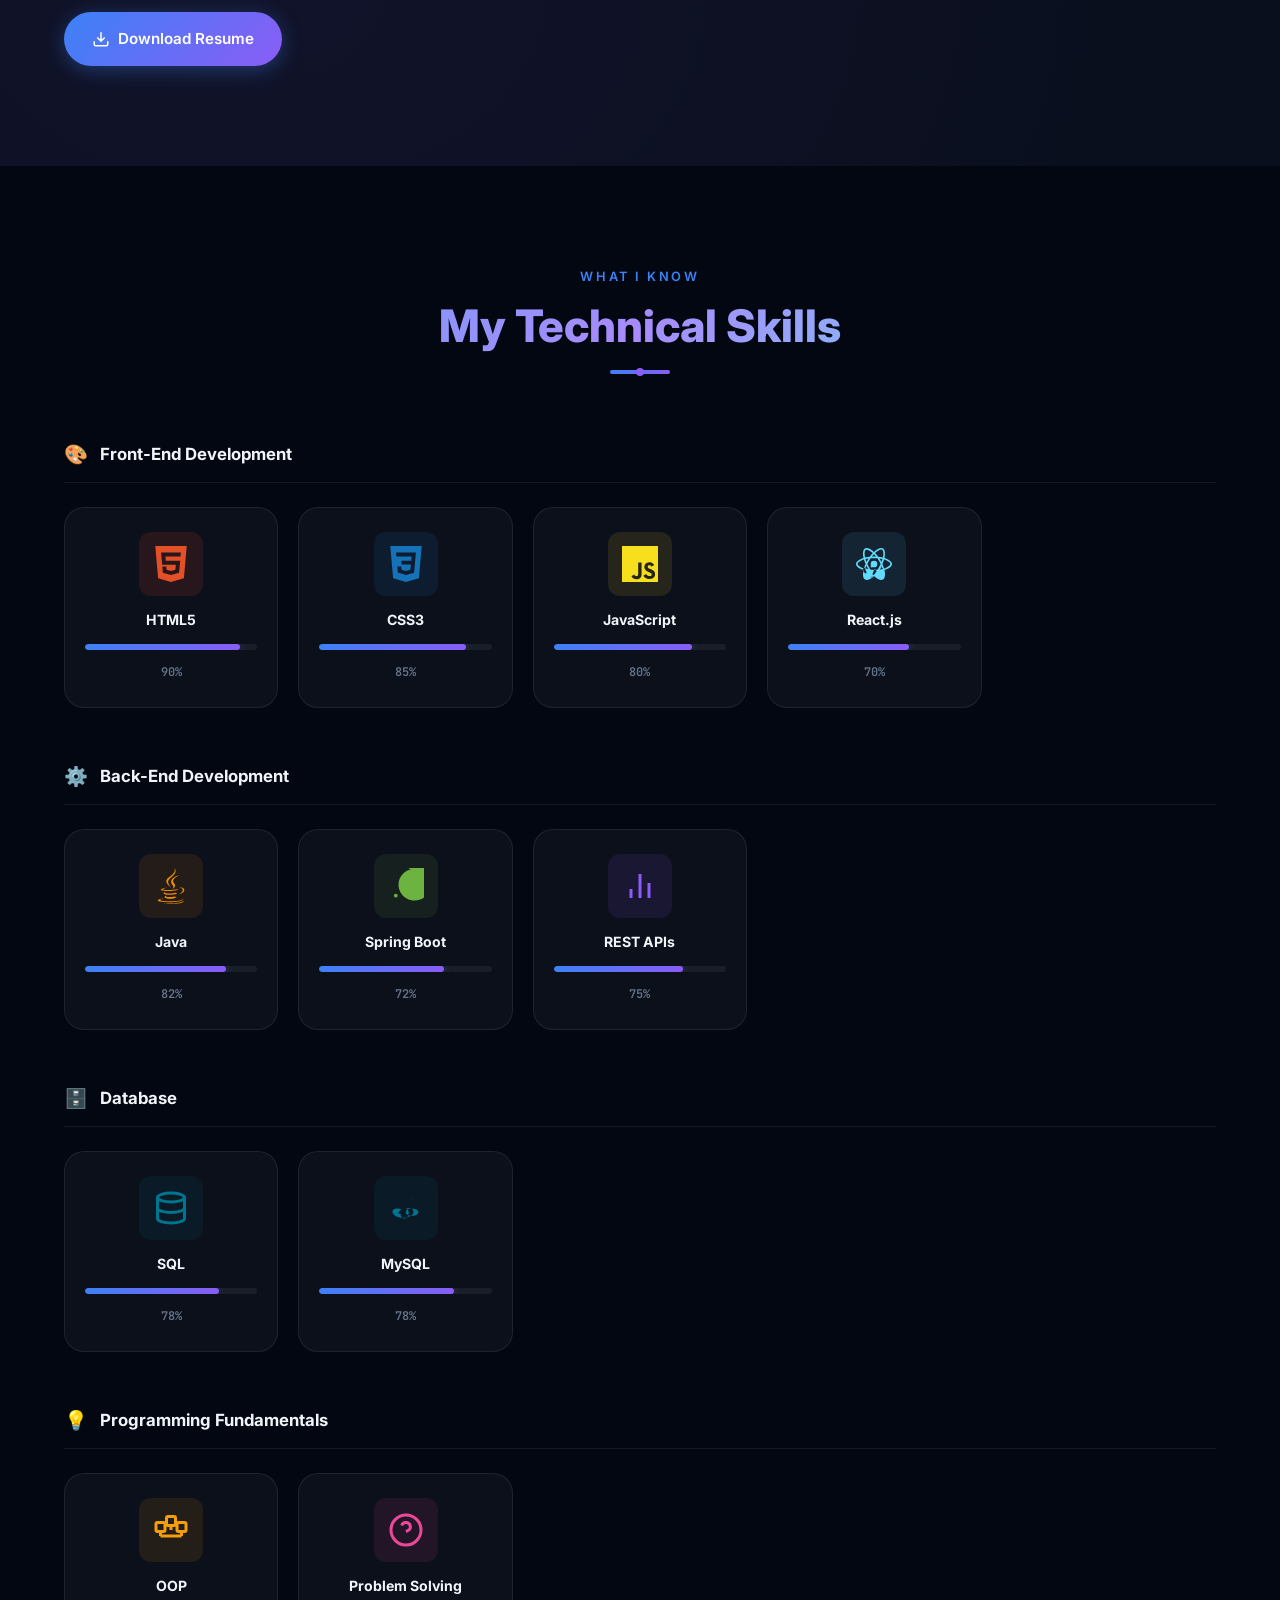
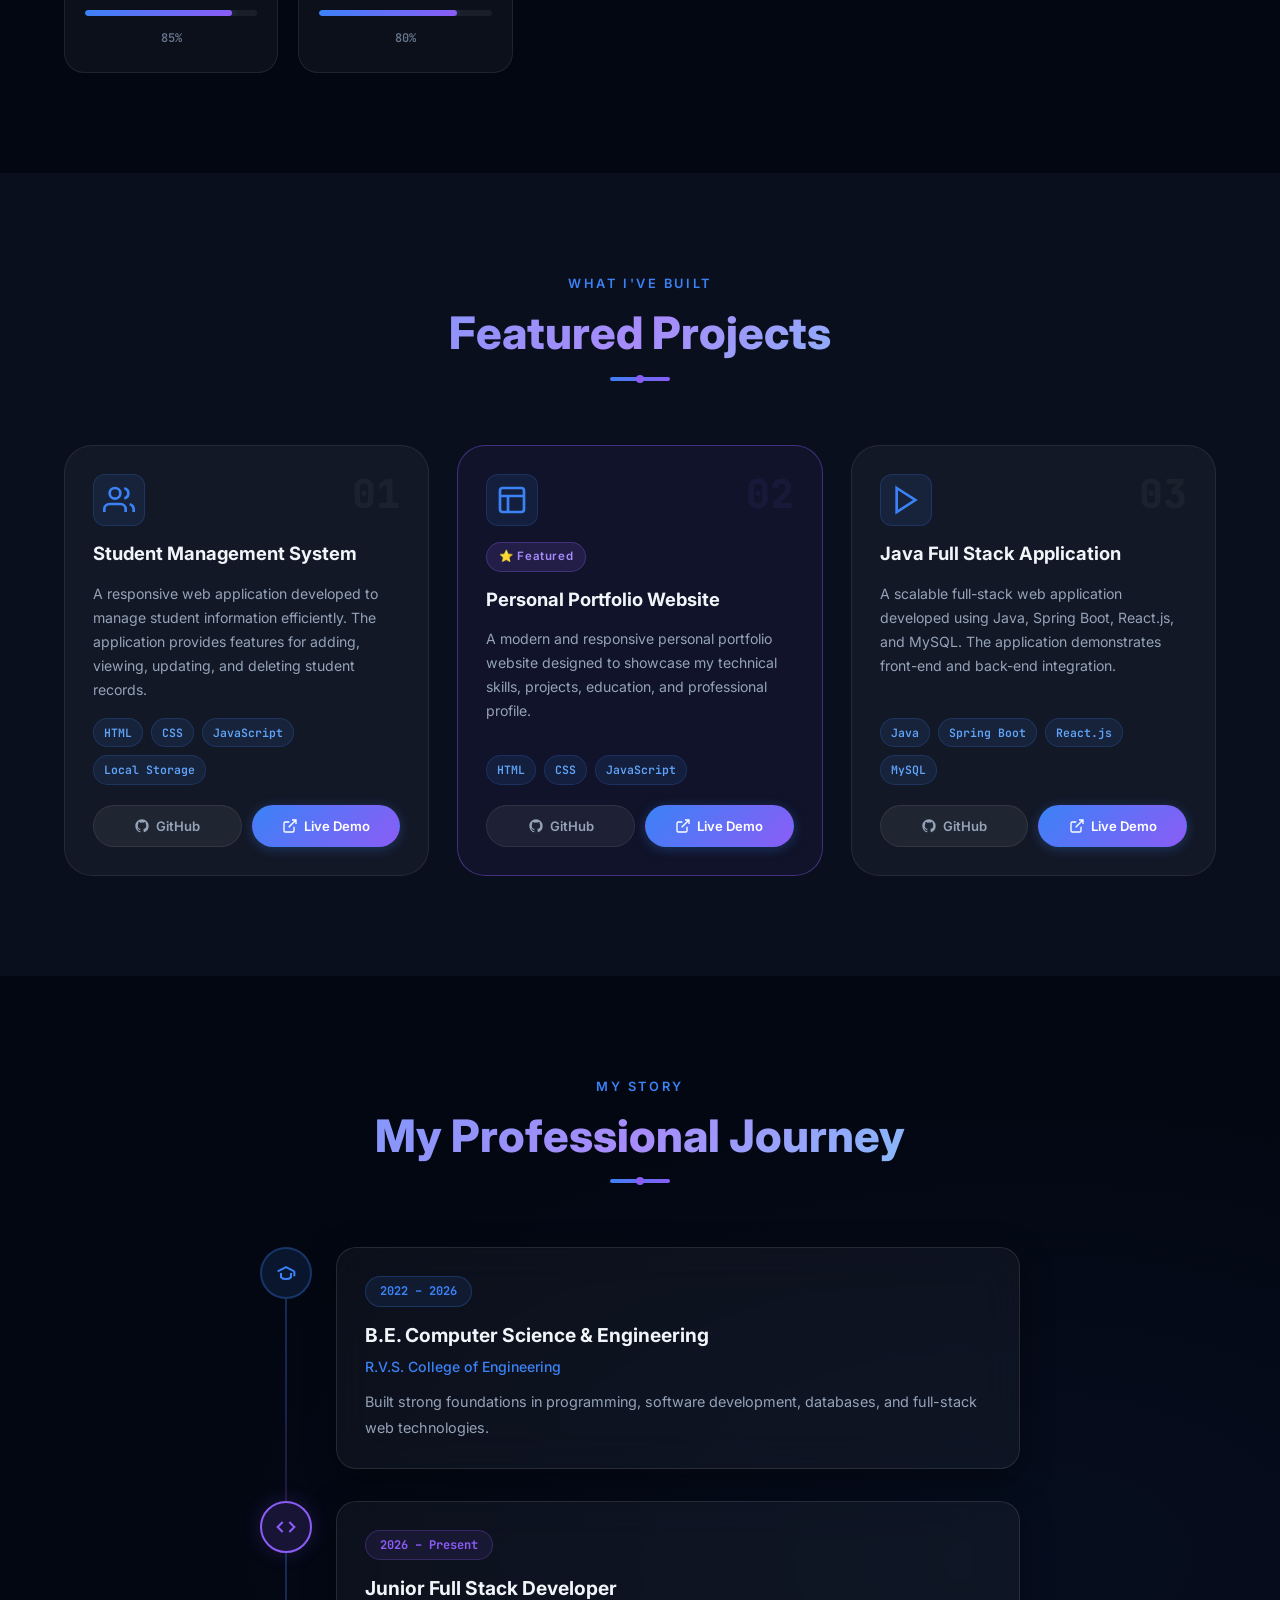
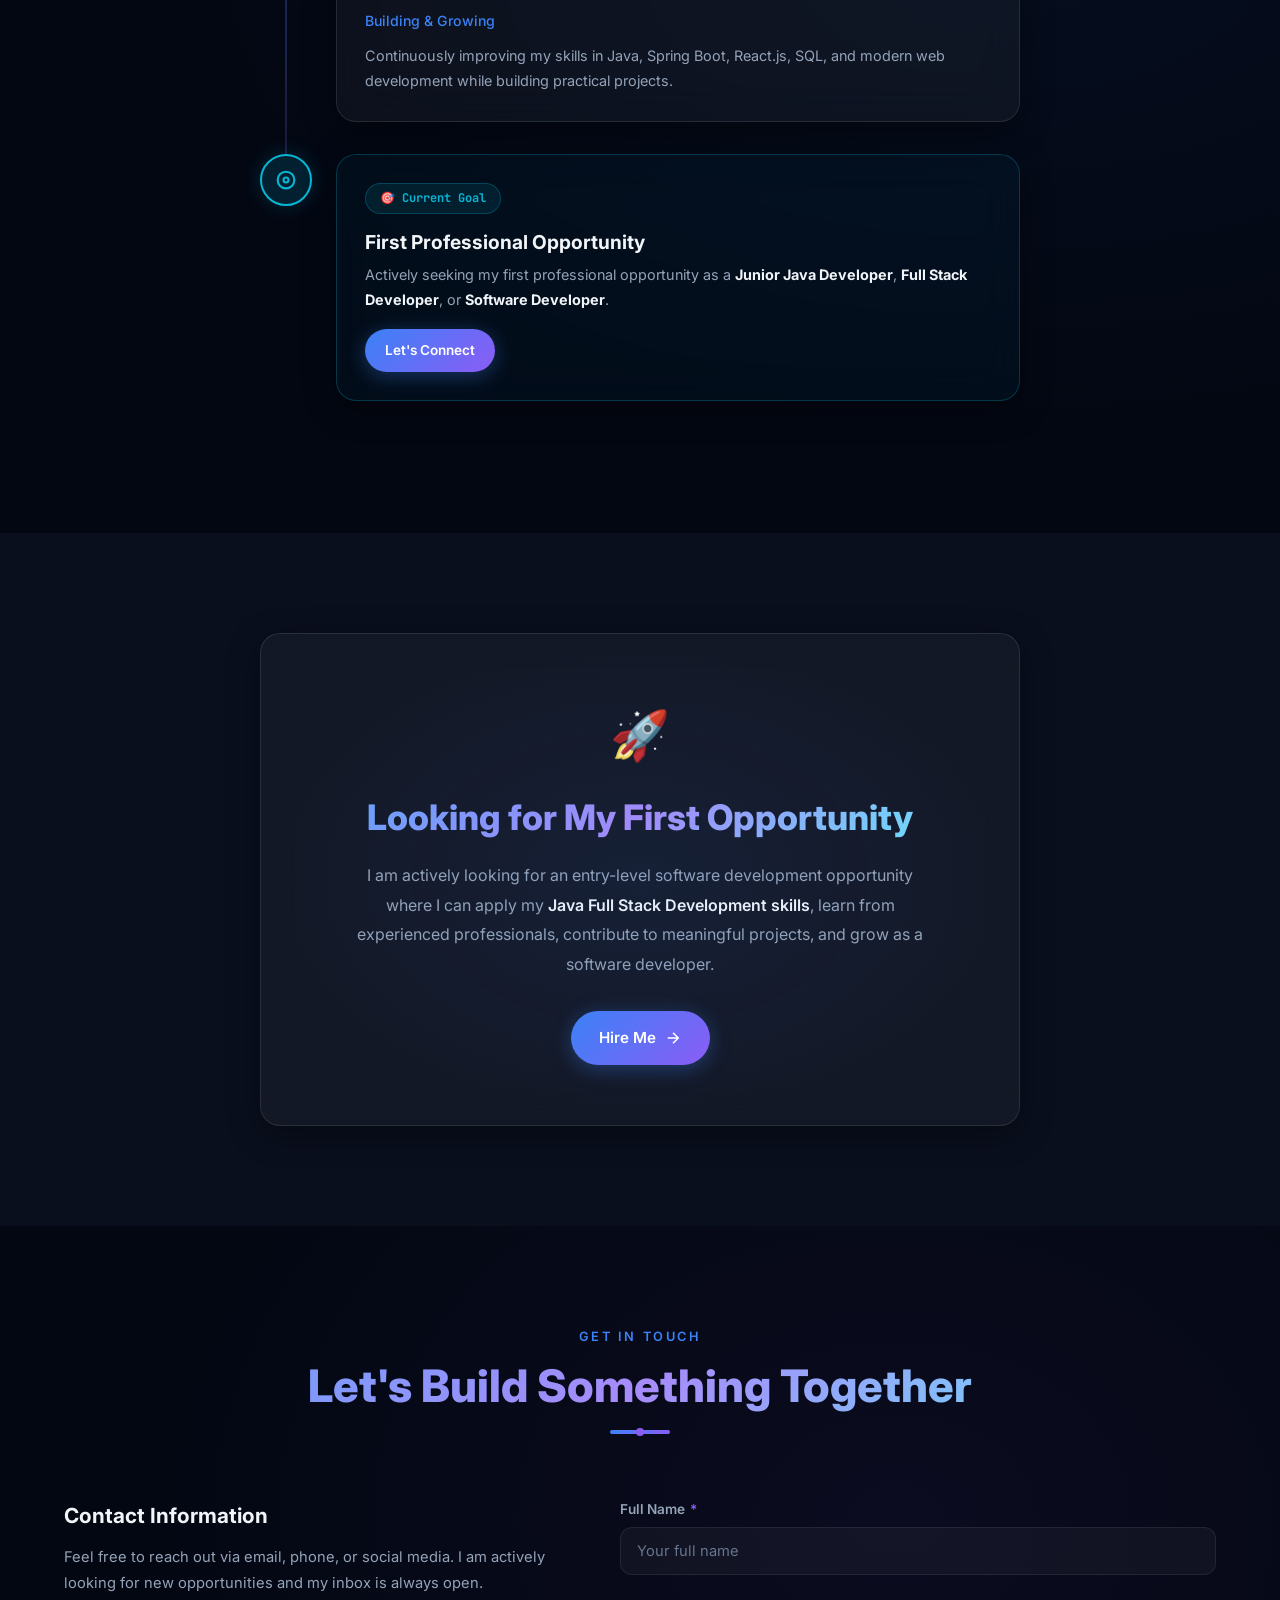
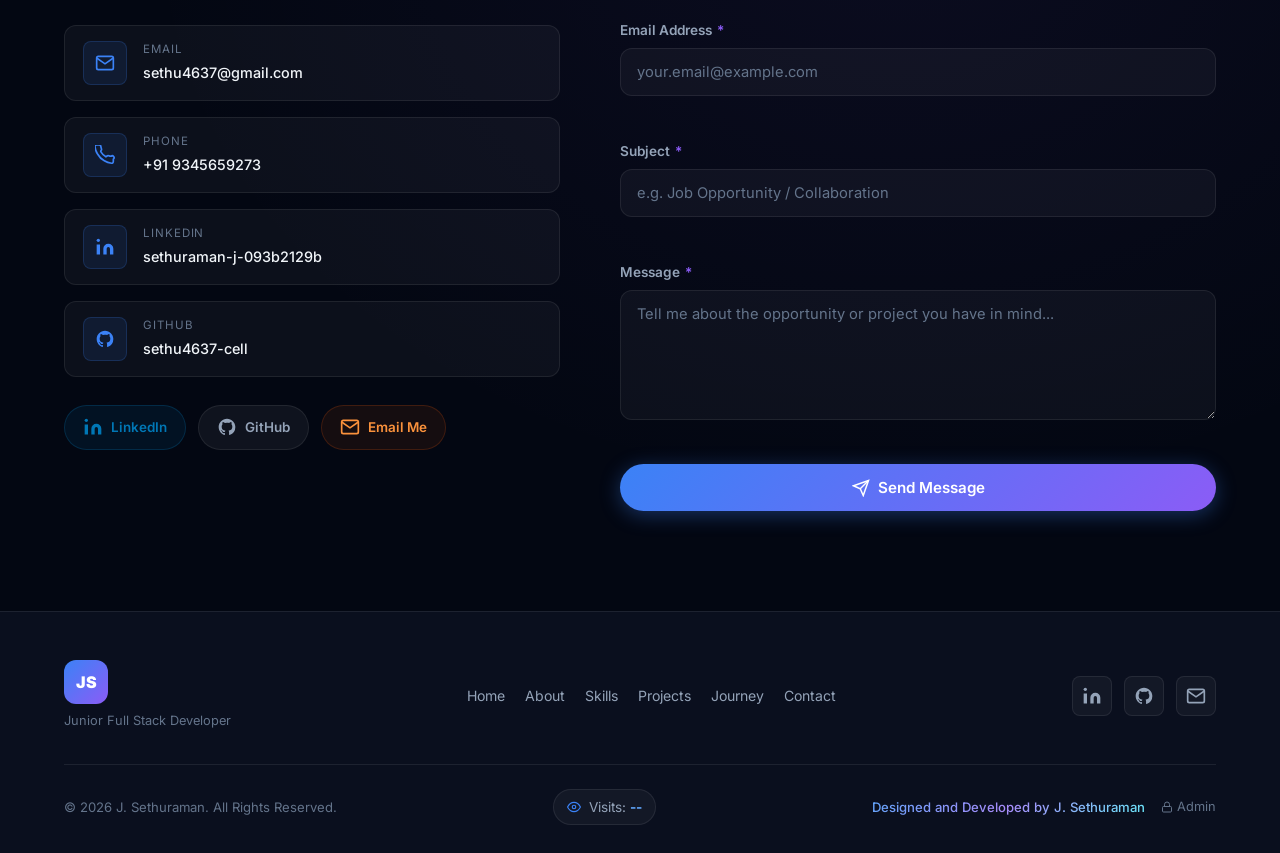
==== commit e4b04caa: "Fix Google verification" ====
--- a/index.html
+++ b/index.html
@@ -44,7 +44,10 @@
 
     <!-- Main Stylesheet -->
     <link rel="stylesheet" href="css/style.css" />
- 
+    <meta
+      name="google-site-verification"
+      content="N0dcXwu0-KNxWc-pU3ncqhKLSQGDzsY0Sv7LXLmllJM"
+    />
   </head>
   <body>
     <!-- ===========================
